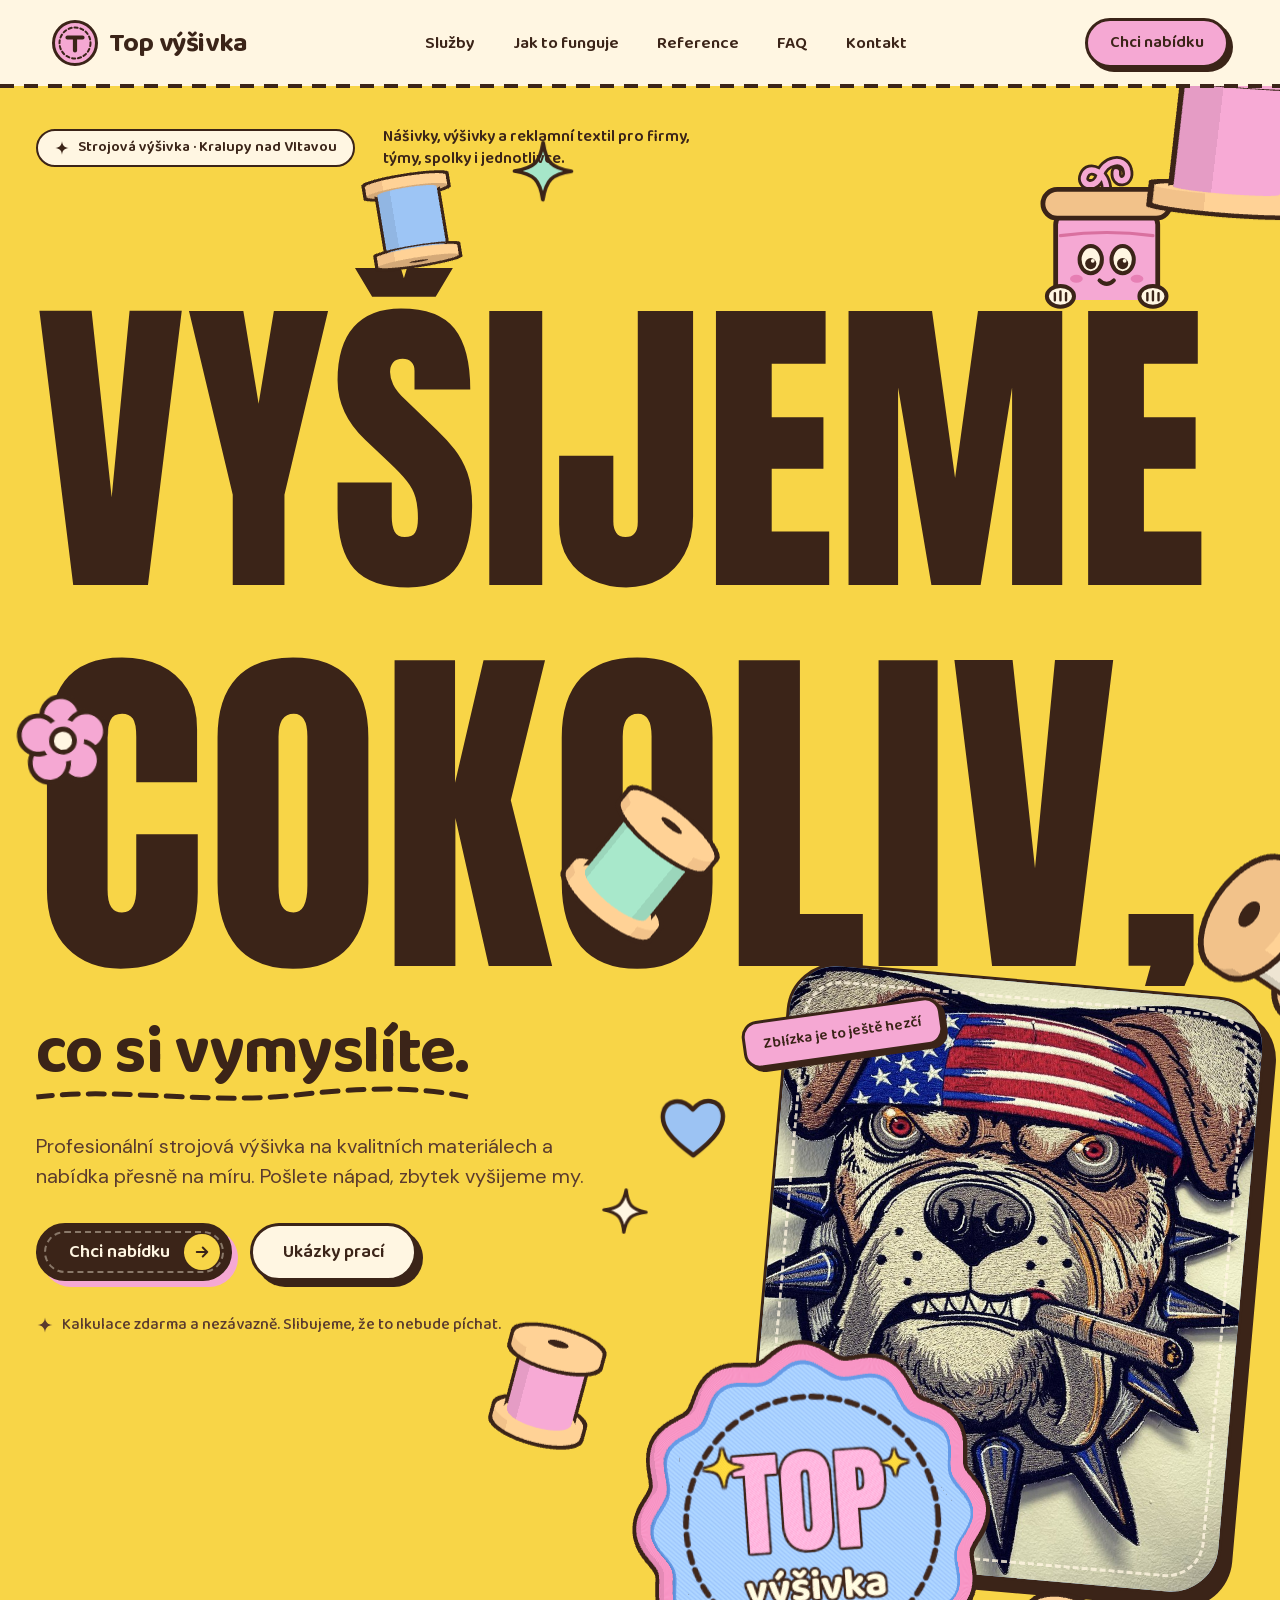
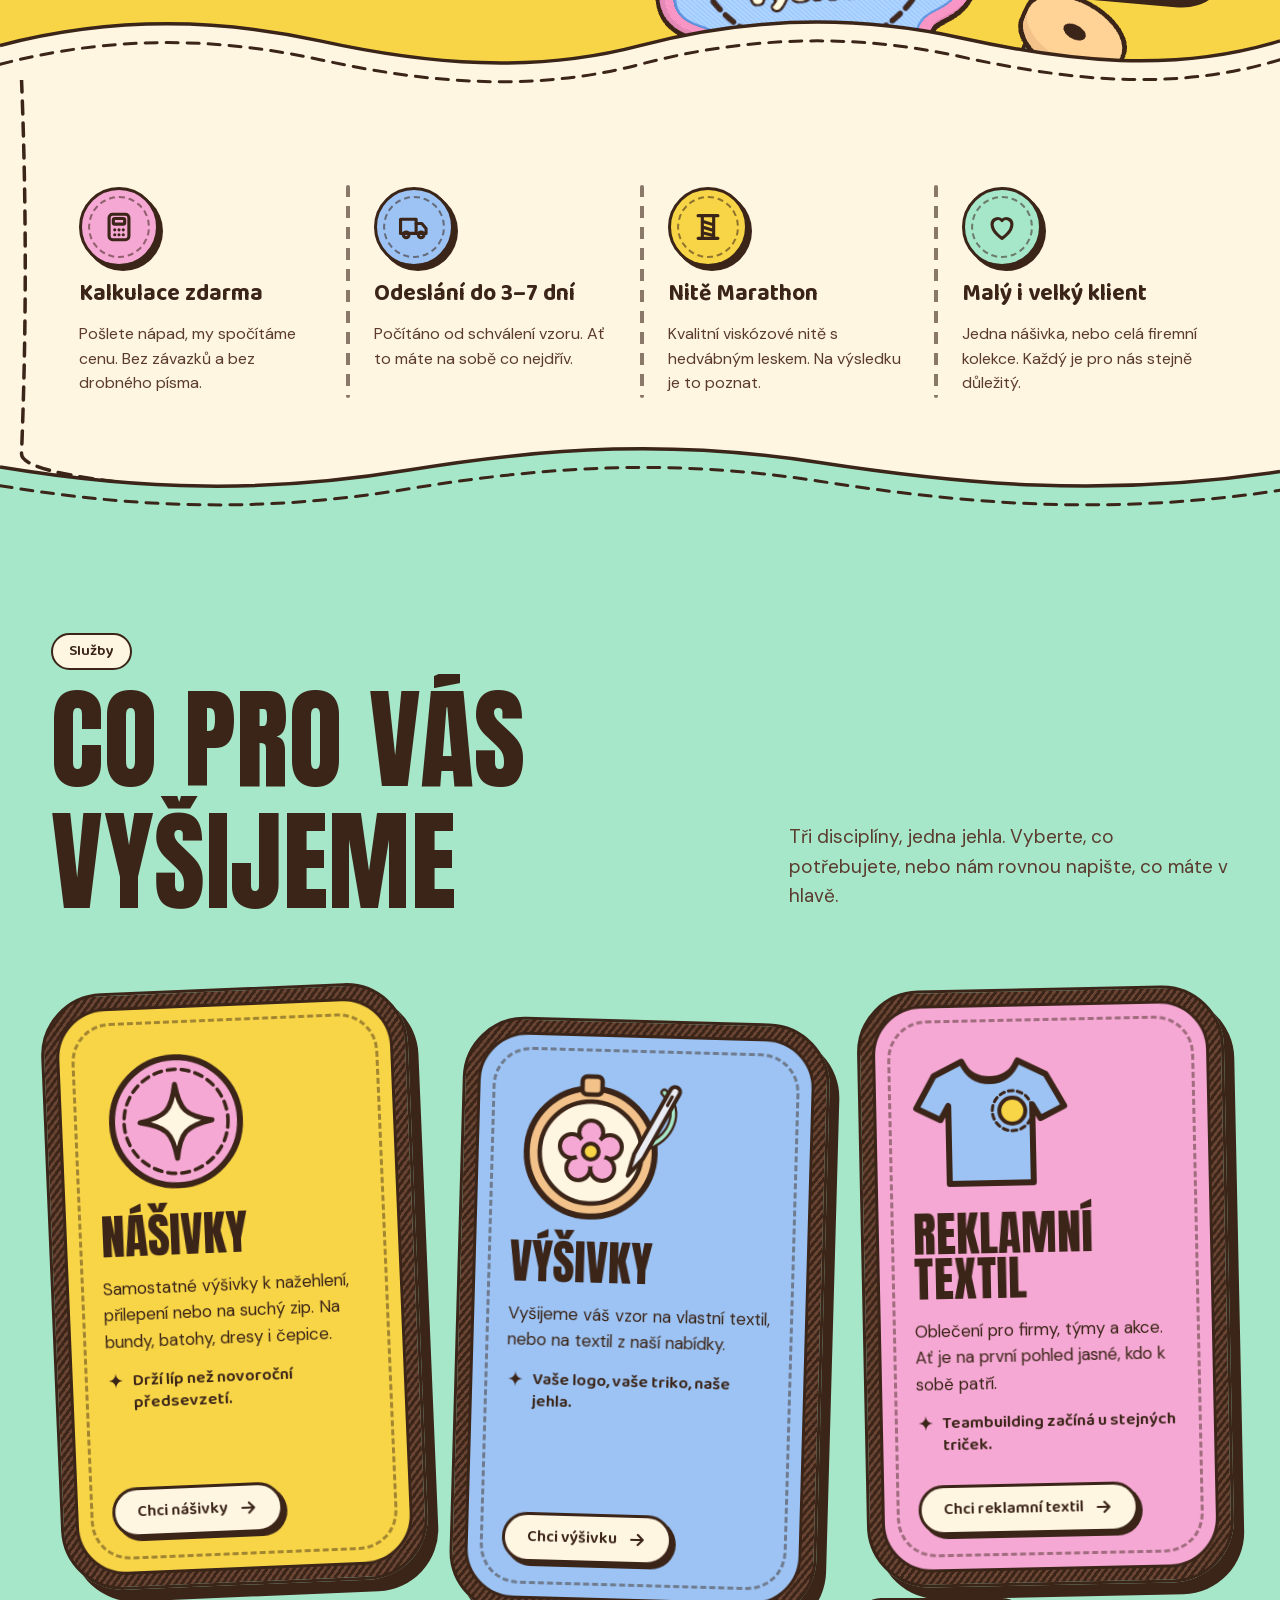
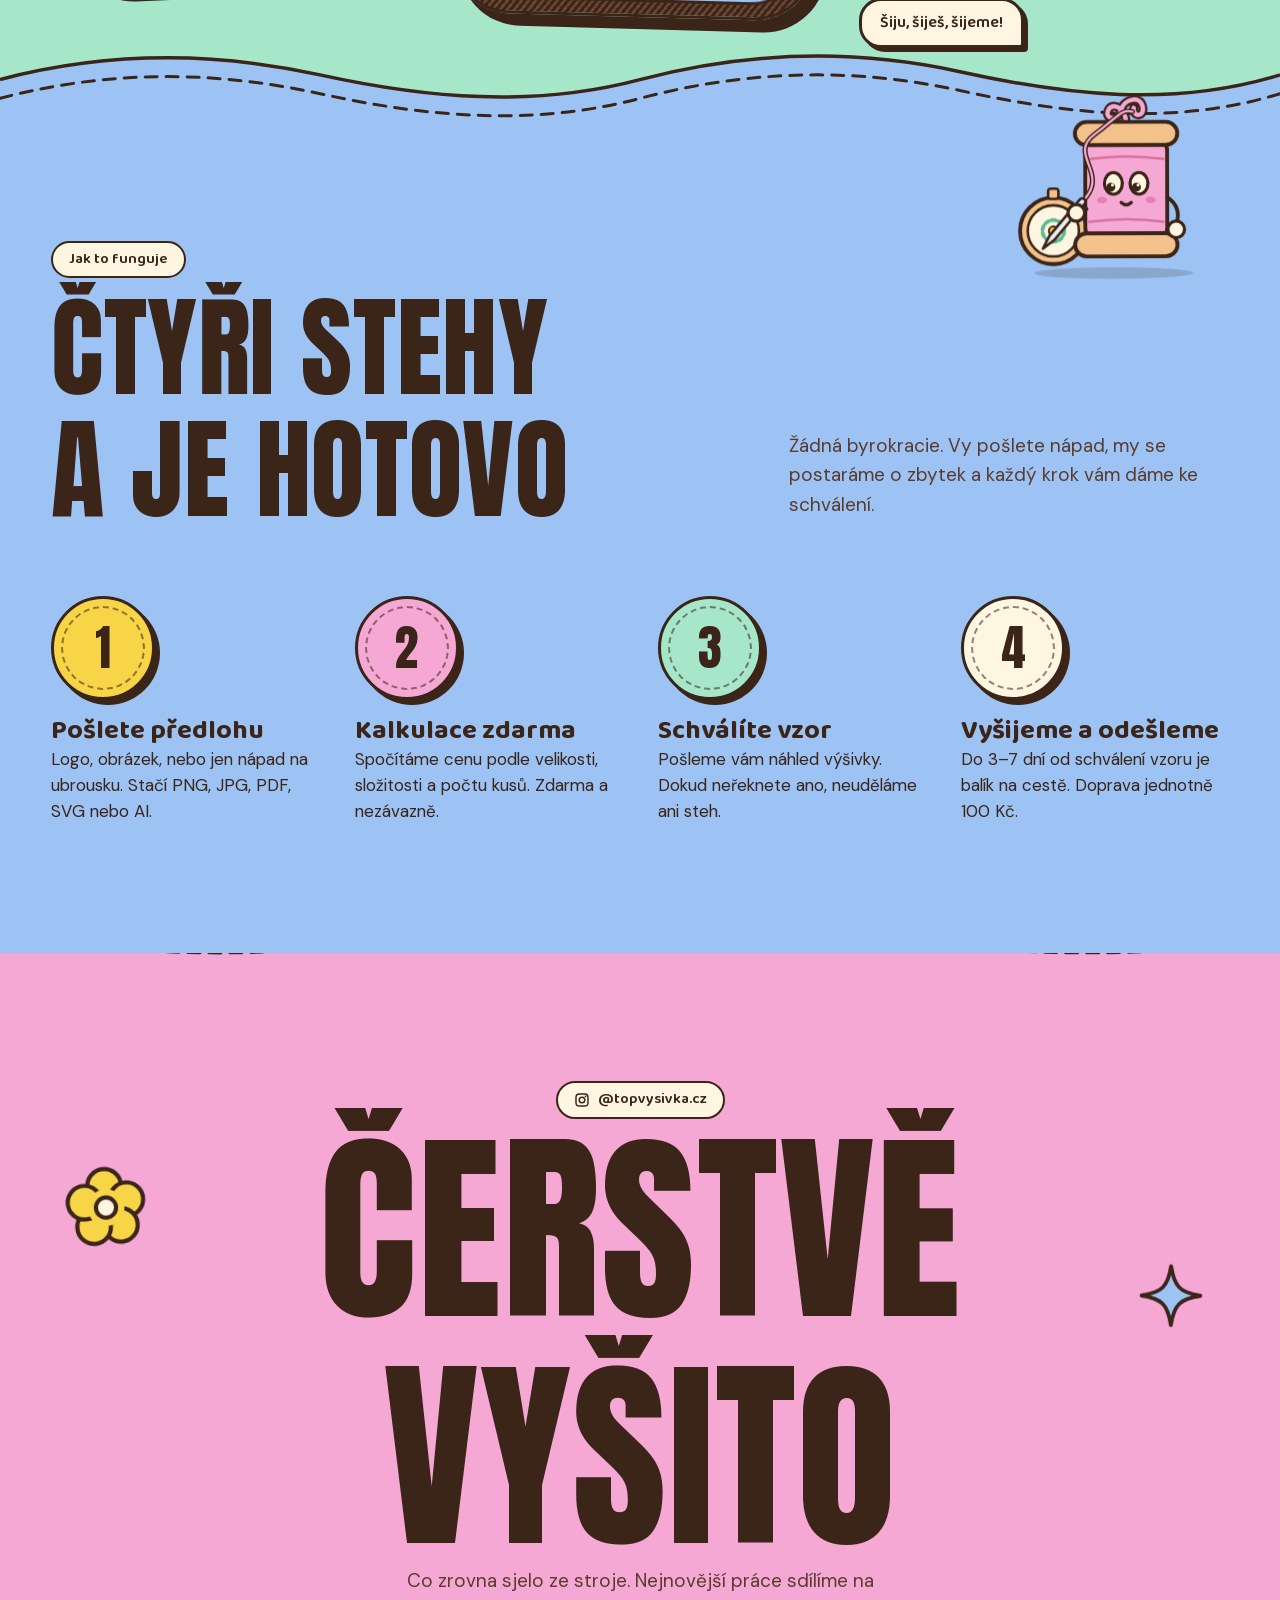
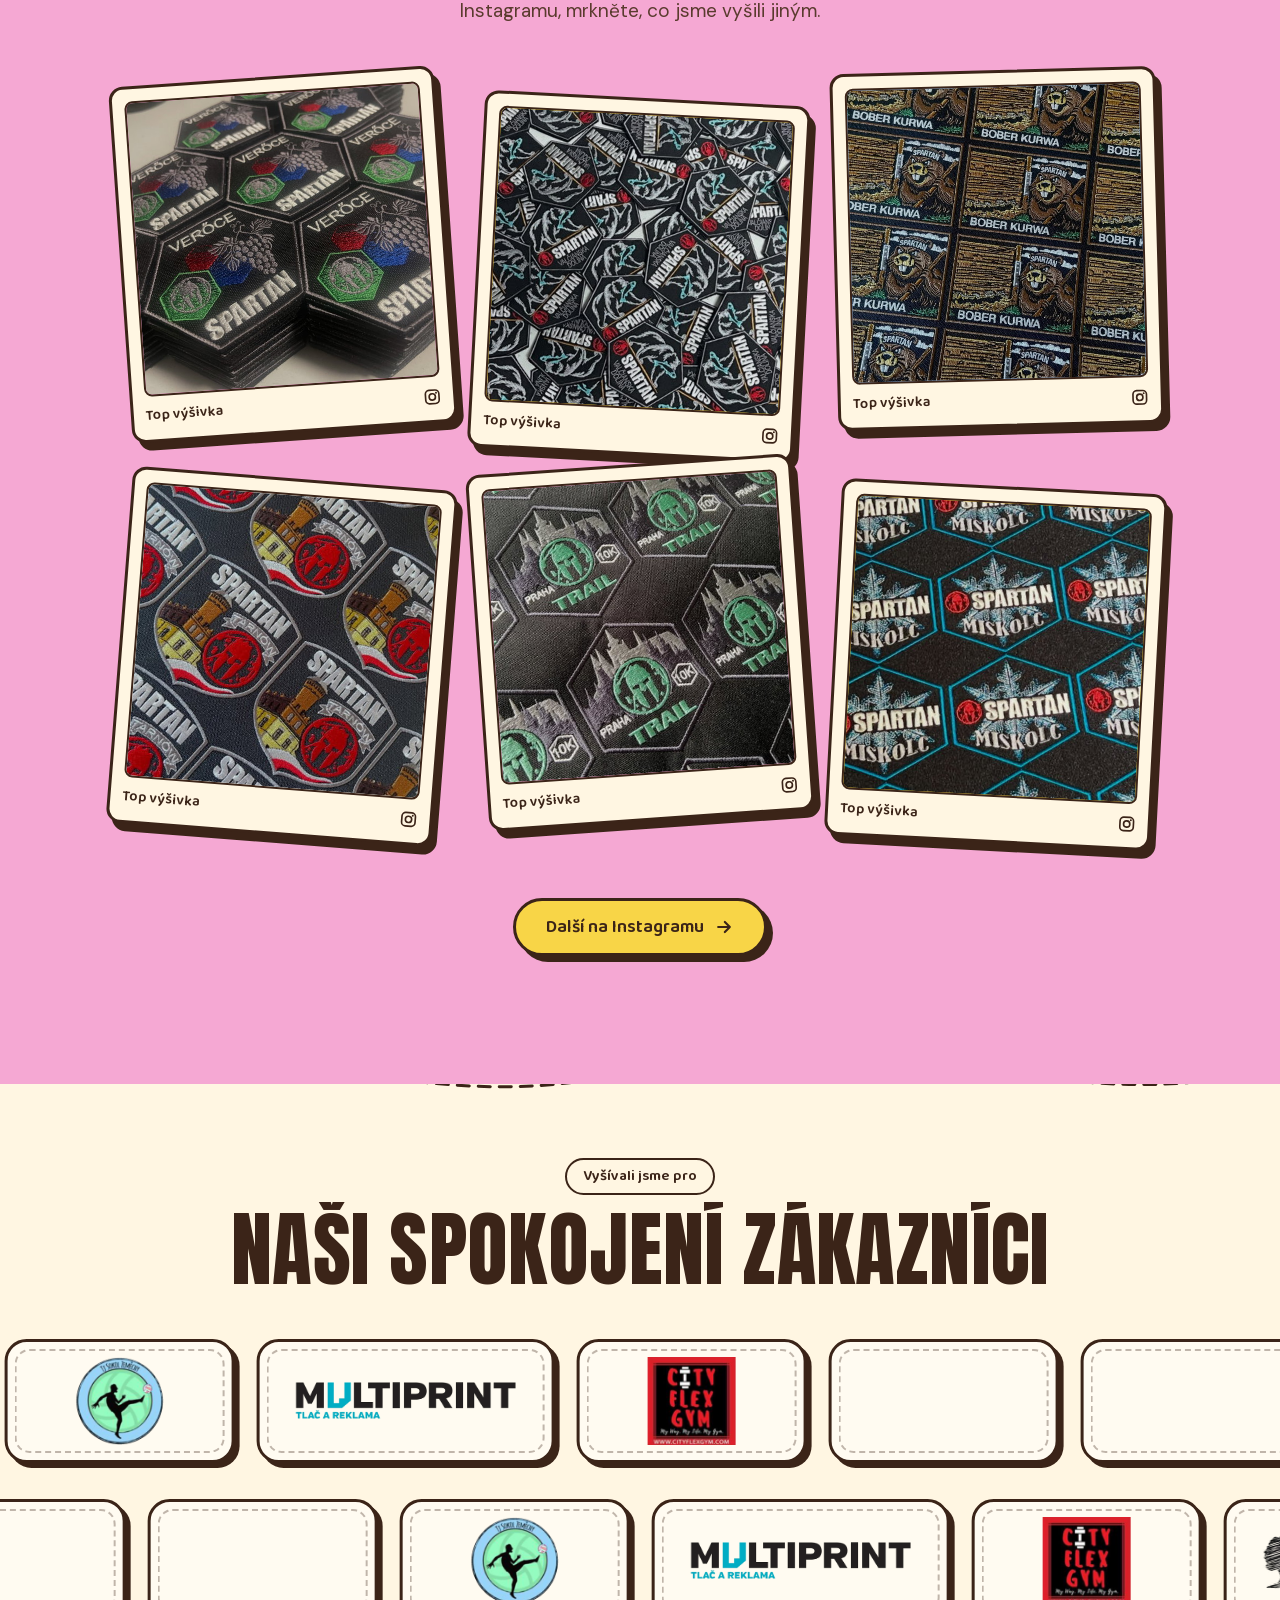
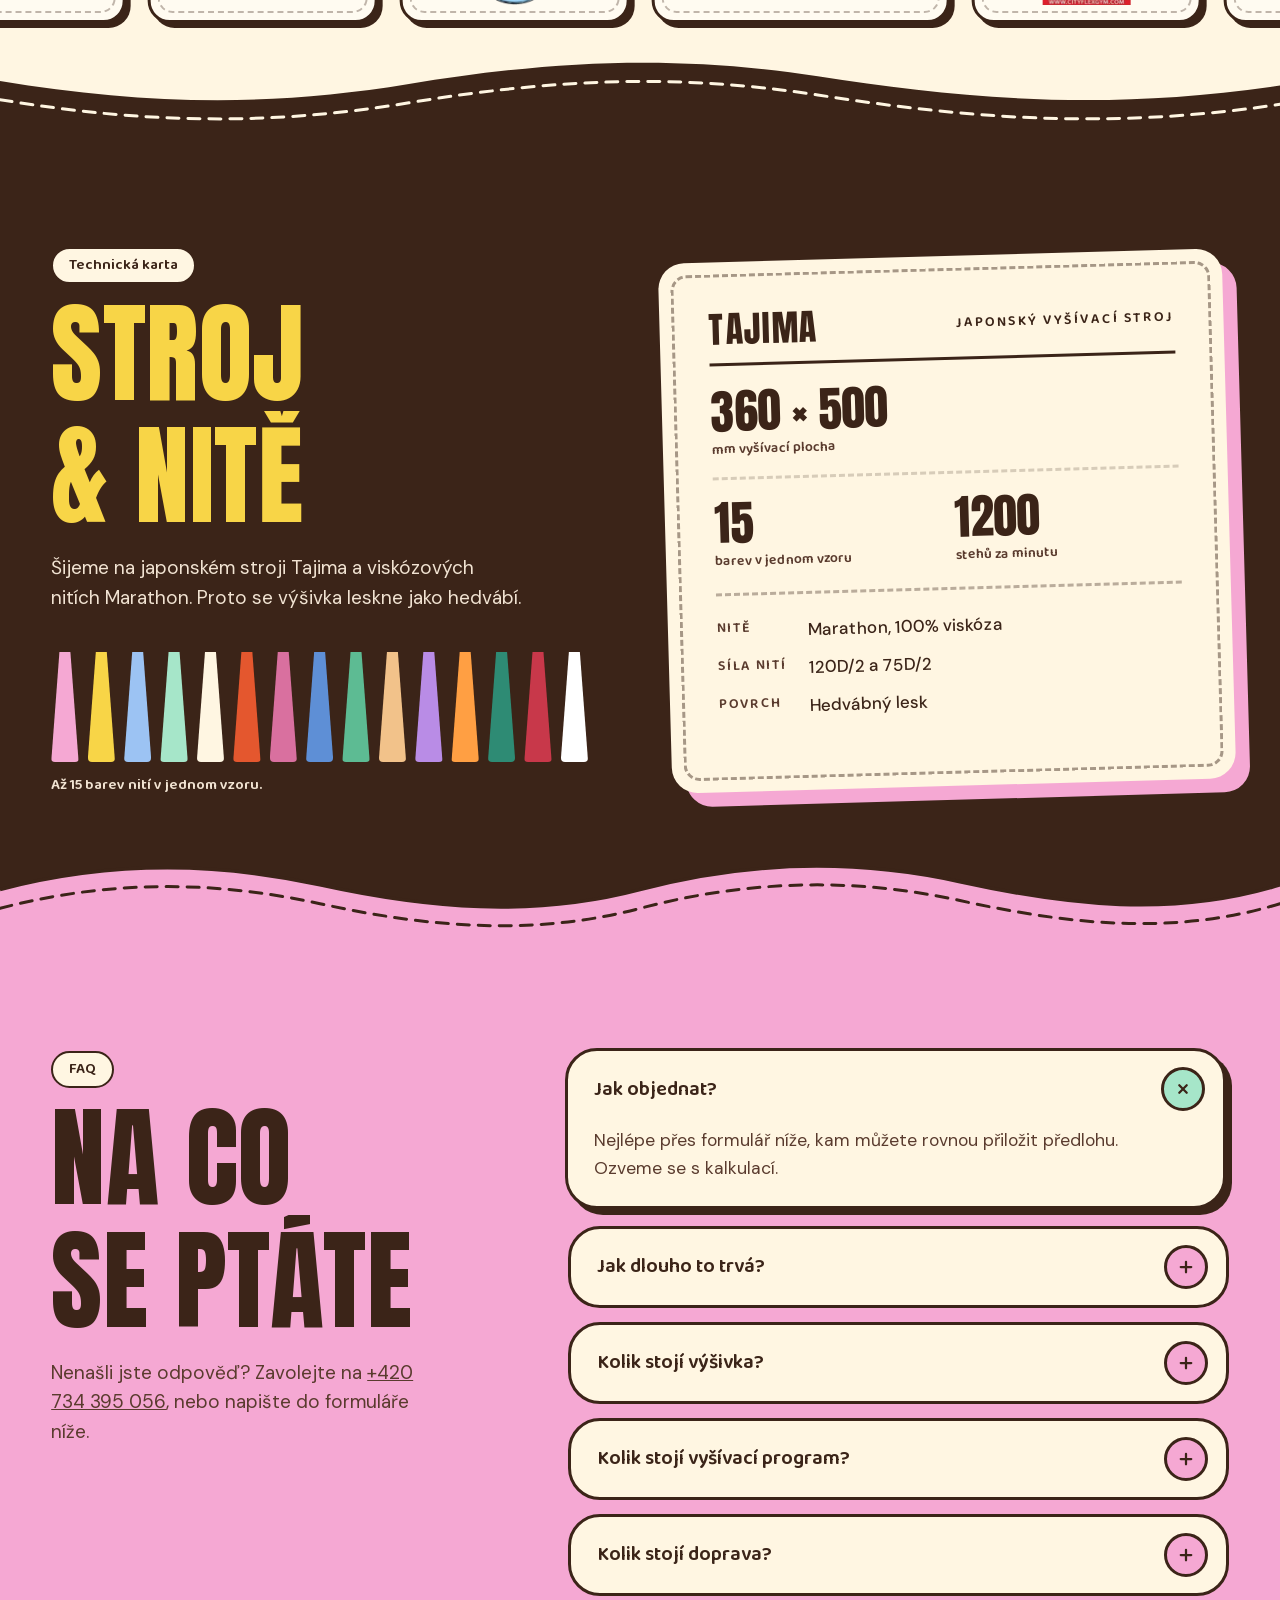
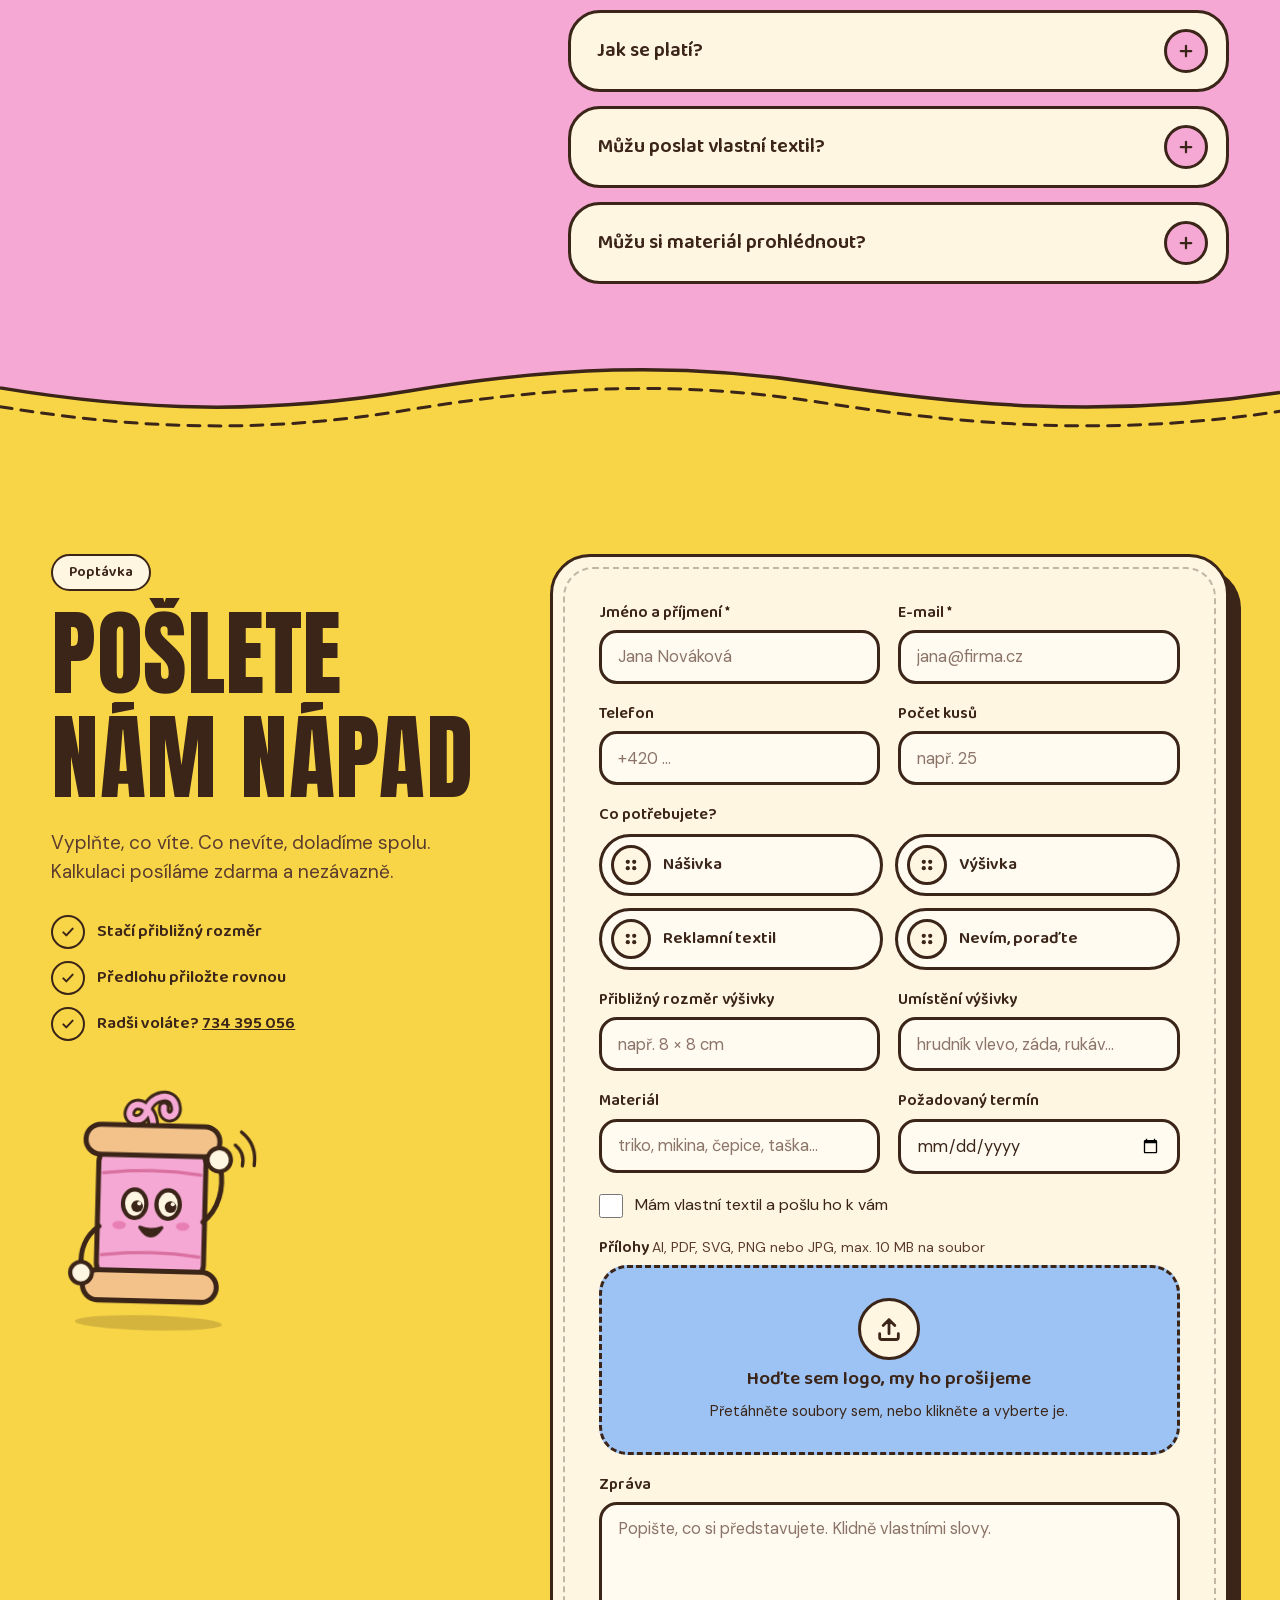
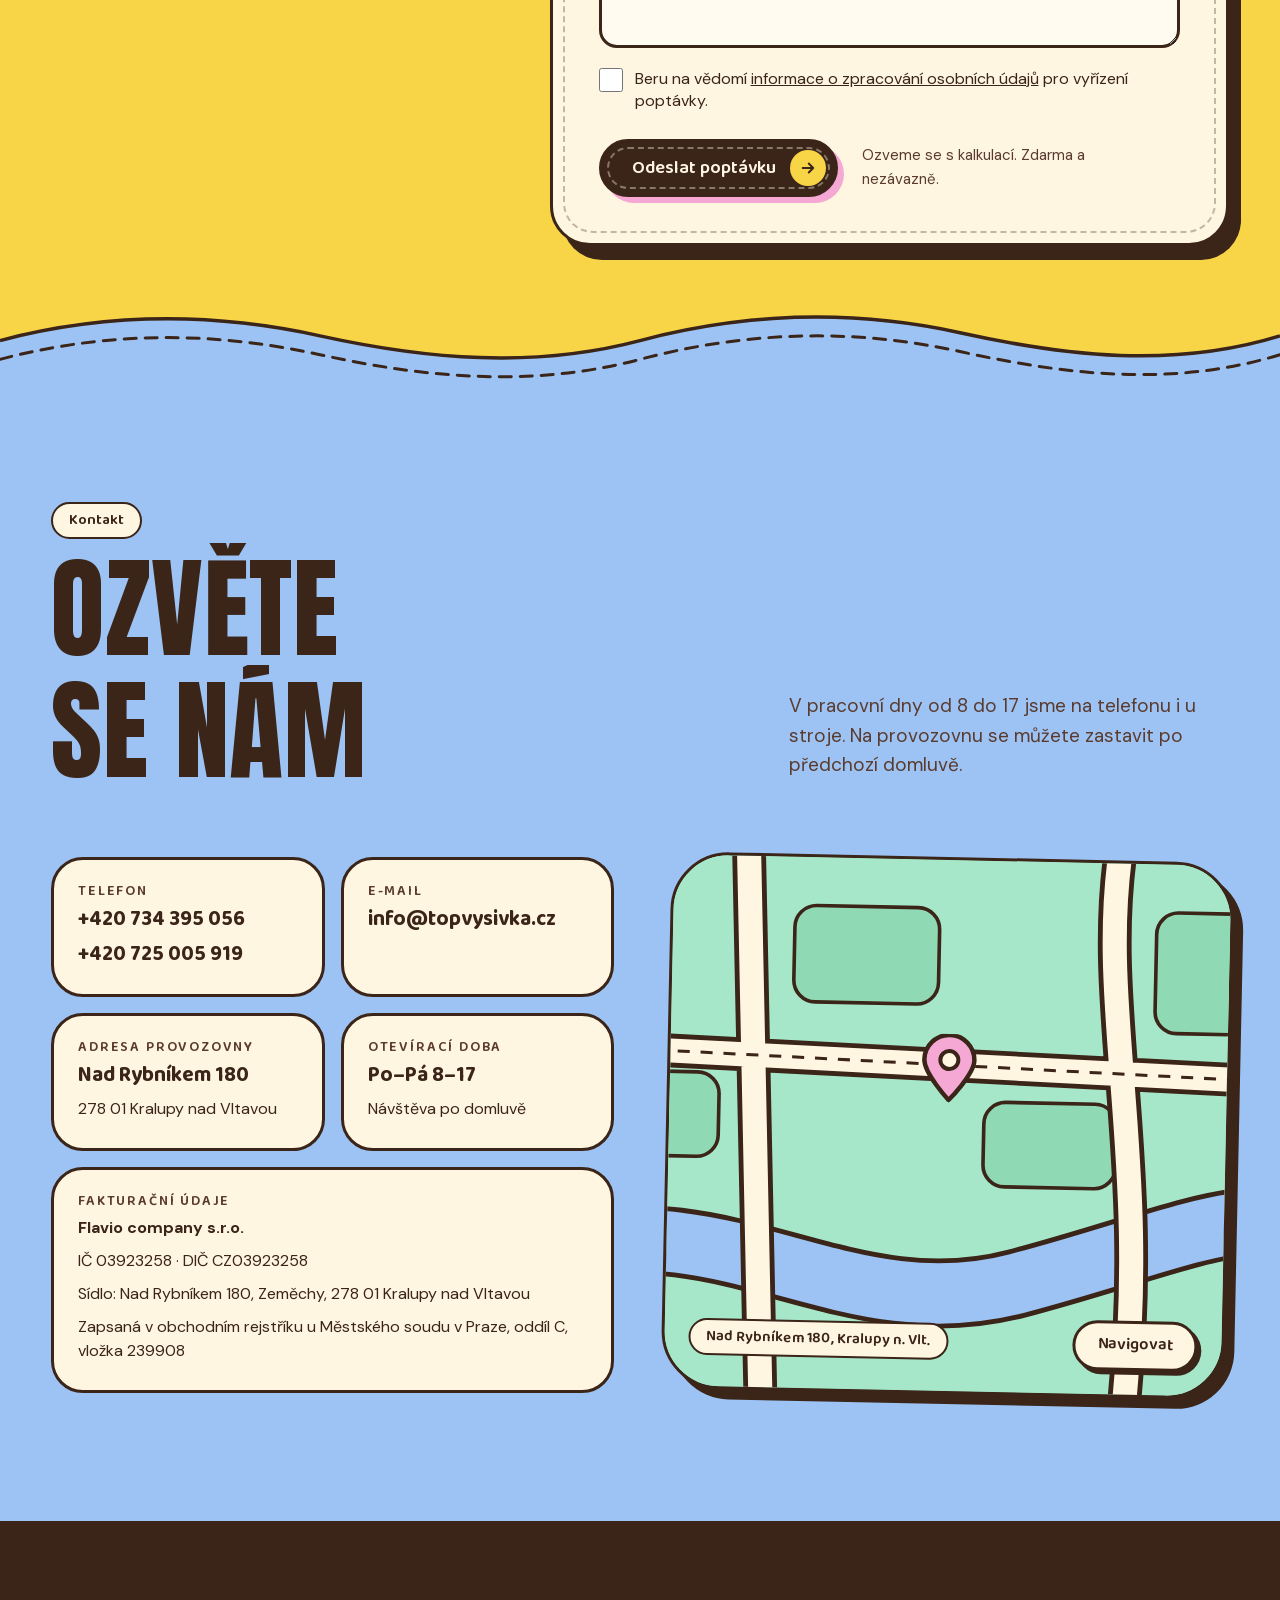
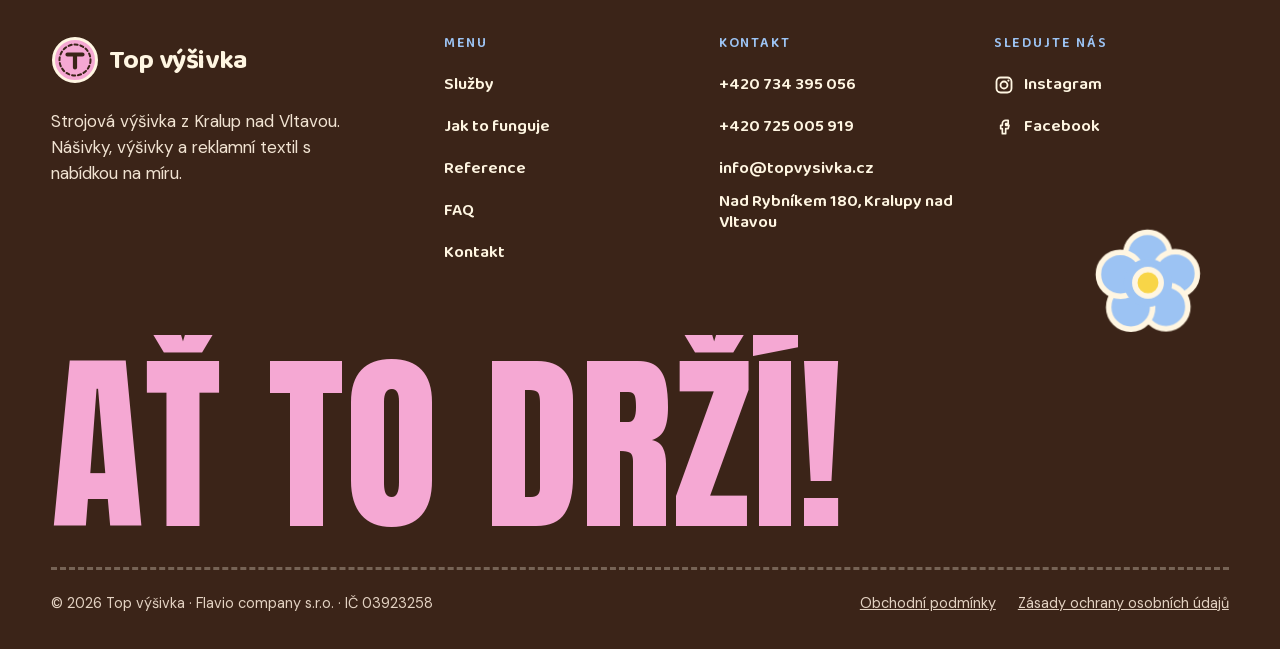
==== index.html @ 73f4d5c5 "Instagram galerie napojená na @topvysivka.cz (nový Behold feed) Co-Authored-By: Claude Opus 5.5 <nor" ====
<!doctype html>
<html lang="cs">
<head>
<meta charset="utf-8">
<meta name="viewport" content="width=device-width, initial-scale=1">
<title>Top výšivka – strojová výšivka, nášivky a reklamní textil | Kralupy nad Vltavou</title>
<meta name="description" data-t="content=seo.popis" content="Strojová výšivka z Kralup nad Vltavou. Nášivky, výšivky na textil a reklamní textil pro firmy, týmy i jednotlivce. Kalkulace zdarma, odeslání do 3–7 dní od schválení vzoru.">
<meta property="og:title" data-t="content=seo.sdileni_nadpis" content="Top výšivka – vyšijeme cokoliv, co si vymyslíte.">
<meta property="og:description" data-t="content=seo.sdileni_popis" content="Nášivky, výšivky a reklamní textil. Kalkulace zdarma">
<meta property="og:type" content="website">
<meta property="og:url" content="https://topvysivka.cz/">
<meta property="og:site_name" content="Top výšivka">
<meta property="og:locale" content="cs_CZ">
<meta property="og:image" content="https://topvysivka.cz/assets/img/og-image.jpg">
<meta property="og:image:width" content="1200">
<meta property="og:image:height" content="630">
<meta property="og:image:alt" content="Detail vyšívané nášivky s buldokem od Top výšivka">
<meta name="twitter:card" content="summary_large_image">
<link rel="canonical" href="https://topvysivka.cz/">
<link rel="icon" href="assets/img/favicon.svg" type="image/svg+xml">
<link rel="apple-touch-icon" href="assets/img/apple-touch-icon.png">
<meta name="theme-color" content="#F8D547">
<link rel="preload" href="assets/fonts/anton-latin-400.woff2" as="font" type="font/woff2" crossorigin>
<link rel="preload" href="assets/fonts/anton-latin-ext-400.woff2" as="font" type="font/woff2" crossorigin>
<link rel="stylesheet" href="assets/fonts/fonts.css">
<link rel="stylesheet" href="assets/css/style.css">
<style>body{margin:0;background:#FFF6E2}</style>
<script type="application/ld+json" id="tv-ld">{"@context":"https://schema.org","@type":"LocalBusiness","name":"Top výšivka","legalName":"Flavio company s.r.o.","description":"Strojová výšivka z Kralup nad Vltavou. Nášivky, výšivky na textil a reklamní textil pro firmy, týmy i jednotlivce. Kalkulace zdarma, odeslání do 3–7 dní od schválení vzoru.","url":"https://topvysivka.cz/","image":"https://topvysivka.cz/assets/img/og-image.jpg","logo":"https://topvysivka.cz/assets/img/apple-touch-icon.png","telephone":"+420734395056","email":"info@topvysivka.cz","address":{"@type":"PostalAddress","streetAddress":"Nad Rybníkem 180","postalCode":"27801","addressLocality":"Kralupy nad Vltavou","addressCountry":"CZ"},"sameAs":["https://www.instagram.com/topvysivka.cz/","https://www.facebook.com/topvysivkacz/"],"openingHoursSpecification":[{"@type":"OpeningHoursSpecification","dayOfWeek":["Monday","Tuesday","Wednesday","Thursday","Friday"],"opens":"08:00","closes":"17:00"}]}</script>
</head>
<body>
<div class="tv">

<header class="tv-header">
  <div class="tv-wrap tv-header__in">
    <a class="tv-logo" href="#top" aria-label="Top výšivka – úvod">
      <svg viewBox="0 0 48 48" aria-hidden="true"><circle cx="24" cy="24" r="21.5" fill="#F5A8D3" stroke="#3B2418" stroke-width="3"></circle><circle cx="24" cy="24" r="15.5" fill="none" stroke="#3B2418" stroke-width="2" stroke-dasharray="3.2 2.8" stroke-linecap="round"></circle><path d="M16.5 18.5h15M24 18.5v13" fill="none" stroke="#3B2418" stroke-width="4.2" stroke-linecap="round"></path></svg>
      <span><!--t:menu.logo-->Top výšivka<!--/t--></span>
    </a>
    <nav class="tv-nav" aria-label="Hlavní menu">
      <a href="#sluzby"><!--t:menu.sluzby-->Služby<!--/t--></a>
      <a href="#jak"><!--t:menu.jak-->Jak to funguje<!--/t--></a>
      <a href="#reference"><!--t:menu.reference-->Reference<!--/t--></a>
      <a href="#faq"><!--t:menu.faq-->FAQ<!--/t--></a>
      <a href="#kontakt"><!--t:menu.kontakt-->Kontakt<!--/t--></a>
    </nav>
    <div class="tv-header__right">
      <span class="tv-mag" data-magnetic="1"><a class="tv-btn tv-btn--pink tv-btn--sm" href="#poptavka"><!--t:menu.tlacitko-->Chci nabídku<!--/t--></a></span>
      <button class="tv-burger" type="button" aria-label="Menu" aria-controls="tv-mnav" aria-expanded="false">
        <svg viewBox="0 0 24 24" aria-hidden="true"><g fill="none" stroke="currentColor" stroke-width="2.6" stroke-linecap="round"><path class="tv-burger__l1" d="M4 7h16"></path><path class="tv-burger__l2" d="M4 12h16"></path><path class="tv-burger__l3" d="M4 17h16"></path></g></svg>
      </button>
    </div>
  </div>
  
<nav class="tv-mnav" id="tv-mnav" aria-label="Mobilní menu" hidden>
      <a href="#sluzby"><!--t:menu.sluzby-->Služby<!--/t--></a>
      <a href="#jak"><!--t:menu.jak-->Jak to funguje<!--/t--></a>
      <a href="#reference"><!--t:menu.reference-->Reference<!--/t--></a>
      <a href="#faq"><!--t:menu.faq-->FAQ<!--/t--></a>
      <a href="#kontakt"><!--t:menu.kontakt-->Kontakt<!--/t--></a>
      <a class="tv-btn tv-btn--yellow" href="#poptavka"><!--t:menu.tlacitko-->Chci nabídku<!--/t--></a>
    </nav>
</header>

<section class="tv-hero" id="top" aria-labelledby="tv-hero-title">
  <canvas class="tv-hero__3d" data-three="1" aria-hidden="true"></canvas>

  <span class="tv-sticker tv-sticker--desk" data-speed="0.5" style="left: 1.2%; top: 40%; width: 96px; height: 96px"><svg class="tv-float" viewBox="0 0 100 100" aria-hidden="true"><g stroke="#3B2418" stroke-width="5"><circle cx="50" cy="24" r="20" fill="#F5A8D3"></circle><circle cx="75" cy="42" r="20" fill="#F5A8D3"></circle><circle cx="66" cy="72" r="20" fill="#F5A8D3"></circle><circle cx="34" cy="72" r="20" fill="#F5A8D3"></circle><circle cx="25" cy="42" r="20" fill="#F5A8D3"></circle></g><circle cx="50" cy="50" r="22" fill="#F5A8D3"></circle><circle cx="50" cy="50" r="12" fill="#FFF6E2" stroke="#3B2418" stroke-width="5"></circle></svg></span>
  <span class="tv-sticker" data-speed="0.8" style="left: 40%; top: 7%; width: 62px; height: 62px"><svg class="tv-float" viewBox="0 0 100 100" aria-hidden="true"><path d="M50 4C55 36 64 45 96 50C64 55 55 64 50 96C45 64 36 55 4 50C36 45 45 36 50 4Z" fill="#A6E6C9" stroke="#3B2418" stroke-width="6" stroke-linejoin="round"></path></svg></span>
  <span class="tv-sticker" data-speed="0.3" style="right: 43%; bottom: 31%; width: 74px; height: 74px"><svg class="tv-float" viewBox="0 0 100 100" aria-hidden="true"><path d="M50 88C20 66 6 48 10 30C14 14 34 8 50 26C66 8 86 14 90 30C94 48 80 66 50 88Z" fill="#9CC3F3" stroke="#3B2418" stroke-width="6" stroke-linejoin="round"></path></svg></span>
  <span class="tv-sticker" data-speed="0.6" style="left: 47%; bottom: 25%; width: 46px; height: 46px"><svg class="tv-float" viewBox="0 0 100 100" aria-hidden="true"><path d="M50 4C55 36 64 45 96 50C64 55 55 64 50 96C45 64 36 55 4 50C36 45 45 36 50 4Z" fill="#FFF6E2" stroke="#3B2418" stroke-width="7" stroke-linejoin="round"></path></svg></span>

  <div class="tv-wrap tv-wrap--wide">
    <div class="tv-hero__top">
      <span class="tv-pill"><svg viewBox="0 0 24 24" aria-hidden="true"><path d="M12 2C12.8 8.5 15.5 11.2 22 12C15.5 12.8 12.8 15.5 12 22C11.2 15.5 8.5 12.8 2 12C8.5 11.2 11.2 8.5 12 2Z" fill="currentColor"></path></svg><!--t:uvod.stitek-->Strojová výšivka · Kralupy nad Vltavou<!--/t--></span>
      <p><!--t:uvod.podtitul-->Nášivky, výšivky a reklamní textil pro firmy, týmy, spolky i jednotlivce.<!--/t--></p>
    </div>

    <h1 class="tv-hero__title tv-d" id="tv-hero-title" data-fit="1">
      <span class="tv-peek" aria-hidden="true">
        <span class="tv-peek__body" style="display: block">
          <svg viewBox="0 0 240 200" style="overflow: hidden" aria-hidden="true">
            <path d="M120 64C120 40 98 30 92 44C86 58 108 62 112 44C116 26 142 20 146 38C150 54 130 56 132 40" fill="none" stroke="#3B2418" stroke-width="14" stroke-linecap="round"></path>
            <path d="M120 64C120 40 98 30 92 44C86 58 108 62 112 44C116 26 142 20 146 38C150 54 130 56 132 40" fill="none" stroke="#F5A8D3" stroke-width="7" stroke-linecap="round"></path>
            <rect x="56" y="92" width="128" height="130" rx="14" fill="#F5A8D3" stroke="#3B2418" stroke-width="6"></rect>
            <path d="M62 120Q120 112 178 120" fill="none" stroke="#D9709F" stroke-width="4" stroke-linecap="round"></path>
            <rect x="40" y="62" width="160" height="36" rx="18" fill="#F2C28A" stroke="#3B2418" stroke-width="6"></rect>
            <g class="tv-eyes">
              <ellipse cx="100" cy="150" rx="14" ry="17" fill="#FFF6E2" stroke="#3B2418" stroke-width="5"></ellipse>
              <ellipse cx="140" cy="150" rx="14" ry="17" fill="#FFF6E2" stroke="#3B2418" stroke-width="5"></ellipse>
              <g class="tv-pupils"><circle cx="100" cy="155" r="7" fill="#3B2418"></circle><circle cx="140" cy="155" r="7" fill="#3B2418"></circle><circle cx="102.5" cy="151.5" r="2.4" fill="#FFF6E2"></circle><circle cx="142.5" cy="151.5" r="2.4" fill="#FFF6E2"></circle></g>
            </g>
            <ellipse cx="82" cy="174" rx="8" ry="5" fill="#E77FB4"></ellipse>
            <ellipse cx="158" cy="174" rx="8" ry="5" fill="#E77FB4"></ellipse>
            <path d="M111 176Q120 185 129 176" fill="none" stroke="#3B2418" stroke-width="5" stroke-linecap="round"></path>
          </svg>
        </span>
        <span class="tv-peek__hands">
          <svg viewBox="0 0 240 200" aria-hidden="true"><g fill="#FFF6E2" stroke="#3B2418" stroke-width="5"><ellipse cx="62" cy="196" rx="17" ry="13"></ellipse><ellipse cx="178" cy="196" rx="17" ry="13"></ellipse></g><path d="M55 192v9M62 190v11M69 192v9M171 192v9M178 190v11M185 192v9" stroke="#3B2418" stroke-width="3" stroke-linecap="round"></path></svg>
        </span>
      </span>
      <span class="tv-line"><span class="tv-line__in"><!--t:uvod.nadpis1-->Vyšijeme<!--/t--></span></span>
      <span class="tv-line"><span class="tv-line__in"><!--t:uvod.nadpis2-->cokoliv,<!--/t--></span></span>
      <span class="tv-sr"> <!--t:uvod.nadpis3-->co si vymyslíte.<!--/t--></span>
    </h1>

    <div class="tv-hero__row">
      <div class="tv-hero__copy">
        <p class="tv-hero__sub" aria-hidden="true"><!--t:uvod.nadpis3-->co si vymyslíte.<!--/t-->
          <svg class="tv-under" viewBox="0 0 400 26" preserveAspectRatio="none" aria-hidden="true">
            <defs><mask id="tv-m-under" maskUnits="userSpaceOnUse" x="-10" y="-30" width="420" height="90"><path d="M4 14C80 4 160 22 240 12S360 6 396 14" fill="none" stroke="#FFFFFF" stroke-width="40" pathLength="1" stroke-dasharray="1 1" stroke-dashoffset="0" data-draw="intro"></path></mask></defs>
            <path d="M4 14C80 4 160 22 240 12S360 6 396 14" fill="none" stroke="#3B2418" stroke-width="5" stroke-dasharray="16 10" stroke-linecap="round" vector-effect="non-scaling-stroke" mask="url(#tv-m-under)"></path>
          </svg>
        </p>
        <p class="tv-hero__lead"><!--t:uvod.text-->Profesionální strojová výšivka na kvalitních materiálech a nabídka přesně na míru. Pošlete nápad, zbytek vyšijeme my.<!--/t--></p>
        <div class="tv-hero__ctas">
          <span class="tv-mag" data-magnetic="1"><a class="tv-btn tv-btn--ink" href="#poptavka"><!--t:uvod.tlacitko1-->Chci nabídku<!--/t--><svg viewBox="0 0 24 24" aria-hidden="true"><path d="M5 12h14M13 6l6 6-6 6" fill="none" stroke="currentColor" stroke-width="2.6" stroke-linecap="round" stroke-linejoin="round"></path></svg></a></span>
          <span class="tv-mag" data-magnetic="1"><a class="tv-btn tv-btn--cream" href="#reference"><!--t:uvod.tlacitko2-->Ukázky prací<!--/t--></a></span>
        </div>
        <p class="tv-hero__micro"><svg viewBox="0 0 24 24" aria-hidden="true"><path d="M12 2C12.8 8.5 15.5 11.2 22 12C15.5 12.8 12.8 15.5 12 22C11.2 15.5 8.5 12.8 2 12C8.5 11.2 11.2 8.5 12 2Z" fill="currentColor"></path></svg><!--t:uvod.poznamka-->Kalkulace zdarma a nezávazně. Slibujeme, že to nebude píchat.<!--/t--></p>
      </div>
      <div class="tv-hero__media">
        <div class="tv-photo tv-photo--real">
          <img class="tv-photo__img" src="assets/img/detail-vysivky.jpg" alt="Detail velké vyšívané nášivky s buldokem, bohatě stínované nitěmi v mnoha barvách">
          <div class="tv-photo__ring"></div>
        </div>
        <div class="tv-photo__tag"><!--t:uvod.foto_stitek-->Zblízka je to ještě hezčí<!--/t--></div>
      </div>
    </div>
  </div>

</section>

<div class="tv-main" data-draw-scope="1">
  <svg class="tv-thread" viewBox="0 0 1440 9000" preserveAspectRatio="none" aria-hidden="true">
    <defs><clipPath id="tv-c-thread"><rect class="tv-thread__clip" x="-40" y="-40" width="1520" height="9080"></rect></clipPath></defs>
    <path class="tv-thread__vis" d="M24 0L24 9000" fill="none" stroke="#3B2418" stroke-width="3.5" stroke-dasharray="13 9" stroke-linecap="round" clip-path="url(#tv-c-thread)"></path>
    <g class="tv-thread__needle" style="opacity: 0"><path d="M0 -3.4L36 -3.4L52 0L36 3.4L0 3.4A3.4 3.4 0 0 1 0 -3.4Z" fill="#E9ECF3" stroke="#3B2418" stroke-width="2.5" stroke-linejoin="round"></path><rect x="3" y="-1.1" width="9" height="2.2" rx="1.1" fill="#3B2418"></rect></g>
  </svg>

  <section class="tv-sec tv-sec--cream tv-guar-sec" aria-label="Na co se můžete spolehnout">
    <svg class="tv-wave tv-wave--cream" viewBox="0 0 1440 90" preserveAspectRatio="none" aria-hidden="true"><path d="M0 90L0 46C120 10 240 10 360 40S600 82 720 46S960 6 1080 36S1320 82 1440 40L1440 90Z" fill="currentColor"></path><path d="M0 46C120 10 240 10 360 40S600 82 720 46S960 6 1080 36S1320 82 1440 40" fill="none" stroke="#3B2418" stroke-width="3.5" vector-effect="non-scaling-stroke"></path><path d="M0 70C120 34 240 34 360 64S600 106 720 70S960 30 1080 60S1320 106 1440 64" fill="none" stroke="#3B2418" stroke-width="3" stroke-dasharray="12 9" stroke-linecap="round" vector-effect="non-scaling-stroke"></path></svg>
    <div class="tv-wrap">
      <ul class="tv-guar">
        <li class="tv-guar__item">
          <span class="tv-badge tv-badge--pink"><svg viewBox="0 0 24 24" aria-hidden="true"><g fill="none" stroke="currentColor" stroke-width="2.2" stroke-linecap="round" stroke-linejoin="round"><rect x="5" y="3" width="14" height="18" rx="2.5"></rect><rect x="8" y="6" width="8" height="4" rx="1"></rect></g><g fill="currentColor"><circle cx="9" cy="14" r="1.1"></circle><circle cx="12" cy="14" r="1.1"></circle><circle cx="15" cy="14" r="1.1"></circle><circle cx="9" cy="17.5" r="1.1"></circle><circle cx="12" cy="17.5" r="1.1"></circle><circle cx="15" cy="17.5" r="1.1"></circle></g></svg></span>
          <h3><!--t:zaruky.zaruka1.nadpis-->Kalkulace zdarma<!--/t--></h3>
          <p><!--t:zaruky.zaruka1.text-->Pošlete nápad, my spočítáme cenu. Bez závazků a bez drobného písma.<!--/t--></p>
        </li>
        <li class="tv-guar__item">
          <span class="tv-badge tv-badge--sky"><svg viewBox="0 0 24 24" aria-hidden="true"><g fill="none" stroke="currentColor" stroke-width="2.2" stroke-linecap="round" stroke-linejoin="round"><path d="M2.5 6.5h11v10h-11z"></path><path d="M13.5 9.5h4l3 3.5v3.5h-7"></path><circle cx="6.5" cy="17.5" r="2"></circle><circle cx="17" cy="17.5" r="2"></circle></g></svg></span>
          <h3><!--t:zaruky.zaruka2.nadpis-->Odeslání do 3–7 dní<!--/t--></h3>
          <p><!--t:zaruky.zaruka2.text-->Počítáno od schválení vzoru. Ať to máte na sobě co nejdřív.<!--/t--></p>
        </li>
        <li class="tv-guar__item">
          <span class="tv-badge tv-badge--yellow"><svg viewBox="0 0 24 24" aria-hidden="true"><g fill="none" stroke="currentColor" stroke-width="2.2" stroke-linecap="round" stroke-linejoin="round"><path d="M5 4h14M5 20h14M8 4v16M16 4v16M8 8l8 2.5M8 12l8 2.5M8 16l8 2"></path></g></svg></span>
          <h3><!--t:zaruky.zaruka3.nadpis-->Nitě Marathon<!--/t--></h3>
          <p><!--t:zaruky.zaruka3.text-->Kvalitní viskózové nitě s hedvábným leskem. Na výsledku je to poznat.<!--/t--></p>
        </li>
        <li class="tv-guar__item">
          <span class="tv-badge tv-badge--mint"><svg viewBox="0 0 24 24" aria-hidden="true"><path d="M12 20s-7-4.4-7-10a4 4 0 0 1 7-2.6A4 4 0 0 1 19 10c0 5.6-7 10-7 10z" fill="none" stroke="currentColor" stroke-width="2.2" stroke-linejoin="round"></path></svg></span>
          <h3><!--t:zaruky.zaruka4.nadpis-->Malý i velký klient<!--/t--></h3>
          <p><!--t:zaruky.zaruka4.text-->Jedna nášivka, nebo celá firemní kolekce. Každý je pro nás stejně důležitý.<!--/t--></p>
        </li>
      </ul>
    </div>
  </section>

  <section class="tv-sec tv-sec--mint" id="sluzby" aria-labelledby="tv-svc-title">
    <svg class="tv-wave tv-wave--mint" viewBox="0 0 1440 90" preserveAspectRatio="none" aria-hidden="true"><path d="M0 90L0 40C160 70 300 74 460 44S760 6 920 34S1240 80 1440 46L1440 90Z" fill="currentColor"></path><path d="M0 40C160 70 300 74 460 44S760 6 920 34S1240 80 1440 46" fill="none" stroke="#3B2418" stroke-width="3.5" vector-effect="non-scaling-stroke"></path><path d="M0 64C160 94 300 98 460 68S760 30 920 58S1240 104 1440 70" fill="none" stroke="#3B2418" stroke-width="3" stroke-dasharray="12 9" stroke-linecap="round" vector-effect="non-scaling-stroke"></path></svg>
    <div class="tv-wrap">
      <div class="tv-head">
        <div>
          <span class="tv-pill tv-kicker"><!--t:sluzby.stitek-->Služby<!--/t--></span>
          <h2 class="tv-d tv-h2" id="tv-svc-title" data-lines="1"><span class="tv-line"><span class="tv-line__in"><!--t:sluzby.nadpis1-->Co pro vás<!--/t--></span></span><span class="tv-line"><span class="tv-line__in"><!--t:sluzby.nadpis2-->vyšijeme<!--/t--></span></span></h2>
        </div>
        <div class="tv-head__aside">
          <p class="tv-head__lead"><!--t:sluzby.uvod-->Tři disciplíny, jedna jehla. Vyberte, co potřebujete, nebo nám rovnou napište, co máte v hlavě.<!--/t--></p>
        </div>
      </div>

      <div class="tv-patches">
        <article class="tv-patch" data-tilt="1">
          <div class="tv-patch__in">
            <div class="tv-patch__art" aria-hidden="true">
              <svg viewBox="0 0 160 150" aria-hidden="true"><circle cx="80" cy="75" r="64" fill="#F5A8D3" stroke="#3B2418" stroke-width="6"></circle><circle cx="80" cy="75" r="52" fill="none" stroke="#3B2418" stroke-width="3.5" stroke-dasharray="8 6" stroke-linecap="round"></circle><path d="M80 38C84 64 90 70 116 75C90 80 84 86 80 112C76 86 70 80 44 75C70 70 76 64 80 38Z" fill="#FFF6E2" stroke="#3B2418" stroke-width="5" stroke-linejoin="round"></path></svg>
            </div>
            <h3><!--t:sluzby.nasivky.nadpis-->Nášivky<!--/t--></h3>
            <p><!--t:sluzby.nasivky.popis-->Samostatné výšivky k nažehlení, přilepení nebo na suchý zip. Na bundy, batohy, dresy i čepice.<!--/t--></p>
            <p class="tv-patch__joke"><svg viewBox="0 0 24 24" aria-hidden="true"><path d="M12 2C12.8 8.5 15.5 11.2 22 12C15.5 12.8 12.8 15.5 12 22C11.2 15.5 8.5 12.8 2 12C8.5 11.2 11.2 8.5 12 2Z" fill="currentColor"></path></svg><!--t:sluzby.nasivky.hlaska-->Drží líp než novoroční předsevzetí.<!--/t--></p>
            <div class="tv-patch__cta"><a class="tv-btn tv-btn--cream tv-btn--sm" href="#poptavka" data-pick="Nášivka" data-t="data-pick=poptavka.typ1"><!--t:sluzby.nasivky.tlacitko-->Chci nášivky<!--/t--><svg viewBox="0 0 24 24" aria-hidden="true"><path d="M5 12h14M13 6l6 6-6 6" fill="none" stroke="currentColor" stroke-width="2.6" stroke-linecap="round" stroke-linejoin="round"></path></svg></a></div>
          </div>
        </article>
        <article class="tv-patch tv-patch--sky" data-tilt="1">
          <div class="tv-patch__in">
            <div class="tv-patch__art" aria-hidden="true">
              <svg viewBox="0 0 170 150" aria-hidden="true"><circle cx="78" cy="78" r="64" fill="#F2C28A" stroke="#3B2418" stroke-width="6"></circle><circle cx="78" cy="78" r="51" fill="#FFF6E2" stroke="#3B2418" stroke-width="4.5"></circle><rect x="68" y="2" width="20" height="18" rx="5" fill="#F2C28A" stroke="#3B2418" stroke-width="4.5"></rect><g stroke="#3B2418" stroke-width="4"><circle cx="78" cy="58" r="12" fill="#F5A8D3"></circle><circle cx="97" cy="72" r="12" fill="#F5A8D3"></circle><circle cx="90" cy="94" r="12" fill="#F5A8D3"></circle><circle cx="66" cy="94" r="12" fill="#F5A8D3"></circle><circle cx="59" cy="72" r="12" fill="#F5A8D3"></circle></g><circle cx="78" cy="77" r="15" fill="#F5A8D3"></circle><circle cx="78" cy="77" r="8" fill="#F8D547" stroke="#3B2418" stroke-width="4"></circle><path d="M150 16C168 34 160 62 130 72" fill="none" stroke="#3B2418" stroke-width="8" stroke-linecap="round"></path><path d="M150 16C168 34 160 62 130 72" fill="none" stroke="#A6E6C9" stroke-width="3.5" stroke-linecap="round"></path><g transform="translate(140 54) rotate(28)"><path d="M0 52L-5 30L-5 -44A5 5 0 0 1 5 -44L5 30Z" fill="#E9ECF3" stroke="#3B2418" stroke-width="4" stroke-linejoin="round"></path><rect x="-1.6" y="-40" width="3.2" height="13" rx="1.6" fill="#3B2418"></rect></g></svg>
            </div>
            <h3><!--t:sluzby.vysivky.nadpis-->Výšivky<!--/t--></h3>
            <p><!--t:sluzby.vysivky.popis-->Vyšijeme váš vzor na vlastní textil, nebo na textil z naší nabídky.<!--/t--></p>
            <p class="tv-patch__joke"><svg viewBox="0 0 24 24" aria-hidden="true"><path d="M12 2C12.8 8.5 15.5 11.2 22 12C15.5 12.8 12.8 15.5 12 22C11.2 15.5 8.5 12.8 2 12C8.5 11.2 11.2 8.5 12 2Z" fill="currentColor"></path></svg><!--t:sluzby.vysivky.hlaska-->Vaše logo, vaše triko, naše jehla.<!--/t--></p>
            <div class="tv-patch__cta"><a class="tv-btn tv-btn--cream tv-btn--sm" href="#poptavka" data-pick="Výšivka" data-t="data-pick=poptavka.typ2"><!--t:sluzby.vysivky.tlacitko-->Chci výšivku<!--/t--><svg viewBox="0 0 24 24" aria-hidden="true"><path d="M5 12h14M13 6l6 6-6 6" fill="none" stroke="currentColor" stroke-width="2.6" stroke-linecap="round" stroke-linejoin="round"></path></svg></a></div>
          </div>
        </article>
        <article class="tv-patch tv-patch--pink" data-tilt="1">
          <div class="tv-patch__in">
            <div class="tv-patch__art" aria-hidden="true">
              <svg viewBox="0 0 160 150" aria-hidden="true"><path d="M52 16L24 30L6 62L30 74L38 60L38 138L122 138L122 60L130 74L154 62L136 30L108 16C102 30 92 36 80 36C68 36 58 30 52 16Z" fill="#9CC3F3" stroke="#3B2418" stroke-width="6" stroke-linejoin="round"></path><path d="M54 18C62 38 98 38 106 18" fill="none" stroke="#3B2418" stroke-width="4"></path><circle cx="102" cy="66" r="20" fill="none" stroke="#3B2418" stroke-width="3" stroke-dasharray="5 4" stroke-linecap="round"></circle><circle cx="102" cy="66" r="13" fill="#F8D547" stroke="#3B2418" stroke-width="4"></circle></svg>
            </div>
            <h3><!--t:sluzby.textil.nadpis-->Reklamní textil<!--/t--></h3>
            <p><!--t:sluzby.textil.popis-->Oblečení pro firmy, týmy a akce. Ať je na první pohled jasné, kdo k sobě patří.<!--/t--></p>
            <p class="tv-patch__joke"><svg viewBox="0 0 24 24" aria-hidden="true"><path d="M12 2C12.8 8.5 15.5 11.2 22 12C15.5 12.8 12.8 15.5 12 22C11.2 15.5 8.5 12.8 2 12C8.5 11.2 11.2 8.5 12 2Z" fill="currentColor"></path></svg><!--t:sluzby.textil.hlaska-->Teambuilding začíná u stejných triček.<!--/t--></p>
            <div class="tv-patch__cta"><a class="tv-btn tv-btn--cream tv-btn--sm" href="#poptavka" data-pick="Reklamní textil" data-t="data-pick=poptavka.typ3"><!--t:sluzby.textil.tlacitko-->Chci reklamní textil<!--/t--><svg viewBox="0 0 24 24" aria-hidden="true"><path d="M5 12h14M13 6l6 6-6 6" fill="none" stroke="currentColor" stroke-width="2.6" stroke-linecap="round" stroke-linejoin="round"></path></svg></a></div>
          </div>
        </article>
      </div>
    </div>
  </section>

  <section class="tv-sec tv-sec--sky" id="jak" aria-labelledby="tv-how-title">
    <svg class="tv-wave tv-wave--sky" viewBox="0 0 1440 90" preserveAspectRatio="none" aria-hidden="true"><path d="M0 90L0 46C120 10 240 10 360 40S600 82 720 46S960 6 1080 36S1320 82 1440 40L1440 90Z" fill="currentColor"></path><path d="M0 46C120 10 240 10 360 40S600 82 720 46S960 6 1080 36S1320 82 1440 40" fill="none" stroke="#3B2418" stroke-width="3.5" vector-effect="non-scaling-stroke"></path><path d="M0 70C120 34 240 34 360 64S600 106 720 70S960 30 1080 60S1320 106 1440 64" fill="none" stroke="#3B2418" stroke-width="3" stroke-dasharray="12 9" stroke-linecap="round" vector-effect="non-scaling-stroke"></path></svg>
    <p class="tv-bubble" aria-hidden="true"><!--t:jak.bublina-->Šiju, šiješ, šijeme!<!--/t--></p>
    <div class="tv-mascot" data-bob="1" aria-hidden="true">
      <svg viewBox="0 0 300 310" aria-hidden="true">
        <ellipse cx="160" cy="298" rx="124" ry="9" fill="#3B2418" opacity="0.18"></ellipse>
        <g transform="translate(66 232)">
          <circle r="52" fill="#F2C28A" stroke="#3B2418" stroke-width="6"></circle>
          <circle r="40" fill="#FFF6E2" stroke="#3B2418" stroke-width="4"></circle>
          <circle r="17" fill="none" stroke="#5DBB93" stroke-width="6" stroke-dasharray="6 5" stroke-linecap="round"></circle>
          <circle r="7" fill="#F8D547" stroke="#3B2418" stroke-width="3"></circle>
          <rect x="-8" y="-66" width="16" height="16" rx="4" fill="#F2C28A" stroke="#3B2418" stroke-width="4"></rect>
        </g>
        <g transform="translate(60 0)">
          <path d="M120 64C120 40 98 30 92 44C86 58 108 62 112 44C116 26 142 20 146 38C150 54 130 56 132 40" fill="none" stroke="#3B2418" stroke-width="14" stroke-linecap="round"></path>
          <path d="M120 64C120 40 98 30 92 44C86 58 108 62 112 44C116 26 142 20 146 38C150 54 130 56 132 40" fill="none" stroke="#F5A8D3" stroke-width="7" stroke-linecap="round"></path>
          <rect x="56" y="92" width="128" height="150" rx="14" fill="#F5A8D3" stroke="#3B2418" stroke-width="6"></rect>
          <path d="M62 120Q120 112 178 120M62 218Q120 210 178 218" fill="none" stroke="#D9709F" stroke-width="4" stroke-linecap="round"></path>
          <rect x="40" y="62" width="160" height="36" rx="18" fill="#F2C28A" stroke="#3B2418" stroke-width="6"></rect>
          <rect x="40" y="236" width="160" height="36" rx="18" fill="#F2C28A" stroke="#3B2418" stroke-width="6"></rect>
          <g class="tv-eyes">
            <ellipse cx="100" cy="158" rx="14" ry="17" fill="#FFF6E2" stroke="#3B2418" stroke-width="5"></ellipse>
            <ellipse cx="140" cy="158" rx="14" ry="17" fill="#FFF6E2" stroke="#3B2418" stroke-width="5"></ellipse>
            <g class="tv-pupils"><circle cx="96" cy="164" r="7" fill="#3B2418"></circle><circle cx="136" cy="164" r="7" fill="#3B2418"></circle><circle cx="98.5" cy="160.5" r="2.4" fill="#FFF6E2"></circle><circle cx="138.5" cy="160.5" r="2.4" fill="#FFF6E2"></circle></g>
          </g>
          <ellipse cx="82" cy="184" rx="8" ry="5" fill="#E77FB4"></ellipse>
          <ellipse cx="158" cy="184" rx="8" ry="5" fill="#E77FB4"></ellipse>
          <path d="M112 188Q120 195 128 188" fill="none" stroke="#3B2418" stroke-width="5" stroke-linecap="round"></path>
          <path d="M184 180C200 190 204 206 198 222" fill="none" stroke="#3B2418" stroke-width="6" stroke-linecap="round"></path>
          <circle cx="198" cy="230" r="13" fill="#FFF6E2" stroke="#3B2418" stroke-width="5"></circle>
        </g>
        <g class="tv-needle"><g transform="translate(90 212) rotate(40)"><path d="M0 52L-5 30L-5 -44A5 5 0 0 1 5 -44L5 30Z" fill="#E9ECF3" stroke="#3B2418" stroke-width="4" stroke-linejoin="round"></path><rect x="-1.6" y="-40" width="3.2" height="13" rx="1.6" fill="#3B2418"></rect></g></g>
        <path d="M117 180C150 140 90 112 130 82S172 42 190 46" fill="none" stroke="#3B2418" stroke-width="8" stroke-linecap="round"></path>
        <path d="M117 180C150 140 90 112 130 82S172 42 190 46" fill="none" stroke="#F5A8D3" stroke-width="3.5" stroke-linecap="round"></path>
        <path d="M118 198C112 200 108 202 104 204" fill="none" stroke="#3B2418" stroke-width="6" stroke-linecap="round"></path>
        <circle cx="102" cy="204" r="13" fill="#FFF6E2" stroke="#3B2418" stroke-width="5"></circle>
      </svg>
    </div>
    <div class="tv-wrap">
      <div class="tv-head">
        <div>
          <span class="tv-pill tv-kicker"><!--t:jak.stitek-->Jak to funguje<!--/t--></span>
          <h2 class="tv-d tv-h2" id="tv-how-title" data-lines="1"><span class="tv-line"><span class="tv-line__in"><!--t:jak.nadpis1-->Čtyři stehy<!--/t--></span></span><span class="tv-line"><span class="tv-line__in"><!--t:jak.nadpis2-->a je hotovo<!--/t--></span></span></h2>
        </div>
        <p class="tv-head__lead"><!--t:jak.uvod-->Žádná byrokracie. Vy pošlete nápad, my se postaráme o zbytek a každý krok vám dáme ke schválení.<!--/t--></p>
      </div>
      <div class="tv-steps" data-draw-scope="1">
        <svg class="tv-steps__thread" viewBox="0 0 1000 104" preserveAspectRatio="none" aria-hidden="true">
          <defs><mask id="tv-m-steps" maskUnits="userSpaceOnUse" x="-10" y="-80" width="1020" height="264"><path d="M43 52C130 -14 210 118 300 52S470 -14 558 52S730 118 815 52S950 0 1000 20" fill="none" stroke="#FFFFFF" stroke-width="90" pathLength="1" stroke-dasharray="1 1" stroke-dashoffset="0" data-draw="steps" data-start="top 80%" data-end="bottom 50%"></path></mask></defs>
          <path d="M43 52C130 -14 210 118 300 52S470 -14 558 52S730 118 815 52S950 0 1000 20" fill="none" stroke="#3B2418" stroke-width="4" stroke-dasharray="14 10" stroke-linecap="round" vector-effect="non-scaling-stroke" mask="url(#tv-m-steps)"></path>
        </svg>
        <div class="tv-step">
          <span class="tv-step__num" aria-hidden="true">1</span>
          <div><h3><!--t:jak.krok1.nadpis-->Pošlete předlohu<!--/t--></h3><p><!--t:jak.krok1.text-->Logo, obrázek, nebo jen nápad na ubrousku. Stačí PNG, JPG, PDF, SVG nebo AI.<!--/t--></p></div>
        </div>
        <div class="tv-step">
          <span class="tv-step__num" aria-hidden="true">2</span>
          <div><h3><!--t:jak.krok2.nadpis-->Kalkulace zdarma<!--/t--></h3><p><!--t:jak.krok2.text-->Spočítáme cenu podle velikosti, složitosti a počtu kusů. Zdarma a nezávazně.<!--/t--></p></div>
        </div>
        <div class="tv-step">
          <span class="tv-step__num" aria-hidden="true">3</span>
          <div><h3><!--t:jak.krok3.nadpis-->Schválíte vzor<!--/t--></h3><p><!--t:jak.krok3.text-->Pošleme vám náhled výšivky. Dokud neřeknete ano, neuděláme ani steh.<!--/t--></p></div>
        </div>
        <div class="tv-step">
          <span class="tv-step__num" aria-hidden="true">4</span>
          <div><h3><!--t:jak.krok4.nadpis-->Vyšijeme a odešleme<!--/t--></h3><p><!--t:jak.krok4.text-->Do 3–7 dní od schválení vzoru je balík na cestě. Doprava jednotně 100 Kč.<!--/t--></p></div>
        </div>
      </div>
    </div>
  </section>

  <section class="tv-sec tv-sec--pink tv-ig" id="reference" aria-labelledby="tv-ig-title">
    <svg class="tv-wave tv-wave--pink" viewBox="0 0 1440 90" preserveAspectRatio="none" aria-hidden="true"><path d="M0 90L0 40C160 70 300 74 460 44S760 6 920 34S1240 80 1440 46L1440 90Z" fill="currentColor"></path><path d="M0 40C160 70 300 74 460 44S760 6 920 34S1240 80 1440 46" fill="none" stroke="#3B2418" stroke-width="3.5" vector-effect="non-scaling-stroke"></path><path d="M0 64C160 94 300 98 460 68S760 30 920 58S1240 104 1440 70" fill="none" stroke="#3B2418" stroke-width="3" stroke-dasharray="12 9" stroke-linecap="round" vector-effect="non-scaling-stroke"></path></svg>
    <span class="tv-sticker" data-speed="0.6" style="left: 5%; top: 12%; width: 84px; height: 84px"><svg class="tv-float" viewBox="0 0 100 100" aria-hidden="true"><g stroke="#3B2418" stroke-width="5"><circle cx="50" cy="24" r="20" fill="#F8D547"></circle><circle cx="75" cy="42" r="20" fill="#F8D547"></circle><circle cx="66" cy="72" r="20" fill="#F8D547"></circle><circle cx="34" cy="72" r="20" fill="#F8D547"></circle><circle cx="25" cy="42" r="20" fill="#F8D547"></circle></g><circle cx="50" cy="50" r="22" fill="#F8D547"></circle><circle cx="50" cy="50" r="12" fill="#FFF6E2" stroke="#3B2418" stroke-width="5"></circle></svg></span>
    <span class="tv-sticker" data-speed="0.9" style="right: 6%; top: 18%; width: 64px; height: 64px"><svg class="tv-float" viewBox="0 0 100 100" aria-hidden="true"><path d="M50 4C55 36 64 45 96 50C64 55 55 64 50 96C45 64 36 55 4 50C36 45 45 36 50 4Z" fill="#9CC3F3" stroke="#3B2418" stroke-width="6" stroke-linejoin="round"></path></svg></span>
    <div class="tv-wrap">
      <div class="tv-ig__top">
        <span class="tv-pill"><svg viewBox="0 0 24 24" aria-hidden="true"><rect x="3" y="3" width="18" height="18" rx="5" fill="none" stroke="currentColor" stroke-width="2.2"></rect><circle cx="12" cy="12" r="4.2" fill="none" stroke="currentColor" stroke-width="2.2"></circle><circle cx="17.3" cy="6.7" r="1.3" fill="currentColor"></circle></svg><!--t:instagram.stitek-->@topvysivka.cz<!--/t--></span>
        <h2 class="tv-d tv-ig__big" id="tv-ig-title" data-lines="1"><span class="tv-line"><span class="tv-line__in"><!--t:instagram.nadpis1-->Čerstvě<!--/t--></span></span><span class="tv-line"><span class="tv-line__in"><!--t:instagram.nadpis2-->vyšito<!--/t--></span></span></h2>
        <p class="tv-ig__lead"><!--t:instagram.uvod-->Co zrovna sjelo ze stroje. Nejnovější práce sdílíme na Instagramu, mrkněte, co jsme vyšili jiným.<!--/t--></p>
      </div>
      <div class="tv-ig__grid" data-instagram-feed="topvysivka.cz">
        <!-- INSTAGRAM:START -->
          <a class="tv-polaroid" href="https://www.instagram.com/p/DYY_ZuZNdEH/" target="_blank" rel="noopener"><span class="tv-polaroid__img tv-polaroid__img--0"><img src="assets/img/instagram/18003437357743224.jpg" alt="Výšivka od Top výšivka" loading="lazy" width="700" height="525"></span><span class="tv-polaroid__cap"><span>Top výšivka</span><svg viewBox="0 0 24 24" aria-hidden="true"><rect x="3" y="3" width="18" height="18" rx="5" fill="none" stroke="currentColor" stroke-width="2.2"></rect><circle cx="12" cy="12" r="4.2" fill="none" stroke="currentColor" stroke-width="2.2"></circle><circle cx="17.3" cy="6.7" r="1.3" fill="currentColor"></circle></svg></span></a>
          <a class="tv-polaroid" href="https://www.instagram.com/p/DYNZyl_tCse/" target="_blank" rel="noopener"><span class="tv-polaroid__img tv-polaroid__img--1"><img src="assets/img/instagram/18161621143431716.jpg" alt="Výšivka od Top výšivka" loading="lazy" width="700" height="394"></span><span class="tv-polaroid__cap"><span>Top výšivka</span><svg viewBox="0 0 24 24" aria-hidden="true"><rect x="3" y="3" width="18" height="18" rx="5" fill="none" stroke="currentColor" stroke-width="2.2"></rect><circle cx="12" cy="12" r="4.2" fill="none" stroke="currentColor" stroke-width="2.2"></circle><circle cx="17.3" cy="6.7" r="1.3" fill="currentColor"></circle></svg></span></a>
          <a class="tv-polaroid" href="https://www.instagram.com/p/DW0n_ziDX6I/" target="_blank" rel="noopener"><span class="tv-polaroid__img tv-polaroid__img--2"><img src="assets/img/instagram/18110102167643848.jpg" alt="Výšivka od Top výšivka" loading="lazy" width="700" height="525"></span><span class="tv-polaroid__cap"><span>Top výšivka</span><svg viewBox="0 0 24 24" aria-hidden="true"><rect x="3" y="3" width="18" height="18" rx="5" fill="none" stroke="currentColor" stroke-width="2.2"></rect><circle cx="12" cy="12" r="4.2" fill="none" stroke="currentColor" stroke-width="2.2"></circle><circle cx="17.3" cy="6.7" r="1.3" fill="currentColor"></circle></svg></span></a>
          <a class="tv-polaroid" href="https://www.instagram.com/p/DV-xvxkDWZi/" target="_blank" rel="noopener"><span class="tv-polaroid__img tv-polaroid__img--3"><img src="assets/img/instagram/17879416707394477.jpg" alt="Výšivka od Top výšivka" loading="lazy" width="700" height="393"></span><span class="tv-polaroid__cap"><span>Top výšivka</span><svg viewBox="0 0 24 24" aria-hidden="true"><rect x="3" y="3" width="18" height="18" rx="5" fill="none" stroke="currentColor" stroke-width="2.2"></rect><circle cx="12" cy="12" r="4.2" fill="none" stroke="currentColor" stroke-width="2.2"></circle><circle cx="17.3" cy="6.7" r="1.3" fill="currentColor"></circle></svg></span></a>
          <a class="tv-polaroid" href="https://www.instagram.com/p/DUxz2kJDePr/" target="_blank" rel="noopener"><span class="tv-polaroid__img tv-polaroid__img--0"><img src="assets/img/instagram/17947030527102126.jpg" alt="Výšivka od Top výšivka" loading="lazy" width="700" height="393"></span><span class="tv-polaroid__cap"><span>Top výšivka</span><svg viewBox="0 0 24 24" aria-hidden="true"><rect x="3" y="3" width="18" height="18" rx="5" fill="none" stroke="currentColor" stroke-width="2.2"></rect><circle cx="12" cy="12" r="4.2" fill="none" stroke="currentColor" stroke-width="2.2"></circle><circle cx="17.3" cy="6.7" r="1.3" fill="currentColor"></circle></svg></span></a>
          <a class="tv-polaroid" href="https://www.instagram.com/p/DUi4y-njbFp/" target="_blank" rel="noopener"><span class="tv-polaroid__img tv-polaroid__img--1"><img src="assets/img/instagram/18100908934700684.jpg" alt="Výšivka od Top výšivka" loading="lazy" width="700" height="393"></span><span class="tv-polaroid__cap"><span>Top výšivka</span><svg viewBox="0 0 24 24" aria-hidden="true"><rect x="3" y="3" width="18" height="18" rx="5" fill="none" stroke="currentColor" stroke-width="2.2"></rect><circle cx="12" cy="12" r="4.2" fill="none" stroke="currentColor" stroke-width="2.2"></circle><circle cx="17.3" cy="6.7" r="1.3" fill="currentColor"></circle></svg></span></a>
        <!-- INSTAGRAM:END -->
      </div>
      <div class="tv-ig__more">
        <span class="tv-mag" data-magnetic="1"><a class="tv-btn tv-btn--yellow" href="https://www.instagram.com/topvysivka.cz/" target="_blank" rel="noopener"><!--t:instagram.tlacitko-->Další na Instagramu<!--/t--><svg viewBox="0 0 24 24" aria-hidden="true"><path d="M5 12h14M13 6l6 6-6 6" fill="none" stroke="currentColor" stroke-width="2.6" stroke-linecap="round" stroke-linejoin="round"></path></svg></a></span>
      </div>
    </div>
  </section>

  <section class="tv-logos tv-sec--cream" aria-labelledby="tv-logos-title">
    <svg class="tv-wave tv-wave--cream" viewBox="0 0 1440 90" preserveAspectRatio="none" aria-hidden="true"><path d="M0 90L0 46C120 10 240 10 360 40S600 82 720 46S960 6 1080 36S1320 82 1440 40L1440 90Z" fill="currentColor"></path><path d="M0 46C120 10 240 10 360 40S600 82 720 46S960 6 1080 36S1320 82 1440 40" fill="none" stroke="#3B2418" stroke-width="3.5" vector-effect="non-scaling-stroke"></path><path d="M0 70C120 34 240 34 360 64S600 106 720 70S960 30 1080 60S1320 106 1440 64" fill="none" stroke="#3B2418" stroke-width="3" stroke-dasharray="12 9" stroke-linecap="round" vector-effect="non-scaling-stroke"></path></svg>
    <div class="tv-logos__head">
      <span class="tv-pill"><!--t:reference.stitek-->Vyšívali jsme pro<!--/t--></span>
      <h2 class="tv-d tv-logos__title" id="tv-logos-title" data-lines="1"><span class="tv-line"><span class="tv-line__in"><!--t:reference.nadpis-->Naši spokojení zákazníci<!--/t--></span></span></h2>
    </div>
    <p class="tv-sr"><!--t:reference.seznam-->Mezi naše zákazníky patří Barrandov, Lukoil, Hotel Berg, TJ Sokol Zeměchy, Multiprint, City Flex Gym, SOS dekorace a Auto Černý.<!--/t--></p>
    <div class="tv-marquee" data-marquee="fwd" data-duration="62" aria-hidden="true">
      <div class="tv-marquee__track">
        <span class="tv-lcard tv-lcard--tall"><img loading="lazy" decoding="async" src="assets/img/loga/barrandov.png" alt=""></span>
        <span class="tv-lcard"><img loading="lazy" decoding="async" src="assets/img/loga/lukoil.png" alt=""></span>
        <span class="tv-lcard"><img loading="lazy" decoding="async" src="assets/img/loga/hotel-berg.png" alt=""></span>
        <span class="tv-lcard tv-lcard--tall"><img loading="lazy" decoding="async" src="assets/img/loga/tj-sokol-zemechy.png" alt=""></span>
        <span class="tv-lcard"><img loading="lazy" decoding="async" src="assets/img/loga/multiprint.png" alt=""></span>
        <span class="tv-lcard tv-lcard--tall"><img loading="lazy" decoding="async" src="assets/img/loga/city-flex-gym.png" alt=""></span>
        <span class="tv-lcard"><img loading="lazy" decoding="async" src="assets/img/loga/sos-dekorace.png" alt=""></span>
        <span class="tv-lcard"><img loading="lazy" decoding="async" src="assets/img/loga/auto-cerny.png" alt=""></span>
        <span class="tv-lcard tv-lcard--tall"><img loading="lazy" decoding="async" src="assets/img/loga/barrandov.png" alt=""></span>
        <span class="tv-lcard"><img loading="lazy" decoding="async" src="assets/img/loga/lukoil.png" alt=""></span>
        <span class="tv-lcard"><img loading="lazy" decoding="async" src="assets/img/loga/hotel-berg.png" alt=""></span>
        <span class="tv-lcard tv-lcard--tall"><img loading="lazy" decoding="async" src="assets/img/loga/tj-sokol-zemechy.png" alt=""></span>
        <span class="tv-lcard"><img loading="lazy" decoding="async" src="assets/img/loga/multiprint.png" alt=""></span>
        <span class="tv-lcard tv-lcard--tall"><img loading="lazy" decoding="async" src="assets/img/loga/city-flex-gym.png" alt=""></span>
        <span class="tv-lcard"><img loading="lazy" decoding="async" src="assets/img/loga/sos-dekorace.png" alt=""></span>
        <span class="tv-lcard"><img loading="lazy" decoding="async" src="assets/img/loga/auto-cerny.png" alt=""></span>
      </div>
    </div>
    <div class="tv-marquee tv-marquee--rev" data-marquee="rev" data-duration="70" aria-hidden="true">
      <div class="tv-marquee__track">
        <span class="tv-lcard"><img loading="lazy" decoding="async" src="assets/img/loga/multiprint.png" alt=""></span>
        <span class="tv-lcard tv-lcard--tall"><img loading="lazy" decoding="async" src="assets/img/loga/city-flex-gym.png" alt=""></span>
        <span class="tv-lcard"><img loading="lazy" decoding="async" src="assets/img/loga/sos-dekorace.png" alt=""></span>
        <span class="tv-lcard"><img loading="lazy" decoding="async" src="assets/img/loga/auto-cerny.png" alt=""></span>
        <span class="tv-lcard tv-lcard--tall"><img loading="lazy" decoding="async" src="assets/img/loga/barrandov.png" alt=""></span>
        <span class="tv-lcard"><img loading="lazy" decoding="async" src="assets/img/loga/lukoil.png" alt=""></span>
        <span class="tv-lcard"><img loading="lazy" decoding="async" src="assets/img/loga/hotel-berg.png" alt=""></span>
        <span class="tv-lcard tv-lcard--tall"><img loading="lazy" decoding="async" src="assets/img/loga/tj-sokol-zemechy.png" alt=""></span>
        <span class="tv-lcard"><img loading="lazy" decoding="async" src="assets/img/loga/multiprint.png" alt=""></span>
        <span class="tv-lcard tv-lcard--tall"><img loading="lazy" decoding="async" src="assets/img/loga/city-flex-gym.png" alt=""></span>
        <span class="tv-lcard"><img loading="lazy" decoding="async" src="assets/img/loga/sos-dekorace.png" alt=""></span>
        <span class="tv-lcard"><img loading="lazy" decoding="async" src="assets/img/loga/auto-cerny.png" alt=""></span>
        <span class="tv-lcard tv-lcard--tall"><img loading="lazy" decoding="async" src="assets/img/loga/barrandov.png" alt=""></span>
        <span class="tv-lcard"><img loading="lazy" decoding="async" src="assets/img/loga/lukoil.png" alt=""></span>
        <span class="tv-lcard"><img loading="lazy" decoding="async" src="assets/img/loga/hotel-berg.png" alt=""></span>
        <span class="tv-lcard tv-lcard--tall"><img loading="lazy" decoding="async" src="assets/img/loga/tj-sokol-zemechy.png" alt=""></span>
      </div>
    </div>
  </section>

  <section class="tv-sec tv-sec--ink" aria-labelledby="tv-tech-title">
    <svg class="tv-wave tv-wave--ink" viewBox="0 0 1440 90" preserveAspectRatio="none" aria-hidden="true"><path d="M0 90L0 40C160 70 300 74 460 44S760 6 920 34S1240 80 1440 46L1440 90Z" fill="currentColor"></path><path d="M0 64C160 94 300 98 460 68S760 30 920 58S1240 104 1440 70" fill="none" stroke="#FFF6E2" stroke-width="3" stroke-dasharray="12 9" stroke-linecap="round" vector-effect="non-scaling-stroke"></path></svg>
    <div class="tv-wrap tv-tech">
      <div>
        <span class="tv-pill tv-kicker"><!--t:technika.stitek-->Technická karta<!--/t--></span>
        <h2 class="tv-d tv-h2" id="tv-tech-title" data-lines="1"><span class="tv-line"><span class="tv-line__in"><!--t:technika.nadpis1-->Stroj<!--/t--></span></span><span class="tv-line"><span class="tv-line__in"><!--t:technika.nadpis2-->&amp; nitě<!--/t--></span></span></h2>
        <p class="tv-tech__lead"><!--t:technika.uvod-->Šijeme na japonském stroji Tajima a viskózových nitích Marathon. Proto se výšivka leskne jako hedvábí.<!--/t--></p>
        <div class="tv-cones" aria-hidden="true"><span class="tv-cone" style="background-color: #F5A8D3"></span><span class="tv-cone" style="background-color: #F8D547"></span><span class="tv-cone" style="background-color: #9CC3F3"></span><span class="tv-cone" style="background-color: #A6E6C9"></span><span class="tv-cone" style="background-color: #FFF6E2"></span><span class="tv-cone" style="background-color: #E4572E"></span><span class="tv-cone" style="background-color: #D9709F"></span><span class="tv-cone" style="background-color: #5E8FD6"></span><span class="tv-cone" style="background-color: #5DBB93"></span><span class="tv-cone" style="background-color: #F2C28A"></span><span class="tv-cone" style="background-color: #B98CE6"></span><span class="tv-cone" style="background-color: #FF9F43"></span><span class="tv-cone" style="background-color: #2E8B74"></span><span class="tv-cone" style="background-color: #C8384A"></span><span class="tv-cone" style="background-color: #FFFFFF"></span></div>
        <p class="tv-cones__cap"><!--t:technika.civky-->Až 15 barev nití v jednom vzoru.<!--/t--></p>
      </div>
      <div class="tv-care" data-reveal="1">
        <div class="tv-care__in">
          <div class="tv-care__head"><span class="tv-care__brand"><!--t:technika.stroj-->Tajima<!--/t--></span><span><!--t:technika.stroj_popis-->Japonský vyšívací stroj<!--/t--></span></div>
          <div class="tv-stats">
            <div class="tv-stat"><span class="tv-stat__n"><span data-count="360" data-t="data-count=technika.plocha_sirka"><!--t:technika.plocha_sirka-->360<!--/t--></span> × <span data-count="500" data-t="data-count=technika.plocha_vyska"><!--t:technika.plocha_vyska-->500<!--/t--></span></span><span class="tv-stat__l"><!--t:technika.plocha_popis-->mm vyšívací plocha<!--/t--></span></div>
            <div class="tv-stat"><span class="tv-stat__n" data-count="15" data-t="data-count=technika.barvy"><!--t:technika.barvy-->15<!--/t--></span><span class="tv-stat__l"><!--t:technika.barvy_popis-->barev v jednom vzoru<!--/t--></span></div>
            <div class="tv-stat"><span class="tv-stat__n" data-count="1200" data-t="data-count=technika.rychlost"><!--t:technika.rychlost-->1200<!--/t--></span><span class="tv-stat__l"><!--t:technika.rychlost_popis-->stehů za minutu<!--/t--></span></div>
          </div>
          <dl class="tv-spec">
            <dt><!--t:technika.parametr1.nazev-->Nitě<!--/t--></dt><dd><!--t:technika.parametr1.hodnota-->Marathon, 100% viskóza<!--/t--></dd>
            <dt><!--t:technika.parametr2.nazev-->Síla nití<!--/t--></dt><dd><!--t:technika.parametr2.hodnota-->120D/2 a 75D/2<!--/t--></dd>
            <dt><!--t:technika.parametr3.nazev-->Povrch<!--/t--></dt><dd><!--t:technika.parametr3.hodnota-->Hedvábný lesk<!--/t--></dd>
          </dl>
        </div>
      </div>
    </div>
  </section>

  <section class="tv-sec tv-sec--pink" id="faq" aria-labelledby="tv-faq-title">
    <svg class="tv-wave tv-wave--pink" viewBox="0 0 1440 90" preserveAspectRatio="none" aria-hidden="true"><path d="M0 90L0 46C120 10 240 10 360 40S600 82 720 46S960 6 1080 36S1320 82 1440 40L1440 90Z" fill="currentColor"></path><path d="M0 46C120 10 240 10 360 40S600 82 720 46S960 6 1080 36S1320 82 1440 40" fill="none" stroke="#3B2418" stroke-width="3.5" vector-effect="non-scaling-stroke"></path><path d="M0 70C120 34 240 34 360 64S600 106 720 70S960 30 1080 60S1320 106 1440 64" fill="none" stroke="#3B2418" stroke-width="3" stroke-dasharray="12 9" stroke-linecap="round" vector-effect="non-scaling-stroke"></path></svg>
    <div class="tv-wrap tv-faq">
      <div class="tv-faq__side">
        <span class="tv-pill tv-kicker"><!--t:faq_sekce.stitek-->FAQ<!--/t--></span>
        <h2 class="tv-d tv-h2" id="tv-faq-title" data-lines="1"><span class="tv-line"><span class="tv-line__in"><!--t:faq_sekce.nadpis1-->Na co<!--/t--></span></span><span class="tv-line"><span class="tv-line__in"><!--t:faq_sekce.nadpis2-->se ptáte<!--/t--></span></span></h2>
        <p class="tv-faq__lead"><!--t:faq_sekce.uvod_pred-->Nenašli jste odpověď? Zavolejte na<!--/t--> <a href="tel:+420734395056" data-t="href=tel:kontakt.telefon1"><!--t:kontakt.telefon1-->+420 734 395 056<!--/t--></a><!--t:faq_sekce.uvod_za-->, nebo napište do formuláře níže.<!--/t--></p>
      </div>
      <div>
        <!--faq:start-->
          <div class="tv-qa tv-qa--open"><h3><button class="tv-qa__btn" type="button" id="tv-faq-b0" aria-controls="tv-faq-p0" aria-expanded="true"><span>Jak objednat?</span><span class="tv-qa__icon" aria-hidden="true"><svg viewBox="0 0 24 24" aria-hidden="true"><path d="M12 5v14M5 12h14" fill="none" stroke="currentColor" stroke-width="3" stroke-linecap="round"></path></svg></span></button></h3><div class="tv-qa__a" id="tv-faq-p0" role="region" aria-labelledby="tv-faq-b0">Nejlépe přes formulář níže, kam můžete rovnou přiložit předlohu. Ozveme se s kalkulací.</div></div>
          <div class="tv-qa"><h3><button class="tv-qa__btn" type="button" id="tv-faq-b1" aria-controls="tv-faq-p1" aria-expanded="false"><span>Jak dlouho to trvá?</span><span class="tv-qa__icon" aria-hidden="true"><svg viewBox="0 0 24 24" aria-hidden="true"><path d="M12 5v14M5 12h14" fill="none" stroke="currentColor" stroke-width="3" stroke-linecap="round"></path></svg></span></button></h3><div class="tv-qa__a" id="tv-faq-p1" role="region" aria-labelledby="tv-faq-b1" hidden>Zakázku odešleme do 3–7 dní od potvrzení finálního vzoru. Záleží na počtu kusů.</div></div>
          <div class="tv-qa"><h3><button class="tv-qa__btn" type="button" id="tv-faq-b2" aria-controls="tv-faq-p2" aria-expanded="false"><span>Kolik stojí výšivka?</span><span class="tv-qa__icon" aria-hidden="true"><svg viewBox="0 0 24 24" aria-hidden="true"><path d="M12 5v14M5 12h14" fill="none" stroke="currentColor" stroke-width="3" stroke-linecap="round"></path></svg></span></button></h3><div class="tv-qa__a" id="tv-faq-p2" role="region" aria-labelledby="tv-faq-b2" hidden>Cenu počítáme individuálně podle složitosti, velikosti a počtu kusů. Kalkulace je zdarma.</div></div>
          <div class="tv-qa"><h3><button class="tv-qa__btn" type="button" id="tv-faq-b3" aria-controls="tv-faq-p3" aria-expanded="false"><span>Kolik stojí vyšívací program?</span><span class="tv-qa__icon" aria-hidden="true"><svg viewBox="0 0 24 24" aria-hidden="true"><path d="M12 5v14M5 12h14" fill="none" stroke="currentColor" stroke-width="3" stroke-linecap="round"></path></svg></span></button></h3><div class="tv-qa__a" id="tv-faq-p3" role="region" aria-labelledby="tv-faq-b3" hidden>0–1 500 Kč podle složitosti vzoru. Od 50 kusů a u opakovaných objednávek ho neúčtujeme.</div></div>
          <div class="tv-qa"><h3><button class="tv-qa__btn" type="button" id="tv-faq-b4" aria-controls="tv-faq-p4" aria-expanded="false"><span>Kolik stojí doprava?</span><span class="tv-qa__icon" aria-hidden="true"><svg viewBox="0 0 24 24" aria-hidden="true"><path d="M12 5v14M5 12h14" fill="none" stroke="currentColor" stroke-width="3" stroke-linecap="round"></path></svg></span></button></h3><div class="tv-qa__a" id="tv-faq-p4" role="region" aria-labelledby="tv-faq-b4" hidden>Jednotně 100 Kč.</div></div>
          <div class="tv-qa"><h3><button class="tv-qa__btn" type="button" id="tv-faq-b5" aria-controls="tv-faq-p5" aria-expanded="false"><span>Jak se platí?</span><span class="tv-qa__icon" aria-hidden="true"><svg viewBox="0 0 24 24" aria-hidden="true"><path d="M12 5v14M5 12h14" fill="none" stroke="currentColor" stroke-width="3" stroke-linecap="round"></path></svg></span></button></h3><div class="tv-qa__a" id="tv-faq-p5" role="region" aria-labelledby="tv-faq-b5" hidden>Převodem předem nebo na dobírku. Stálí zákazníci mohou platit na fakturu.</div></div>
          <div class="tv-qa"><h3><button class="tv-qa__btn" type="button" id="tv-faq-b6" aria-controls="tv-faq-p6" aria-expanded="false"><span>Můžu poslat vlastní textil?</span><span class="tv-qa__icon" aria-hidden="true"><svg viewBox="0 0 24 24" aria-hidden="true"><path d="M12 5v14M5 12h14" fill="none" stroke="currentColor" stroke-width="3" stroke-linecap="round"></path></svg></span></button></h3><div class="tv-qa__a" id="tv-faq-p6" role="region" aria-labelledby="tv-faq-b6" hidden>Ano. Pošlete ho na naši adresu (Nad Rybníkem 180, 278 01 Kralupy nad Vltavou) a ve formuláři zaškrtněte „Mám vlastní textil“.</div></div>
          <div class="tv-qa"><h3><button class="tv-qa__btn" type="button" id="tv-faq-b7" aria-controls="tv-faq-p7" aria-expanded="false"><span>Můžu si materiál prohlédnout?</span><span class="tv-qa__icon" aria-hidden="true"><svg viewBox="0 0 24 24" aria-hidden="true"><path d="M12 5v14M5 12h14" fill="none" stroke="currentColor" stroke-width="3" stroke-linecap="round"></path></svg></span></button></h3><div class="tv-qa__a" id="tv-faq-p7" role="region" aria-labelledby="tv-faq-b7" hidden>Ano, na provozovně po předchozí domluvě. Stačí zavolat.</div></div>
        <!--faq:end-->
      </div>
    </div>
  </section>

  <section class="tv-sec tv-sec--yellow" id="poptavka" aria-labelledby="tv-form-title">
    <svg class="tv-wave tv-wave--yellow" viewBox="0 0 1440 90" preserveAspectRatio="none" aria-hidden="true"><path d="M0 90L0 40C160 70 300 74 460 44S760 6 920 34S1240 80 1440 46L1440 90Z" fill="currentColor"></path><path d="M0 40C160 70 300 74 460 44S760 6 920 34S1240 80 1440 46" fill="none" stroke="#3B2418" stroke-width="3.5" vector-effect="non-scaling-stroke"></path><path d="M0 64C160 94 300 98 460 68S760 30 920 58S1240 104 1440 70" fill="none" stroke="#3B2418" stroke-width="3" stroke-dasharray="12 9" stroke-linecap="round" vector-effect="non-scaling-stroke"></path></svg>
    <div class="tv-wrap tv-formgrid">
      <div class="tv-form__side">
        <span class="tv-pill tv-kicker"><!--t:poptavka.stitek-->Poptávka<!--/t--></span>
        <h2 class="tv-d tv-h2" id="tv-form-title" data-lines="1"><span class="tv-line"><span class="tv-line__in"><!--t:poptavka.nadpis1-->Pošlete<!--/t--></span></span><span class="tv-line"><span class="tv-line__in"><!--t:poptavka.nadpis2-->nám nápad<!--/t--></span></span></h2>
        <p class="tv-form__lead"><!--t:poptavka.uvod-->Vyplňte, co víte. Co nevíte, doladíme spolu. Kalkulaci posíláme zdarma a nezávazně.<!--/t--></p>
        <ul class="tv-form__list">
          <li><span class="tv-tick"><svg viewBox="0 0 24 24" aria-hidden="true"><path d="M5 12.5l4.5 4.5L19 7" fill="none" stroke="currentColor" stroke-width="3" stroke-linecap="round" stroke-linejoin="round"></path></svg></span><!--t:poptavka.bod1-->Stačí přibližný rozměr<!--/t--></li>
          <li><span class="tv-tick"><svg viewBox="0 0 24 24" aria-hidden="true"><path d="M5 12.5l4.5 4.5L19 7" fill="none" stroke="currentColor" stroke-width="3" stroke-linecap="round" stroke-linejoin="round"></path></svg></span><!--t:poptavka.bod2-->Předlohu přiložte rovnou<!--/t--></li>
          <li><span class="tv-tick"><svg viewBox="0 0 24 24" aria-hidden="true"><path d="M5 12.5l4.5 4.5L19 7" fill="none" stroke="currentColor" stroke-width="3" stroke-linecap="round" stroke-linejoin="round"></path></svg></span><span><!--t:poptavka.bod3-->Radši voláte?<!--/t--> <a href="tel:+420734395056" data-t="href=tel:kontakt.telefon1"><!--t:kontakt.telefon1_kratky-->734 395 056<!--/t--></a></span></li>
        </ul>
        <div class="tv-form__mascot" data-bob="1" aria-hidden="true">
          <svg viewBox="0 0 260 310" aria-hidden="true">
            <ellipse cx="120" cy="298" rx="88" ry="9" fill="#3B2418" opacity="0.18"></ellipse>
            <path d="M120 64C120 40 98 30 92 44C86 58 108 62 112 44C116 26 142 20 146 38C150 54 130 56 132 40" fill="none" stroke="#3B2418" stroke-width="14" stroke-linecap="round"></path>
            <path d="M120 64C120 40 98 30 92 44C86 58 108 62 112 44C116 26 142 20 146 38C150 54 130 56 132 40" fill="none" stroke="#F5A8D3" stroke-width="7" stroke-linecap="round"></path>
            <rect x="56" y="92" width="128" height="150" rx="14" fill="#F5A8D3" stroke="#3B2418" stroke-width="6"></rect>
            <path d="M62 120Q120 112 178 120M62 218Q120 210 178 218" fill="none" stroke="#D9709F" stroke-width="4" stroke-linecap="round"></path>
            <rect x="40" y="62" width="160" height="36" rx="18" fill="#F2C28A" stroke="#3B2418" stroke-width="6"></rect>
            <rect x="40" y="236" width="160" height="36" rx="18" fill="#F2C28A" stroke="#3B2418" stroke-width="6"></rect>
            <g class="tv-eyes">
              <ellipse cx="100" cy="156" rx="14" ry="17" fill="#FFF6E2" stroke="#3B2418" stroke-width="5"></ellipse>
              <ellipse cx="140" cy="156" rx="14" ry="17" fill="#FFF6E2" stroke="#3B2418" stroke-width="5"></ellipse>
              <g class="tv-pupils"><circle cx="103" cy="159" r="7" fill="#3B2418"></circle><circle cx="143" cy="159" r="7" fill="#3B2418"></circle><circle cx="105.5" cy="155.5" r="2.4" fill="#FFF6E2"></circle><circle cx="145.5" cy="155.5" r="2.4" fill="#FFF6E2"></circle></g>
            </g>
            <ellipse cx="82" cy="182" rx="8" ry="5" fill="#E77FB4"></ellipse>
            <ellipse cx="158" cy="182" rx="8" ry="5" fill="#E77FB4"></ellipse>
            <path d="M107 184Q120 204 133 184Q120 189 107 184Z" fill="#3B2418" stroke="#3B2418" stroke-width="4" stroke-linejoin="round"></path>
            <path d="M58 184C42 196 36 214 38 232" fill="none" stroke="#3B2418" stroke-width="6" stroke-linecap="round"></path>
            <circle cx="38" cy="240" r="13" fill="#FFF6E2" stroke="#3B2418" stroke-width="5"></circle>
            <g class="tv-wave-arm">
              <path d="M182 176C204 164 214 140 214 116" fill="none" stroke="#3B2418" stroke-width="6" stroke-linecap="round"></path>
              <circle cx="214" cy="106" r="14" fill="#FFF6E2" stroke="#3B2418" stroke-width="5"></circle>
              <path d="M236 92Q246 104 240 118M246 78Q262 96 254 120" fill="none" stroke="#3B2418" stroke-width="4" stroke-linecap="round"></path>
            </g>
          </svg>
        </div>
      </div>

      <div class="tv-card" data-reveal="1">
        <form class="tv-form" action="#" method="post" enctype="multipart/form-data">
            <div class="tv-fields">
              <div class="tv-field"><label class="tv-lbl" for="tv-f-name"><!--t:poptavka.jmeno.popisek-->Jméno a příjmení *<!--/t--></label><input class="tv-input" id="tv-f-name" name="jmeno" type="text" autocomplete="name" required data-t="placeholder=poptavka.jmeno.napoveda" placeholder="Jana Nováková"></div>
              <div class="tv-field"><label class="tv-lbl" for="tv-f-mail"><!--t:poptavka.email.popisek-->E-mail *<!--/t--></label><input class="tv-input" id="tv-f-mail" name="email" type="email" autocomplete="email" required data-t="placeholder=poptavka.email.napoveda" placeholder="jana@firma.cz"></div>
              <div class="tv-field"><label class="tv-lbl" for="tv-f-tel"><!--t:poptavka.telefon.popisek-->Telefon<!--/t--></label><input class="tv-input" id="tv-f-tel" name="telefon" type="tel" autocomplete="tel" data-t="placeholder=poptavka.telefon.napoveda" placeholder="+420 …"></div>
              <div class="tv-field"><label class="tv-lbl" for="tv-f-qty"><!--t:poptavka.pocet.popisek-->Počet kusů<!--/t--></label><input class="tv-input" id="tv-f-qty" name="pocet" type="number" min="1" inputmode="numeric" data-t="placeholder=poptavka.pocet.napoveda" placeholder="např. 25"></div>
              <fieldset class="tv-fieldset tv-field--full">
                <legend class="tv-lbl"><!--t:poptavka.typ_nadpis-->Co potřebujete?<!--/t--></legend>
                <div class="tv-chips">
                  <label class="tv-chip tv-chip--0"><input type="radio" name="typ" data-t="value=poptavka.typ1" value="Nášivka"><span class="tv-chip__box"><span class="tv-chip__dot" aria-hidden="true"><svg viewBox="0 0 24 24" aria-hidden="true"><circle cx="8.5" cy="8.5" r="2.3" fill="currentColor"></circle><circle cx="15.5" cy="8.5" r="2.3" fill="currentColor"></circle><circle cx="8.5" cy="15.5" r="2.3" fill="currentColor"></circle><circle cx="15.5" cy="15.5" r="2.3" fill="currentColor"></circle></svg></span><span class="tv-chip__txt"><!--t:poptavka.typ1-->Nášivka<!--/t--></span></span></label><label class="tv-chip tv-chip--1"><input type="radio" name="typ" data-t="value=poptavka.typ2" value="Výšivka"><span class="tv-chip__box"><span class="tv-chip__dot" aria-hidden="true"><svg viewBox="0 0 24 24" aria-hidden="true"><circle cx="8.5" cy="8.5" r="2.3" fill="currentColor"></circle><circle cx="15.5" cy="8.5" r="2.3" fill="currentColor"></circle><circle cx="8.5" cy="15.5" r="2.3" fill="currentColor"></circle><circle cx="15.5" cy="15.5" r="2.3" fill="currentColor"></circle></svg></span><span class="tv-chip__txt"><!--t:poptavka.typ2-->Výšivka<!--/t--></span></span></label><label class="tv-chip tv-chip--2"><input type="radio" name="typ" data-t="value=poptavka.typ3" value="Reklamní textil"><span class="tv-chip__box"><span class="tv-chip__dot" aria-hidden="true"><svg viewBox="0 0 24 24" aria-hidden="true"><circle cx="8.5" cy="8.5" r="2.3" fill="currentColor"></circle><circle cx="15.5" cy="8.5" r="2.3" fill="currentColor"></circle><circle cx="8.5" cy="15.5" r="2.3" fill="currentColor"></circle><circle cx="15.5" cy="15.5" r="2.3" fill="currentColor"></circle></svg></span><span class="tv-chip__txt"><!--t:poptavka.typ3-->Reklamní textil<!--/t--></span></span></label><label class="tv-chip tv-chip--3"><input type="radio" name="typ" data-t="value=poptavka.typ4" value="Nevím, poraďte"><span class="tv-chip__box"><span class="tv-chip__dot" aria-hidden="true"><svg viewBox="0 0 24 24" aria-hidden="true"><circle cx="8.5" cy="8.5" r="2.3" fill="currentColor"></circle><circle cx="15.5" cy="8.5" r="2.3" fill="currentColor"></circle><circle cx="8.5" cy="15.5" r="2.3" fill="currentColor"></circle><circle cx="15.5" cy="15.5" r="2.3" fill="currentColor"></circle></svg></span><span class="tv-chip__txt"><!--t:poptavka.typ4-->Nevím, poraďte<!--/t--></span></span></label>
                </div>
              </fieldset>
              <div class="tv-field"><label class="tv-lbl" for="tv-f-size"><!--t:poptavka.rozmer.popisek-->Přibližný rozměr výšivky<!--/t--></label><input class="tv-input" id="tv-f-size" name="rozmer" type="text" data-t="placeholder=poptavka.rozmer.napoveda" placeholder="např. 8 × 8 cm"></div>
              <div class="tv-field"><label class="tv-lbl" for="tv-f-place"><!--t:poptavka.umisteni.popisek-->Umístění výšivky<!--/t--></label><input class="tv-input" id="tv-f-place" name="umisteni" type="text" data-t="placeholder=poptavka.umisteni.napoveda" placeholder="hrudník vlevo, záda, rukáv…"></div>
              <div class="tv-field"><label class="tv-lbl" for="tv-f-mat"><!--t:poptavka.material.popisek-->Materiál<!--/t--></label><input class="tv-input" id="tv-f-mat" name="material" type="text" data-t="placeholder=poptavka.material.napoveda" placeholder="triko, mikina, čepice, taška…"></div>
              <div class="tv-field"><label class="tv-lbl" for="tv-f-date"><!--t:poptavka.termin.popisek-->Požadovaný termín<!--/t--></label><input class="tv-input" id="tv-f-date" name="termin" type="date"></div>
              <div class="tv-field tv-field--full"><label class="tv-check"><input type="checkbox" name="vlastni_textil" value="ano"><span><!--t:poptavka.vlastni_textil-->Mám vlastní textil a pošlu ho k vám<!--/t--></span></label></div>
              <div class="tv-field tv-field--full">
                <span class="tv-lbl" id="tv-f-files-l"><!--t:poptavka.prilohy-->Přílohy<!--/t--> <small><!--t:poptavka.prilohy_info-->AI, PDF, SVG, PNG nebo JPG, max. 10 MB na soubor<!--/t--></small></span>
                <label class="tv-drop" for="tv-f-files">
                  <input class="tv-sr" id="tv-f-files" name="prilohy" type="file" multiple accept=".ai,.pdf,.svg,.png,.jpg,.jpeg" aria-describedby="tv-f-files-l">
                  <span class="tv-drop__ico" aria-hidden="true"><svg viewBox="0 0 24 24" aria-hidden="true"><path d="M12 16V4M7 9l5-5 5 5M4 16v3a2 2 0 0 0 2 2h12a2 2 0 0 0 2-2v-3" fill="none" stroke="currentColor" stroke-width="2.4" stroke-linecap="round" stroke-linejoin="round"></path></svg></span>
                  <strong><!--t:poptavka.nahrani_nadpis-->Hoďte sem logo, my ho prošijeme<!--/t--></strong>
                  <span><!--t:poptavka.nahrani_text-->Přetáhněte soubory sem, nebo klikněte a vyberte je.<!--/t--></span>
                </label>
                <ul class="tv-files" hidden></ul>
              </div>
              <div class="tv-field tv-field--full"><label class="tv-lbl" for="tv-f-msg"><!--t:poptavka.zprava.popisek-->Zpráva<!--/t--></label><textarea class="tv-input" id="tv-f-msg" name="zprava" rows="5" data-t="placeholder=poptavka.zprava.napoveda" placeholder="Popište, co si představujete. Klidně vlastními slovy."></textarea></div>
              <div class="tv-hp" aria-hidden="true"><label for="tv-f-web">Toto pole nevyplňujte</label><input id="tv-f-web" name="web" type="text" tabindex="-1" autocomplete="off"></div>
              <div class="tv-field tv-field--full"><label class="tv-check"><input type="checkbox" name="souhlas" required><span><!--t:poptavka.souhlas_pred-->Beru na vědomí<!--/t--> <a href="zasady.html" target="_blank" rel="noopener"><!--t:poptavka.souhlas_odkaz-->informace o zpracování osobních údajů<!--/t--></a> <!--t:poptavka.souhlas_za-->pro vyřízení poptávky.<!--/t--></span></label></div>
              <p class="tv-field--full tv-file tv-file--bad tv-form__error" role="alert" hidden></p>
              <div class="tv-field--full tv-submit">
                <button class="tv-btn tv-btn--ink" type="submit"><!--t:poptavka.tlacitko-->Odeslat poptávku<!--/t--><svg viewBox="0 0 24 24" aria-hidden="true"><path d="M5 12h14M13 6l6 6-6 6" fill="none" stroke="currentColor" stroke-width="2.6" stroke-linecap="round" stroke-linejoin="round"></path></svg></button>
                <p><!--t:poptavka.pod_tlacitkem-->Ozveme se s kalkulací. Zdarma a nezávazně.<!--/t--></p>
              </div>
            </div>
          </form>
        <div class="tv-sent" role="status" hidden>
            <div class="tv-sent__mascot" aria-hidden="true">
              <svg viewBox="0 0 260 320" aria-hidden="true">
                <ellipse cx="130" cy="308" rx="88" ry="9" fill="#3B2418" opacity="0.18"></ellipse>
                <g class="tv-confetti">
                  <rect x="6" y="40" width="18" height="7" rx="3.5" fill="#F8D547" stroke="#3B2418" stroke-width="2.5" transform="rotate(-30 15 43)"></rect>
                  <rect x="228" y="34" width="18" height="7" rx="3.5" fill="#A6E6C9" stroke="#3B2418" stroke-width="2.5" transform="rotate(25 237 37)"></rect>
                  <circle cx="44" cy="14" r="6" fill="#9CC3F3" stroke="#3B2418" stroke-width="2.5"></circle>
                  <circle cx="232" cy="160" r="6" fill="#F5A8D3" stroke="#3B2418" stroke-width="2.5"></circle>
                  <path d="M20 136C21 146 24 149 34 150C24 151 21 154 20 164C19 154 16 151 6 150C16 149 19 146 20 136Z" fill="#F8D547" stroke="#3B2418" stroke-width="2.5" stroke-linejoin="round"></path>
                  <path d="M206 4C207 14 210 17 220 18C210 19 207 22 206 32C205 22 202 19 192 18C202 17 205 14 206 4Z" fill="#A6E6C9" stroke="#3B2418" stroke-width="2.5" stroke-linejoin="round"></path>
                </g>
                <g transform="translate(10 10)">
                  <path d="M120 64C120 40 98 30 92 44C86 58 108 62 112 44C116 26 142 20 146 38C150 54 130 56 132 40" fill="none" stroke="#3B2418" stroke-width="14" stroke-linecap="round"></path>
                  <path d="M120 64C120 40 98 30 92 44C86 58 108 62 112 44C116 26 142 20 146 38C150 54 130 56 132 40" fill="none" stroke="#F5A8D3" stroke-width="7" stroke-linecap="round"></path>
                  <path d="M58 176C36 160 28 132 32 104M182 176C204 160 212 132 208 104" fill="none" stroke="#3B2418" stroke-width="6" stroke-linecap="round"></path>
                  <rect x="56" y="92" width="128" height="150" rx="14" fill="#F5A8D3" stroke="#3B2418" stroke-width="6"></rect>
                  <path d="M62 120Q120 112 178 120M62 218Q120 210 178 218" fill="none" stroke="#D9709F" stroke-width="4" stroke-linecap="round"></path>
                  <rect x="40" y="62" width="160" height="36" rx="18" fill="#F2C28A" stroke="#3B2418" stroke-width="6"></rect>
                  <rect x="40" y="236" width="160" height="36" rx="18" fill="#F2C28A" stroke="#3B2418" stroke-width="6"></rect>
                  <path d="M88 160Q100 146 112 160M128 160Q140 146 152 160" fill="none" stroke="#3B2418" stroke-width="5" stroke-linecap="round"></path>
                  <ellipse cx="82" cy="178" rx="8" ry="5" fill="#E77FB4"></ellipse>
                  <ellipse cx="158" cy="178" rx="8" ry="5" fill="#E77FB4"></ellipse>
                  <path d="M104 176Q120 204 136 176Q120 181 104 176Z" fill="#3B2418" stroke="#3B2418" stroke-width="4" stroke-linejoin="round"></path>
                  <circle cx="32" cy="96" r="13" fill="#FFF6E2" stroke="#3B2418" stroke-width="5"></circle>
                  <circle cx="208" cy="96" r="13" fill="#FFF6E2" stroke="#3B2418" stroke-width="5"></circle>
                </g>
              </svg>
            </div>
            <div>
              <h3><!--t:poptavka.hotovo_nadpis-->Hotovo, jdeme vyšívat!<!--/t--></h3>
              <p><!--t:poptavka.hotovo_text-->Poptávka je u nás. Mrkneme na ni a ozveme se vám s kalkulací.<!--/t--></p>
              <button class="tv-btn tv-btn--pink tv-btn--sm" type="button" data-reset="1"><!--t:poptavka.hotovo_tlacitko-->Poslat další poptávku<!--/t--></button>
            </div>
          </div>
      </div>
    </div>
  </section>

  <section class="tv-sec tv-sec--sky" id="kontakt" aria-labelledby="tv-contact-title">
    <svg class="tv-wave tv-wave--sky" viewBox="0 0 1440 90" preserveAspectRatio="none" aria-hidden="true"><path d="M0 90L0 46C120 10 240 10 360 40S600 82 720 46S960 6 1080 36S1320 82 1440 40L1440 90Z" fill="currentColor"></path><path d="M0 46C120 10 240 10 360 40S600 82 720 46S960 6 1080 36S1320 82 1440 40" fill="none" stroke="#3B2418" stroke-width="3.5" vector-effect="non-scaling-stroke"></path><path d="M0 70C120 34 240 34 360 64S600 106 720 70S960 30 1080 60S1320 106 1440 64" fill="none" stroke="#3B2418" stroke-width="3" stroke-dasharray="12 9" stroke-linecap="round" vector-effect="non-scaling-stroke"></path></svg>
    <div class="tv-wrap">
      <div class="tv-head">
        <div>
          <span class="tv-pill tv-kicker"><!--t:kontakt.stitek-->Kontakt<!--/t--></span>
          <h2 class="tv-d tv-h2" id="tv-contact-title" data-lines="1"><span class="tv-line"><span class="tv-line__in"><!--t:kontakt.nadpis1-->Ozvěte<!--/t--></span></span><span class="tv-line"><span class="tv-line__in"><!--t:kontakt.nadpis2-->se nám<!--/t--></span></span></h2>
        </div>
        <p class="tv-head__lead"><!--t:kontakt.uvod-->V pracovní dny od 8 do 17 jsme na telefonu i u stroje. Na provozovnu se můžete zastavit po předchozí domluvě.<!--/t--></p>
      </div>
      <div class="tv-contact">
        <div class="tv-cgrid">
          <div class="tv-ccard"><h3><!--t:kontakt.telefon_nadpis-->Telefon<!--/t--></h3><a class="tv-ccard__big" href="tel:+420734395056" data-t="href=tel:kontakt.telefon1"><!--t:kontakt.telefon1-->+420 734 395 056<!--/t--></a><a class="tv-ccard__big" href="tel:+420725005919" data-t="href=tel:kontakt.telefon2"><!--t:kontakt.telefon2-->+420 725 005 919<!--/t--></a></div>
          <div class="tv-ccard"><h3><!--t:kontakt.email_nadpis-->E-mail<!--/t--></h3><a class="tv-ccard__big" href="mailto:info@topvysivka.cz" data-t="href=mailto:kontakt.email"><!--t:kontakt.email-->info@topvysivka.cz<!--/t--></a></div>
          <div class="tv-ccard"><h3><!--t:kontakt.adresa_nadpis-->Adresa provozovny<!--/t--></h3><a class="tv-ccard__big" data-t="href=@mapa" href="https://www.google.com/maps/search/?api=1&amp;query=Nad+Rybn%C3%ADkem+180%2C+278+01+Kralupy+nad+Vltavou" target="_blank" rel="noopener"><!--t:kontakt.adresa_ulice-->Nad Rybníkem 180<!--/t--></a><p><!--t:kontakt.adresa_mesto-->278 01 Kralupy nad Vltavou<!--/t--></p></div>
          <div class="tv-ccard"><h3><!--t:kontakt.doba_nadpis-->Otevírací doba<!--/t--></h3><span class="tv-ccard__big"><!--t:kontakt.doba-->Po–Pá 8–17<!--/t--></span><p><!--t:kontakt.doba_poznamka-->Návštěva po domluvě<!--/t--></p></div>
          <div class="tv-ccard tv-ccard--wide"><h3><!--t:kontakt.fakturace_nadpis-->Fakturační údaje<!--/t--></h3><p><strong><!--t:kontakt.firma-->Flavio company s.r.o.<!--/t--></strong></p><p><!--t:kontakt.ico_dic-->IČ 03923258 · DIČ CZ03923258<!--/t--></p><p><!--t:kontakt.sidlo-->Sídlo: Nad Rybníkem 180, Zeměchy, 278 01 Kralupy nad Vltavou<!--/t--></p><p><!--t:kontakt.rejstrik-->Zapsaná v obchodním rejstříku u Městského soudu v Praze, oddíl C, vložka 239908<!--/t--></p></div>
        </div>
        <div class="tv-map" data-reveal="1">
          <svg class="tv-map__roads" viewBox="0 0 600 440" preserveAspectRatio="xMidYMid slice" aria-hidden="true">
            <rect width="600" height="440" fill="#A6E6C9"></rect>
            <g fill="#8FD9B5" stroke="#3B2418" stroke-width="3"><rect x="170" y="40" width="120" height="80" rx="18"></rect><rect x="330" y="200" width="110" height="70" rx="18"></rect><rect x="470" y="40" width="100" height="100" rx="18"></rect><rect x="20" y="180" width="90" height="70" rx="18"></rect></g>
            <path d="M-20 330C120 290 220 390 360 350S560 270 640 310" fill="none" stroke="#3B2418" stroke-width="58"></path>
            <path d="M-20 330C120 290 220 390 360 350S560 270 640 310" fill="none" stroke="#9CC3F3" stroke-width="50"></path>
            <path d="M130 -20L150 460M-20 160L620 180M440 -20C420 120 470 240 450 460" fill="none" stroke="#3B2418" stroke-width="28" stroke-linecap="round"></path>
            <path d="M130 -20L150 460M-20 160L620 180M440 -20C420 120 470 240 450 460" fill="none" stroke="#FFF6E2" stroke-width="20" stroke-linecap="round"></path>
            <path d="M-20 160L620 180" fill="none" stroke="#3B2418" stroke-width="2.5" stroke-dasharray="10 9"></path>
          </svg>
          <div class="tv-map__pin" aria-hidden="true"><svg viewBox="0 0 70 70" aria-hidden="true"><path d="M35 66C35 66 10 40 10 26A25 25 0 0 1 60 26C60 40 35 66 35 66Z" fill="#F5A8D3" stroke="#3B2418" stroke-width="4.5" stroke-linejoin="round"></path><circle cx="35" cy="26" r="9" fill="#FFF6E2" stroke="#3B2418" stroke-width="4"></circle></svg></div>
          <div class="tv-map__label"><span class="tv-pill"><!--t:kontakt.mapa_stitek-->Nad Rybníkem 180, Kralupy n. Vlt.<!--/t--></span><a class="tv-btn tv-btn--cream tv-btn--sm" data-t="href=@trasa" href="https://www.google.com/maps/dir/?api=1&amp;destination=Nad+Rybn%C3%ADkem+180%2C+278+01+Kralupy+nad+Vltavou" target="_blank" rel="noopener"><!--t:kontakt.navigovat-->Navigovat<!--/t--></a></div>
        </div>
      </div>
    </div>
  </section>
</div>

<footer class="tv-footer">
  <svg class="tv-wave tv-wave--ink" viewBox="0 0 1440 90" preserveAspectRatio="none" aria-hidden="true"><path d="M0 90L0 40C160 70 300 74 460 44S760 6 920 34S1240 80 1440 46L1440 90Z" fill="currentColor"></path></svg>
  <span class="tv-sticker" data-speed="0.4" style="right: 6%; top: 42%; width: 110px; height: 110px"><svg class="tv-float" viewBox="0 0 100 100" aria-hidden="true"><g stroke="#FFF6E2" stroke-width="5"><circle cx="50" cy="24" r="20" fill="#9CC3F3"></circle><circle cx="75" cy="42" r="20" fill="#9CC3F3"></circle><circle cx="66" cy="72" r="20" fill="#9CC3F3"></circle><circle cx="34" cy="72" r="20" fill="#9CC3F3"></circle><circle cx="25" cy="42" r="20" fill="#9CC3F3"></circle></g><circle cx="50" cy="50" r="22" fill="#9CC3F3"></circle><circle cx="50" cy="50" r="12" fill="#F8D547" stroke="#FFF6E2" stroke-width="5"></circle></svg></span>
  <div class="tv-wrap">
    <div class="tv-fgrid">
      <div>
        <a class="tv-logo" href="#top" aria-label="Top výšivka – zpět nahoru"><svg viewBox="0 0 48 48" aria-hidden="true"><circle cx="24" cy="24" r="21.5" fill="#F5A8D3" stroke="#FFF6E2" stroke-width="3"></circle><circle cx="24" cy="24" r="15.5" fill="none" stroke="#3B2418" stroke-width="2" stroke-dasharray="3.2 2.8" stroke-linecap="round"></circle><path d="M16.5 18.5h15M24 18.5v13" fill="none" stroke="#3B2418" stroke-width="4.2" stroke-linecap="round"></path></svg><span><!--t:menu.logo-->Top výšivka<!--/t--></span></a>
        <p class="tv-footer__tag"><!--t:paticka.popis-->Strojová výšivka z Kralup nad Vltavou. Nášivky, výšivky a reklamní textil s nabídkou na míru.<!--/t--></p>
      </div>
      <div>
        <h4><!--t:paticka.menu_nadpis-->Menu<!--/t--></h4>
        <nav class="tv-flinks" aria-label="Menu v patičce"><a href="#sluzby"><!--t:menu.sluzby-->Služby<!--/t--></a><a href="#jak"><!--t:menu.jak-->Jak to funguje<!--/t--></a><a href="#reference"><!--t:menu.reference-->Reference<!--/t--></a><a href="#faq"><!--t:menu.faq-->FAQ<!--/t--></a><a href="#kontakt"><!--t:menu.kontakt-->Kontakt<!--/t--></a></nav>
      </div>
      <div>
        <h4><!--t:paticka.kontakt_nadpis-->Kontakt<!--/t--></h4>
        <div class="tv-flinks"><a href="tel:+420734395056" data-t="href=tel:kontakt.telefon1"><!--t:kontakt.telefon1-->+420 734 395 056<!--/t--></a><a href="tel:+420725005919" data-t="href=tel:kontakt.telefon2"><!--t:kontakt.telefon2-->+420 725 005 919<!--/t--></a><a href="mailto:info@topvysivka.cz" data-t="href=mailto:kontakt.email"><!--t:kontakt.email-->info@topvysivka.cz<!--/t--></a><a data-t="href=@mapa" href="https://www.google.com/maps/search/?api=1&amp;query=Nad+Rybn%C3%ADkem+180%2C+278+01+Kralupy+nad+Vltavou" target="_blank" rel="noopener"><!--t:paticka.adresa-->Nad Rybníkem 180, Kralupy nad Vltavou<!--/t--></a></div>
      </div>
      <div>
        <h4><!--t:paticka.sledujte-->Sledujte nás<!--/t--></h4>
        <div class="tv-flinks">
          <a href="https://www.instagram.com/topvysivka.cz/" target="_blank" rel="noopener"><svg viewBox="0 0 24 24" aria-hidden="true"><rect x="3" y="3" width="18" height="18" rx="5" fill="none" stroke="currentColor" stroke-width="2.2"></rect><circle cx="12" cy="12" r="4.2" fill="none" stroke="currentColor" stroke-width="2.2"></circle><circle cx="17.3" cy="6.7" r="1.3" fill="currentColor"></circle></svg>Instagram</a>
          <a href="https://www.facebook.com/topvysivkacz/" target="_blank" rel="noopener"><svg viewBox="0 0 24 24" aria-hidden="true"><path d="M14 8h3V4h-3a4 4 0 0 0-4 4v2H8v4h2v6h4v-6h3l1-4h-4V8.5a.5.5 0 0 1 .5-.5z" fill="none" stroke="currentColor" stroke-width="2" stroke-linejoin="round"></path></svg>Facebook</a>
        </div>
      </div>
    </div>
    <p class="tv-bye tv-d" data-lines="1" aria-hidden="true"><span class="tv-line"><span class="tv-line__in"><!--t:paticka.rozlouceni-->Ať to drží!<!--/t--></span></span></p>
    <div class="tv-legal"><span><!--t:paticka.copyright-->© 2026 Top výšivka · Flavio company s.r.o. · IČ 03923258<!--/t--></span><span class="tv-legal__links"><a href="obchodni-podminky.html"><!--t:paticka.podminky-->Obchodní podmínky<!--/t--></a><a href="zasady.html"><!--t:paticka.zasady-->Zásady ochrany osobních údajů<!--/t--></a><a href="#cookies" data-cookie-settings hidden><!--t:paticka.cookies-->Nastavení cookies<!--/t--></a></span></div>
  </div>
</footer>

<div class="tv-cc" id="tv-cc" role="dialog" aria-modal="false" aria-labelledby="tv-cc-title" aria-describedby="tv-cc-text" hidden>
  <h2 class="tv-cc__title" id="tv-cc-title"><!--t:cookies.nadpis-->Můžeme použít cookies?<!--/t--></h2>
  <p class="tv-cc__text" id="tv-cc-text"><!--t:cookies.text-->Nezbytné cookies potřebujeme, aby web fungoval. Ostatní zapneme jen s vaším souhlasem a pomůžou nám zjistit, co na webu funguje.<!--/t--> <a href="zasady.html#cookies"><!--t:cookies.odkaz-->Více informací<!--/t--></a></p>
  <div class="tv-cc__details" hidden>
    <label class="tv-cc__row"><input type="checkbox" checked disabled><span><strong><!--t:cookies.nezbytne_nazev-->Nezbytné<!--/t--></strong><small><!--t:cookies.nezbytne_popis-->Zajišťují základní funkce webu a zapamatování této volby. Jsou vždy zapnuté.<!--/t--></small></span></label>
    <label class="tv-cc__row" data-cc-cat="analytics"><input type="checkbox" data-cat="analytics"><span><strong><!--t:cookies.analyticke_nazev-->Analytické<!--/t--></strong><small><!--t:cookies.analyticke_popis-->Statistiky návštěvnosti, díky kterým víme, co lidi na webu zajímá (Google Analytics).<!--/t--></small></span></label>
    <label class="tv-cc__row" data-cc-cat="marketing"><input type="checkbox" data-cat="marketing"><span><strong><!--t:cookies.marketingove_nazev-->Marketingové<!--/t--></strong><small><!--t:cookies.marketingove_popis-->Měření a cílení reklam na sociálních sítích (Meta Pixel).<!--/t--></small></span></label>
    <button class="tv-btn tv-btn--cream tv-btn--sm" type="button" data-cc="save"><!--t:cookies.ulozit-->Uložit výběr<!--/t--></button>
  </div>
  <div class="tv-cc__btns">
    <button class="tv-btn tv-btn--ink tv-btn--sm" type="button" data-cc="reject"><!--t:cookies.odmitnout-->Odmítnout vše<!--/t--></button>
    <button class="tv-btn tv-btn--ink tv-btn--sm" type="button" data-cc="accept"><!--t:cookies.prijmout-->Přijmout vše<!--/t--></button>
  </div>
  <button class="tv-cc__more" type="button" data-cc="details"><!--t:cookies.nastaveni-->Nastavení<!--/t--></button>
</div>

</div>

<script src="assets/js/consent.js" defer></script>
<script src="assets/js/vendor/gsap.min.js" defer></script>
<script src="assets/js/vendor/ScrollTrigger.min.js" defer></script>
<script src="assets/js/main.js" defer></script>
</body>
</html>
---- assets/fonts/fonts.css ----
/* Písma hostovaná u nás (bez Google Fonts – žádný přenos IP adresy Googlu). Licence: SIL Open Font License 1.1 */
/* Anton 400 latin-ext */
@font-face {
  font-family: 'Anton';
  font-style: normal;
  font-weight: 400;
  font-display: swap;
  src: url(anton-latin-ext-400.woff2) format('woff2');
  unicode-range: U+0100-02BA, U+02BD-02C5, U+02C7-02CC, U+02CE-02D7, U+02DD-02FF, U+0304, U+0308, U+0329, U+1D00-1DBF, U+1E00-1E9F, U+1EF2-1EFF, U+2020, U+20A0-20AB, U+20AD-20C4, U+2113, U+2C60-2C7F, U+A720-A7FF;
}
/* Anton 400 latin */
@font-face {
  font-family: 'Anton';
  font-style: normal;
  font-weight: 400;
  font-display: swap;
  src: url(anton-latin-400.woff2) format('woff2');
  unicode-range: U+0000-00FF, U+0131, U+0152-0153, U+02BB-02BC, U+02C6, U+02DA, U+02DC, U+0304, U+0308, U+0329, U+2000-206F, U+20AC, U+2122, U+2191, U+2193, U+2212, U+2215, U+FEFF, U+FFFD;
}
/* Baloo 2 500 latin-ext */
@font-face {
  font-family: 'Baloo 2';
  font-style: normal;
  font-weight: 500;
  font-display: swap;
  src: url(baloo-2-latin-ext-500.woff2) format('woff2');
  unicode-range: U+0100-02BA, U+02BD-02C5, U+02C7-02CC, U+02CE-02D7, U+02DD-02FF, U+0304, U+0308, U+0329, U+1D00-1DBF, U+1E00-1E9F, U+1EF2-1EFF, U+2020, U+20A0-20AB, U+20AD-20C4, U+2113, U+2C60-2C7F, U+A720-A7FF;
}
/* Baloo 2 500 latin */
@font-face {
  font-family: 'Baloo 2';
  font-style: normal;
  font-weight: 500;
  font-display: swap;
  src: url(baloo-2-latin-500.woff2) format('woff2');
  unicode-range: U+0000-00FF, U+0131, U+0152-0153, U+02BB-02BC, U+02C6, U+02DA, U+02DC, U+0304, U+0308, U+0329, U+2000-206F, U+20AC, U+2122, U+2191, U+2193, U+2212, U+2215, U+FEFF, U+FFFD;
}
/* Baloo 2 600 latin-ext */
@font-face {
  font-family: 'Baloo 2';
  font-style: normal;
  font-weight: 600;
  font-display: swap;
  src: url(baloo-2-latin-ext-500.woff2) format('woff2');
  unicode-range: U+0100-02BA, U+02BD-02C5, U+02C7-02CC, U+02CE-02D7, U+02DD-02FF, U+0304, U+0308, U+0329, U+1D00-1DBF, U+1E00-1E9F, U+1EF2-1EFF, U+2020, U+20A0-20AB, U+20AD-20C4, U+2113, U+2C60-2C7F, U+A720-A7FF;
}
/* Baloo 2 600 latin */
@font-face {
  font-family: 'Baloo 2';
  font-style: normal;
  font-weight: 600;
  font-display: swap;
  src: url(baloo-2-latin-500.woff2) format('woff2');
  unicode-range: U+0000-00FF, U+0131, U+0152-0153, U+02BB-02BC, U+02C6, U+02DA, U+02DC, U+0304, U+0308, U+0329, U+2000-206F, U+20AC, U+2122, U+2191, U+2193, U+2212, U+2215, U+FEFF, U+FFFD;
}
/* Baloo 2 700 latin-ext */
@font-face {
  font-family: 'Baloo 2';
  font-style: normal;
  font-weight: 700;
  font-display: swap;
  src: url(baloo-2-latin-ext-500.woff2) format('woff2');
  unicode-range: U+0100-02BA, U+02BD-02C5, U+02C7-02CC, U+02CE-02D7, U+02DD-02FF, U+0304, U+0308, U+0329, U+1D00-1DBF, U+1E00-1E9F, U+1EF2-1EFF, U+2020, U+20A0-20AB, U+20AD-20C4, U+2113, U+2C60-2C7F, U+A720-A7FF;
}
/* Baloo 2 700 latin */
@font-face {
  font-family: 'Baloo 2';
  font-style: normal;
  font-weight: 700;
  font-display: swap;
  src: url(baloo-2-latin-500.woff2) format('woff2');
  unicode-range: U+0000-00FF, U+0131, U+0152-0153, U+02BB-02BC, U+02C6, U+02DA, U+02DC, U+0304, U+0308, U+0329, U+2000-206F, U+20AC, U+2122, U+2191, U+2193, U+2212, U+2215, U+FEFF, U+FFFD;
}
/* DM Sans 400 latin-ext */
@font-face {
  font-family: 'DM Sans';
  font-style: normal;
  font-weight: 400;
  font-display: swap;
  src: url(dm-sans-latin-ext-400.woff2) format('woff2');
  unicode-range: U+0100-02BA, U+02BD-02C5, U+02C7-02CC, U+02CE-02D7, U+02DD-02FF, U+0304, U+0308, U+0329, U+1D00-1DBF, U+1E00-1E9F, U+1EF2-1EFF, U+2020, U+20A0-20AB, U+20AD-20C4, U+2113, U+2C60-2C7F, U+A720-A7FF;
}
/* DM Sans 400 latin */
@font-face {
  font-family: 'DM Sans';
  font-style: normal;
  font-weight: 400;
  font-display: swap;
  src: url(dm-sans-latin-400.woff2) format('woff2');
  unicode-range: U+0000-00FF, U+0131, U+0152-0153, U+02BB-02BC, U+02C6, U+02DA, U+02DC, U+0304, U+0308, U+0329, U+2000-206F, U+20AC, U+2122, U+2191, U+2193, U+2212, U+2215, U+FEFF, U+FFFD;
}
/* DM Sans 500 latin-ext */
@font-face {
  font-family: 'DM Sans';
  font-style: normal;
  font-weight: 500;
  font-display: swap;
  src: url(dm-sans-latin-ext-400.woff2) format('woff2');
  unicode-range: U+0100-02BA, U+02BD-02C5, U+02C7-02CC, U+02CE-02D7, U+02DD-02FF, U+0304, U+0308, U+0329, U+1D00-1DBF, U+1E00-1E9F, U+1EF2-1EFF, U+2020, U+20A0-20AB, U+20AD-20C4, U+2113, U+2C60-2C7F, U+A720-A7FF;
}
/* DM Sans 500 latin */
@font-face {
  font-family: 'DM Sans';
  font-style: normal;
  font-weight: 500;
  font-display: swap;
  src: url(dm-sans-latin-400.woff2) format('woff2');
  unicode-range: U+0000-00FF, U+0131, U+0152-0153, U+02BB-02BC, U+02C6, U+02DA, U+02DC, U+0304, U+0308, U+0329, U+2000-206F, U+20AC, U+2122, U+2191, U+2193, U+2212, U+2215, U+FEFF, U+FFFD;
}
/* DM Sans 700 latin-ext */
@font-face {
  font-family: 'DM Sans';
  font-style: normal;
  font-weight: 700;
  font-display: swap;
  src: url(dm-sans-latin-ext-400.woff2) format('woff2');
  unicode-range: U+0100-02BA, U+02BD-02C5, U+02C7-02CC, U+02CE-02D7, U+02DD-02FF, U+0304, U+0308, U+0329, U+1D00-1DBF, U+1E00-1E9F, U+1EF2-1EFF, U+2020, U+20A0-20AB, U+20AD-20C4, U+2113, U+2C60-2C7F, U+A720-A7FF;
}
/* DM Sans 700 latin */
@font-face {
  font-family: 'DM Sans';
  font-style: normal;
  font-weight: 700;
  font-display: swap;
  src: url(dm-sans-latin-400.woff2) format('woff2');
  unicode-range: U+0000-00FF, U+0131, U+0152-0153, U+02BB-02BC, U+02C6, U+02DA, U+02DC, U+0304, U+0308, U+0329, U+2000-206F, U+20AC, U+2122, U+2191, U+2193, U+2212, U+2215, U+FEFF, U+FFFD;
}
---- assets/css/style.css ----
/* Top výšivka — styl landing page v2 (hravý) */
.tv{--ink:#3B2418;--ink2:#5A3B2E;--cream:#FFF6E2;--paper:#FFFBF1;--yellow:#F8D547;--pink:#F5A8D3;--pinkd:#D9709F;--sky:#9CC3F3;--skyd:#5E8FD6;--mint:#A6E6C9;--mintd:#5DBB93;--wood:#F2C28A;
  position:relative;background-color:var(--cream);color:var(--ink);font:400 17px/1.55 'DM Sans',system-ui,-apple-system,'Segoe UI',sans-serif;overflow-x:clip;-webkit-font-smoothing:antialiased;text-rendering:optimizeLegibility}
.tv *,.tv *::before,.tv *::after{box-sizing:border-box}
.tv :where(h1,h2,h3,h4,p,ul,ol,dl,dd,figure){margin:0}
.tv :where(ul){padding:0;list-style:none}
.tv :where(a){color:inherit}
.tv :where(svg){display:block}
.tv-wrap{width:100%;max-width:1320px;margin:0 auto;padding:0 clamp(16px,4vw,56px)}
.tv-wrap--wide{max-width:none;padding:0 clamp(16px,2.8vw,48px)}
.tv-sr{position:absolute!important;width:1px;height:1px;padding:0;margin:-1px;overflow:hidden;clip:rect(0,0,0,0);white-space:nowrap;border:0}
.tv :focus-visible{outline:3px solid var(--ink);outline-offset:3px}

/* type */
.tv-d{font-family:'Anton',Impact,'Oswald','Bebas Neue',sans-serif;font-weight:400;text-transform:uppercase;line-height:.9;letter-spacing:.005em}
.tv-r{font-family:'Baloo 2','Nunito',ui-rounded,system-ui,sans-serif}
.tv-h2{font-size:clamp(56px,8.6vw,140px)}
.tv-line{display:block;overflow:hidden;padding-top:.14em;margin-top:-.14em;padding-bottom:.05em;margin-bottom:-.05em}
.tv-line__in{display:block}
.tv-d .tv-line + .tv-line{margin-top:.07em}
.tv-d .tv-line{white-space:nowrap}
.tv-pill{display:inline-flex;align-items:center;gap:8px;padding:9px 16px;border:2.5px solid var(--ink);border-radius:999px;background:var(--cream);color:var(--ink);font:600 15px/1 'Baloo 2',ui-rounded,sans-serif;white-space:nowrap}
.tv-pill svg{width:16px;height:16px}
.tv-stitch{height:4px;background:repeating-linear-gradient(90deg,var(--ink) 0 14px,transparent 14px 24px);border-radius:2px}

/* buttons: tlustý obrys, posunutý stín, na hover se „přišijí" */
.tv-mag{display:inline-flex}
.tv-btn{position:relative;display:inline-flex;align-items:center;justify-content:center;gap:10px;min-height:58px;padding:0 30px;border-radius:999px;border:3px solid var(--ink);font:600 18px/1 'Baloo 2',ui-rounded,sans-serif;text-decoration:none;cursor:pointer;white-space:nowrap;color:var(--ink);box-shadow:6px 6px 0 var(--ink);transition:transform .22s cubic-bezier(.3,1.5,.5,1),box-shadow .22s cubic-bezier(.3,1.5,.5,1),background-color .2s}
.tv-btn::after{content:"";position:absolute;inset:5px;border-radius:999px;border:2px dashed var(--ink);opacity:0;transform:scale(1.06);transition:opacity .2s,transform .3s cubic-bezier(.3,1.6,.5,1);pointer-events:none}
.tv-btn:hover{transform:translate(4px,4px);box-shadow:2px 2px 0 var(--ink)}
.tv-btn:hover::after{opacity:.55;transform:scale(1)}
.tv-btn:active{transform:translate(6px,6px);box-shadow:0 0 0 var(--ink)}
.tv-btn svg{width:20px;height:20px;transition:transform .3s}
.tv-btn:hover svg{transform:translateX(3px)}
.tv-btn--ink{background:var(--ink);color:var(--cream)}
.tv-btn--ink::after{border-color:var(--cream)}
.tv-btn--pink{background:var(--pink)}
.tv-btn--yellow{background:var(--yellow)}
.tv-btn--mint{background:var(--mint)}
.tv-btn--sky{background:var(--sky)}
.tv-btn--cream{background:var(--cream)}
.tv-btn--sm{min-height:50px;padding:0 22px;font-size:16.5px;box-shadow:4px 4px 0 var(--ink)}
.tv-btn--sm:hover{transform:translate(3px,3px);box-shadow:1px 1px 0 var(--ink)}
/* tmavé hlavní tlačítko: růžový stín, viditelné prošití, šipka ve žlutém kolečku */
.tv-btn--ink{box-shadow:6px 6px 0 var(--pink)}
.tv-btn--ink::after{opacity:.4;transform:none}
.tv-btn--ink:hover{box-shadow:2px 2px 0 var(--pink)}
.tv-btn--ink:hover::after{opacity:.75}
.tv-btn--ink:active{box-shadow:0 0 0 var(--pink)}
.tv-btn--ink.tv-btn--sm{box-shadow:4px 4px 0 var(--pink)}
.tv-btn--ink.tv-btn--sm:hover{box-shadow:1px 1px 0 var(--pink)}
.tv-btn--ink:has(svg){gap:14px;padding-right:9px}
.tv-btn--ink svg{box-sizing:content-box;width:18px;height:18px;padding:9px;border-radius:50%;background:var(--yellow);color:var(--ink)}

/* header */
.tv-header{position:sticky;top:0;z-index:60;background-color:var(--cream)}
.tv-header::after{content:"";position:absolute;left:0;right:0;bottom:-2px;height:4px;background:repeating-linear-gradient(90deg,var(--ink) 0 14px,transparent 14px 24px)}
.tv-header__in{display:flex;align-items:center;justify-content:space-between;gap:20px;min-height:86px}
.tv-logo{display:inline-flex;align-items:center;gap:10px;text-decoration:none;font:700 27px/1 'Baloo 2',ui-rounded,sans-serif;letter-spacing:-.015em;white-space:nowrap}
.tv-logo svg{width:48px;height:48px;flex:none;transition:transform .7s cubic-bezier(.3,1.6,.5,1)}
.tv-logo:hover svg{transform:rotate(-200deg)}
.tv-nav{display:flex;align-items:center;gap:4px}
.tv-nav a{display:inline-flex;align-items:center;min-height:46px;padding:0 15px;border-radius:999px;border:2.5px solid transparent;font:600 17px/1 'Baloo 2',ui-rounded,sans-serif;text-decoration:none;transition:background-color .2s,border-color .2s,transform .25s cubic-bezier(.3,1.7,.5,1)}
.tv-nav a:hover{background:var(--yellow);border-color:var(--ink);transform:rotate(-3deg)}
.tv-header__right{display:flex;align-items:center;gap:12px}
.tv-burger{display:none;align-items:center;justify-content:center;width:54px;height:54px;border-radius:50%;border:3px solid var(--ink);background:var(--yellow);cursor:pointer;color:var(--ink);box-shadow:3px 3px 0 var(--ink)}
.tv-burger svg{width:24px;height:24px}
/* menu na telefonu: panel se rozvine shora, odkazy naskáčou postupně, burger se změní na křížek */
.tv-burger{transition:background-color .25s}
.tv-burger[aria-expanded="true"]{background:var(--pink)}
.tv-burger svg{transition:transform .45s cubic-bezier(.34,1.56,.64,1)}
.tv-burger[aria-expanded="true"] svg{transform:rotate(90deg)}
.tv-burger path{transform-box:fill-box;transform-origin:center;transition:transform .35s cubic-bezier(.65,0,.35,1),opacity .2s}
.tv-burger[aria-expanded="true"] .tv-burger__l1{transform:translateY(5px) rotate(45deg)}
.tv-burger[aria-expanded="true"] .tv-burger__l2{opacity:0;transform:scaleX(0)}
.tv-burger[aria-expanded="true"] .tv-burger__l3{transform:translateY(-5px) rotate(-45deg)}
.tv-mnav{clip-path:inset(0 0 100% 0);transition:clip-path .5s cubic-bezier(.7,0,.2,1)}
.tv-mnav.is-open{clip-path:inset(0 0 -40px 0)}
.tv-mnav > a{opacity:0;transform:translateY(-18px) rotate(-4deg);transform-origin:left center;transition:opacity .25s,transform .25s}
.tv-mnav.is-open > a{opacity:1;transform:none;transition:opacity .4s,transform .55s cubic-bezier(.34,1.56,.64,1);transition-delay:calc(var(--i,0) * 60ms + 140ms)}
.tv-mnav{position:absolute;top:calc(100% + 2px);left:0;right:0;background:var(--pink);border-bottom:3px solid var(--ink);padding:10px clamp(16px,4vw,56px) 24px;display:flex;flex-direction:column}
.tv-mnav a{display:flex;align-items:center;min-height:62px;font:400 38px/1 'Anton',Impact,sans-serif;text-transform:uppercase;text-decoration:none;border-bottom:3px dashed rgba(59,36,24,.4)}
.tv-mnav .tv-btn{margin-top:18px;font:600 18px/1 'Baloo 2',ui-rounded,sans-serif;text-transform:none;border-bottom:3px solid var(--ink);min-height:58px}

/* stickers */
.tv-sticker{position:absolute;z-index:3;pointer-events:none}
.tv-sticker svg{width:100%;height:100%;overflow:visible}
@media (max-width:600px){.tv-sticker--desk{display:none}} /* na telefonu by překrývala text úvodu */

/* hero */
.tv-hero{position:relative;background-color:var(--yellow);padding:26px 0 100px;overflow:hidden;isolation:isolate}
.tv-hero__top{position:relative;z-index:4;display:flex;flex-wrap:wrap;justify-content:flex-start;align-items:center;gap:12px 28px;padding-top:14px;max-width:62%}
.tv-hero__top p{font:600 16px/1.35 'Baloo 2',ui-rounded,sans-serif;max-width:330px;text-align:left}
.tv-hero__title{position:relative;z-index:2;font-size:clamp(70px,23.4vw,600px);line-height:.86;margin-top:max(.45em,74px)}
.tv-hero__title .tv-line{white-space:nowrap}
.tv-hero__title .tv-line__in{position:relative;z-index:1;display:inline-block}
.tv-peek{position:absolute;right:3.5%;top:-.4em;width:.6em}
.tv-peek__body{position:relative;z-index:0}
.tv-peek__hands{position:absolute;inset:0;z-index:2;pointer-events:none}
.tv-peek svg{width:100%;height:auto;overflow:visible}
.tv-hero__row{position:relative;display:grid;grid-template-columns:minmax(0,1fr) minmax(0,.82fr);gap:40px;align-items:start;margin-top:clamp(30px,4vw,60px)}
.tv-hero__copy{position:relative;z-index:4}
.tv-hero__sub{position:relative;display:inline-block;font:700 clamp(38px,5.2vw,80px)/1.02 'Baloo 2',ui-rounded,sans-serif;letter-spacing:-.02em}
.tv-under{position:absolute;left:-1%;width:102%;bottom:-22px;height:26px;overflow:visible}
.tv-hero__lead{max-width:560px;margin-top:44px;font-size:20px;line-height:1.5;color:var(--ink2)}
.tv-hero__ctas{display:flex;flex-wrap:wrap;gap:18px;margin-top:32px}
.tv-hero__micro{display:flex;align-items:center;gap:8px;margin-top:34px;font:500 16px/1.3 'Baloo 2',ui-rounded,sans-serif;color:var(--ink2)}
.tv-hero__micro svg{width:18px;height:18px;flex:none}
.tv-hero__media{position:relative;z-index:3;justify-self:end;width:min(100%,480px);margin-top:-40px}
.tv-photo{position:relative;aspect-ratio:4/5;border-radius:50px;border:3.5px solid var(--ink);background-color:var(--sky);overflow:hidden;transform:rotate(5deg);box-shadow:12px 12px 0 var(--ink)}
.tv-photo__ph{position:absolute;inset:0;display:flex;flex-direction:column;align-items:center;justify-content:center;gap:12px;text-align:center;padding:30px;font:600 17px/1.3 'Baloo 2',ui-rounded,sans-serif}
.tv-photo__ph svg{width:84px;height:84px}
.tv-photo__ring{position:absolute;inset:14px;border-radius:38px;border:3px dashed rgba(59,36,24,.45);pointer-events:none}
.tv-photo__img{position:absolute;inset:0;width:100%;height:100%;object-fit:cover;display:block;transform:scale(1.04);transition:transform 1.2s cubic-bezier(.2,.8,.2,1)}
.tv-photo:hover .tv-photo__img{transform:scale(1.1)}
.tv-photo--real .tv-photo__ring{border-color:rgba(255,246,226,.8)}
.tv-photo__tag{position:absolute;left:-22px;top:30px;z-index:3;transform:rotate(-8deg);padding:12px 18px;border-radius:16px;background:var(--pink);border:3px solid var(--ink);font:600 15px/1.2 'Baloo 2',ui-rounded,sans-serif;box-shadow:4px 4px 0 var(--ink);max-width:210px}
.tv-hero__3d{position:absolute;inset:0;width:100%;height:100%;z-index:4;pointer-events:none;display:block}

/* ribbons / marquee */
.tv-marquee{overflow:hidden}
.tv-marquee__track{display:flex;width:max-content;animation:tvMarq 42s linear infinite;will-change:transform}
.tv-marquee--rev .tv-marquee__track{animation-direction:reverse}
.tv--js .tv-marquee__track{animation:none}
@keyframes tvMarq{to{transform:translateX(-50%)}}
.tv-marquee__item{display:flex;align-items:center;gap:26px;padding-right:26px;font:400 clamp(28px,2.8vw,42px)/1 'Anton',Impact,sans-serif;text-transform:uppercase;letter-spacing:.02em;white-space:nowrap}
.tv-marquee__item svg{width:22px;height:22px;flex:none}

/* waves */
.tv-wave{position:absolute;left:0;right:0;top:1px;transform:translateY(-100%);width:100%;height:clamp(36px,5.5vw,86px);overflow:visible;pointer-events:none;z-index:2}
.tv-wave--cream{color:var(--cream)}.tv-wave--pink{color:var(--pink)}.tv-wave--sky{color:var(--sky)}.tv-wave--yellow{color:var(--yellow)}.tv-wave--ink{color:var(--ink)}.tv-wave--mint{color:var(--mint)}

/* sections */
.tv-main{position:relative}
.tv-sec{position:relative;padding:clamp(88px,10vw,156px) 0}
.tv-sec--cream{background-color:var(--cream)}
.tv-sec--pink{background-color:var(--pink)}
.tv-sec--sky{background-color:var(--sky)}
.tv-sec--yellow{background-color:var(--yellow)}
.tv-sec--mint{background-color:var(--mint)}
.tv-sec--ink{background-color:var(--ink);color:var(--cream)}
.tv-head{display:flex;flex-wrap:wrap;align-items:flex-end;justify-content:space-between;gap:24px 56px;margin-bottom:clamp(48px,6vw,88px)}
.tv-head__lead{max-width:440px;font-size:19px;color:var(--ink2)}
.tv-kicker{margin-bottom:20px}

/* guarantees */
.tv-guar-sec{padding:clamp(76px,8vw,116px) 0}
.tv-guar{display:grid;grid-template-columns:repeat(4,minmax(0,1fr))}
.tv-guar__item{position:relative;display:flex;flex-direction:column;gap:14px;padding:6px 28px}
.tv-guar__item + .tv-guar__item::before{content:"";position:absolute;left:0;top:4px;bottom:4px;width:4px;background:repeating-linear-gradient(180deg,var(--ink) 0 12px,transparent 12px 21px);border-radius:2px;opacity:.6}
.tv-badge{position:relative;width:80px;height:80px;flex:none;border-radius:50%;display:grid;place-items:center;border:3px solid var(--ink);color:var(--ink);box-shadow:4px 4px 0 var(--ink)}
.tv-badge::after{content:"";position:absolute;inset:6px;border-radius:50%;border:2px dashed rgba(59,36,24,.55)}
.tv-badge svg{width:34px;height:34px}
.tv-badge--pink{background:var(--pink)}.tv-badge--yellow{background:var(--yellow)}.tv-badge--sky{background:var(--sky)}.tv-badge--mint{background:var(--mint)}
.tv-guar h3{font:700 23px/1.15 'Baloo 2',ui-rounded,sans-serif}
.tv-guar p{font-size:16px;color:var(--ink2)}

/* service patches */
.tv-patches{display:grid;grid-template-columns:repeat(3,minmax(0,1fr));gap:clamp(24px,3vw,44px);perspective:1400px}
.tv-patch{--c:var(--yellow);--e:var(--ink);--ed:#6B4634;position:relative;border-radius:62px;padding:12px;background:repeating-linear-gradient(-52deg,var(--e) 0 3px,var(--ed) 3px 5.5px);border:3px solid var(--ink);box-shadow:10px 12px 0 var(--ink);transform-style:preserve-3d}
.tv-patch--sky{--c:var(--sky)}
.tv-patch--mint{--c:var(--mint)}
.tv-patch--pink{--c:var(--pink)}
.tv-cone{background-color:#F5A8D3}
.tv-patch:nth-child(1){transform:rotate(-2.4deg)}
.tv-patch:nth-child(2){transform:rotate(1.6deg) translateY(32px)}
.tv-patch:nth-child(3){transform:rotate(-1.2deg)}
.tv-patch__in{position:relative;height:100%;border-radius:50px;background-color:var(--c);border:3px solid var(--ink);padding:38px 34px 34px;display:flex;flex-direction:column;gap:16px}
.tv-patch__in::after{content:"";position:absolute;inset:12px;border-radius:39px;border:3px dashed rgba(59,36,24,.45);pointer-events:none}
.tv-patch__art{height:150px;display:flex;align-items:center}
.tv-patch__art svg{height:100%;width:auto;overflow:visible}
.tv-patch h3{font:400 clamp(42px,3.7vw,56px)/.95 'Anton',Impact,sans-serif;text-transform:uppercase}
.tv-patch p{font-size:17px}
.tv-patch__joke{display:flex;gap:8px;align-items:flex-start;font:600 16px/1.3 'Baloo 2',ui-rounded,sans-serif}
.tv-patch__joke svg{width:18px;height:18px;flex:none;margin-top:1px}
.tv-patch__cta{position:relative;z-index:2;margin-top:auto;padding-top:12px}
.tv-head__aside{display:flex;align-items:flex-end;gap:28px}
.tv-mascot svg{width:100%;height:auto;overflow:visible}

/* process */
.tv-steps{position:relative;display:grid;grid-template-columns:repeat(4,minmax(0,1fr));gap:36px}
.tv-steps__thread{position:absolute;left:0;top:0;width:100%;height:104px;overflow:visible;z-index:0;pointer-events:none}
.tv-step{position:relative;z-index:1;display:flex;flex-direction:column;align-items:flex-start;gap:16px}
.tv-step__num{position:relative;width:104px;height:104px;border-radius:50%;display:grid;place-items:center;border:3px solid var(--ink);background:var(--yellow);box-shadow:5px 5px 0 var(--ink);font:400 48px/1 'Anton',Impact,sans-serif}
.tv-step__num::after{content:"";position:absolute;inset:7px;border-radius:50%;border:2px dashed rgba(59,36,24,.55)}
.tv-step:nth-child(3) .tv-step__num{background:var(--pink)}
.tv-step:nth-child(4) .tv-step__num{background:var(--mint)}
.tv-step:nth-child(5) .tv-step__num{background:var(--cream)}
.tv-step h3{font:700 27px/1.1 'Baloo 2',ui-rounded,sans-serif}
.tv-step p{font-size:17px}
.tv-mascot{position:absolute;right:clamp(16px,6vw,110px);top:clamp(-176px,-12.5vw,-110px);width:clamp(150px,15vw,220px);z-index:6;pointer-events:none}
.tv-bubble{position:absolute;right:calc(clamp(16px,6vw,110px) + clamp(140px,14vw,210px));top:clamp(-130px,-9vw,-80px);z-index:6;padding:12px 18px;border-radius:22px 22px 4px 22px;background:var(--cream);border:3px solid var(--ink);font:600 16px/1.25 'Baloo 2',ui-rounded,sans-serif;box-shadow:4px 4px 0 var(--ink);max-width:220px}

/* instagram */
.tv-ig{overflow:hidden}
.tv-ig__big{font-size:clamp(78px,16vw,260px);text-align:center;position:relative;z-index:0}
.tv-ig__top{display:flex;flex-direction:column;align-items:center;gap:18px;text-align:center;position:relative;z-index:1}
.tv-ig > .tv-sticker{z-index:0} /* kytka a hvězda za nadpisem, ne přes písmena */
.tv-ig__lead{max-width:520px;font-size:19px;color:var(--ink2)}
.tv-ig__grid{position:relative;z-index:1;display:grid;grid-template-columns:repeat(3,minmax(0,1fr));gap:clamp(16px,2.4vw,34px);max-width:1040px;margin:clamp(36px,4vw,56px) auto 0}
.tv-polaroid{position:relative;display:block;background:var(--cream);padding:12px 12px 14px;border:3px solid var(--ink);border-radius:14px;box-shadow:6px 8px 0 var(--ink);text-decoration:none;transition:transform .4s cubic-bezier(.3,1.6,.5,1)}
.tv-polaroid:nth-child(4n+1){transform:rotate(-4deg)}
.tv-polaroid:nth-child(4n+2){transform:rotate(3deg) translateY(22px)}
.tv-polaroid:nth-child(4n+3){transform:rotate(-1.5deg) translateY(-6px)}
.tv-polaroid:nth-child(4n+4){transform:rotate(4.5deg) translateY(14px)}
.tv-polaroid:hover{transform:rotate(0) scale(1.05);z-index:3}
.tv-polaroid__img{position:relative;aspect-ratio:1;border-radius:8px;display:grid;place-items:center;overflow:hidden;border:2.5px solid var(--ink)}
.tv-polaroid__img svg{width:44%;height:auto}
.tv-polaroid__img img{position:absolute;inset:0;width:100%;height:100%;object-fit:cover;display:block;transition:transform .6s cubic-bezier(.2,.8,.2,1)}
.tv-polaroid:hover .tv-polaroid__img img{transform:scale(1.08)}
.tv-polaroid__img--0{background-color:var(--pink)}.tv-polaroid__img--1{background-color:var(--yellow)}.tv-polaroid__img--2{background-color:var(--sky)}.tv-polaroid__img--3{background-color:var(--paper)}
.tv-polaroid__cap{display:flex;align-items:center;justify-content:space-between;gap:8px;margin-top:11px;font:600 14.5px/1.2 'Baloo 2',ui-rounded,sans-serif}
.tv-polaroid__cap svg{width:18px;height:18px;flex:none}
.tv-ig__more{display:flex;justify-content:center;margin-top:clamp(60px,6vw,88px)}

/* logos */
.tv-logos{position:relative;padding:74px 0 84px;overflow:hidden}
.tv-logos__head{display:flex;justify-content:center;margin-bottom:34px}
.tv-logos .tv-marquee + .tv-marquee{margin-top:18px}
.tv-label{position:relative;display:inline-flex;align-items:center;gap:12px;margin-right:18px;padding:18px 30px;border-radius:12px;background:var(--c,var(--pink));border:3px solid var(--ink);font:400 28px/1 'Anton',Impact,sans-serif;text-transform:uppercase;letter-spacing:.05em;white-space:nowrap}
.tv-label::after{content:"";position:absolute;inset:5px;border-radius:8px;border:2px dashed rgba(59,36,24,.45);pointer-events:none}
.tv-label--0{--c:var(--pink)}.tv-label--1{--c:var(--sky)}.tv-label--2{--c:var(--yellow)}.tv-label--3{--c:var(--mint)}
.tv-logos__head{flex-direction:column;align-items:center;gap:18px;text-align:center;margin-bottom:46px}
.tv-logos__title{font-size:clamp(46px,6.4vw,104px)}
.tv-d[data-lines]{max-width:100%}
.tv-logos .tv-marquee{padding:6px 0 12px}
.tv-logos .tv-marquee__track{will-change:auto}
.tv-lcard{position:relative;flex:none;display:inline-flex;align-items:center;justify-content:center;height:124px;min-width:230px;margin-right:22px;padding:20px 36px;border-radius:22px;background:var(--paper);border:3px solid var(--ink);box-shadow:5px 5px 0 var(--ink);transition:transform .35s cubic-bezier(.3,1.6,.5,1)}
.tv-lcard::after{content:"";position:absolute;inset:7px;border-radius:15px;border:2px dashed rgba(59,36,24,.32);pointer-events:none}
.tv-lcard:hover{transform:rotate(-2deg) scale(1.04)}
.tv-lcard img{display:block;width:auto;height:auto;max-height:62px;max-width:220px}
.tv-lcard--tall img{max-height:88px}
.tv-lcard .tv-hide{display:none!important}
.tv-lcard__txt{font:400 32px/1 'Anton',Impact,sans-serif;text-transform:uppercase;letter-spacing:.04em;white-space:nowrap}
@media (max-width:600px){.tv-lcard{height:98px;min-width:170px;padding:14px 24px;margin-right:14px}.tv-lcard img{max-height:46px;max-width:160px}.tv-lcard--tall img{max-height:68px}.tv-lcard__txt{font-size:25px}}

/* tech card */
.tv-tech{display:grid;grid-template-columns:minmax(0,1fr) minmax(0,1.05fr);gap:clamp(40px,6vw,96px);align-items:center}
.tv-tech h2{color:var(--yellow)}
.tv-tech__lead{max-width:470px;margin-top:28px;font-size:19px;color:#F1E3D2}
.tv-tech__mascot{width:clamp(150px,14vw,200px);margin-top:36px}
.tv-tech__mascot svg{width:100%;height:auto;overflow:visible}
.tv-cones{display:flex;align-items:flex-end;gap:clamp(4px,.7vw,9px);margin-top:40px;height:110px}
.tv-cone{position:relative;flex:1 1 0;max-width:44px;height:100%;background:repeating-linear-gradient(0deg,rgba(0,0,0,.18) 0 2px,transparent 2px 5px),var(--c);clip-path:polygon(30% 0,70% 0,100% 100%,0 100%);border-radius:4px}
.tv-cones__cap{margin-top:14px;font:600 15px/1.3 'Baloo 2',ui-rounded,sans-serif;color:#F1E3D2}
.tv-care{position:relative;background:var(--cream);color:var(--ink);border-radius:26px;padding:12px;transform:rotate(-1.6deg);box-shadow:14px 14px 0 var(--pink)}
.tv-care__in{border:3px dashed rgba(59,36,24,.45);border-radius:16px;padding:clamp(20px,3vw,34px)}
.tv-care__head{display:flex;justify-content:space-between;align-items:center;gap:12px;padding-bottom:16px;border-bottom:3px solid var(--ink);font:600 14px/1 'Baloo 2',ui-rounded,sans-serif;text-transform:uppercase;letter-spacing:.14em}
.tv-care__brand{font:400 36px/1 'Anton',Impact,sans-serif;letter-spacing:.03em}
.tv-stats{display:grid;grid-template-columns:repeat(2,minmax(0,1fr));gap:20px 16px;padding:22px 0;border-bottom:3px dashed rgba(59,36,24,.35)}
.tv-stats .tv-stat:first-child{grid-column:1/-1;padding-bottom:18px;border-bottom:3px dashed rgba(59,36,24,.2)}
.tv-stat{display:flex;flex-direction:column;gap:6px}
.tv-stat__n{font:400 clamp(34px,3.7vw,56px)/1 'Anton',Impact,sans-serif;white-space:nowrap}
.tv-stat__l{font:600 14px/1.25 'Baloo 2',ui-rounded,sans-serif;color:var(--ink2)}
.tv-spec{display:grid;grid-template-columns:auto minmax(0,1fr);gap:12px 22px;padding:22px 0}
.tv-spec dt{font:600 14px/1.5 'Baloo 2',ui-rounded,sans-serif;text-transform:uppercase;letter-spacing:.1em;color:var(--ink2)}
.tv-spec dd{font-size:17px;font-weight:500}
.tv-care__icons{display:flex;gap:10px}
.tv-care__icons svg{width:30px;height:30px}

/* faq */
.tv-faq{display:grid;grid-template-columns:minmax(0,.8fr) minmax(0,1.2fr);gap:clamp(36px,6vw,96px);align-items:start}
.tv-faq__side{position:sticky;top:120px}
.tv-faq__lead{margin-top:28px;max-width:400px;font-size:19px;color:var(--ink2)}
.tv-qa{border:3px solid var(--ink);border-radius:32px;background:var(--cream);margin-bottom:14px;transition:box-shadow .25s,transform .25s}
.tv-qa--open{box-shadow:6px 6px 0 var(--ink);transform:translate(-3px,-3px)}
.tv-qa h3{margin:0}
.tv-qa__btn{width:100%;display:flex;justify-content:space-between;align-items:center;gap:16px;padding:16px 18px 16px 26px;min-height:70px;background:none;border:0;border-radius:32px;font:600 20px/1.25 'Baloo 2',ui-rounded,sans-serif;color:var(--ink);text-align:left;cursor:pointer}
.tv-qa__icon{flex:none;width:44px;height:44px;border-radius:50%;background:var(--pink);border:3px solid var(--ink);display:grid;place-items:center;transition:transform .45s cubic-bezier(.3,1.6,.5,1),background-color .25s}
.tv-qa__icon svg{width:18px;height:18px}
.tv-qa--open .tv-qa__icon{transform:rotate(135deg);background:var(--mint)}
.tv-qa__a{padding:0 26px 24px;font-size:17.5px;color:var(--ink2);max-width:640px}

/* form */
.tv-formgrid{display:grid;grid-template-columns:minmax(0,.78fr) minmax(0,1.22fr);gap:clamp(36px,5vw,80px);align-items:start}
.tv-form__side{position:relative}
.tv-form__lead{margin-top:28px;max-width:420px;font-size:19px;color:var(--ink2)}
.tv-form__list{display:flex;flex-direction:column;gap:12px;margin-top:28px}
.tv-form__list li{display:flex;gap:12px;align-items:center;font:600 17px/1.3 'Baloo 2',ui-rounded,sans-serif}
.tv-tick{flex:none;width:34px;height:34px;border-radius:50%;display:grid;place-items:center;background:var(--yellow);border:2.5px solid var(--ink)}
.tv-tick svg{width:16px;height:16px}
.tv-form__mascot{width:clamp(170px,17vw,240px);margin-top:40px}
.tv-form__mascot svg{width:100%;height:auto;overflow:visible}
.tv-card{position:relative;background:var(--cream);border:3.5px solid var(--ink);border-radius:40px;padding:clamp(22px,3.6vw,46px);box-shadow:12px 14px 0 var(--ink)}
.tv-card::before{content:"";position:absolute;inset:10px;border-radius:30px;border:2.5px dashed rgba(59,36,24,.3);pointer-events:none}
.tv-fields{position:relative;display:grid;grid-template-columns:repeat(2,minmax(0,1fr));gap:20px 18px}
.tv-field{display:flex;flex-direction:column;gap:8px;min-width:0}
.tv-field--full{grid-column:1/-1}
.tv-lbl{font:600 16px/1.2 'Baloo 2',ui-rounded,sans-serif}
.tv-lbl small{font:400 14px 'DM Sans',sans-serif;color:var(--ink2)}
.tv-fieldset{border:0;padding:0;margin:0;min-width:0}
.tv-fieldset legend{padding:0;margin-bottom:10px}
.tv-input{width:100%;min-height:54px;padding:12px 16px;border:3px solid var(--ink);border-radius:18px;background:var(--paper);font:400 16.5px/1.4 'DM Sans',system-ui,sans-serif;color:var(--ink);transition:box-shadow .2s,background-color .2s}
.tv-input::placeholder{color:#8C7468}
.tv-input:focus{outline:none;box-shadow:0 0 0 4px var(--yellow),0 0 0 7px var(--ink)}
textarea.tv-input{min-height:136px;resize:vertical}
/* iOS dává poli s datem vlastní min. šířku a styl → přetékalo z formuláře */
input.tv-input[type="date"]{display:block;min-width:0;max-width:100%;-webkit-appearance:none;appearance:none;text-align:left}
input.tv-input[type="date"]::-webkit-date-and-time-value{text-align:left}
.tv-chips{display:grid;grid-template-columns:repeat(2,minmax(0,1fr));gap:12px}
.tv-chip{--c:var(--pink);position:relative;display:block;cursor:pointer}
.tv-chip--1{--c:var(--sky)}.tv-chip--2{--c:var(--yellow)}.tv-chip--3{--c:var(--mint)}
.tv-chip input{position:absolute;left:0;top:0;width:1px;height:1px;opacity:0;margin:0;pointer-events:none}
.tv-chip__box{display:flex;align-items:center;gap:12px;min-height:62px;padding:8px 18px 8px 9px;border:3px solid var(--ink);border-radius:999px;background:var(--paper);box-shadow:0 0 0 var(--ink);transition:background-color .2s,box-shadow .25s cubic-bezier(.3,1.6,.5,1),transform .25s cubic-bezier(.3,1.6,.5,1)}
.tv-chip__dot{flex:none;width:40px;height:40px;border-radius:50%;border:3px solid var(--ink);background:var(--cream);color:var(--ink);display:grid;place-items:center;transition:background-color .2s,color .2s,transform .45s cubic-bezier(.3,1.6,.5,1)}
.tv-chip__dot svg{width:22px;height:22px}
.tv-chip__txt{font:600 17px/1.15 'Baloo 2',ui-rounded,sans-serif}
.tv-chip:hover .tv-chip__box{background:var(--cream);transform:translate(-2px,-2px);box-shadow:3px 3px 0 var(--ink)}
.tv-chip:hover .tv-chip__dot{transform:rotate(45deg)}
.tv-chip input:checked + .tv-chip__box{background:var(--c);transform:translate(-3px,-3px);box-shadow:5px 5px 0 var(--ink)}
.tv-chip input:checked + .tv-chip__box .tv-chip__dot{background:var(--ink);color:var(--c);transform:rotate(90deg)}
.tv-chip input:focus-visible + .tv-chip__box{outline:3px solid var(--ink);outline-offset:4px}
.tv-check{display:flex;gap:12px;align-items:flex-start;font-size:16px;line-height:1.4;cursor:pointer}
.tv-check input{flex:none;width:24px;height:24px;margin:0;accent-color:var(--ink);cursor:pointer}
.tv-drop{position:relative;display:flex;flex-direction:column;align-items:center;gap:8px;padding:30px 20px;border-radius:28px;border:3.5px dashed var(--ink);background-color:var(--sky);text-align:center;cursor:pointer;transition:background-color .2s,transform .3s cubic-bezier(.3,1.6,.5,1)}
.tv-drop:hover{transform:rotate(-.6deg)}
.tv-drop--over{background-color:var(--mint);transform:scale(1.02) rotate(.6deg)}
.tv-drop:focus-within{box-shadow:0 0 0 4px var(--yellow),0 0 0 7px var(--ink)}
.tv-drop__ico{width:62px;height:62px;border-radius:50%;display:grid;place-items:center;background:var(--cream);border:3px solid var(--ink)}
.tv-drop__ico svg{width:28px;height:28px}
.tv-drop strong{font:600 19px/1.25 'Baloo 2',ui-rounded,sans-serif}
.tv-drop span{font-size:14.5px;color:var(--ink)}
.tv-files{display:flex;flex-direction:column;gap:8px;margin-top:12px}
.tv-file{display:flex;align-items:center;gap:12px;padding:8px 8px 8px 14px;border:2.5px solid var(--ink);border-radius:14px;background:var(--paper);font-size:15px}
.tv-file--bad{background:#FFD9CC;border-style:dashed}
.tv-file__name{flex:1;min-width:0;overflow:hidden;text-overflow:ellipsis;white-space:nowrap;font-weight:500}
.tv-file__meta{color:var(--ink2);white-space:nowrap;font-size:14px}
.tv-file__x{flex:none;width:38px;height:38px;border-radius:50%;border:2.5px solid var(--ink);background:var(--cream);display:grid;place-items:center;cursor:pointer;color:var(--ink)}
.tv-file__x svg{width:14px;height:14px}
.tv-hp{position:absolute!important;left:-10000px;top:auto;width:1px;height:1px;overflow:hidden}
.tv-submit{display:flex;flex-wrap:wrap;align-items:center;gap:16px 24px;margin-top:6px}
.tv-submit p{font-size:15px;color:var(--ink2);max-width:300px}
.tv-sent{position:relative;display:grid;grid-template-columns:auto minmax(0,1fr);gap:28px;align-items:center;padding:10px 4px}
.tv-sent__mascot{width:clamp(150px,16vw,210px)}
.tv-sent__mascot svg{width:100%;height:auto;overflow:visible}
.tv-sent h3{font:400 clamp(46px,5vw,76px)/1.2 'Anton',Impact,sans-serif;text-transform:uppercase}
.tv-sent p{font-size:18px;max-width:440px;margin-top:14px}
.tv-sent .tv-btn{margin-top:22px}

/* contact */
.tv-contact{display:grid;grid-template-columns:minmax(0,1fr) minmax(0,1fr);gap:clamp(28px,4vw,64px);align-items:stretch}
.tv-cgrid{display:grid;grid-template-columns:repeat(2,minmax(0,1fr));gap:16px}
.tv-ccard{position:relative;background:var(--cream);border:3px solid var(--ink);border-radius:32px;padding:24px 24px 26px;display:flex;flex-direction:column;gap:8px;transition:transform .3s cubic-bezier(.3,1.6,.5,1),box-shadow .3s}
.tv-ccard:hover{transform:translate(-2px,-3px) rotate(-.8deg);box-shadow:6px 6px 0 var(--ink)}
.tv-ccard--wide{grid-column:1/-1}
.tv-ccard h3{font:600 14px/1 'Baloo 2',ui-rounded,sans-serif;text-transform:uppercase;letter-spacing:.13em;color:var(--ink2)}
.tv-ccard__big{font:700 21px/1.3 'Baloo 2',ui-rounded,sans-serif;text-decoration:none;overflow-wrap:anywhere}
.tv-ccard__big:hover{text-decoration:underline;text-decoration-style:dashed;text-decoration-thickness:3px;text-underline-offset:5px}
.tv-ccard p{font-size:16px}
.tv-todo{display:inline-block;padding:2px 8px;border-radius:6px;background:var(--yellow);border:2px dashed var(--ink);font:600 14px/1.4 'Baloo 2',ui-rounded,sans-serif}
.tv-map{position:relative;min-height:440px;border-radius:58px;border:3.5px solid var(--ink);background-color:var(--mint);overflow:hidden;box-shadow:10px 10px 0 var(--ink);transform:rotate(1.2deg)}
.tv-map__roads{position:absolute;inset:0;width:100%;height:100%}
.tv-map__pin{position:absolute;left:50%;top:46%;transform:translate(-50%,-100%)}
.tv-map__pin svg{width:70px;height:70px}
.tv-map__label{position:absolute;left:24px;bottom:24px;right:24px;display:flex;flex-wrap:wrap;justify-content:space-between;align-items:center;gap:12px}

/* footer */
.tv-footer{position:relative;background-color:var(--ink);color:var(--cream);padding:clamp(84px,9vw,124px) 0 34px;overflow:hidden}
.tv-fgrid{position:relative;z-index:1;display:grid;grid-template-columns:minmax(0,1.5fr) repeat(3,minmax(0,1fr));gap:40px}
.tv-footer .tv-logo{color:var(--cream)}
.tv-footer .tv-sticker{z-index:0} /* dekorace pod texty patičky, ne přes ně */
.tv-footer__tag{margin-top:16px;max-width:300px;color:#F1E3D2}
.tv-footer h4{font:600 14px/1 'Baloo 2',ui-rounded,sans-serif;text-transform:uppercase;letter-spacing:.13em;color:var(--sky);margin-bottom:16px}
.tv-flinks{display:flex;flex-direction:column;gap:4px}
.tv-flinks a{display:inline-flex;align-items:center;gap:10px;min-height:38px;font:600 17px/1.2 'Baloo 2',ui-rounded,sans-serif;text-decoration:none;width:fit-content}
.tv-flinks a:hover{color:var(--yellow)}
.tv-flinks svg{width:20px;height:20px}
.tv-bye{position:relative;z-index:1;margin-top:clamp(56px,7vw,96px);font-size:clamp(78px,15vw,250px);color:var(--pink);line-height:.86}
.tv-legal{position:relative;z-index:1;display:flex;flex-wrap:wrap;justify-content:space-between;gap:10px 24px;margin-top:40px;padding-top:22px;border-top:3px dashed rgba(255,246,226,.3);font-size:14.5px;color:#E3D2C2}

/* cookie lišta */
.tv-legal__links{display:flex;flex-wrap:wrap;gap:6px 22px}
.tv-cc{position:fixed;left:clamp(12px,2vw,28px);bottom:clamp(12px,2vw,28px);z-index:300;width:min(440px,calc(100vw - 24px));max-height:calc(100vh - 24px);overflow:auto;padding:24px 24px 18px;border:3px solid var(--ink);border-radius:26px;background:var(--paper);color:var(--ink);box-shadow:8px 8px 0 var(--ink);opacity:0;transform:translateY(16px);transition:opacity .3s,transform .4s cubic-bezier(.3,1.4,.5,1)}
.tv-cc.is-on{opacity:1;transform:none}
.tv-cc__title{font:700 24px/1.15 'Baloo 2',ui-rounded,sans-serif;letter-spacing:-.01em}
.tv-cc__text{margin-top:8px;font-size:15.5px;line-height:1.5;color:var(--ink2)}
.tv-cc__text a{color:var(--ink);font-weight:500}
.tv-cc__btns{display:grid;grid-template-columns:1fr 1fr;gap:12px;margin-top:18px}
.tv-cc__btns .tv-btn{min-height:50px;padding:0 14px;box-shadow:3px 3px 0 var(--pinkd)}
.tv-cc__more{display:block;margin:12px auto 0;padding:6px 10px;background:none;border:0;border-radius:8px;color:var(--ink);font:600 15px/1.2 'Baloo 2',ui-rounded,sans-serif;text-decoration:underline;text-underline-offset:3px;cursor:pointer}
.tv-cc__details{display:grid;gap:10px;margin-top:16px}
.tv-cc [hidden],.tv-legal__links [hidden]{display:none!important}
.tv-cc__details .tv-btn{justify-self:start;margin-top:4px}
.tv-cc__row{display:flex;gap:12px;align-items:flex-start;padding:12px 14px;border:2.5px solid var(--ink);border-radius:16px;background:var(--cream);cursor:pointer}
.tv-cc__row input{flex:none;width:22px;height:22px;margin:2px 0 0;accent-color:var(--ink);cursor:pointer}
.tv-cc__row input:disabled{cursor:default}
.tv-cc__row strong{display:block;font:600 16px/1.2 'Baloo 2',ui-rounded,sans-serif}
.tv-cc__row small{display:block;margin-top:3px;font-size:14px;line-height:1.4;color:var(--ink2)}
@media (max-width:480px){.tv-cc{padding:20px 18px 14px;border-radius:22px;box-shadow:5px 5px 0 var(--ink)}.tv-cc__title{font-size:21px}}

/* page thread */
.tv-thread{position:absolute;inset:0;width:100%;height:100%;pointer-events:none;z-index:1;overflow:visible}
.tv-main .tv-wrap,.tv-logos .tv-marquee,.tv-logos__head{position:relative;z-index:2}

/* responsive */
@media (max-width:1100px){
  .tv-guar{grid-template-columns:repeat(2,minmax(0,1fr));row-gap:40px}
  .tv-guar__item:nth-child(3)::before{display:none}
  .tv-steps{grid-template-columns:repeat(2,minmax(0,1fr));row-gap:48px}
  .tv-steps__thread{display:none}
  .tv-fgrid{grid-template-columns:repeat(2,minmax(0,1fr))}
}
@media (max-width:960px){
  .tv-nav,.tv-header__right .tv-mag{display:none}
  .tv-burger{display:inline-flex}
  .tv-hero{padding:22px 0 64px}
  .tv-hero__top p{display:none}
  .tv-hero__top{max-width:none}
  .tv-hero__row{grid-template-columns:1fr;gap:64px}
  .tv-hero__media{justify-self:center;width:min(82%,420px);margin-top:0}
  .tv-patches{grid-template-columns:1fr;max-width:540px;margin:0 auto;gap:44px}
  .tv-patch:nth-child(2){transform:rotate(1.6deg)}
  .tv-ig__grid{grid-template-columns:repeat(2,minmax(0,1fr))}
  .tv-polaroid:nth-child(n+9){display:none}
  .tv-tech,.tv-faq,.tv-formgrid,.tv-contact{grid-template-columns:1fr}
  .tv-faq__side{position:static}
  .tv-form__mascot{width:150px;margin-top:28px}
  .tv-bubble{display:none}
}
@media (max-width:600px){
  .tv{font-size:16.5px}
  .tv-header__in{min-height:74px}
  .tv-logo{font-size:23px}
  .tv-logo svg{width:42px;height:42px}
  .tv-hero__row{gap:100px}
  .tv-hero__lead{font-size:18px;margin-top:38px}
  .tv-hero__ctas .tv-mag,.tv-hero__ctas .tv-btn{width:100%}
  .tv-photo__tag{display:none}
  .tv-photo{border-radius:38px;box-shadow:8px 8px 0 var(--ink)}
  .tv-head__aside{width:100%;justify-content:space-between}
  /* záruky jako kartičky-nášivky: ikona vlevo, vedle nadpis, pod ním text */
  .tv-guar{grid-template-columns:1fr;row-gap:18px}
  .tv-guar__item{display:grid;grid-template-columns:auto 1fr;align-items:center;column-gap:16px;row-gap:10px;padding:18px 18px 20px;border:3px solid var(--ink);border-radius:24px;background:var(--paper);box-shadow:5px 5px 0 var(--ink)}
  .tv-guar__item::before{display:none}
  .tv-guar__item::after{content:"";position:absolute;inset:7px;border:2px dashed rgba(59,36,24,.28);border-radius:18px;pointer-events:none}
  .tv-guar__item p{grid-column:1/-1;font-size:15.5px}
  .tv-guar h3{font-size:21px}
  .tv-badge{width:64px;height:64px}
  .tv-badge svg{width:28px;height:28px}
  .tv-patch{border-radius:50px;box-shadow:6px 8px 0 var(--ink)}
  .tv-patch__in{border-radius:40px;padding:32px 26px 28px}
  .tv-patch__in::after{border-radius:30px}
  .tv-patch__art{height:118px}
  .tv-steps{grid-template-columns:1fr;row-gap:34px}
  .tv-step{flex-direction:row;align-items:flex-start;gap:20px}
  .tv-step__num{width:78px;height:78px;font-size:36px;flex:none}
  .tv-step h3{font-size:24px;margin-bottom:6px}
  .tv-mascot{width:124px;top:-116px;right:10px}
  .tv-ig__grid{gap:14px}
  .tv-polaroid{padding:8px 8px 10px;box-shadow:4px 5px 0 var(--ink)}
  .tv-polaroid__cap{font-size:13px}
  .tv-label{font-size:22px;padding:15px 22px}
  .tv-stats{grid-template-columns:1fr 1fr}
  .tv-stats .tv-stat:first-child{grid-column:1/-1}
  .tv-spec{grid-template-columns:1fr;gap:4px}
  .tv-spec dd{margin-bottom:12px}
  .tv-cones{height:86px}
  .tv-fields{grid-template-columns:1fr}
  .tv-chips{grid-template-columns:1fr}
  .tv-card{border-radius:32px;box-shadow:7px 9px 0 var(--ink)}
  .tv-card::before{border-radius:23px}
  .tv-submit .tv-btn{width:100%}
  .tv-sent{grid-template-columns:1fr}
  .tv-cgrid{grid-template-columns:1fr}
  .tv-map{min-height:320px;border-radius:42px}
  .tv-fgrid{grid-template-columns:1fr 1fr}
  .tv-fgrid > :first-child{grid-column:1/-1}
}
@media (prefers-reduced-motion:reduce){.tv-marquee__track{animation:none}.tv *{transition:none!important}}

/* samostatný web: atribut hidden musí vyhrát nad display u komponent */
.tv [hidden]{display:none!important}
html{scroll-behavior:smooth;scroll-padding-top:96px}
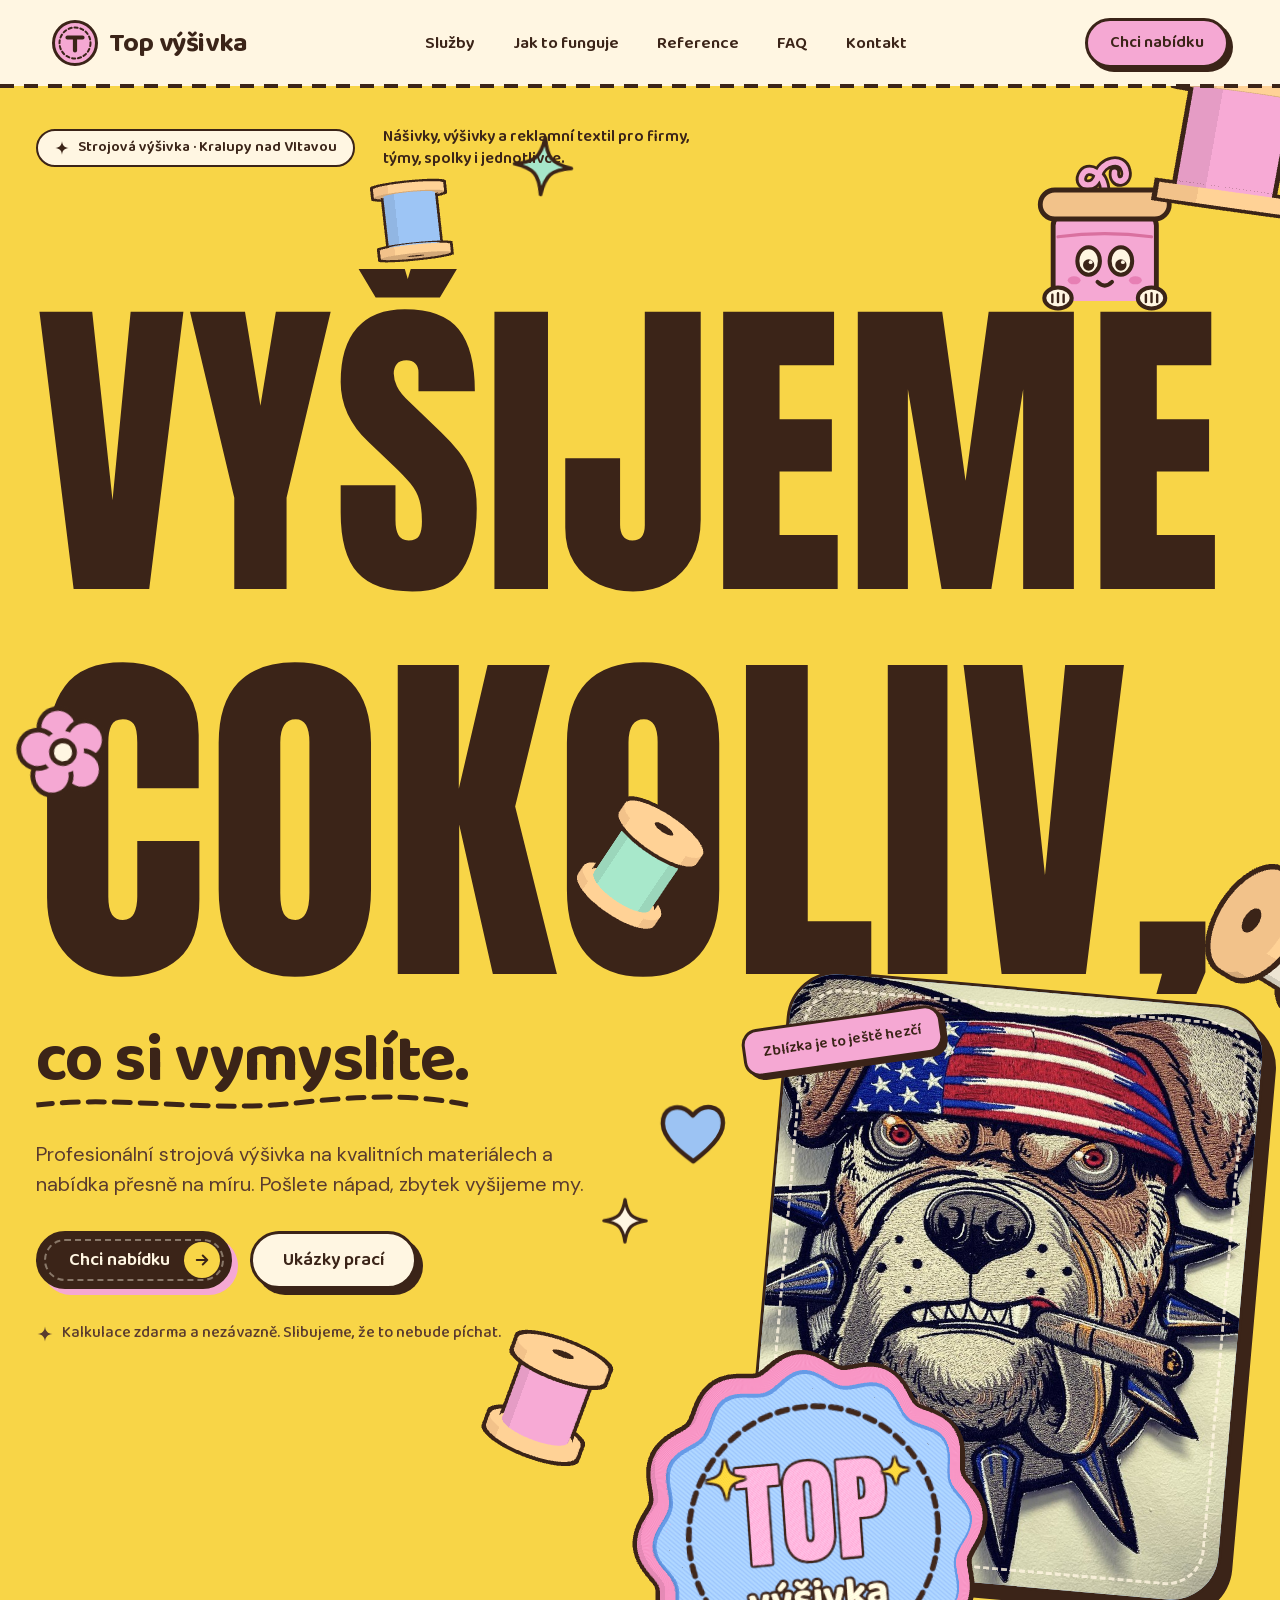
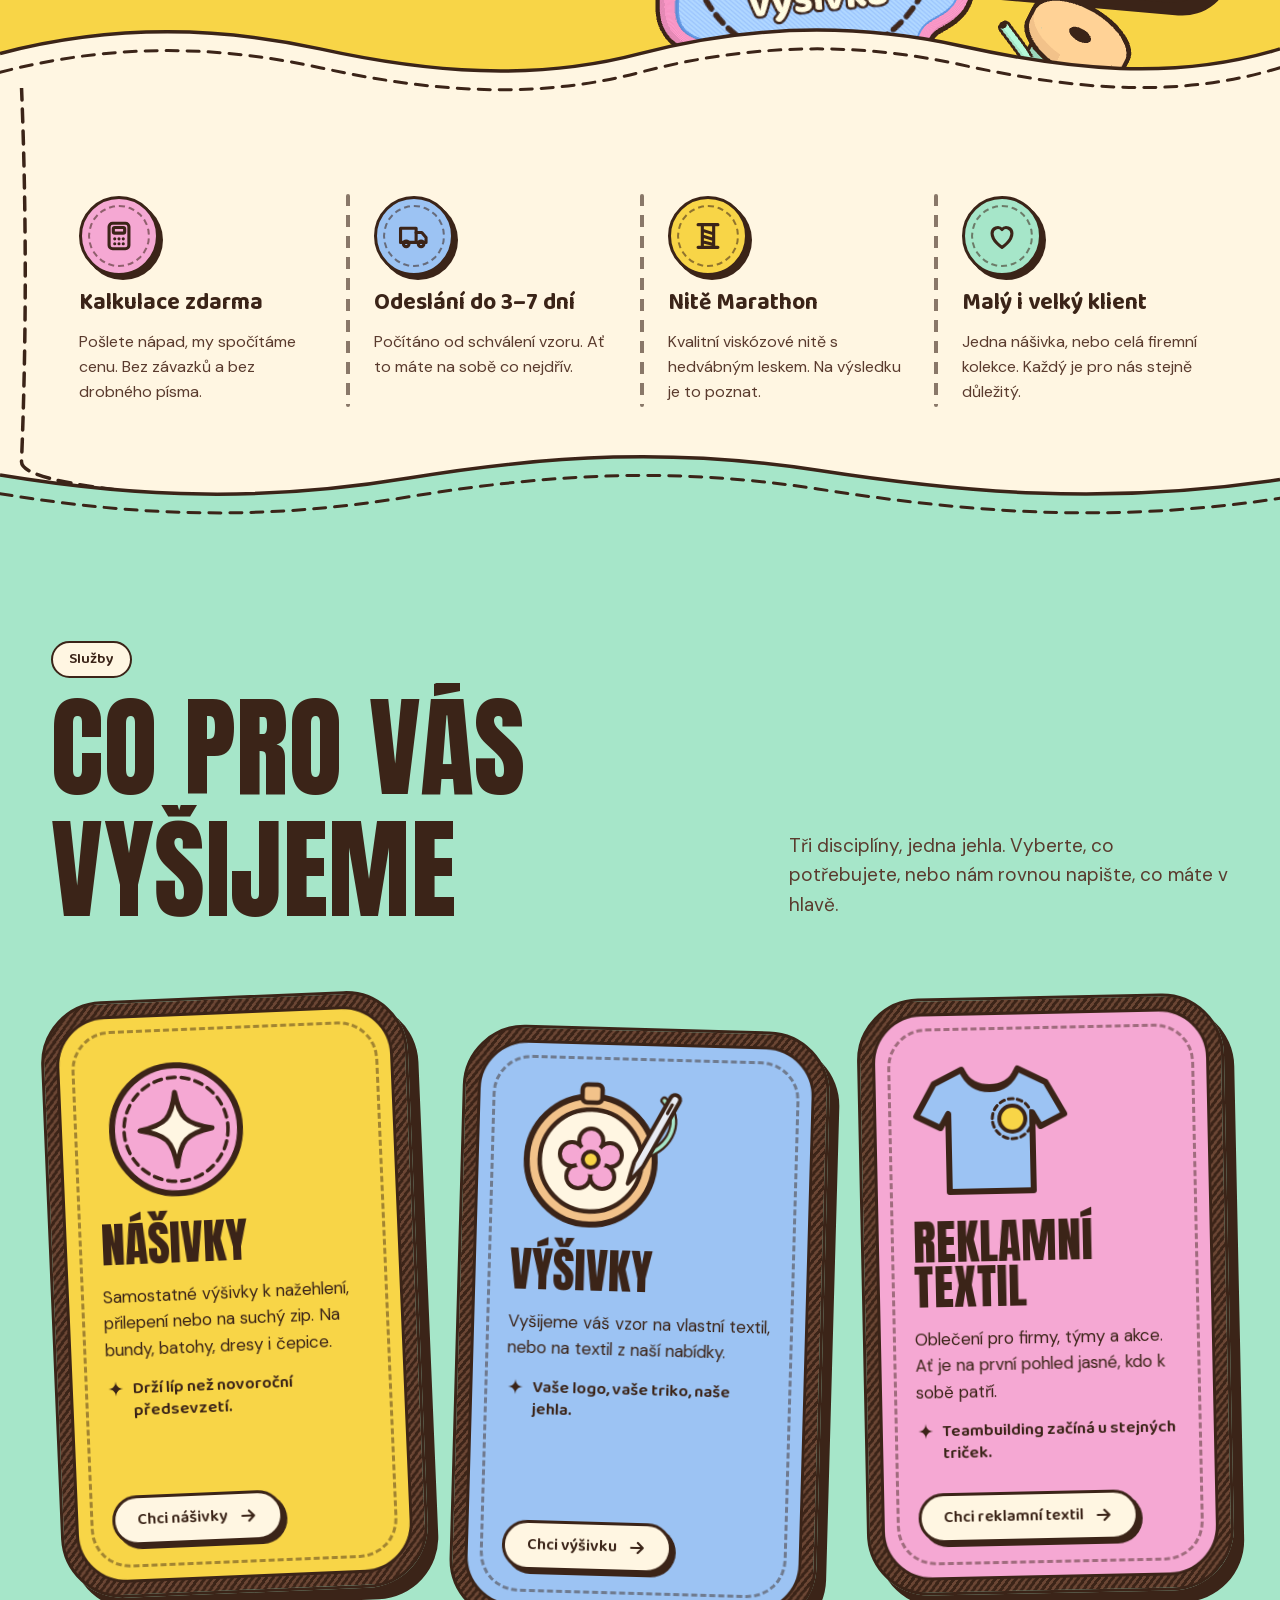
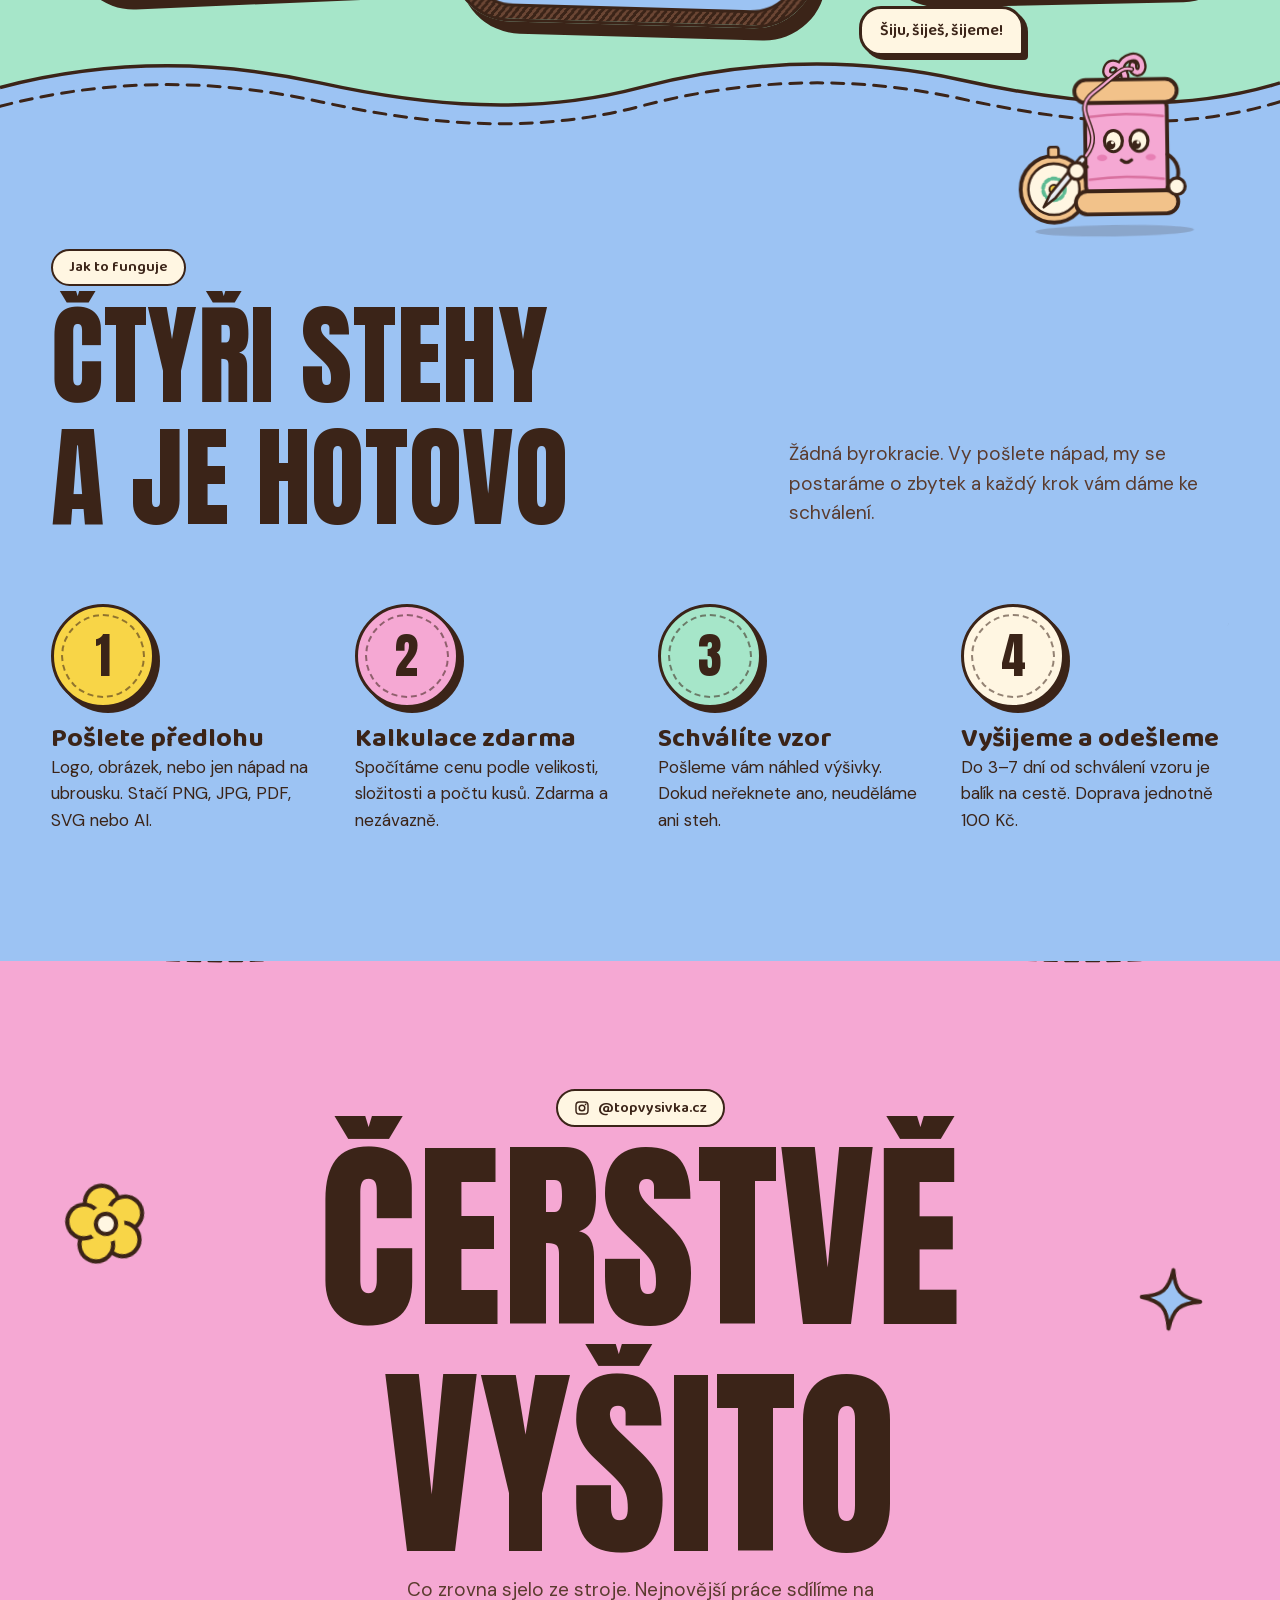
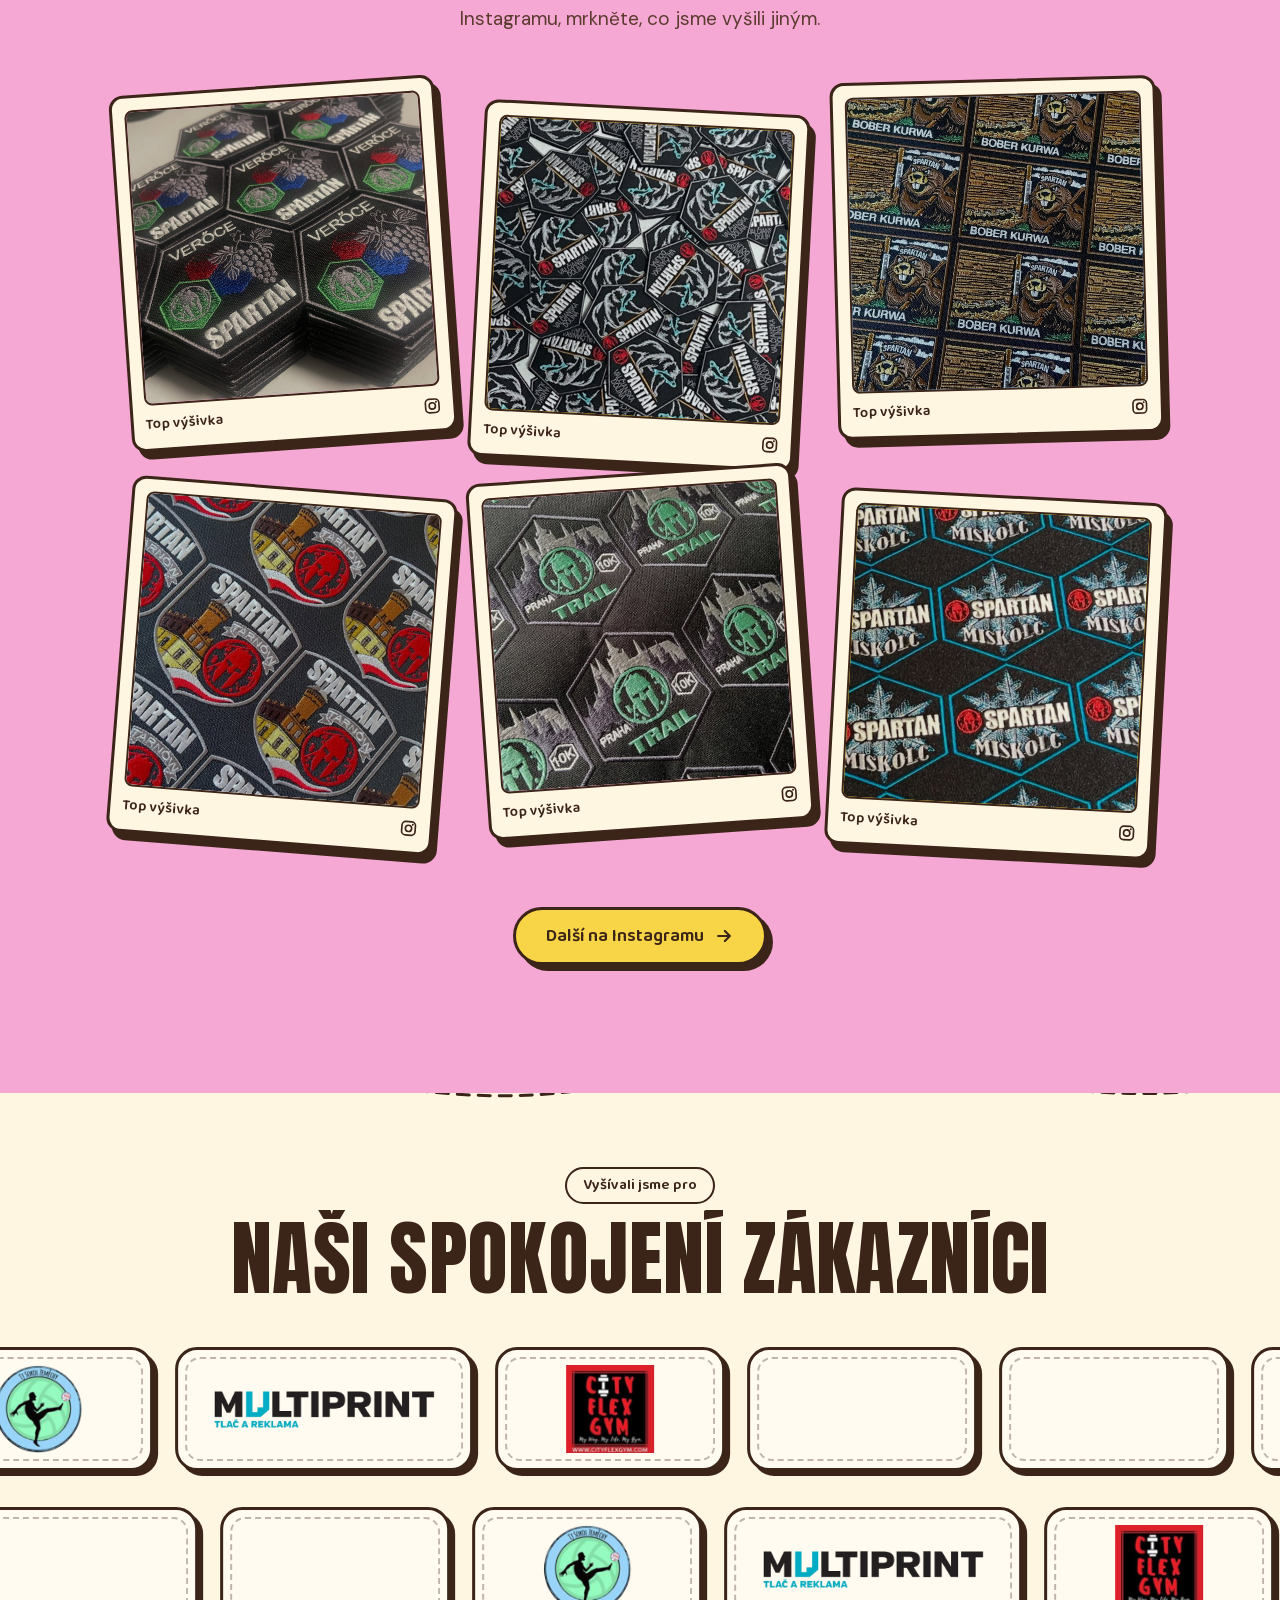
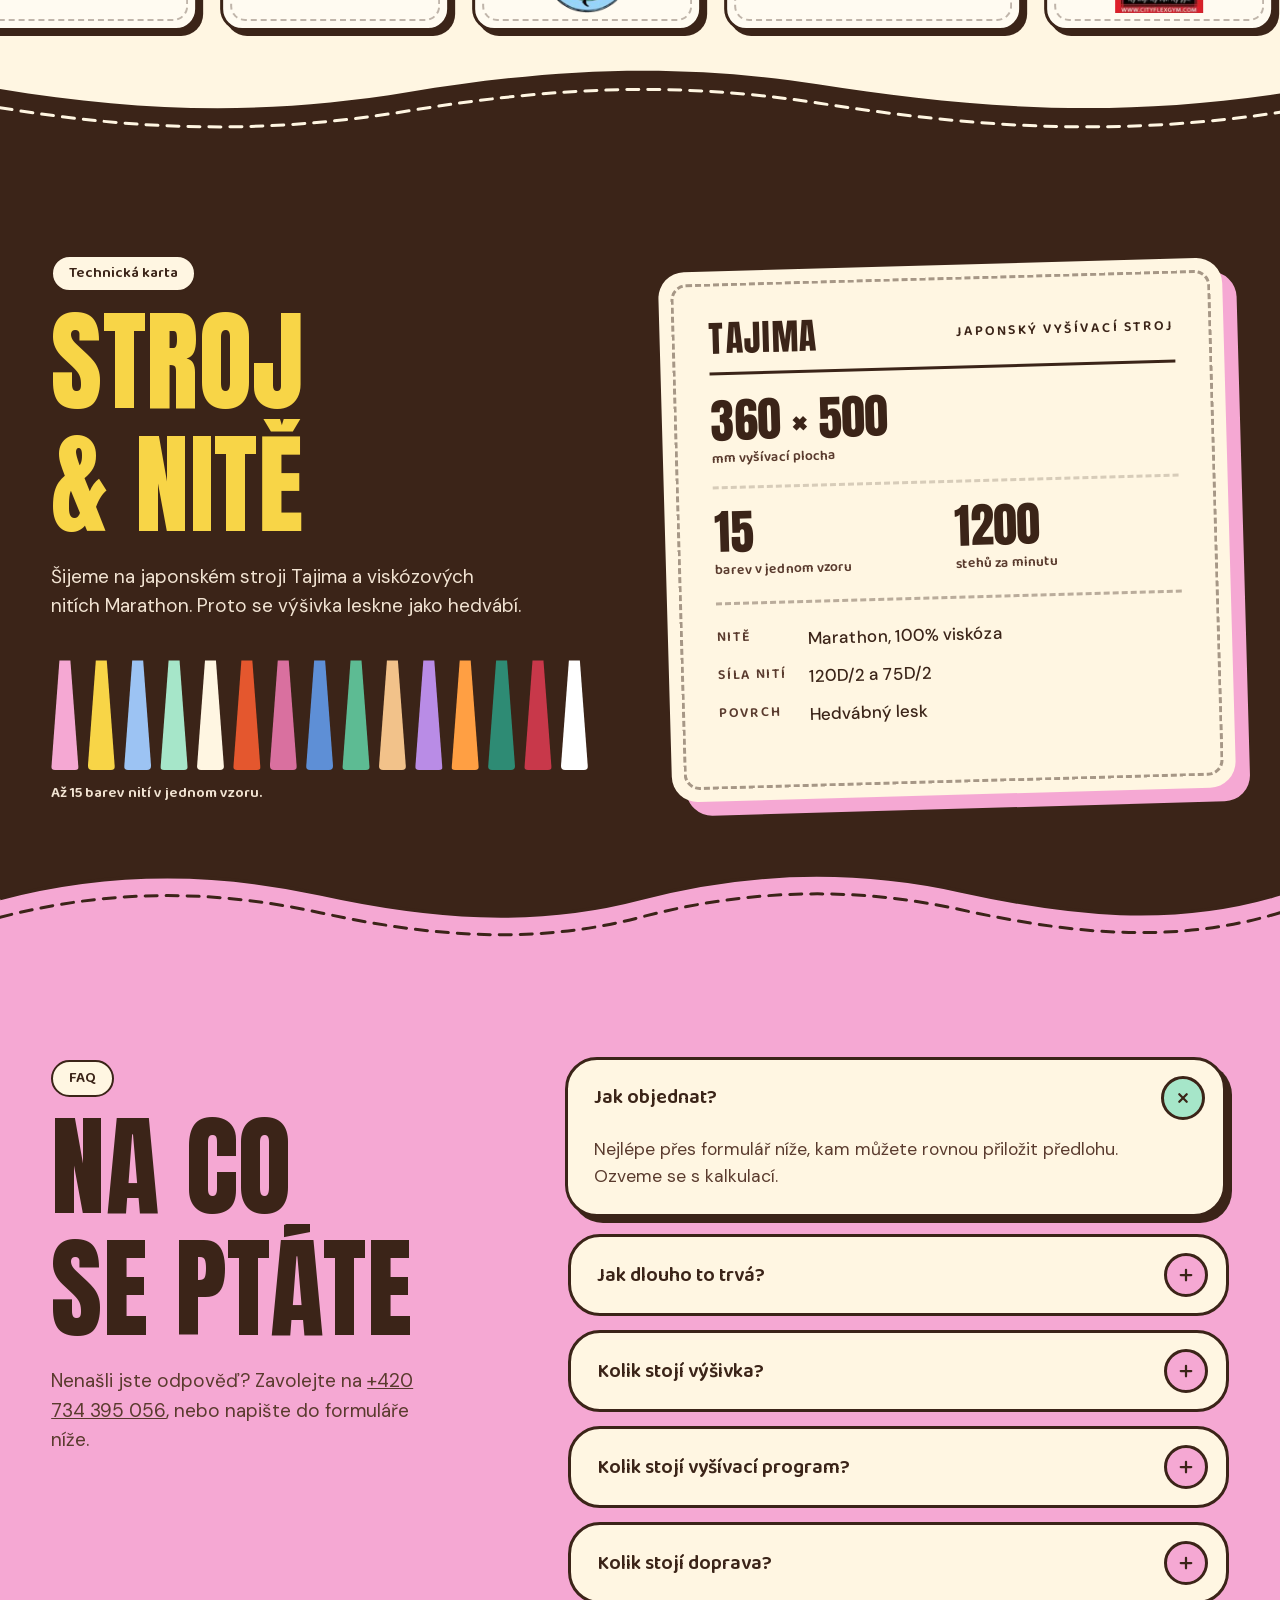
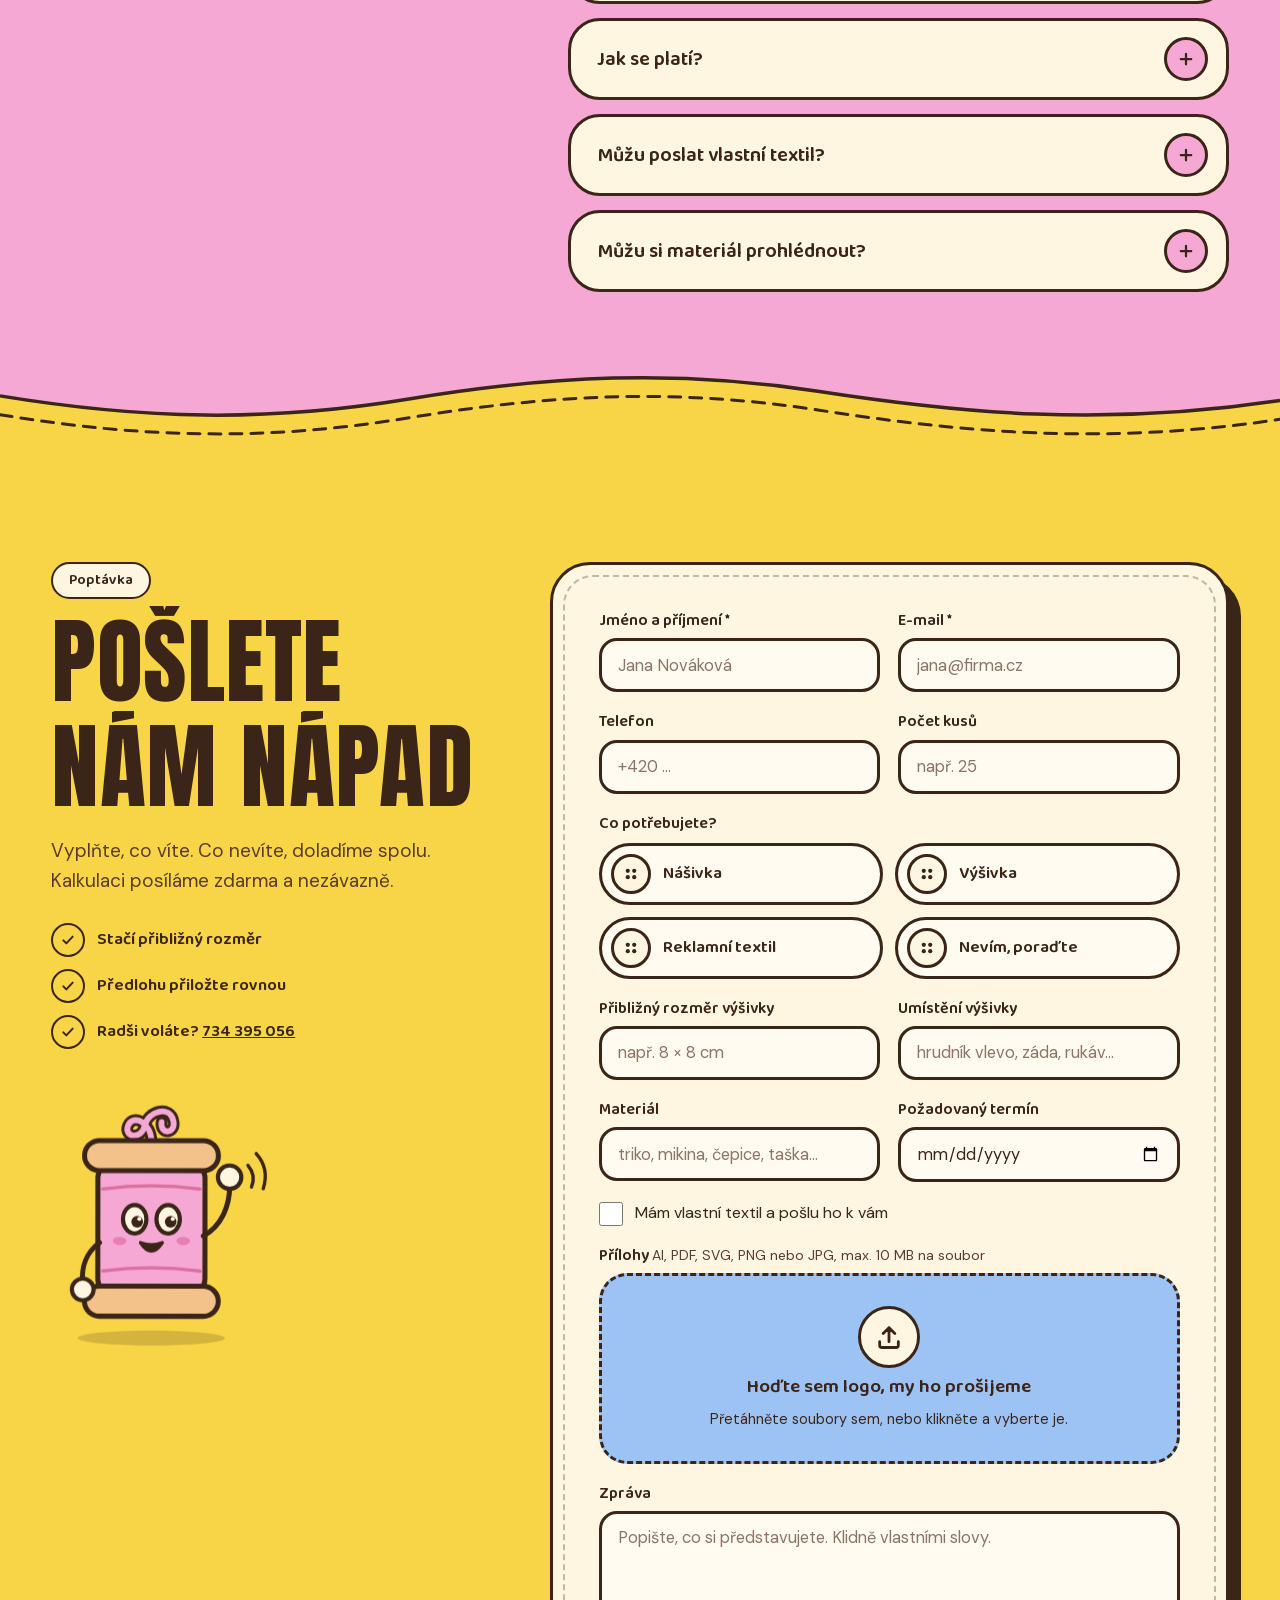
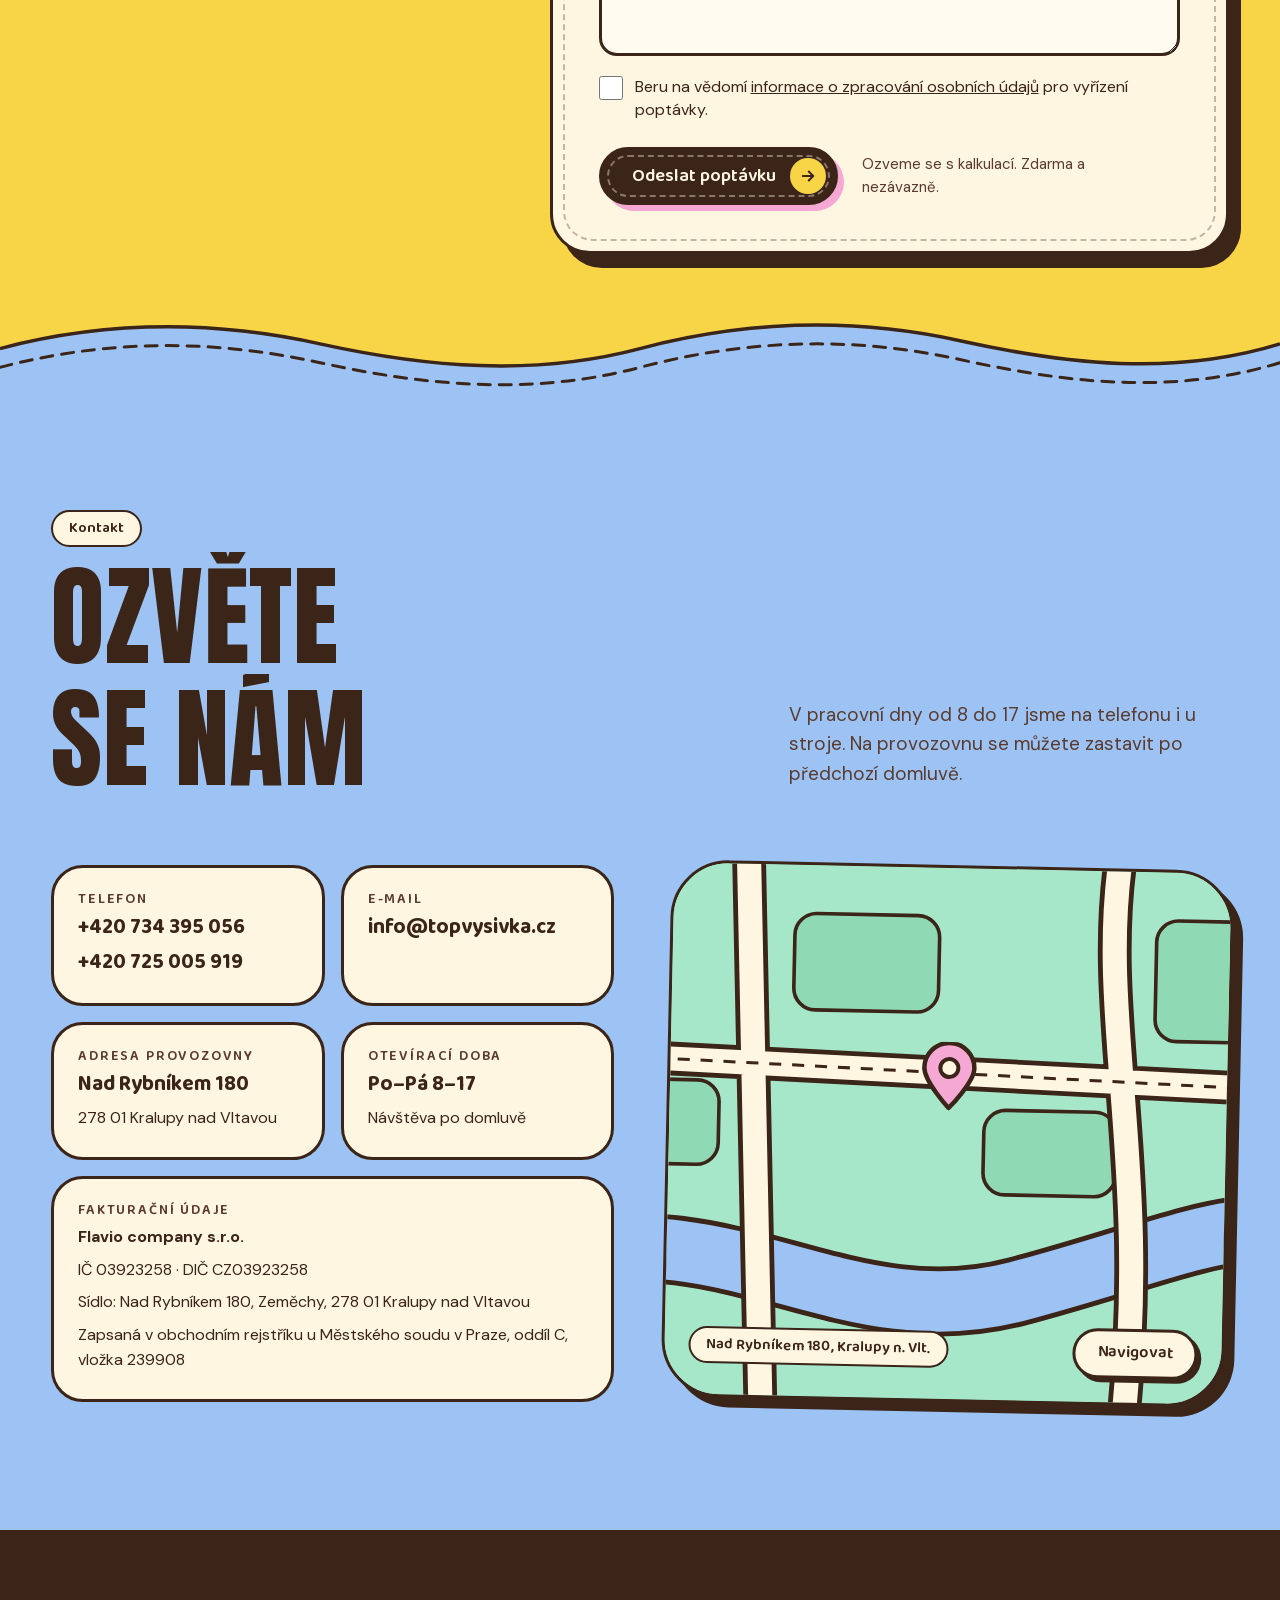
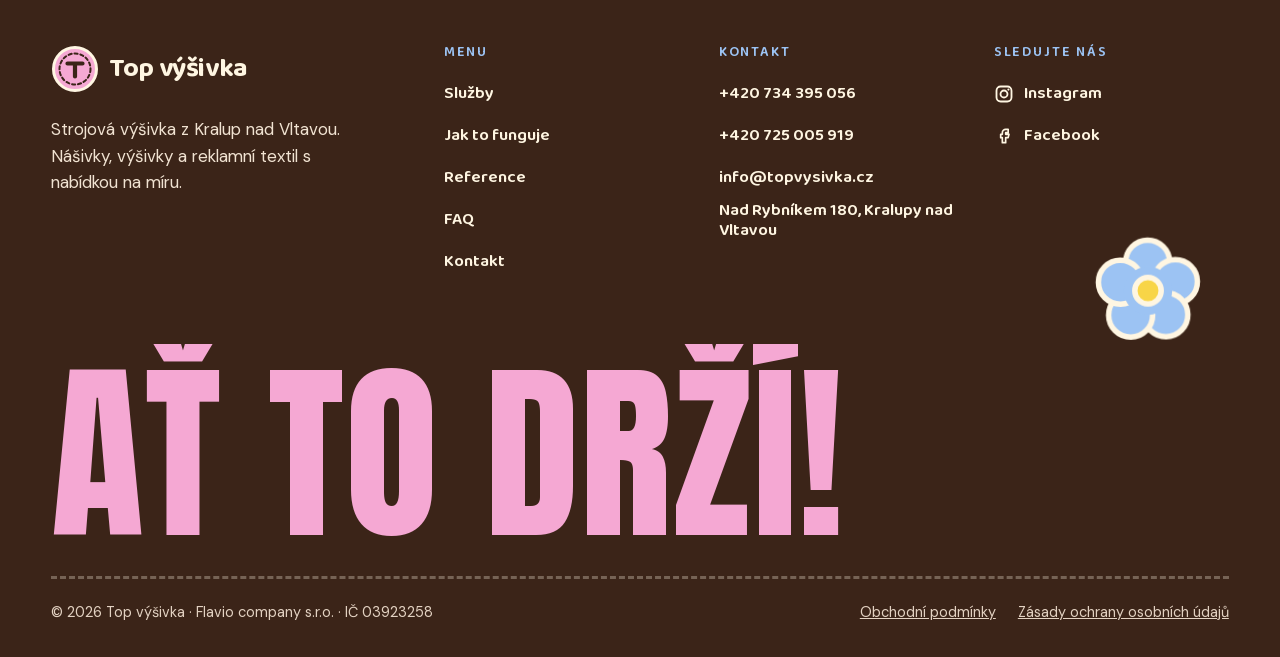
==== commit a0b48eb9: "Favicon pro Google: favicon.ico v kořeni a PNG 96 px vedle SVG Co-Authored-By: Claude Opus 5.5 <nore" ====
--- a/index.html
+++ b/index.html
@@ -17,6 +17,8 @@
 <meta property="og:image:alt" content="Detail vyšívané nášivky s buldokem od Top výšivka">
 <meta name="twitter:card" content="summary_large_image">
 <link rel="canonical" href="https://topvysivka.cz/">
+<link rel="icon" href="/favicon.ico" sizes="48x48">
+<link rel="icon" href="assets/img/favicon-96.png" type="image/png" sizes="96x96">
 <link rel="icon" href="assets/img/favicon.svg" type="image/svg+xml">
 <link rel="apple-touch-icon" href="assets/img/apple-touch-icon.png">
 <meta name="theme-color" content="#F8D547">
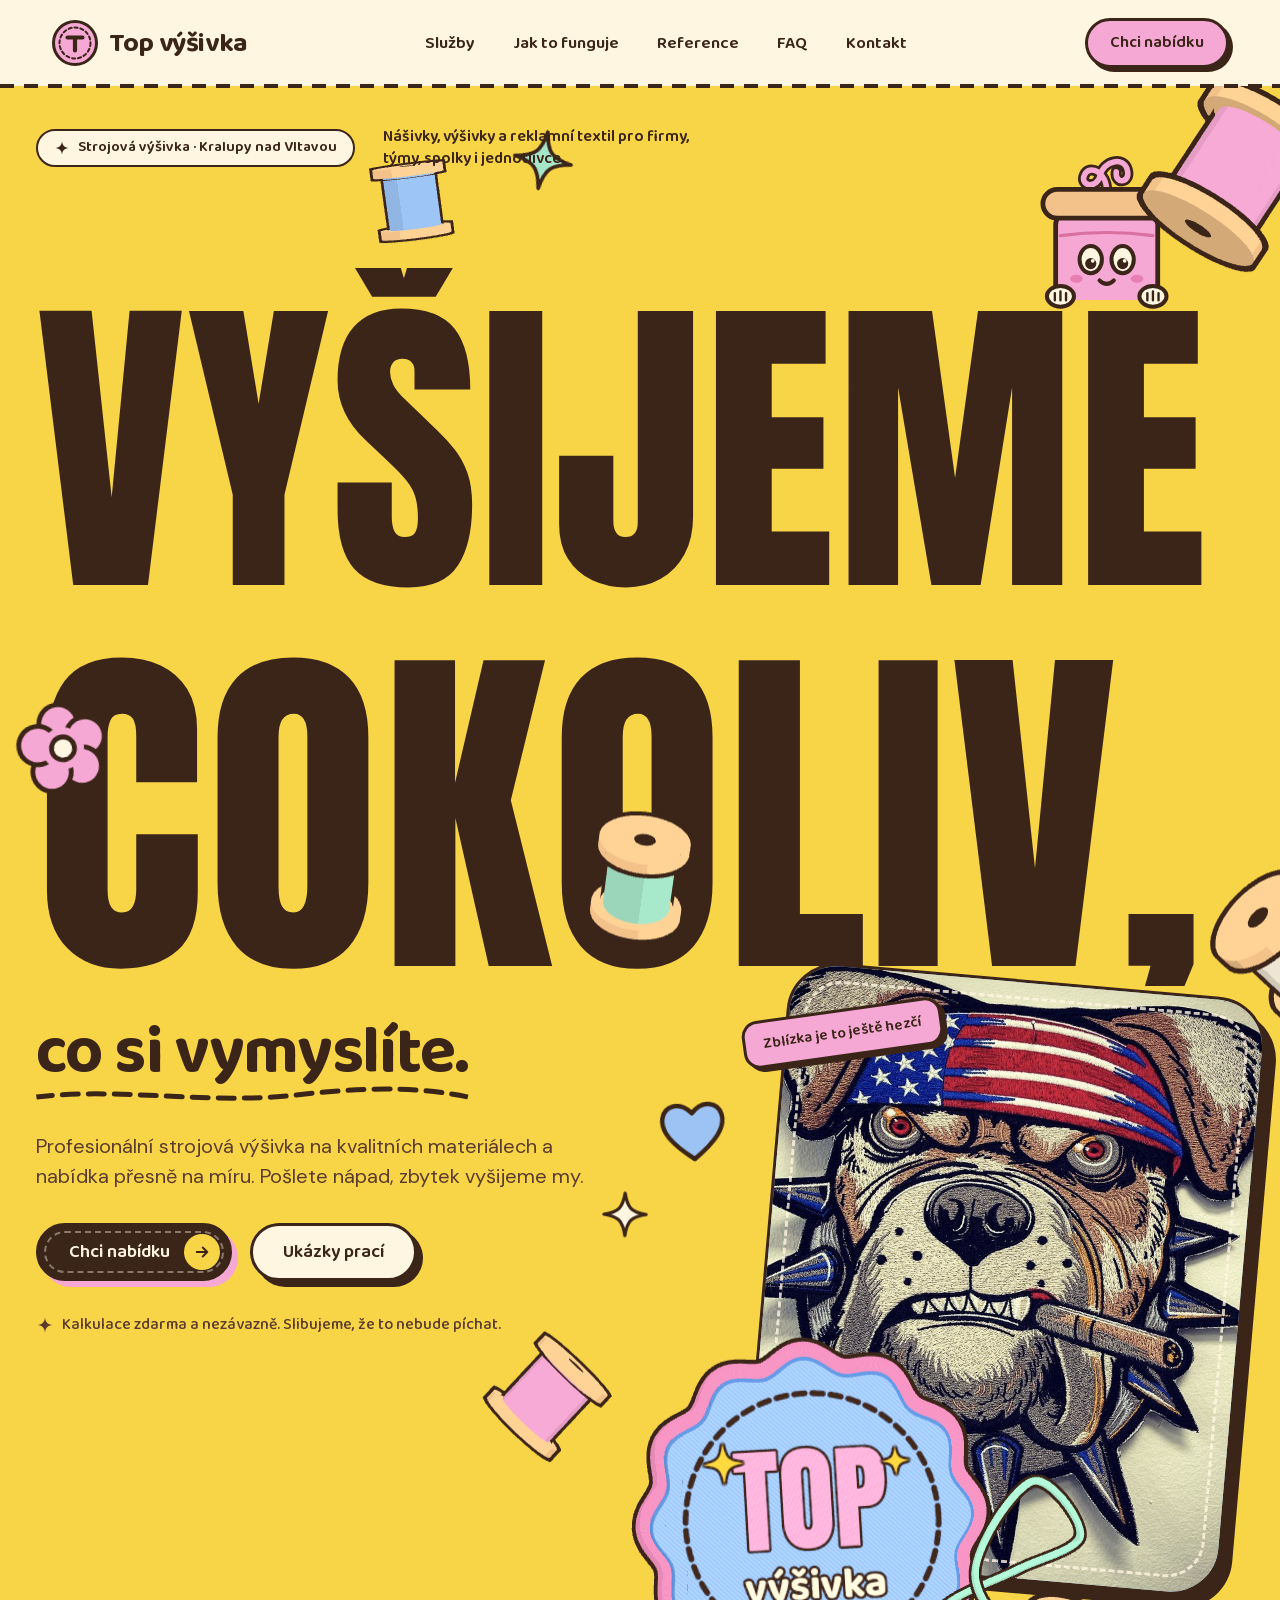
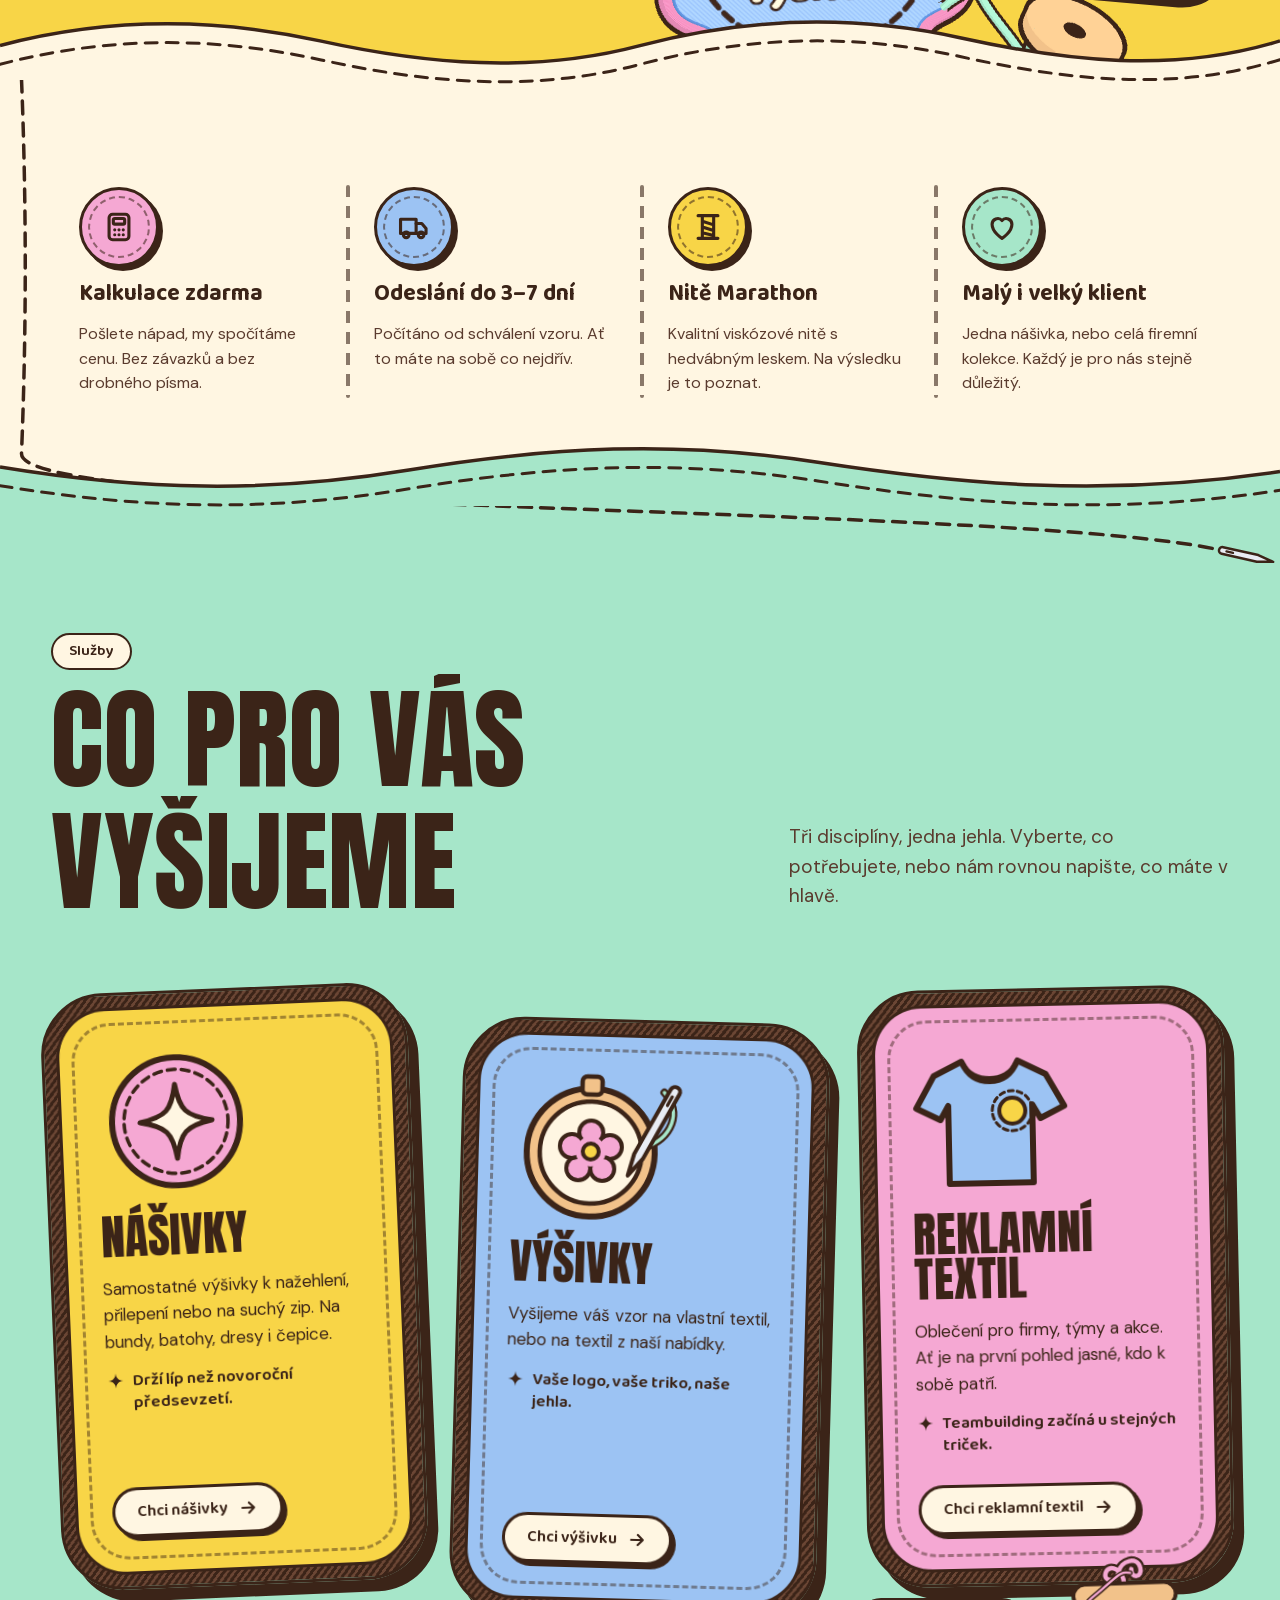
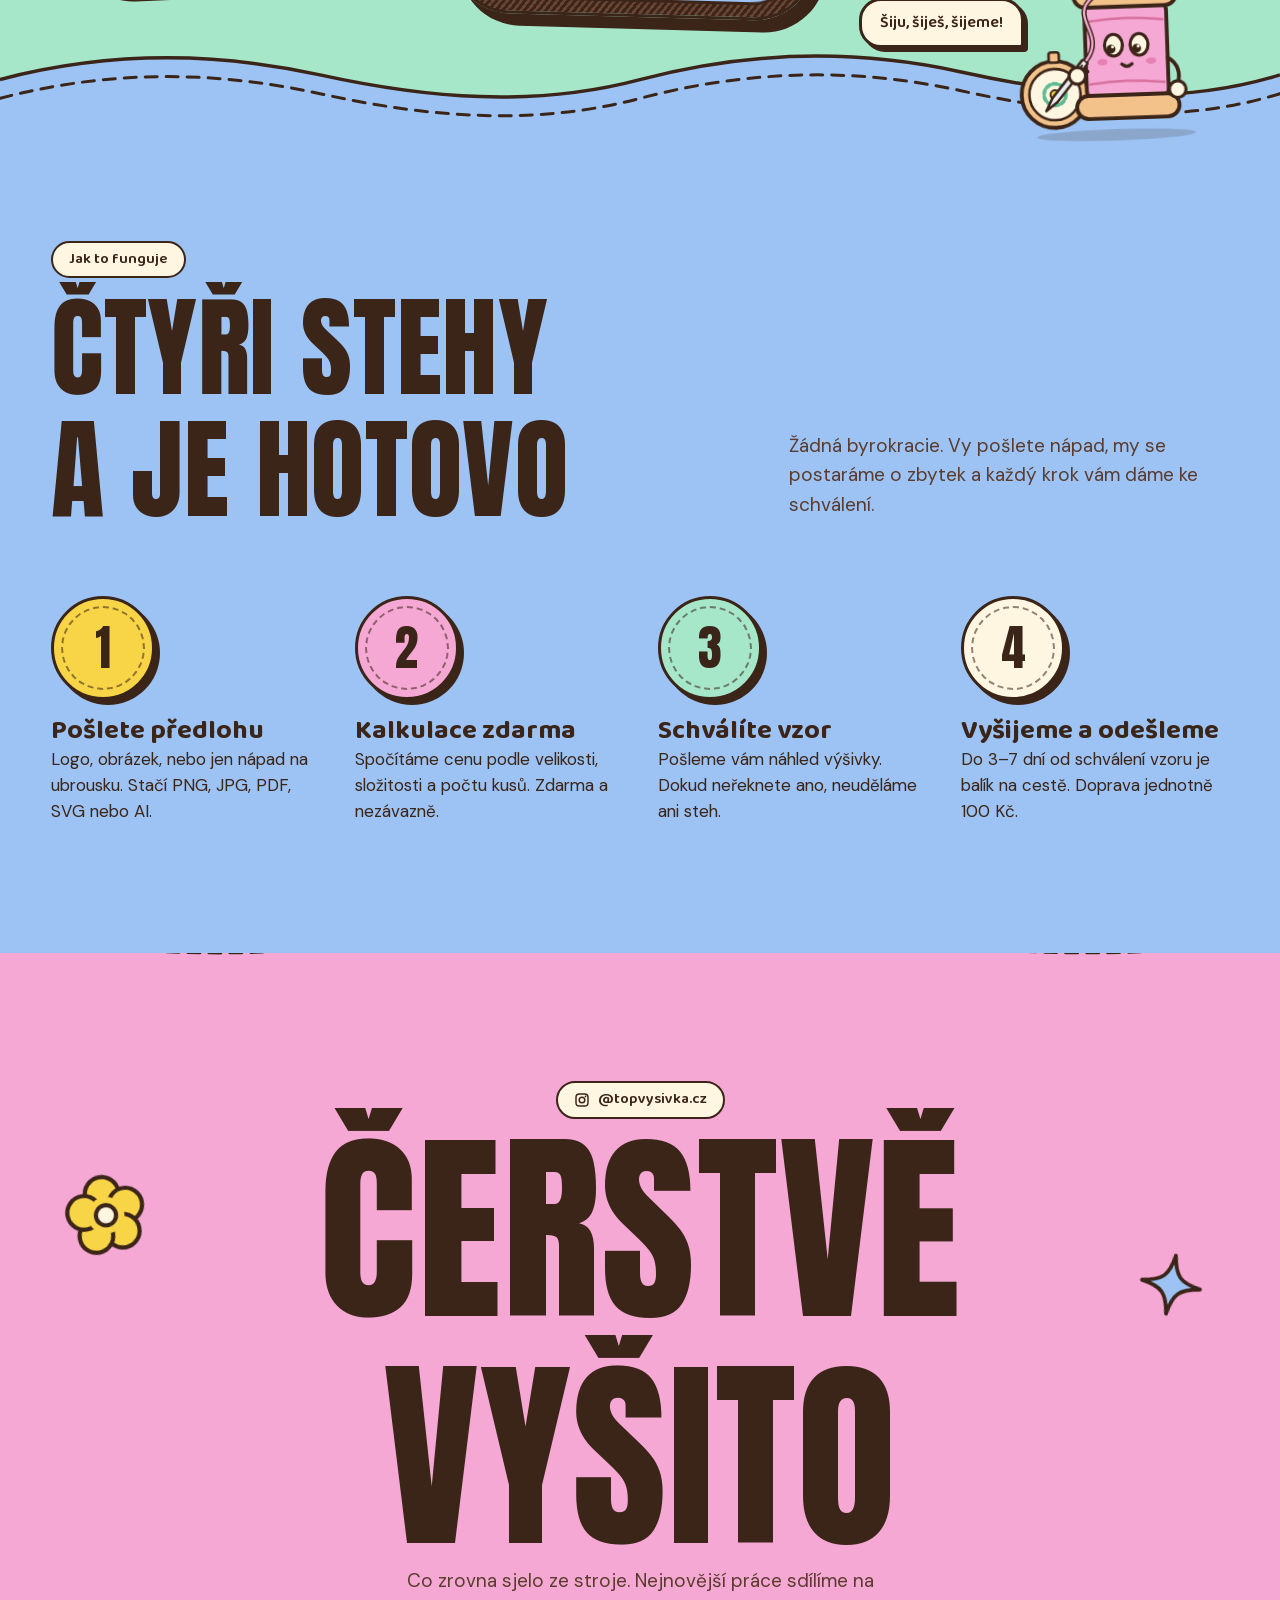
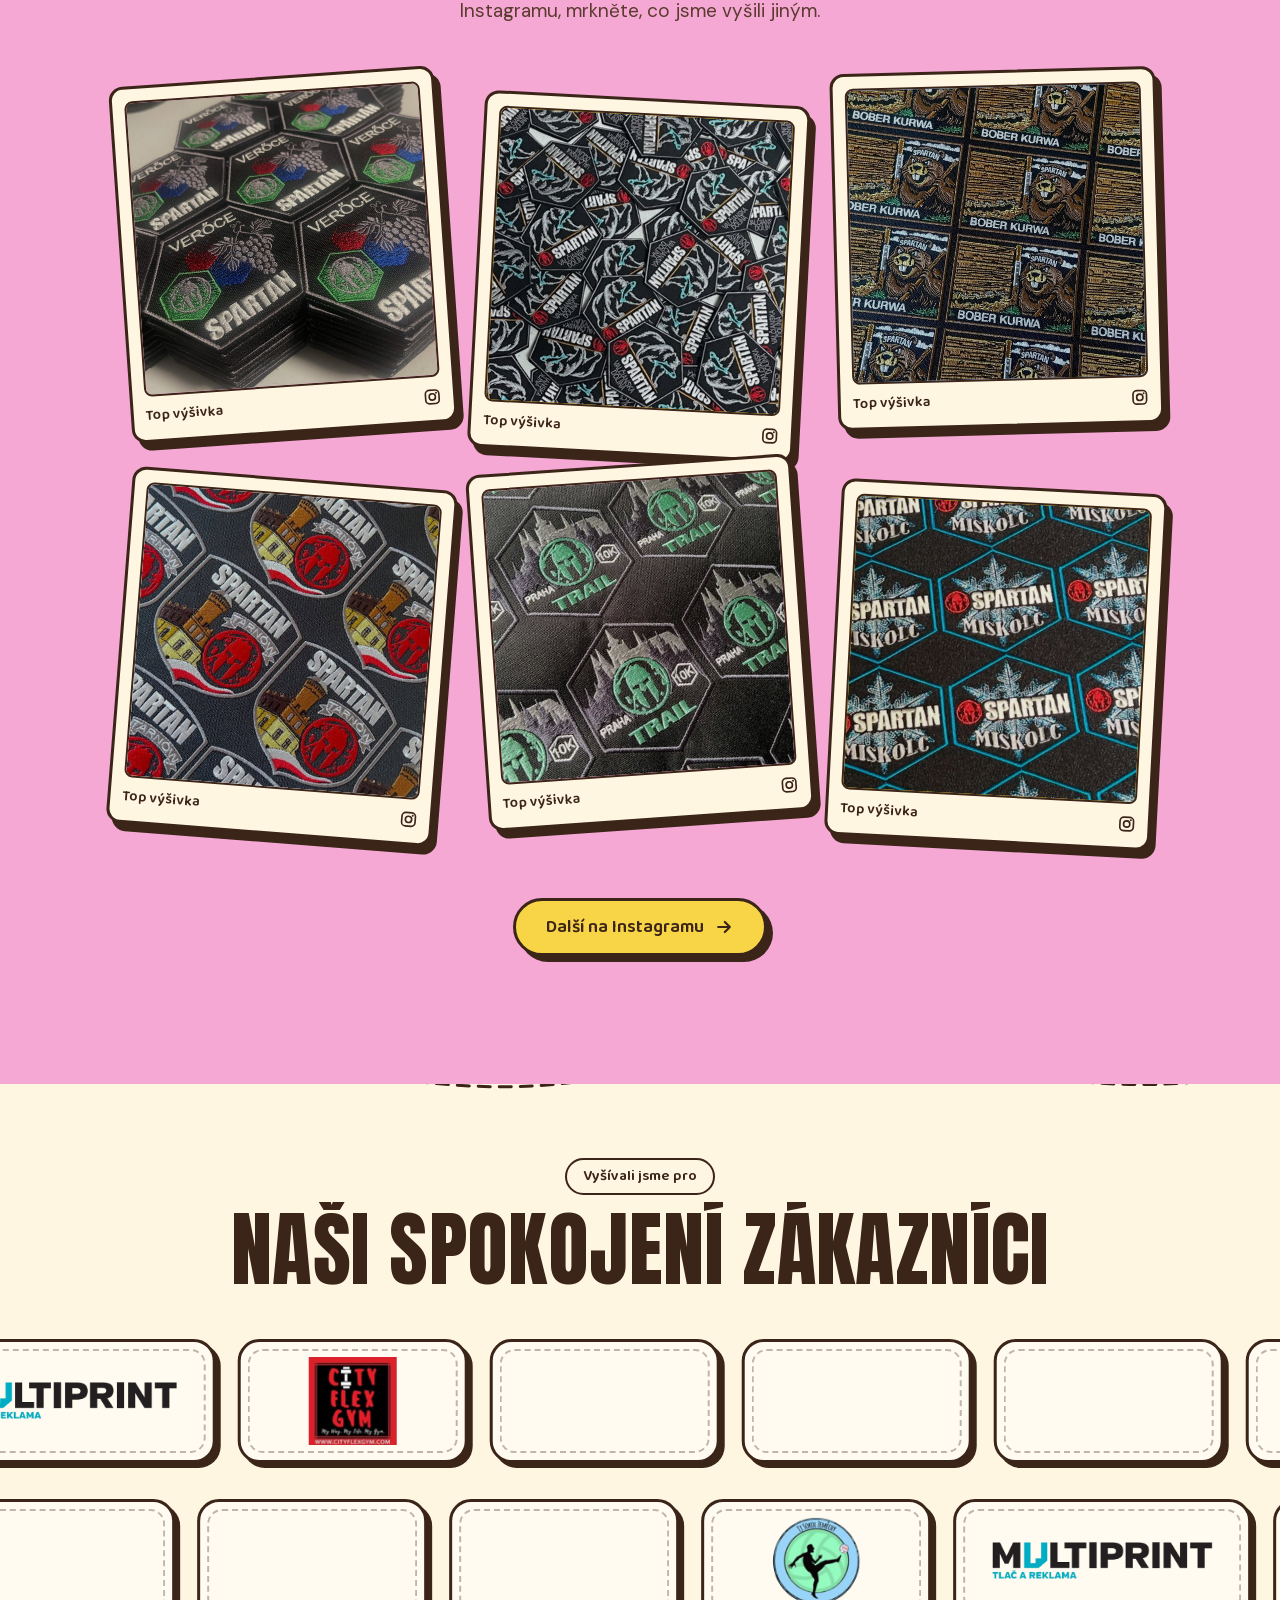
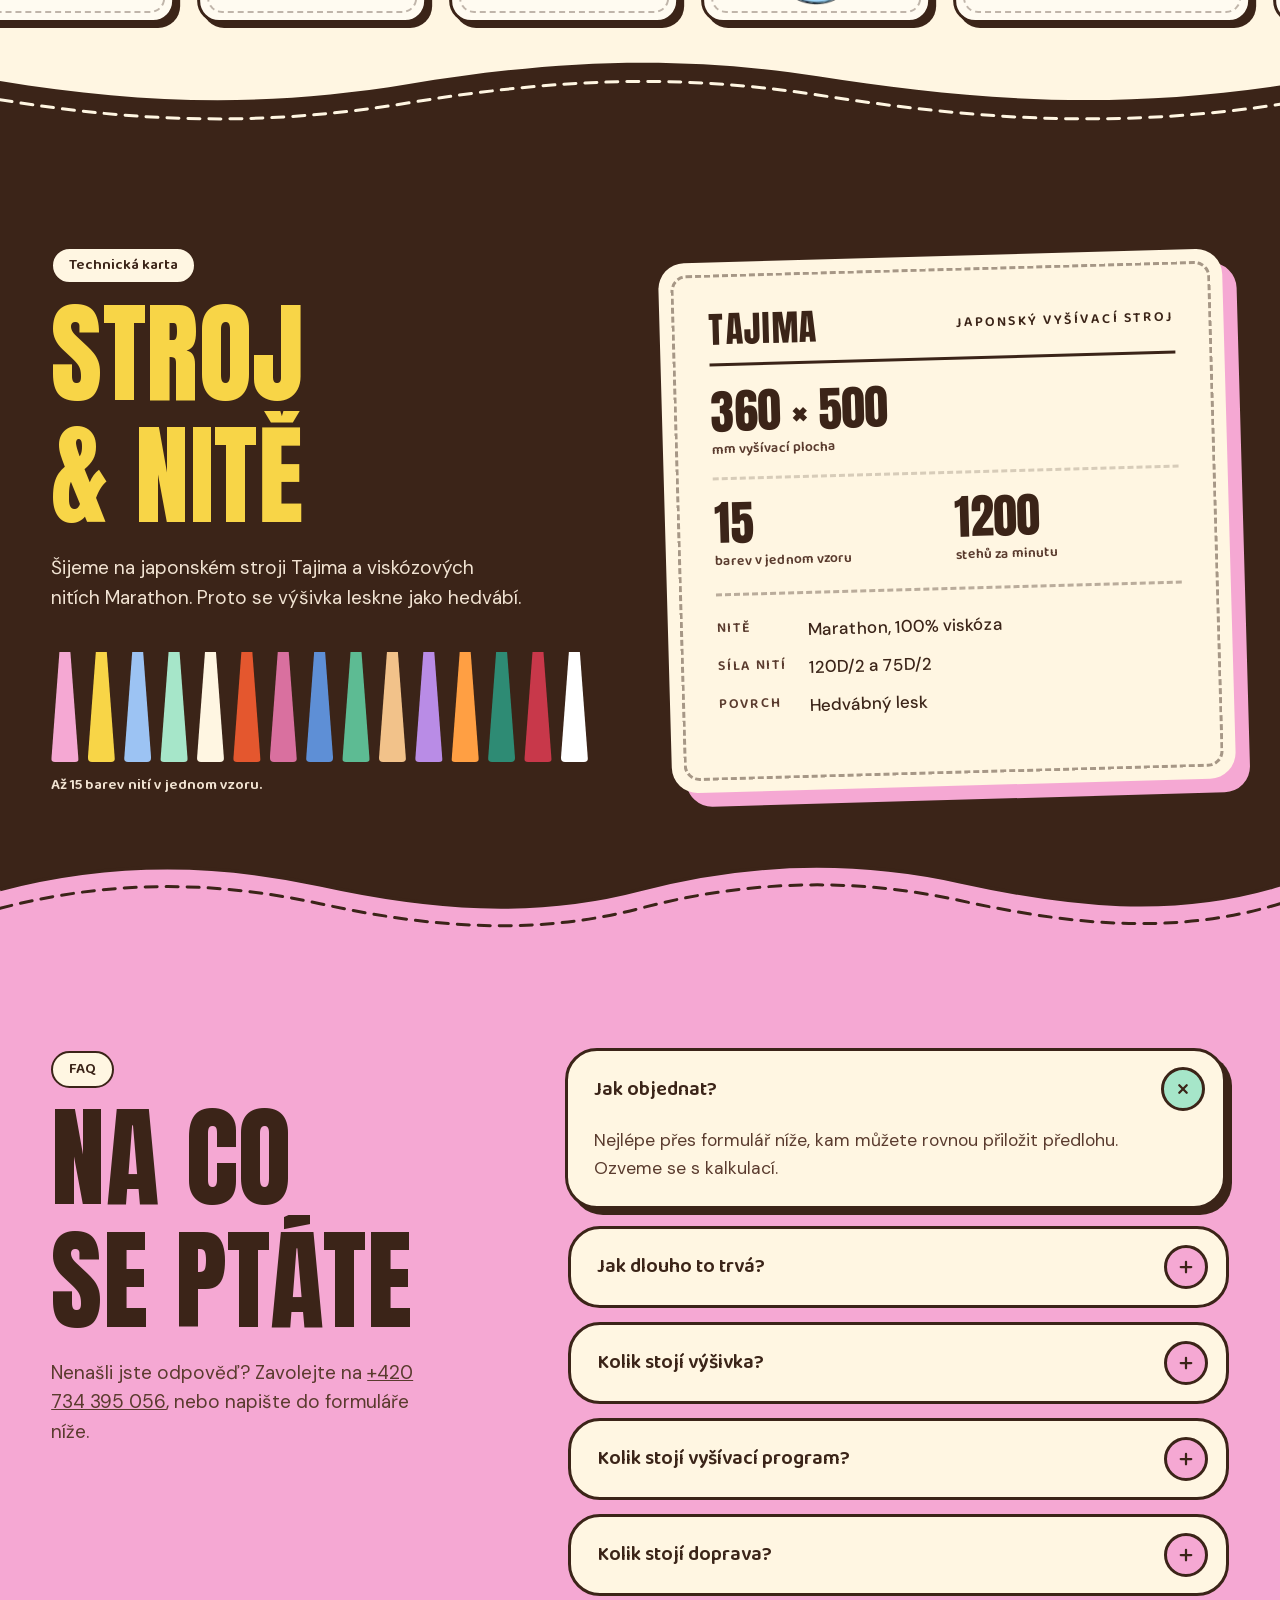
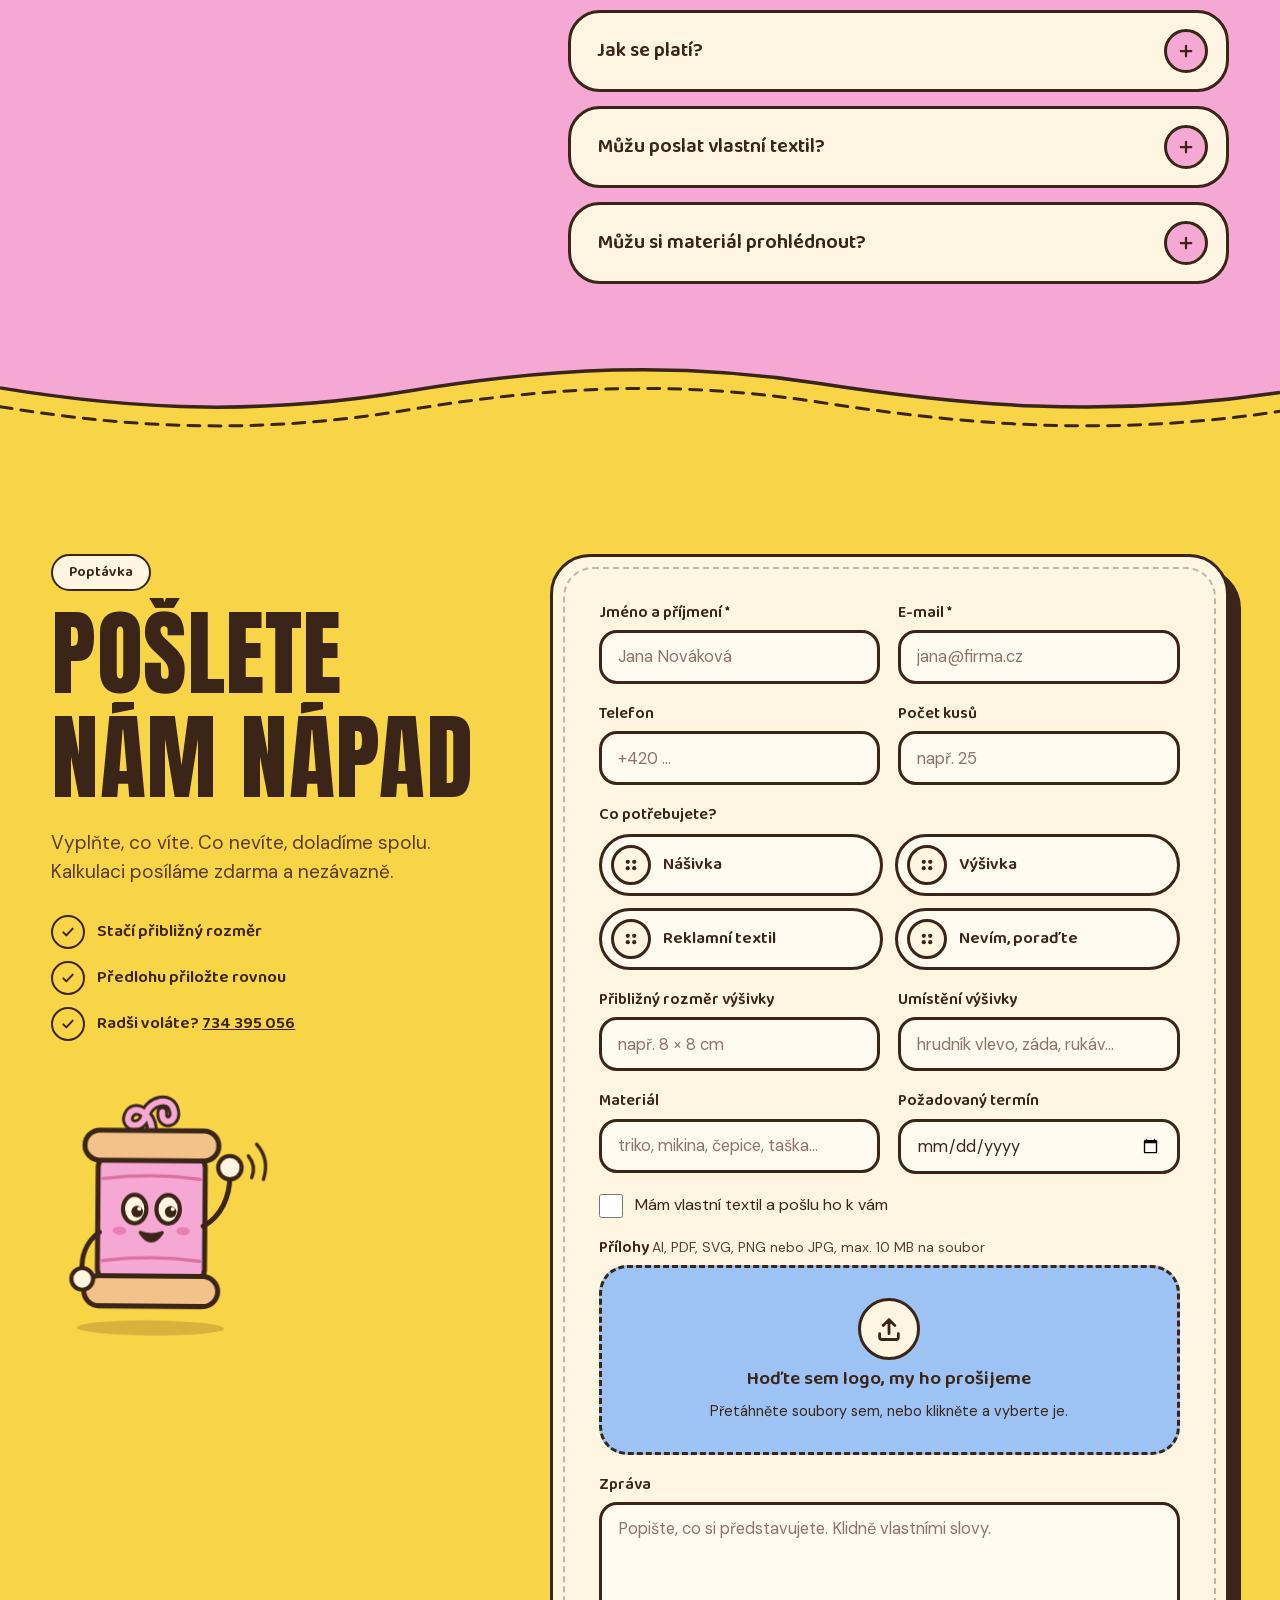
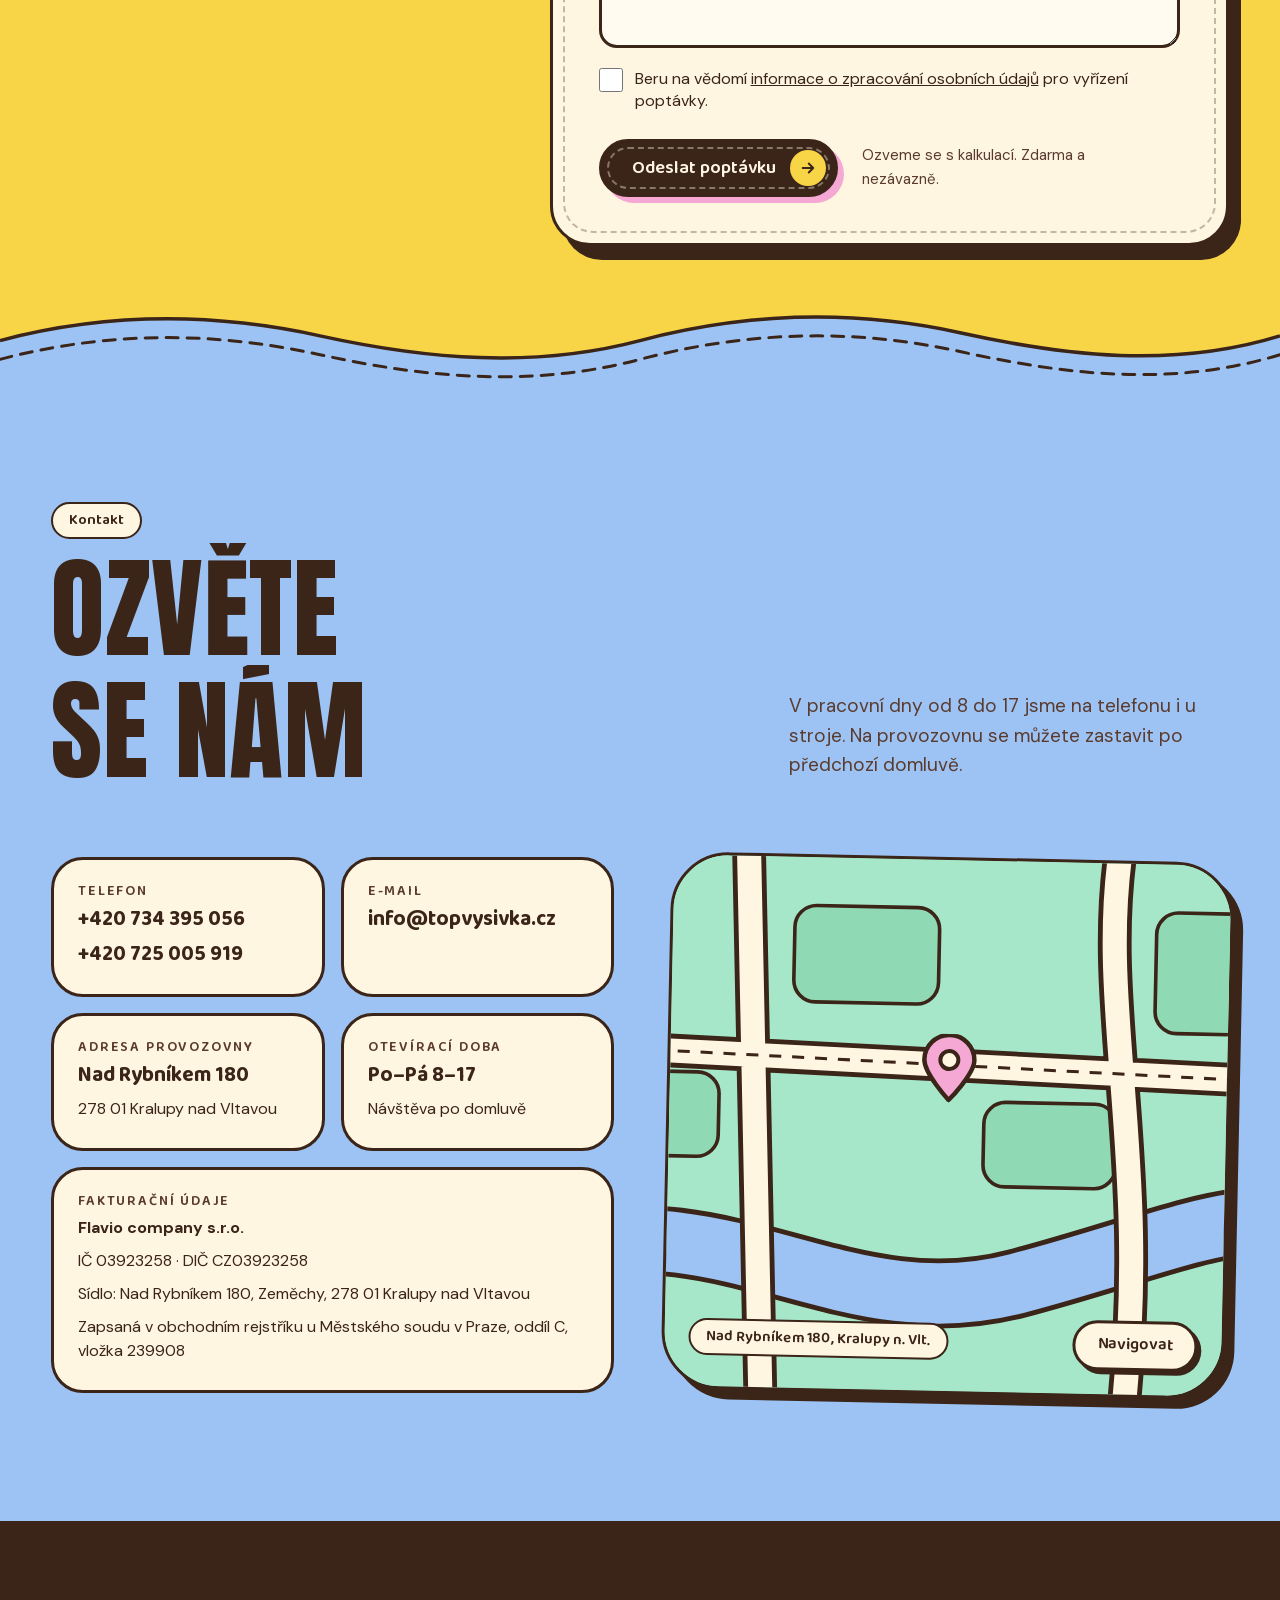
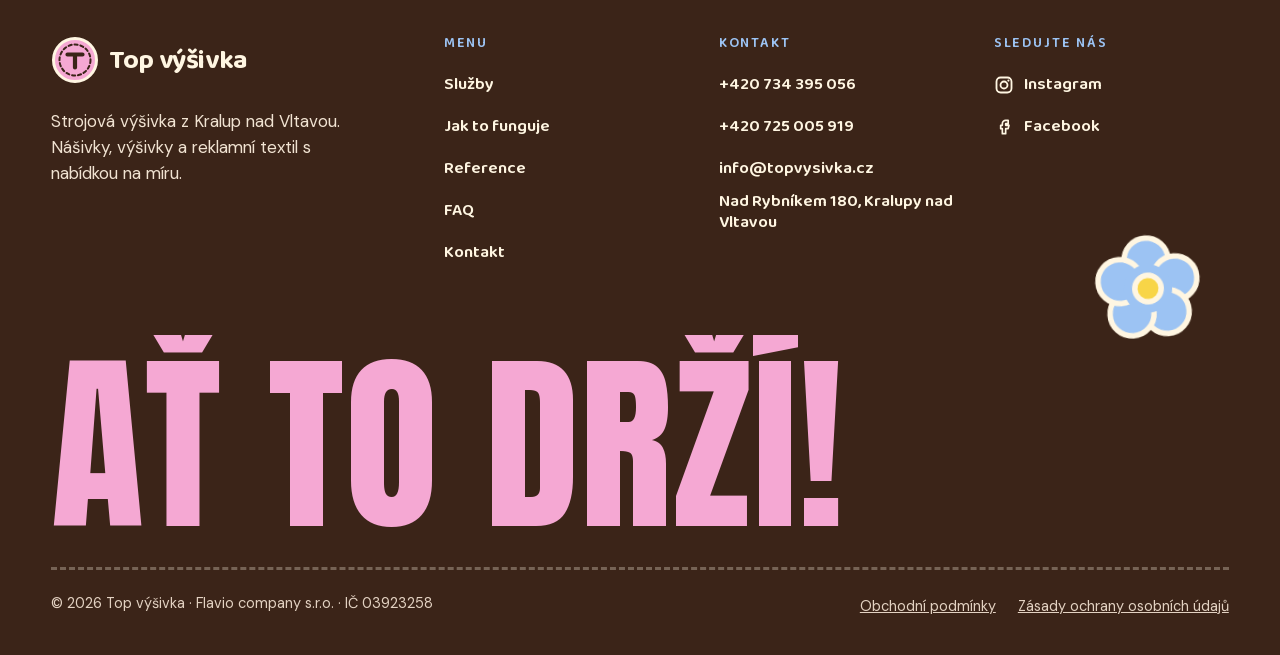
==== commit 04881243: "Drobnosti z kontroly: čisté adresy stránek, mezery v nadpisech, větší odkazy v patičce Co-Authored-B" ====
--- a/index.html
+++ b/index.html
@@ -173,7 +173,7 @@
       <div class="tv-head">
         <div>
           <span class="tv-pill tv-kicker"><!--t:sluzby.stitek-->Služby<!--/t--></span>
-          <h2 class="tv-d tv-h2" id="tv-svc-title" data-lines="1"><span class="tv-line"><span class="tv-line__in"><!--t:sluzby.nadpis1-->Co pro vás<!--/t--></span></span><span class="tv-line"><span class="tv-line__in"><!--t:sluzby.nadpis2-->vyšijeme<!--/t--></span></span></h2>
+          <h2 class="tv-d tv-h2" id="tv-svc-title" data-lines="1"><span class="tv-line"><span class="tv-line__in"><!--t:sluzby.nadpis1-->Co pro vás<!--/t--></span></span> <span class="tv-line"><span class="tv-line__in"><!--t:sluzby.nadpis2-->vyšijeme<!--/t--></span></span></h2>
         </div>
         <div class="tv-head__aside">
           <p class="tv-head__lead"><!--t:sluzby.uvod-->Tři disciplíny, jedna jehla. Vyberte, co potřebujete, nebo nám rovnou napište, co máte v hlavě.<!--/t--></p>
@@ -260,7 +260,7 @@
       <div class="tv-head">
         <div>
           <span class="tv-pill tv-kicker"><!--t:jak.stitek-->Jak to funguje<!--/t--></span>
-          <h2 class="tv-d tv-h2" id="tv-how-title" data-lines="1"><span class="tv-line"><span class="tv-line__in"><!--t:jak.nadpis1-->Čtyři stehy<!--/t--></span></span><span class="tv-line"><span class="tv-line__in"><!--t:jak.nadpis2-->a je hotovo<!--/t--></span></span></h2>
+          <h2 class="tv-d tv-h2" id="tv-how-title" data-lines="1"><span class="tv-line"><span class="tv-line__in"><!--t:jak.nadpis1-->Čtyři stehy<!--/t--></span></span> <span class="tv-line"><span class="tv-line__in"><!--t:jak.nadpis2-->a je hotovo<!--/t--></span></span></h2>
         </div>
         <p class="tv-head__lead"><!--t:jak.uvod-->Žádná byrokracie. Vy pošlete nápad, my se postaráme o zbytek a každý krok vám dáme ke schválení.<!--/t--></p>
       </div>
@@ -296,7 +296,7 @@
     <div class="tv-wrap">
       <div class="tv-ig__top">
         <span class="tv-pill"><svg viewBox="0 0 24 24" aria-hidden="true"><rect x="3" y="3" width="18" height="18" rx="5" fill="none" stroke="currentColor" stroke-width="2.2"></rect><circle cx="12" cy="12" r="4.2" fill="none" stroke="currentColor" stroke-width="2.2"></circle><circle cx="17.3" cy="6.7" r="1.3" fill="currentColor"></circle></svg><!--t:instagram.stitek-->@topvysivka.cz<!--/t--></span>
-        <h2 class="tv-d tv-ig__big" id="tv-ig-title" data-lines="1"><span class="tv-line"><span class="tv-line__in"><!--t:instagram.nadpis1-->Čerstvě<!--/t--></span></span><span class="tv-line"><span class="tv-line__in"><!--t:instagram.nadpis2-->vyšito<!--/t--></span></span></h2>
+        <h2 class="tv-d tv-ig__big" id="tv-ig-title" data-lines="1"><span class="tv-line"><span class="tv-line__in"><!--t:instagram.nadpis1-->Čerstvě<!--/t--></span></span> <span class="tv-line"><span class="tv-line__in"><!--t:instagram.nadpis2-->vyšito<!--/t--></span></span></h2>
         <p class="tv-ig__lead"><!--t:instagram.uvod-->Co zrovna sjelo ze stroje. Nejnovější práce sdílíme na Instagramu, mrkněte, co jsme vyšili jiným.<!--/t--></p>
       </div>
       <div class="tv-ig__grid" data-instagram-feed="topvysivka.cz">
@@ -369,7 +369,7 @@
     <div class="tv-wrap tv-tech">
       <div>
         <span class="tv-pill tv-kicker"><!--t:technika.stitek-->Technická karta<!--/t--></span>
-        <h2 class="tv-d tv-h2" id="tv-tech-title" data-lines="1"><span class="tv-line"><span class="tv-line__in"><!--t:technika.nadpis1-->Stroj<!--/t--></span></span><span class="tv-line"><span class="tv-line__in"><!--t:technika.nadpis2-->&amp; nitě<!--/t--></span></span></h2>
+        <h2 class="tv-d tv-h2" id="tv-tech-title" data-lines="1"><span class="tv-line"><span class="tv-line__in"><!--t:technika.nadpis1-->Stroj<!--/t--></span></span> <span class="tv-line"><span class="tv-line__in"><!--t:technika.nadpis2-->&amp; nitě<!--/t--></span></span></h2>
         <p class="tv-tech__lead"><!--t:technika.uvod-->Šijeme na japonském stroji Tajima a viskózových nitích Marathon. Proto se výšivka leskne jako hedvábí.<!--/t--></p>
         <div class="tv-cones" aria-hidden="true"><span class="tv-cone" style="background-color: #F5A8D3"></span><span class="tv-cone" style="background-color: #F8D547"></span><span class="tv-cone" style="background-color: #9CC3F3"></span><span class="tv-cone" style="background-color: #A6E6C9"></span><span class="tv-cone" style="background-color: #FFF6E2"></span><span class="tv-cone" style="background-color: #E4572E"></span><span class="tv-cone" style="background-color: #D9709F"></span><span class="tv-cone" style="background-color: #5E8FD6"></span><span class="tv-cone" style="background-color: #5DBB93"></span><span class="tv-cone" style="background-color: #F2C28A"></span><span class="tv-cone" style="background-color: #B98CE6"></span><span class="tv-cone" style="background-color: #FF9F43"></span><span class="tv-cone" style="background-color: #2E8B74"></span><span class="tv-cone" style="background-color: #C8384A"></span><span class="tv-cone" style="background-color: #FFFFFF"></span></div>
         <p class="tv-cones__cap"><!--t:technika.civky-->Až 15 barev nití v jednom vzoru.<!--/t--></p>
@@ -397,7 +397,7 @@
     <div class="tv-wrap tv-faq">
       <div class="tv-faq__side">
         <span class="tv-pill tv-kicker"><!--t:faq_sekce.stitek-->FAQ<!--/t--></span>
-        <h2 class="tv-d tv-h2" id="tv-faq-title" data-lines="1"><span class="tv-line"><span class="tv-line__in"><!--t:faq_sekce.nadpis1-->Na co<!--/t--></span></span><span class="tv-line"><span class="tv-line__in"><!--t:faq_sekce.nadpis2-->se ptáte<!--/t--></span></span></h2>
+        <h2 class="tv-d tv-h2" id="tv-faq-title" data-lines="1"><span class="tv-line"><span class="tv-line__in"><!--t:faq_sekce.nadpis1-->Na co<!--/t--></span></span> <span class="tv-line"><span class="tv-line__in"><!--t:faq_sekce.nadpis2-->se ptáte<!--/t--></span></span></h2>
         <p class="tv-faq__lead"><!--t:faq_sekce.uvod_pred-->Nenašli jste odpověď? Zavolejte na<!--/t--> <a href="tel:+420734395056" data-t="href=tel:kontakt.telefon1"><!--t:kontakt.telefon1-->+420 734 395 056<!--/t--></a><!--t:faq_sekce.uvod_za-->, nebo napište do formuláře níže.<!--/t--></p>
       </div>
       <div>
@@ -420,7 +420,7 @@
     <div class="tv-wrap tv-formgrid">
       <div class="tv-form__side">
         <span class="tv-pill tv-kicker"><!--t:poptavka.stitek-->Poptávka<!--/t--></span>
-        <h2 class="tv-d tv-h2" id="tv-form-title" data-lines="1"><span class="tv-line"><span class="tv-line__in"><!--t:poptavka.nadpis1-->Pošlete<!--/t--></span></span><span class="tv-line"><span class="tv-line__in"><!--t:poptavka.nadpis2-->nám nápad<!--/t--></span></span></h2>
+        <h2 class="tv-d tv-h2" id="tv-form-title" data-lines="1"><span class="tv-line"><span class="tv-line__in"><!--t:poptavka.nadpis1-->Pošlete<!--/t--></span></span> <span class="tv-line"><span class="tv-line__in"><!--t:poptavka.nadpis2-->nám nápad<!--/t--></span></span></h2>
         <p class="tv-form__lead"><!--t:poptavka.uvod-->Vyplňte, co víte. Co nevíte, doladíme spolu. Kalkulaci posíláme zdarma a nezávazně.<!--/t--></p>
         <ul class="tv-form__list">
           <li><span class="tv-tick"><svg viewBox="0 0 24 24" aria-hidden="true"><path d="M5 12.5l4.5 4.5L19 7" fill="none" stroke="currentColor" stroke-width="3" stroke-linecap="round" stroke-linejoin="round"></path></svg></span><!--t:poptavka.bod1-->Stačí přibližný rozměr<!--/t--></li>
@@ -485,7 +485,7 @@
               </div>
               <div class="tv-field tv-field--full"><label class="tv-lbl" for="tv-f-msg"><!--t:poptavka.zprava.popisek-->Zpráva<!--/t--></label><textarea class="tv-input" id="tv-f-msg" name="zprava" rows="5" data-t="placeholder=poptavka.zprava.napoveda" placeholder="Popište, co si představujete. Klidně vlastními slovy."></textarea></div>
               <div class="tv-hp" aria-hidden="true"><label for="tv-f-web">Toto pole nevyplňujte</label><input id="tv-f-web" name="web" type="text" tabindex="-1" autocomplete="off"></div>
-              <div class="tv-field tv-field--full"><label class="tv-check"><input type="checkbox" name="souhlas" required><span><!--t:poptavka.souhlas_pred-->Beru na vědomí<!--/t--> <a href="zasady.html" target="_blank" rel="noopener"><!--t:poptavka.souhlas_odkaz-->informace o zpracování osobních údajů<!--/t--></a> <!--t:poptavka.souhlas_za-->pro vyřízení poptávky.<!--/t--></span></label></div>
+              <div class="tv-field tv-field--full"><label class="tv-check"><input type="checkbox" name="souhlas" required><span><!--t:poptavka.souhlas_pred-->Beru na vědomí<!--/t--> <a href="zasady" target="_blank" rel="noopener"><!--t:poptavka.souhlas_odkaz-->informace o zpracování osobních údajů<!--/t--></a> <!--t:poptavka.souhlas_za-->pro vyřízení poptávky.<!--/t--></span></label></div>
               <p class="tv-field--full tv-file tv-file--bad tv-form__error" role="alert" hidden></p>
               <div class="tv-field--full tv-submit">
                 <button class="tv-btn tv-btn--ink" type="submit"><!--t:poptavka.tlacitko-->Odeslat poptávku<!--/t--><svg viewBox="0 0 24 24" aria-hidden="true"><path d="M5 12h14M13 6l6 6-6 6" fill="none" stroke="currentColor" stroke-width="2.6" stroke-linecap="round" stroke-linejoin="round"></path></svg></button>
@@ -538,7 +538,7 @@
       <div class="tv-head">
         <div>
           <span class="tv-pill tv-kicker"><!--t:kontakt.stitek-->Kontakt<!--/t--></span>
-          <h2 class="tv-d tv-h2" id="tv-contact-title" data-lines="1"><span class="tv-line"><span class="tv-line__in"><!--t:kontakt.nadpis1-->Ozvěte<!--/t--></span></span><span class="tv-line"><span class="tv-line__in"><!--t:kontakt.nadpis2-->se nám<!--/t--></span></span></h2>
+          <h2 class="tv-d tv-h2" id="tv-contact-title" data-lines="1"><span class="tv-line"><span class="tv-line__in"><!--t:kontakt.nadpis1-->Ozvěte<!--/t--></span></span> <span class="tv-line"><span class="tv-line__in"><!--t:kontakt.nadpis2-->se nám<!--/t--></span></span></h2>
         </div>
         <p class="tv-head__lead"><!--t:kontakt.uvod-->V pracovní dny od 8 do 17 jsme na telefonu i u stroje. Na provozovnu se můžete zastavit po předchozí domluvě.<!--/t--></p>
       </div>
@@ -594,13 +594,13 @@
       </div>
     </div>
     <p class="tv-bye tv-d" data-lines="1" aria-hidden="true"><span class="tv-line"><span class="tv-line__in"><!--t:paticka.rozlouceni-->Ať to drží!<!--/t--></span></span></p>
-    <div class="tv-legal"><span><!--t:paticka.copyright-->© 2026 Top výšivka · Flavio company s.r.o. · IČ 03923258<!--/t--></span><span class="tv-legal__links"><a href="obchodni-podminky.html"><!--t:paticka.podminky-->Obchodní podmínky<!--/t--></a><a href="zasady.html"><!--t:paticka.zasady-->Zásady ochrany osobních údajů<!--/t--></a><a href="#cookies" data-cookie-settings hidden><!--t:paticka.cookies-->Nastavení cookies<!--/t--></a></span></div>
+    <div class="tv-legal"><span><!--t:paticka.copyright-->© 2026 Top výšivka · Flavio company s.r.o. · IČ 03923258<!--/t--></span><span class="tv-legal__links"><a href="obchodni-podminky"><!--t:paticka.podminky-->Obchodní podmínky<!--/t--></a><a href="zasady"><!--t:paticka.zasady-->Zásady ochrany osobních údajů<!--/t--></a><a href="#cookies" data-cookie-settings hidden><!--t:paticka.cookies-->Nastavení cookies<!--/t--></a></span></div>
   </div>
 </footer>
 
 <div class="tv-cc" id="tv-cc" role="dialog" aria-modal="false" aria-labelledby="tv-cc-title" aria-describedby="tv-cc-text" hidden>
   <h2 class="tv-cc__title" id="tv-cc-title"><!--t:cookies.nadpis-->Můžeme použít cookies?<!--/t--></h2>
-  <p class="tv-cc__text" id="tv-cc-text"><!--t:cookies.text-->Nezbytné cookies potřebujeme, aby web fungoval. Ostatní zapneme jen s vaším souhlasem a pomůžou nám zjistit, co na webu funguje.<!--/t--> <a href="zasady.html#cookies"><!--t:cookies.odkaz-->Více informací<!--/t--></a></p>
+  <p class="tv-cc__text" id="tv-cc-text"><!--t:cookies.text-->Nezbytné cookies potřebujeme, aby web fungoval. Ostatní zapneme jen s vaším souhlasem a pomůžou nám zjistit, co na webu funguje.<!--/t--> <a href="zasady#cookies"><!--t:cookies.odkaz-->Více informací<!--/t--></a></p>
   <div class="tv-cc__details" hidden>
     <label class="tv-cc__row"><input type="checkbox" checked disabled><span><strong><!--t:cookies.nezbytne_nazev-->Nezbytné<!--/t--></strong><small><!--t:cookies.nezbytne_popis-->Zajišťují základní funkce webu a zapamatování této volby. Jsou vždy zapnuté.<!--/t--></small></span></label>
     <label class="tv-cc__row" data-cc-cat="analytics"><input type="checkbox" data-cat="analytics"><span><strong><!--t:cookies.analyticke_nazev-->Analytické<!--/t--></strong><small><!--t:cookies.analyticke_popis-->Statistiky návštěvnosti, díky kterým víme, co lidi na webu zajímá (Google Analytics).<!--/t--></small></span></label>
--- a/assets/css/style.css
+++ b/assets/css/style.css
@@ -369,7 +369,8 @@
 .tv-legal{position:relative;z-index:1;display:flex;flex-wrap:wrap;justify-content:space-between;gap:10px 24px;margin-top:40px;padding-top:22px;border-top:3px dashed rgba(255,246,226,.3);font-size:14.5px;color:#E3D2C2}
 
 /* cookie lišta */
-.tv-legal__links{display:flex;flex-wrap:wrap;gap:6px 22px}
+.tv-legal__links{display:flex;flex-wrap:wrap;gap:2px 22px}
+.tv-legal__links a{padding:3px 0} /* na telefonu dost velké na ťuknutí (min. 24 px) */
 .tv-cc{position:fixed;left:clamp(12px,2vw,28px);bottom:clamp(12px,2vw,28px);z-index:300;width:min(440px,calc(100vw - 24px));max-height:calc(100vh - 24px);overflow:auto;padding:24px 24px 18px;border:3px solid var(--ink);border-radius:26px;background:var(--paper);color:var(--ink);box-shadow:8px 8px 0 var(--ink);opacity:0;transform:translateY(16px);transition:opacity .3s,transform .4s cubic-bezier(.3,1.4,.5,1)}
 .tv-cc.is-on{opacity:1;transform:none}
 .tv-cc__title{font:700 24px/1.15 'Baloo 2',ui-rounded,sans-serif;letter-spacing:-.01em}
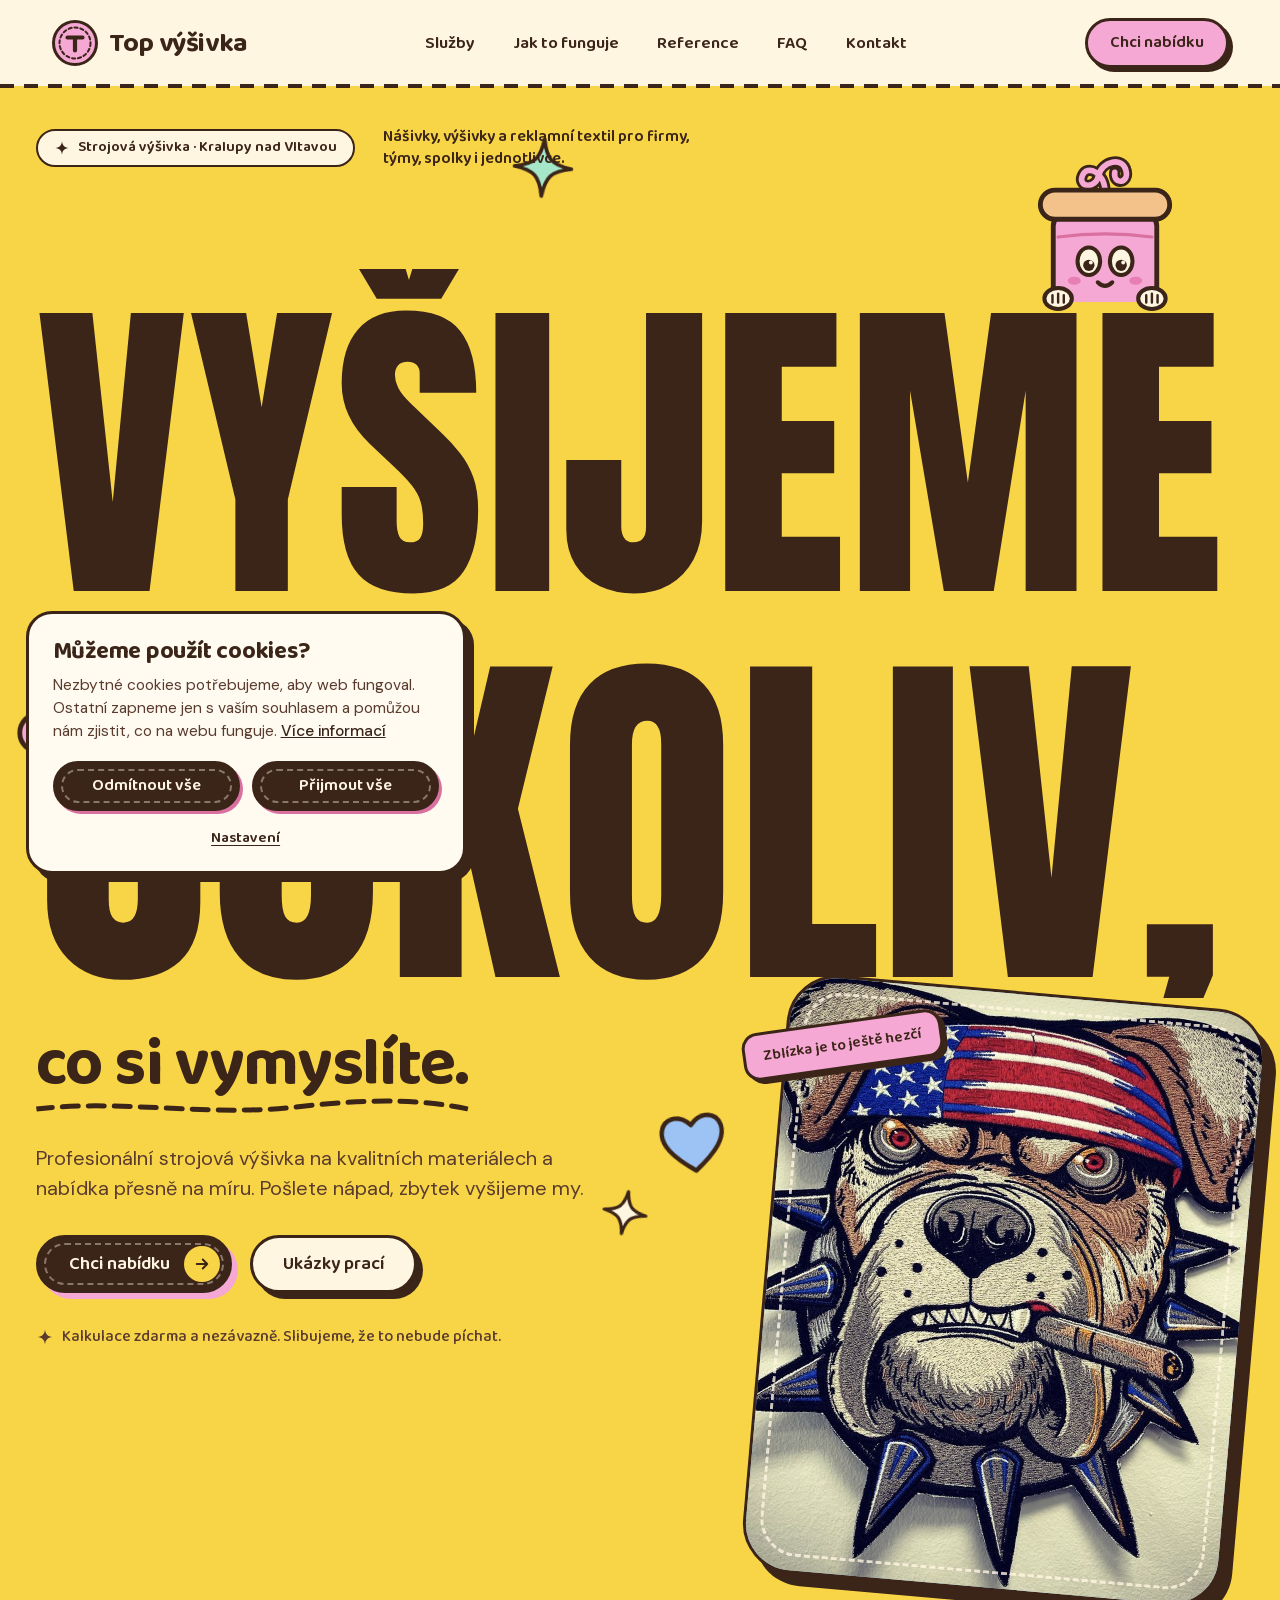
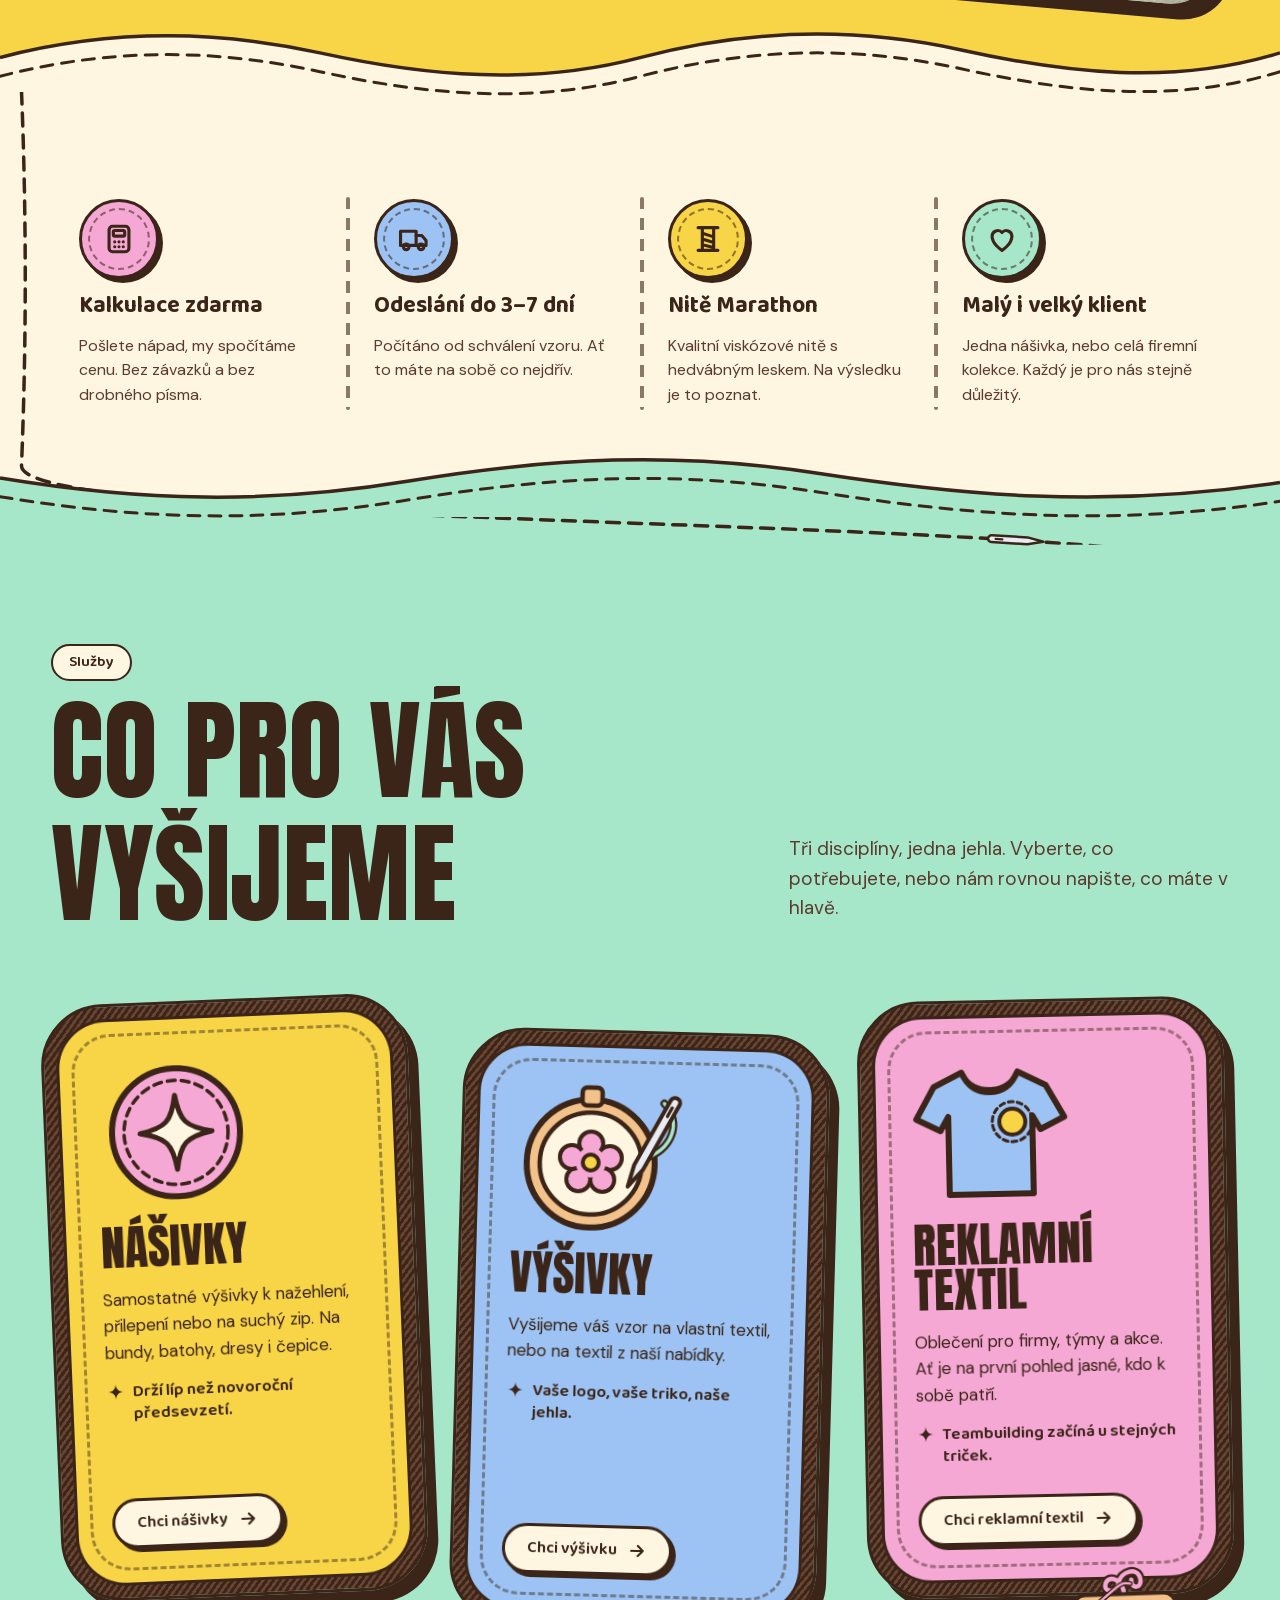
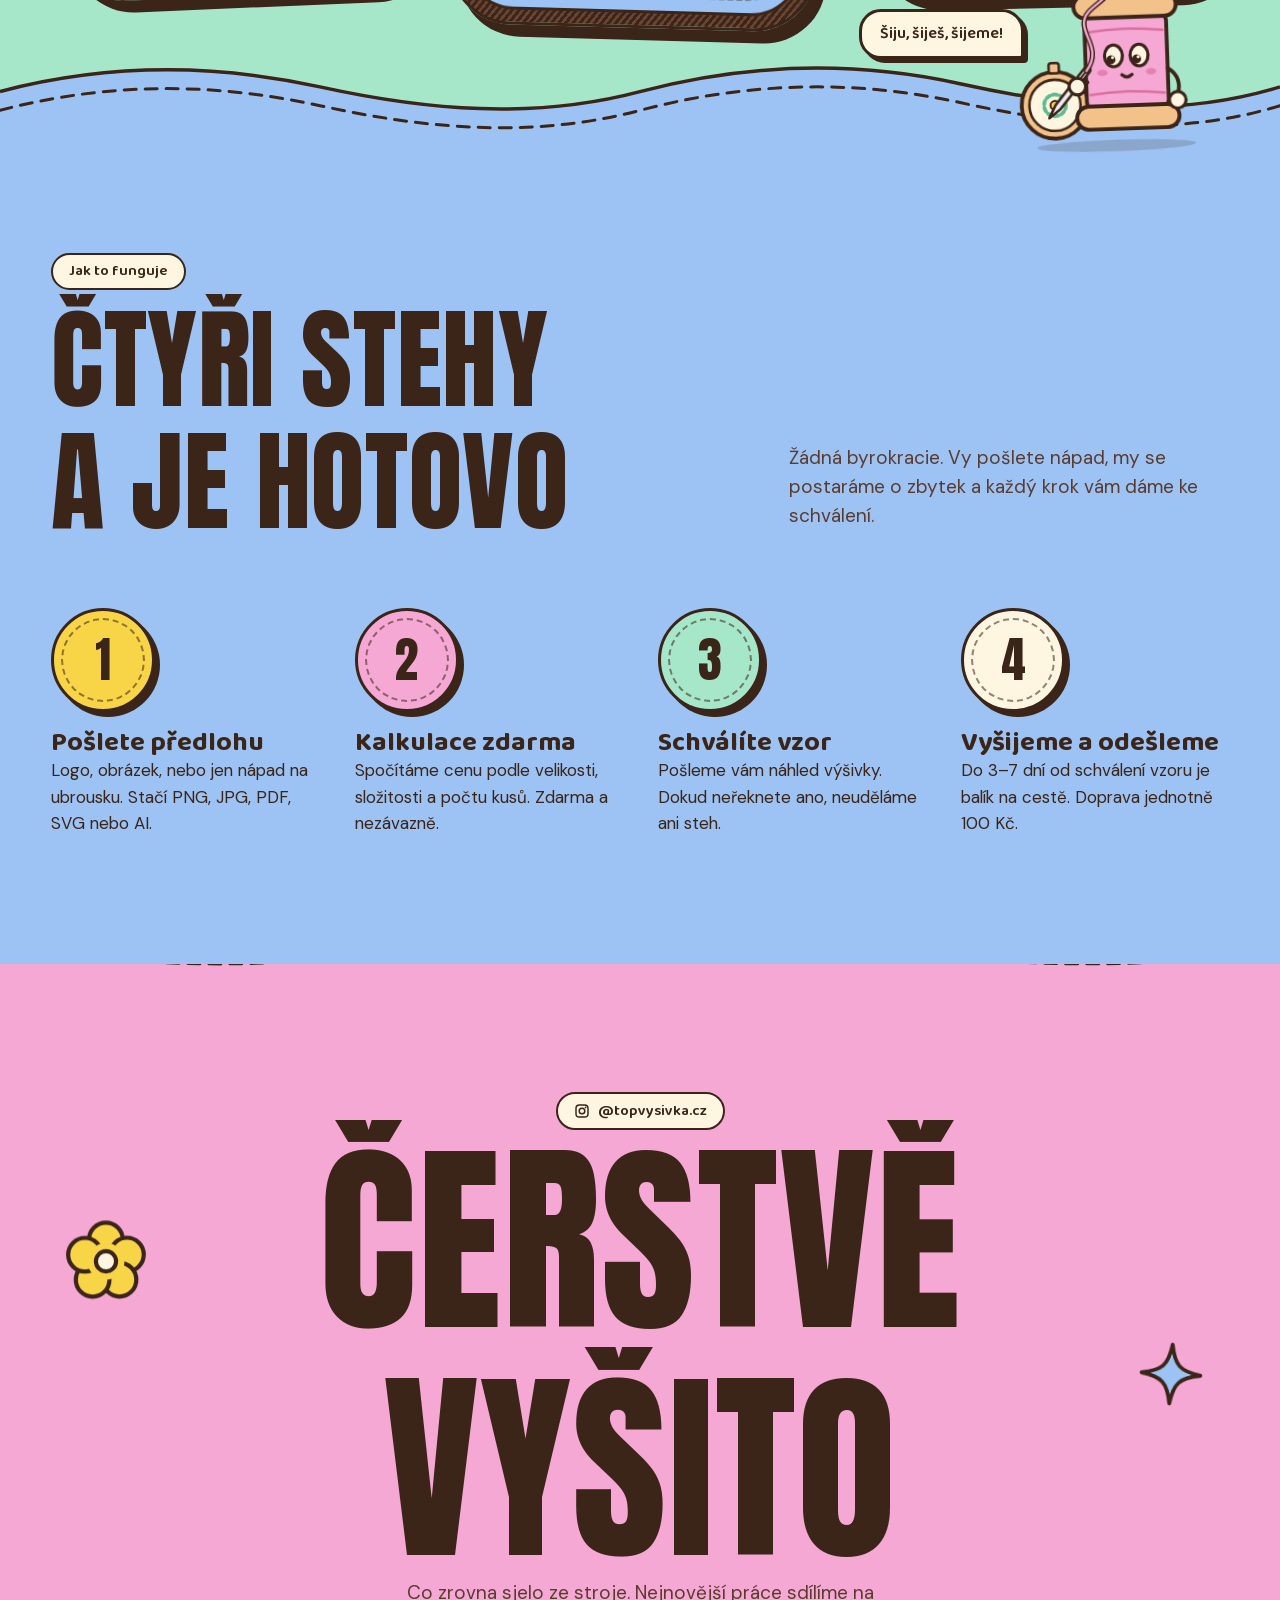
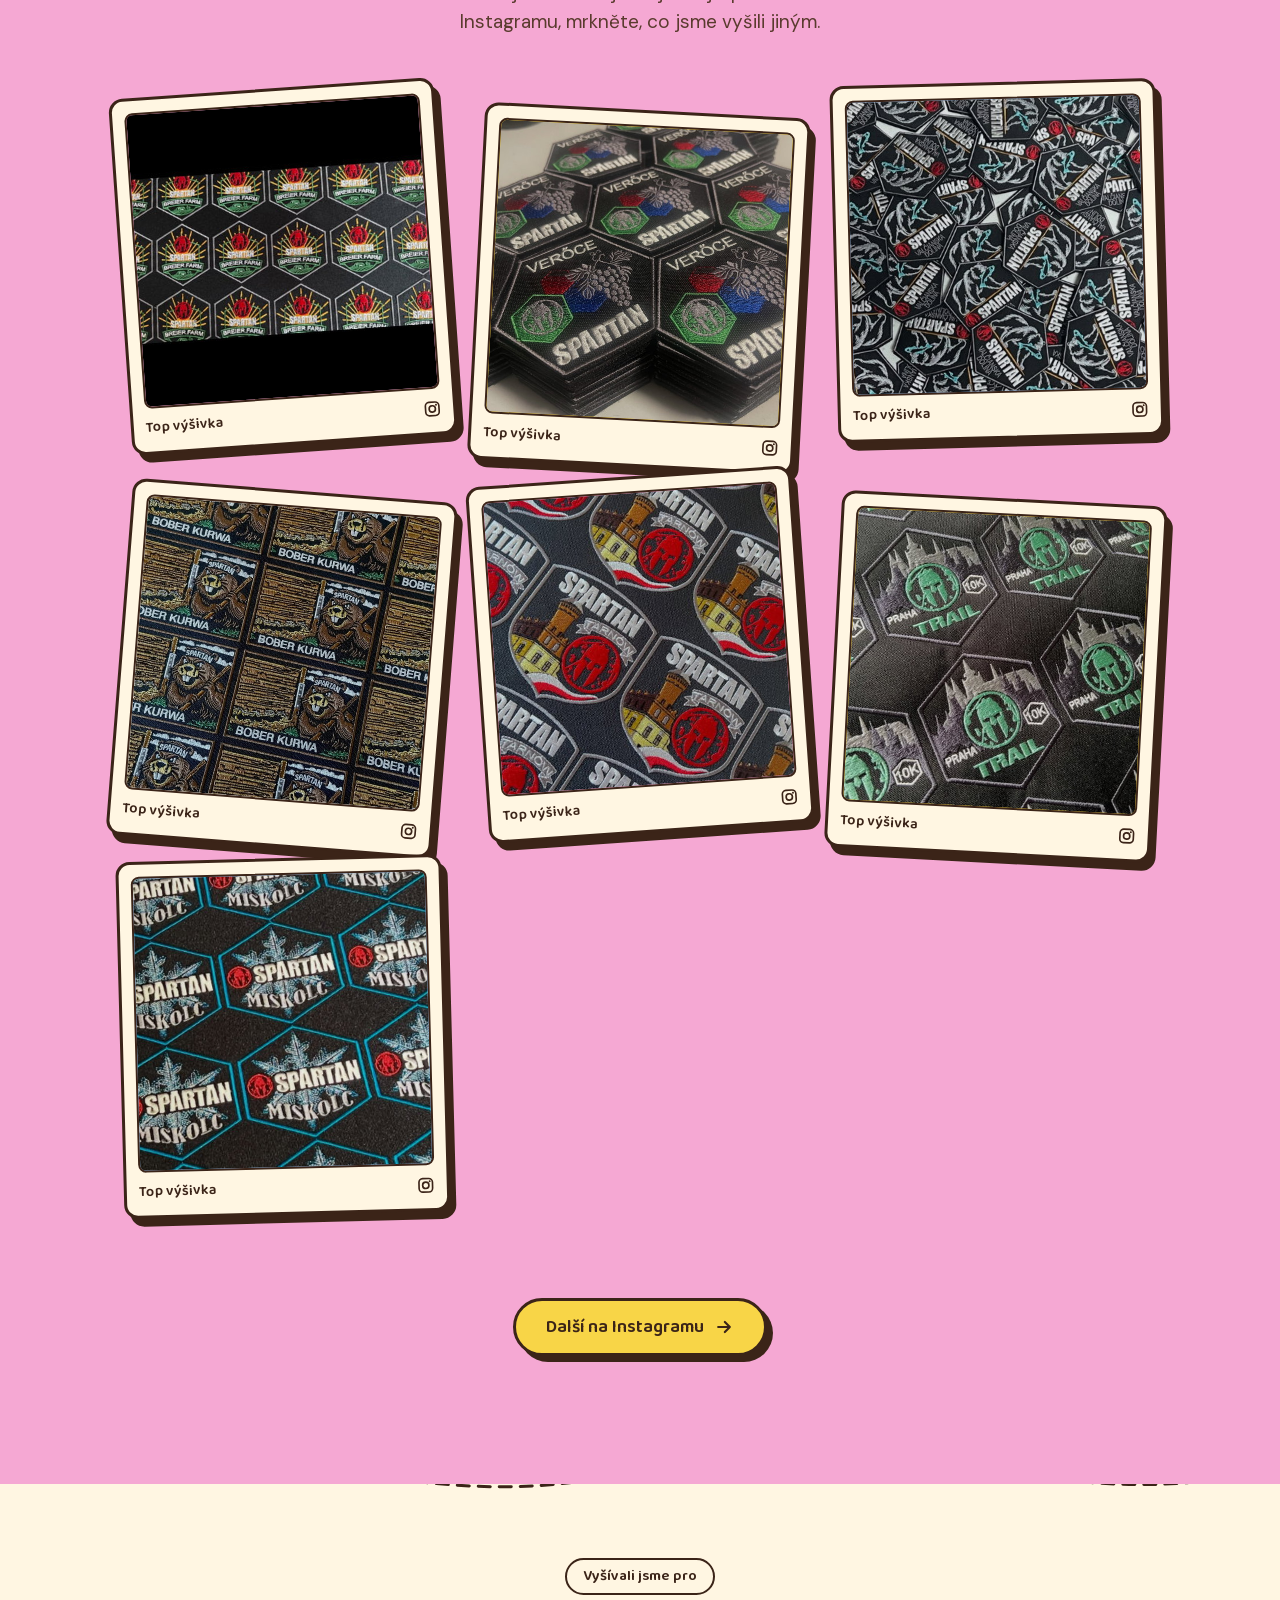
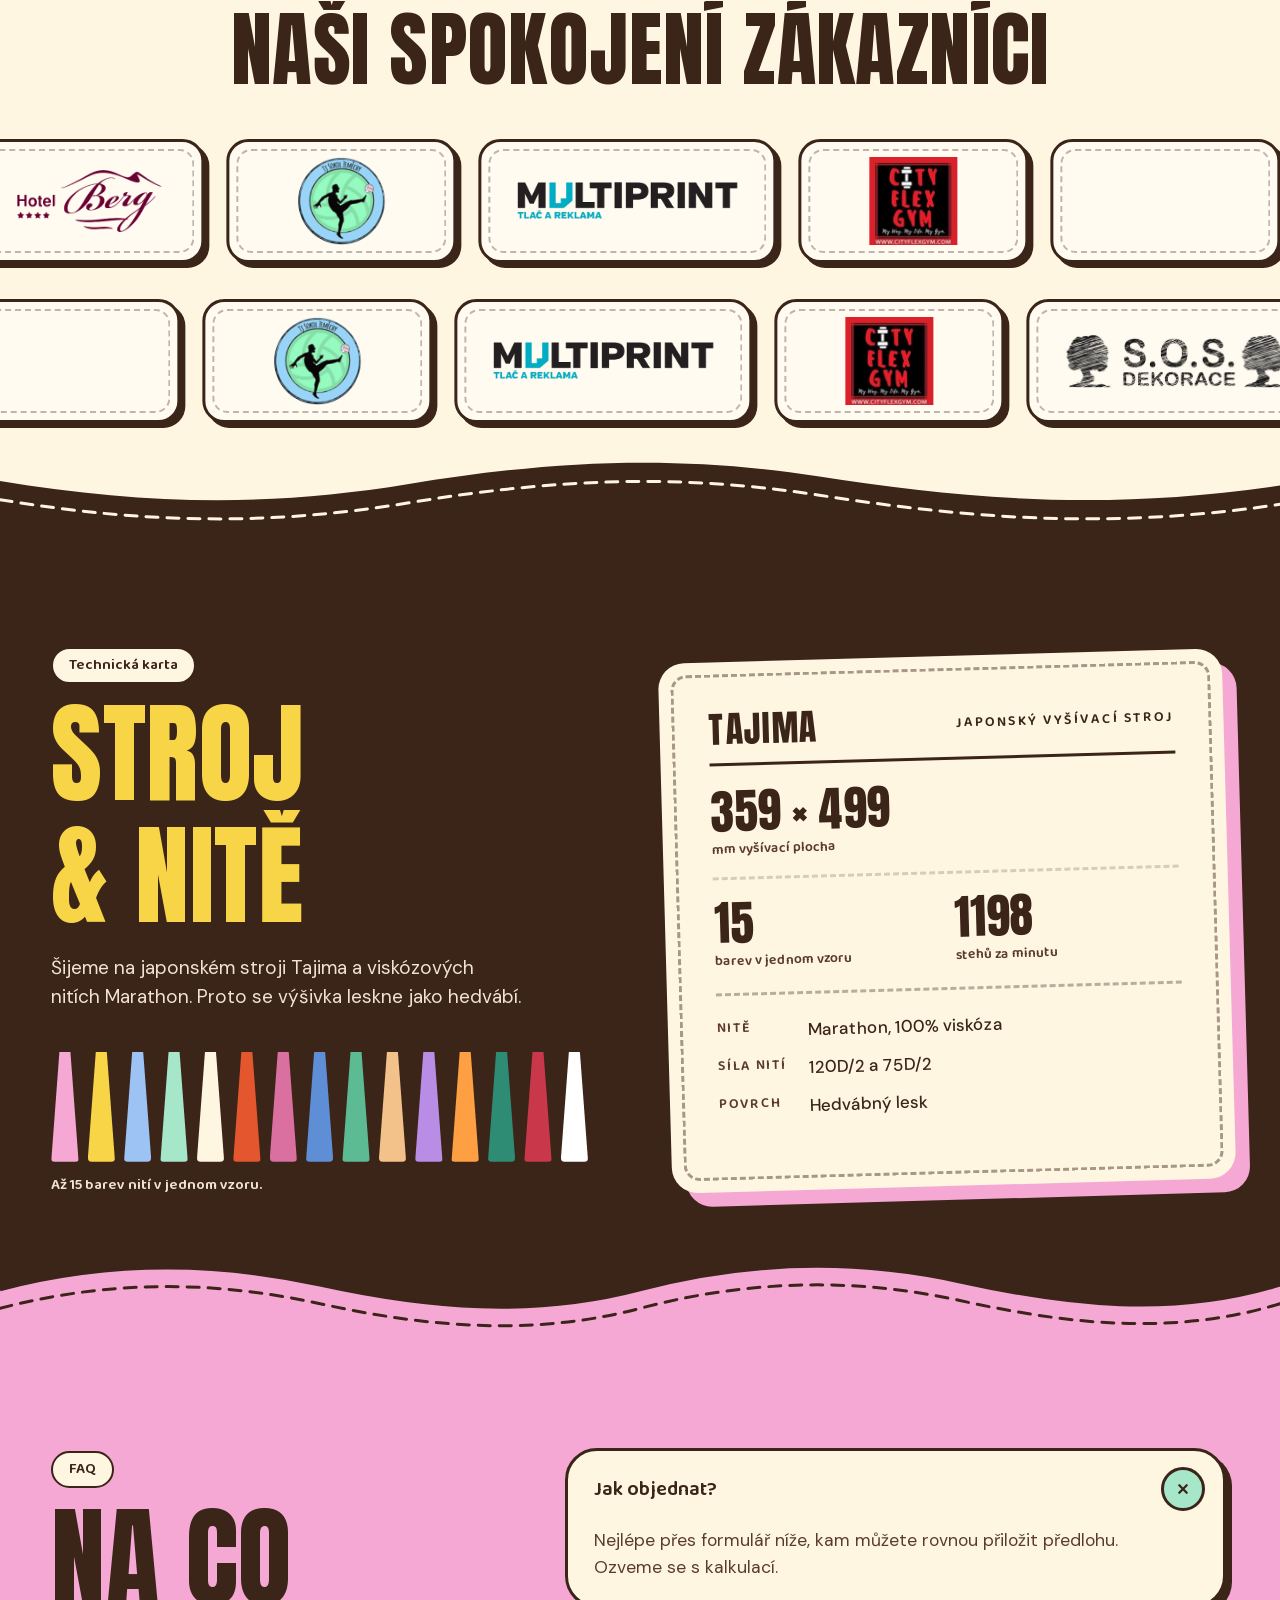
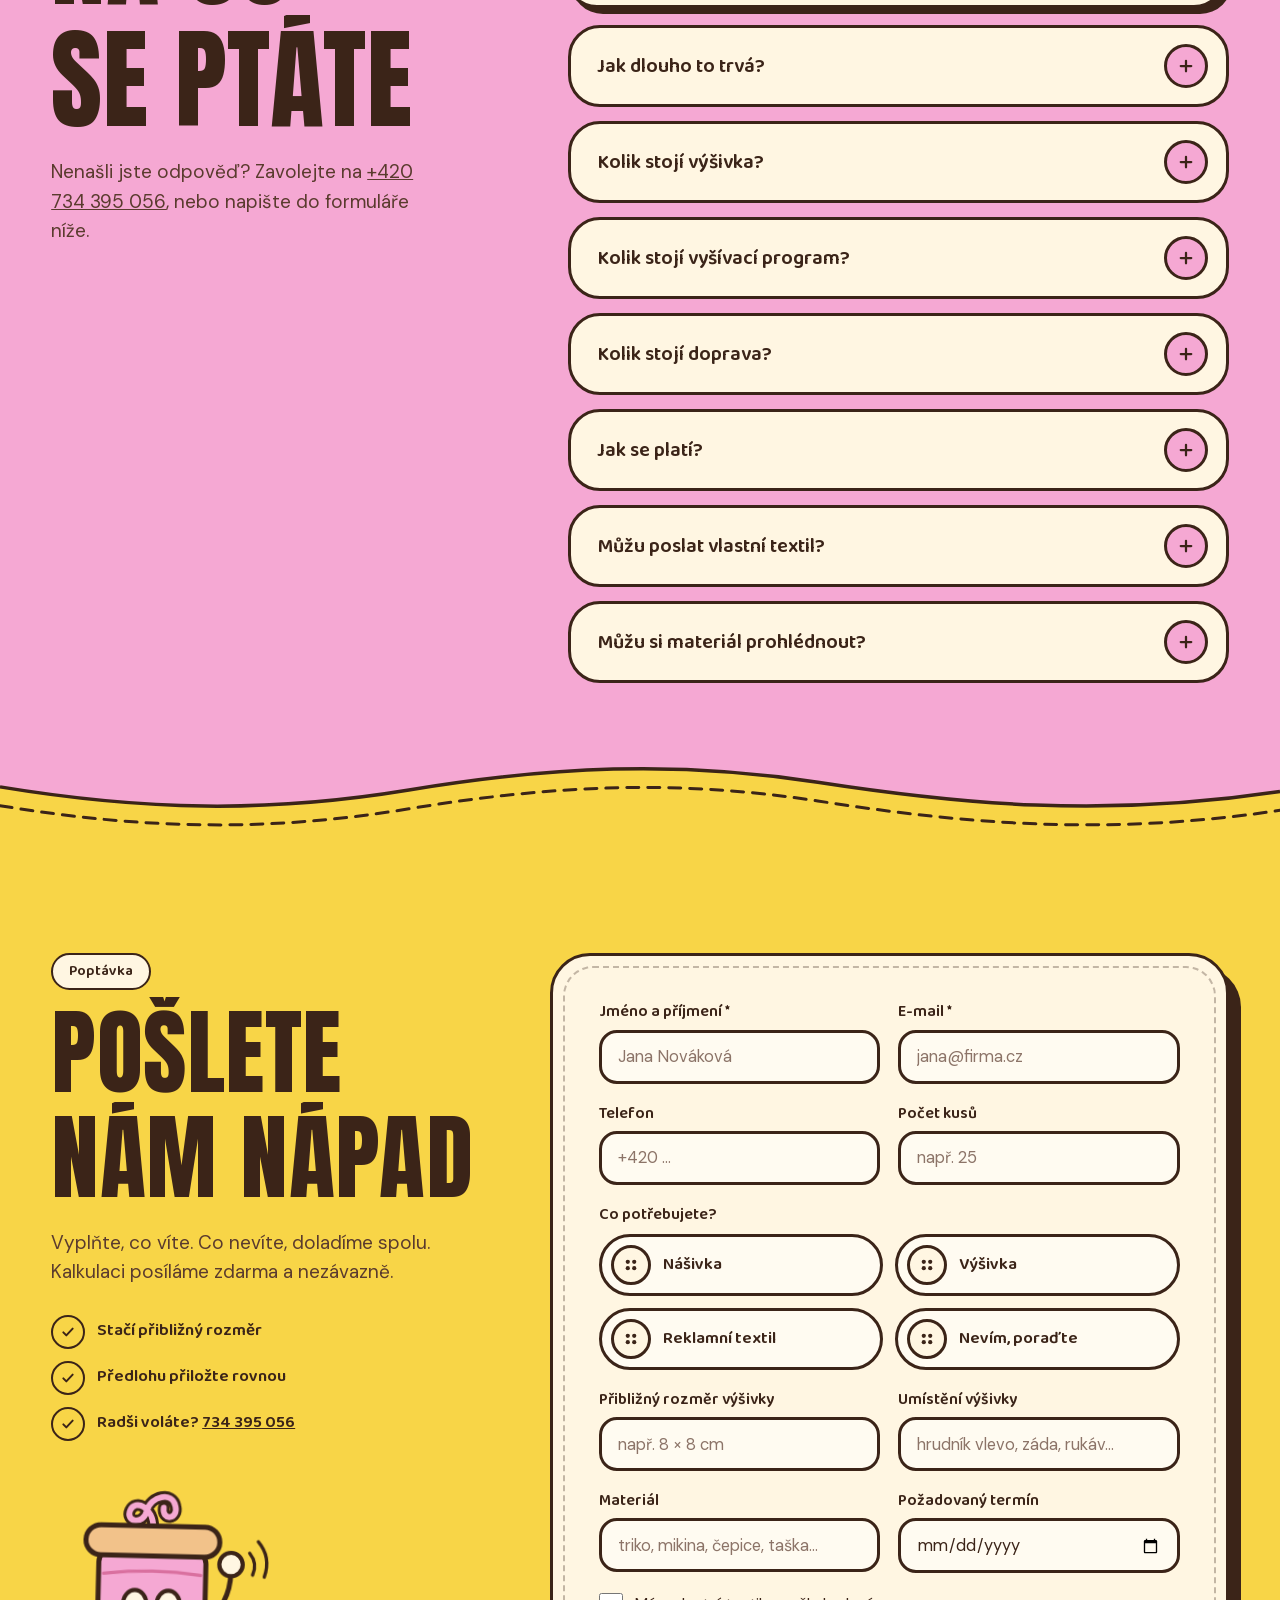
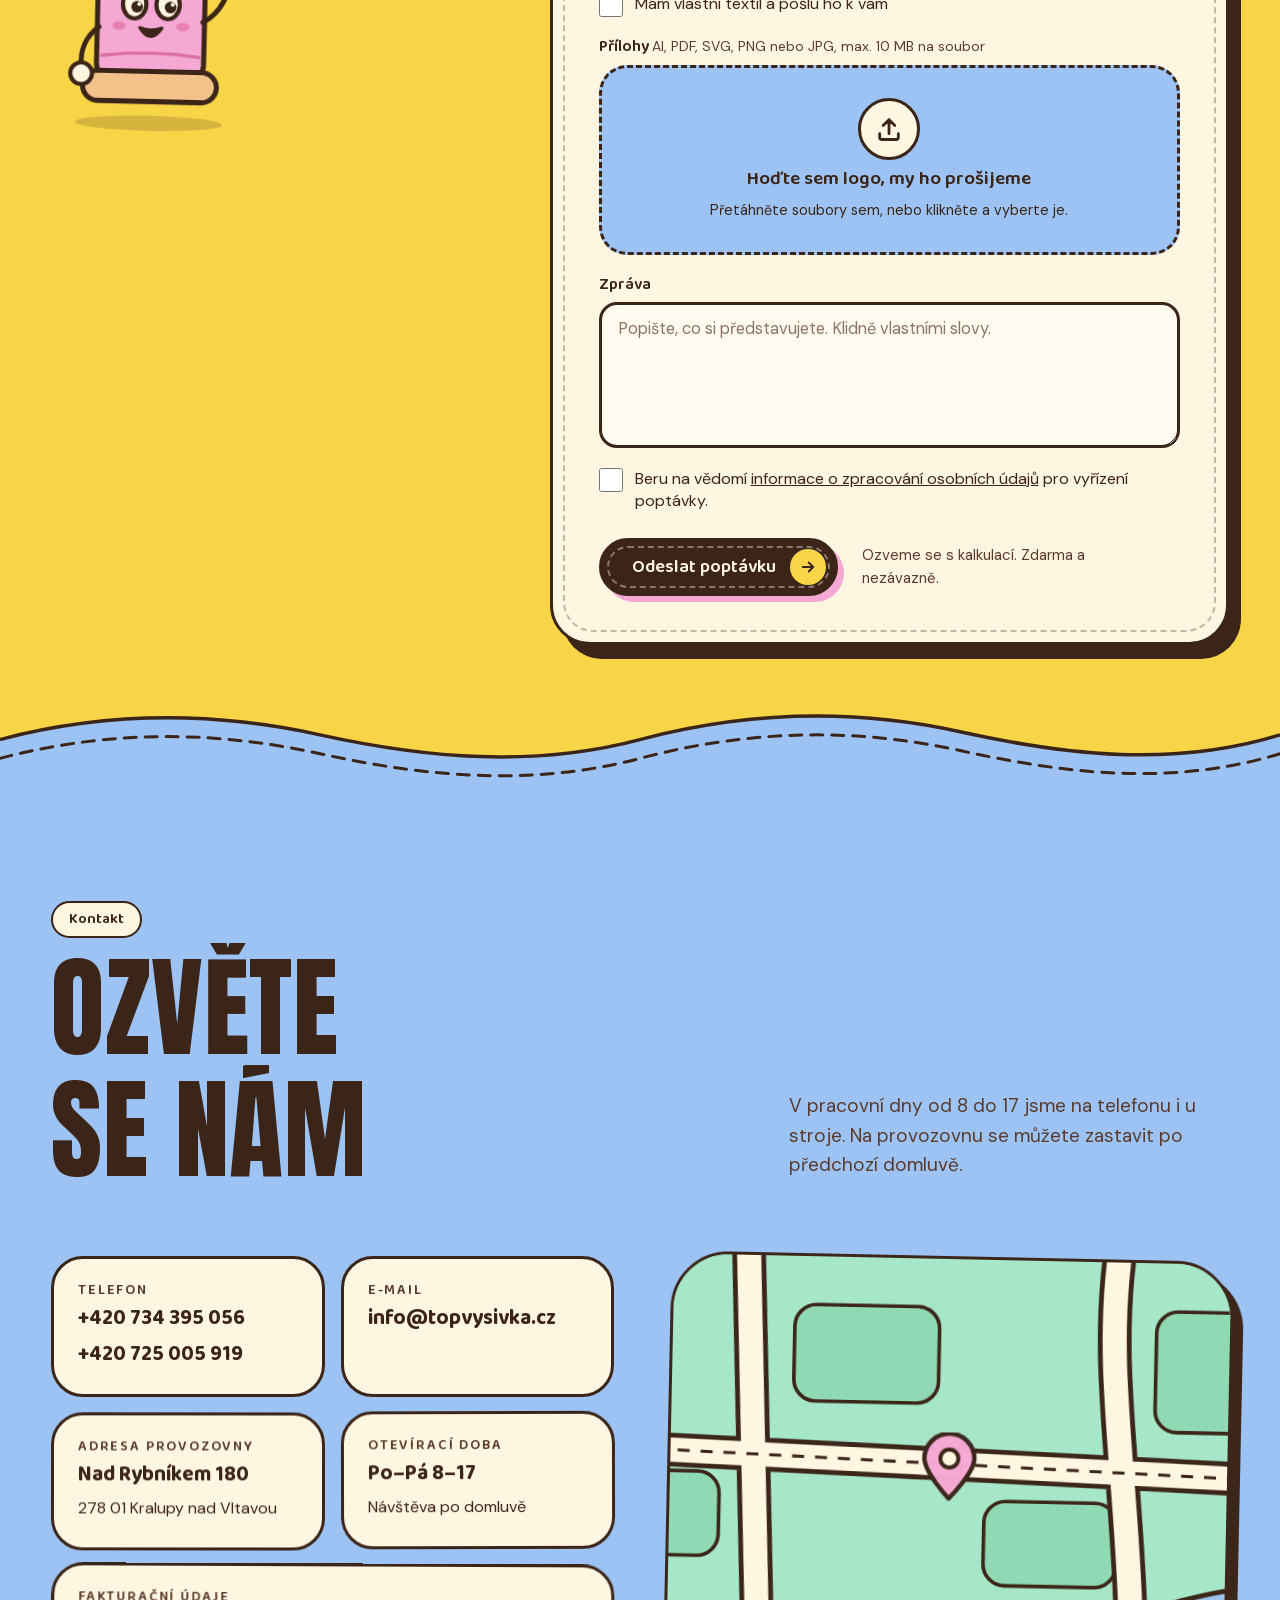
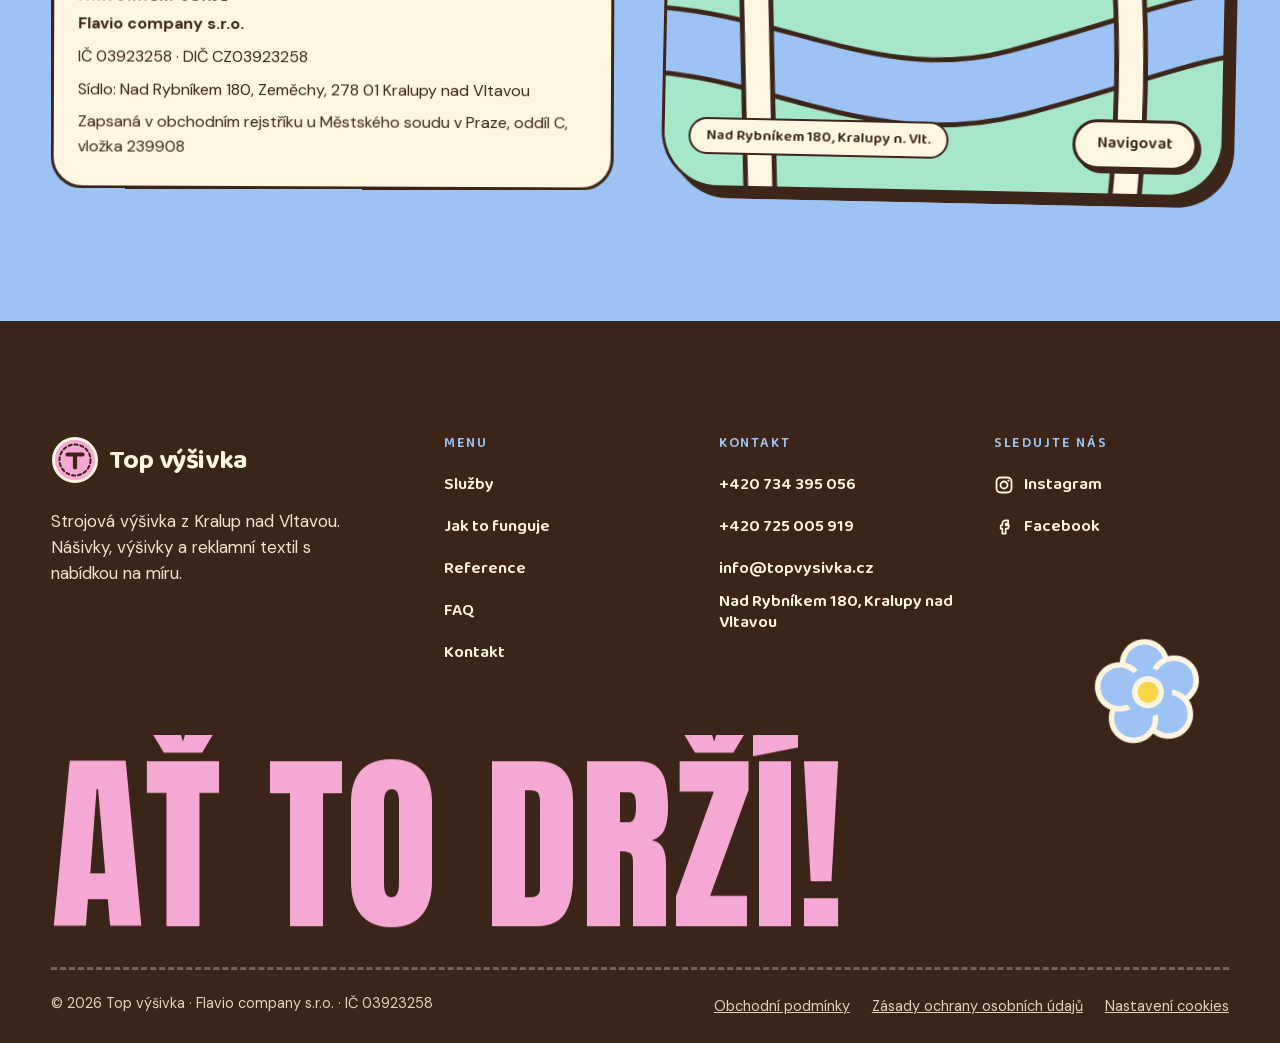
==== commit 5eed5834: "Instagram: aktualizace galerie" ====
--- a/index.html
+++ b/index.html
@@ -301,12 +301,13 @@
       </div>
       <div class="tv-ig__grid" data-instagram-feed="topvysivka.cz">
         <!-- INSTAGRAM:START -->
-          <a class="tv-polaroid" href="https://www.instagram.com/p/DYY_ZuZNdEH/" target="_blank" rel="noopener"><span class="tv-polaroid__img tv-polaroid__img--0"><img src="assets/img/instagram/18003437357743224.jpg" alt="Výšivka od Top výšivka" loading="lazy" width="700" height="525"></span><span class="tv-polaroid__cap"><span>Top výšivka</span><svg viewBox="0 0 24 24" aria-hidden="true"><rect x="3" y="3" width="18" height="18" rx="5" fill="none" stroke="currentColor" stroke-width="2.2"></rect><circle cx="12" cy="12" r="4.2" fill="none" stroke="currentColor" stroke-width="2.2"></circle><circle cx="17.3" cy="6.7" r="1.3" fill="currentColor"></circle></svg></span></a>
-          <a class="tv-polaroid" href="https://www.instagram.com/p/DYNZyl_tCse/" target="_blank" rel="noopener"><span class="tv-polaroid__img tv-polaroid__img--1"><img src="assets/img/instagram/18161621143431716.jpg" alt="Výšivka od Top výšivka" loading="lazy" width="700" height="394"></span><span class="tv-polaroid__cap"><span>Top výšivka</span><svg viewBox="0 0 24 24" aria-hidden="true"><rect x="3" y="3" width="18" height="18" rx="5" fill="none" stroke="currentColor" stroke-width="2.2"></rect><circle cx="12" cy="12" r="4.2" fill="none" stroke="currentColor" stroke-width="2.2"></circle><circle cx="17.3" cy="6.7" r="1.3" fill="currentColor"></circle></svg></span></a>
-          <a class="tv-polaroid" href="https://www.instagram.com/p/DW0n_ziDX6I/" target="_blank" rel="noopener"><span class="tv-polaroid__img tv-polaroid__img--2"><img src="assets/img/instagram/18110102167643848.jpg" alt="Výšivka od Top výšivka" loading="lazy" width="700" height="525"></span><span class="tv-polaroid__cap"><span>Top výšivka</span><svg viewBox="0 0 24 24" aria-hidden="true"><rect x="3" y="3" width="18" height="18" rx="5" fill="none" stroke="currentColor" stroke-width="2.2"></rect><circle cx="12" cy="12" r="4.2" fill="none" stroke="currentColor" stroke-width="2.2"></circle><circle cx="17.3" cy="6.7" r="1.3" fill="currentColor"></circle></svg></span></a>
-          <a class="tv-polaroid" href="https://www.instagram.com/p/DV-xvxkDWZi/" target="_blank" rel="noopener"><span class="tv-polaroid__img tv-polaroid__img--3"><img src="assets/img/instagram/17879416707394477.jpg" alt="Výšivka od Top výšivka" loading="lazy" width="700" height="393"></span><span class="tv-polaroid__cap"><span>Top výšivka</span><svg viewBox="0 0 24 24" aria-hidden="true"><rect x="3" y="3" width="18" height="18" rx="5" fill="none" stroke="currentColor" stroke-width="2.2"></rect><circle cx="12" cy="12" r="4.2" fill="none" stroke="currentColor" stroke-width="2.2"></circle><circle cx="17.3" cy="6.7" r="1.3" fill="currentColor"></circle></svg></span></a>
-          <a class="tv-polaroid" href="https://www.instagram.com/p/DUxz2kJDePr/" target="_blank" rel="noopener"><span class="tv-polaroid__img tv-polaroid__img--0"><img src="assets/img/instagram/17947030527102126.jpg" alt="Výšivka od Top výšivka" loading="lazy" width="700" height="393"></span><span class="tv-polaroid__cap"><span>Top výšivka</span><svg viewBox="0 0 24 24" aria-hidden="true"><rect x="3" y="3" width="18" height="18" rx="5" fill="none" stroke="currentColor" stroke-width="2.2"></rect><circle cx="12" cy="12" r="4.2" fill="none" stroke="currentColor" stroke-width="2.2"></circle><circle cx="17.3" cy="6.7" r="1.3" fill="currentColor"></circle></svg></span></a>
-          <a class="tv-polaroid" href="https://www.instagram.com/p/DUi4y-njbFp/" target="_blank" rel="noopener"><span class="tv-polaroid__img tv-polaroid__img--1"><img src="assets/img/instagram/18100908934700684.jpg" alt="Výšivka od Top výšivka" loading="lazy" width="700" height="393"></span><span class="tv-polaroid__cap"><span>Top výšivka</span><svg viewBox="0 0 24 24" aria-hidden="true"><rect x="3" y="3" width="18" height="18" rx="5" fill="none" stroke="currentColor" stroke-width="2.2"></rect><circle cx="12" cy="12" r="4.2" fill="none" stroke="currentColor" stroke-width="2.2"></circle><circle cx="17.3" cy="6.7" r="1.3" fill="currentColor"></circle></svg></span></a>
+          <a class="tv-polaroid" href="https://www.instagram.com/reel/DfeQ07ftzfA/" target="_blank" rel="noopener"><span class="tv-polaroid__img tv-polaroid__img--0"><img src="assets/img/instagram/18104867696157458.jpg" alt="Výšivka od Top výšivka" loading="lazy" width="394" height="700"></span><span class="tv-polaroid__cap"><span>Top výšivka</span><svg viewBox="0 0 24 24" aria-hidden="true"><rect x="3" y="3" width="18" height="18" rx="5" fill="none" stroke="currentColor" stroke-width="2.2"></rect><circle cx="12" cy="12" r="4.2" fill="none" stroke="currentColor" stroke-width="2.2"></circle><circle cx="17.3" cy="6.7" r="1.3" fill="currentColor"></circle></svg></span></a>
+          <a class="tv-polaroid" href="https://www.instagram.com/p/DYY_ZuZNdEH/" target="_blank" rel="noopener"><span class="tv-polaroid__img tv-polaroid__img--1"><img src="assets/img/instagram/18003437357743224.jpg" alt="Výšivka od Top výšivka" loading="lazy" width="700" height="525"></span><span class="tv-polaroid__cap"><span>Top výšivka</span><svg viewBox="0 0 24 24" aria-hidden="true"><rect x="3" y="3" width="18" height="18" rx="5" fill="none" stroke="currentColor" stroke-width="2.2"></rect><circle cx="12" cy="12" r="4.2" fill="none" stroke="currentColor" stroke-width="2.2"></circle><circle cx="17.3" cy="6.7" r="1.3" fill="currentColor"></circle></svg></span></a>
+          <a class="tv-polaroid" href="https://www.instagram.com/p/DYNZyl_tCse/" target="_blank" rel="noopener"><span class="tv-polaroid__img tv-polaroid__img--2"><img src="assets/img/instagram/18161621143431716.jpg" alt="Výšivka od Top výšivka" loading="lazy" width="700" height="394"></span><span class="tv-polaroid__cap"><span>Top výšivka</span><svg viewBox="0 0 24 24" aria-hidden="true"><rect x="3" y="3" width="18" height="18" rx="5" fill="none" stroke="currentColor" stroke-width="2.2"></rect><circle cx="12" cy="12" r="4.2" fill="none" stroke="currentColor" stroke-width="2.2"></circle><circle cx="17.3" cy="6.7" r="1.3" fill="currentColor"></circle></svg></span></a>
+          <a class="tv-polaroid" href="https://www.instagram.com/p/DW0n_ziDX6I/" target="_blank" rel="noopener"><span class="tv-polaroid__img tv-polaroid__img--3"><img src="assets/img/instagram/18110102167643848.jpg" alt="Výšivka od Top výšivka" loading="lazy" width="700" height="525"></span><span class="tv-polaroid__cap"><span>Top výšivka</span><svg viewBox="0 0 24 24" aria-hidden="true"><rect x="3" y="3" width="18" height="18" rx="5" fill="none" stroke="currentColor" stroke-width="2.2"></rect><circle cx="12" cy="12" r="4.2" fill="none" stroke="currentColor" stroke-width="2.2"></circle><circle cx="17.3" cy="6.7" r="1.3" fill="currentColor"></circle></svg></span></a>
+          <a class="tv-polaroid" href="https://www.instagram.com/p/DV-xvxkDWZi/" target="_blank" rel="noopener"><span class="tv-polaroid__img tv-polaroid__img--0"><img src="assets/img/instagram/17879416707394477.jpg" alt="Výšivka od Top výšivka" loading="lazy" width="700" height="393"></span><span class="tv-polaroid__cap"><span>Top výšivka</span><svg viewBox="0 0 24 24" aria-hidden="true"><rect x="3" y="3" width="18" height="18" rx="5" fill="none" stroke="currentColor" stroke-width="2.2"></rect><circle cx="12" cy="12" r="4.2" fill="none" stroke="currentColor" stroke-width="2.2"></circle><circle cx="17.3" cy="6.7" r="1.3" fill="currentColor"></circle></svg></span></a>
+          <a class="tv-polaroid" href="https://www.instagram.com/p/DUxz2kJDePr/" target="_blank" rel="noopener"><span class="tv-polaroid__img tv-polaroid__img--1"><img src="assets/img/instagram/17947030527102126.jpg" alt="Výšivka od Top výšivka" loading="lazy" width="700" height="393"></span><span class="tv-polaroid__cap"><span>Top výšivka</span><svg viewBox="0 0 24 24" aria-hidden="true"><rect x="3" y="3" width="18" height="18" rx="5" fill="none" stroke="currentColor" stroke-width="2.2"></rect><circle cx="12" cy="12" r="4.2" fill="none" stroke="currentColor" stroke-width="2.2"></circle><circle cx="17.3" cy="6.7" r="1.3" fill="currentColor"></circle></svg></span></a>
+          <a class="tv-polaroid" href="https://www.instagram.com/p/DUi4y-njbFp/" target="_blank" rel="noopener"><span class="tv-polaroid__img tv-polaroid__img--2"><img src="assets/img/instagram/18100908934700684.jpg" alt="Výšivka od Top výšivka" loading="lazy" width="700" height="393"></span><span class="tv-polaroid__cap"><span>Top výšivka</span><svg viewBox="0 0 24 24" aria-hidden="true"><rect x="3" y="3" width="18" height="18" rx="5" fill="none" stroke="currentColor" stroke-width="2.2"></rect><circle cx="12" cy="12" r="4.2" fill="none" stroke="currentColor" stroke-width="2.2"></circle><circle cx="17.3" cy="6.7" r="1.3" fill="currentColor"></circle></svg></span></a>
         <!-- INSTAGRAM:END -->
       </div>
       <div class="tv-ig__more">
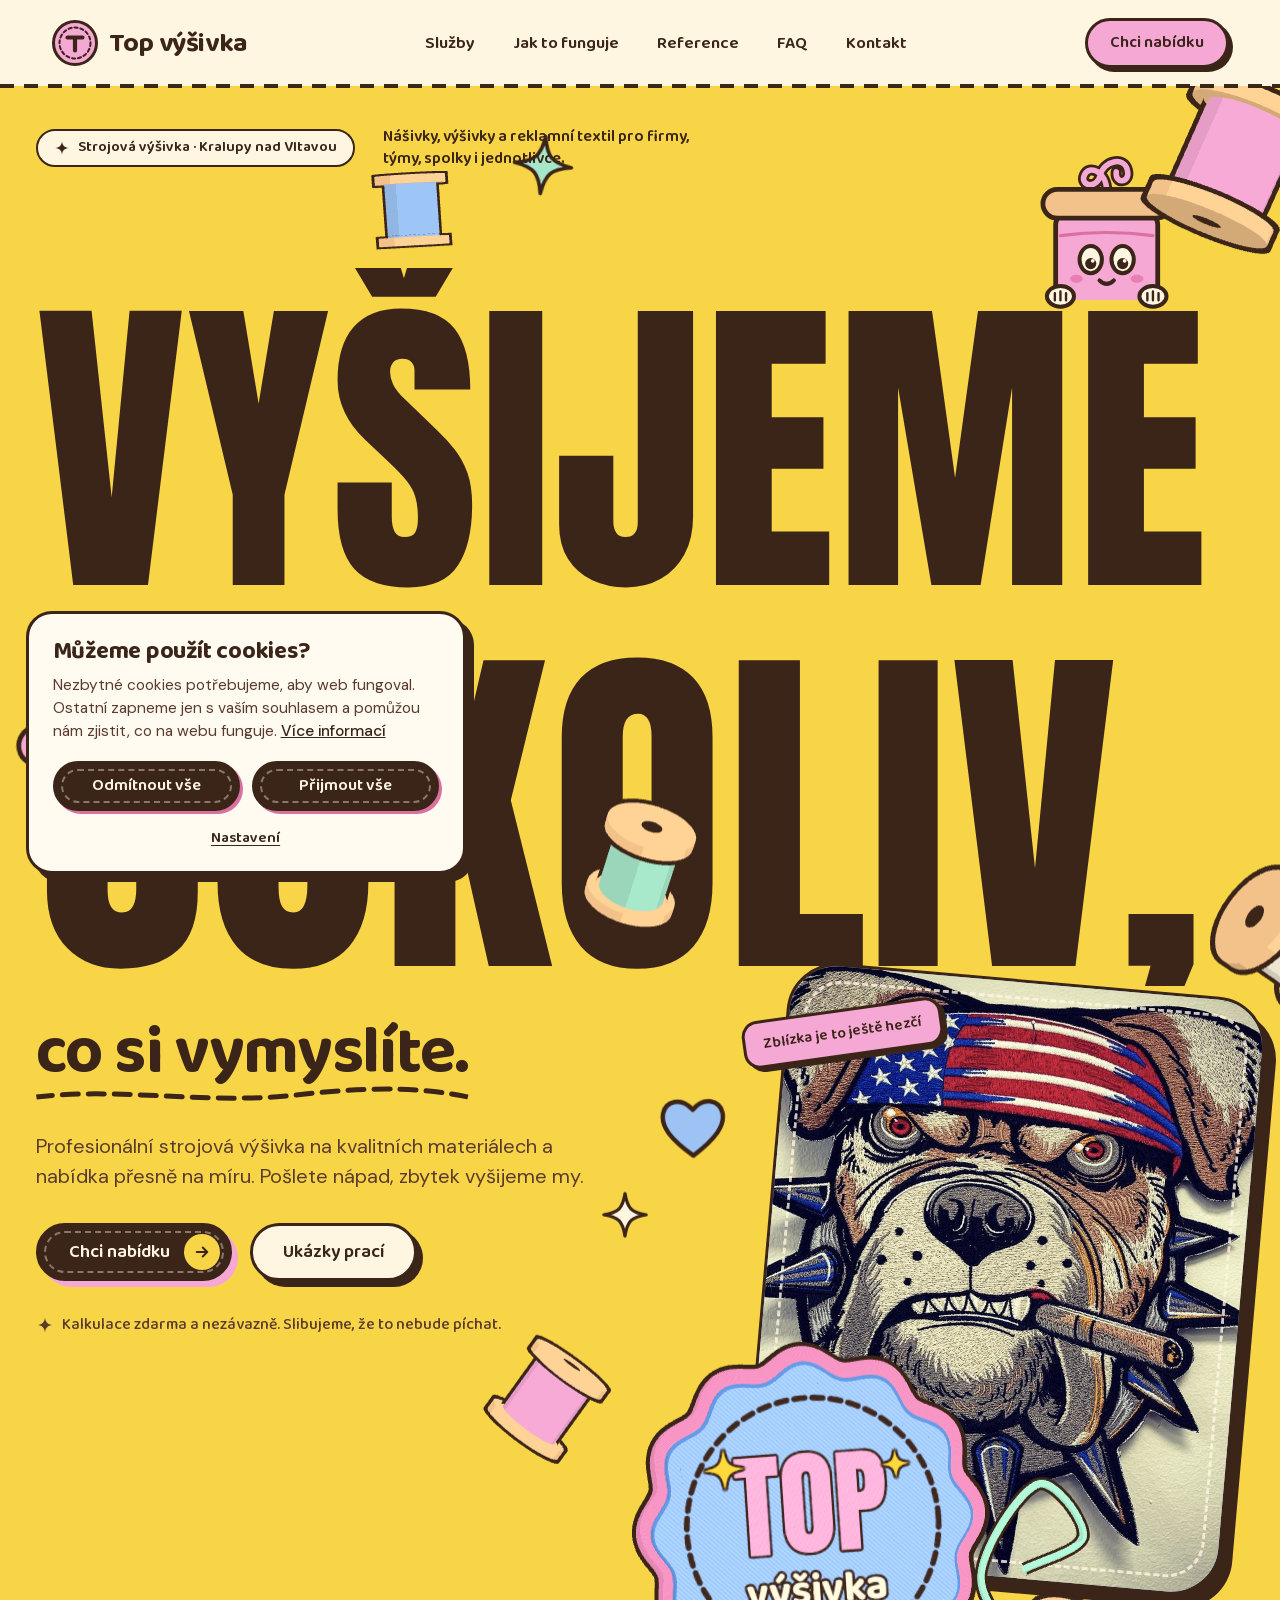
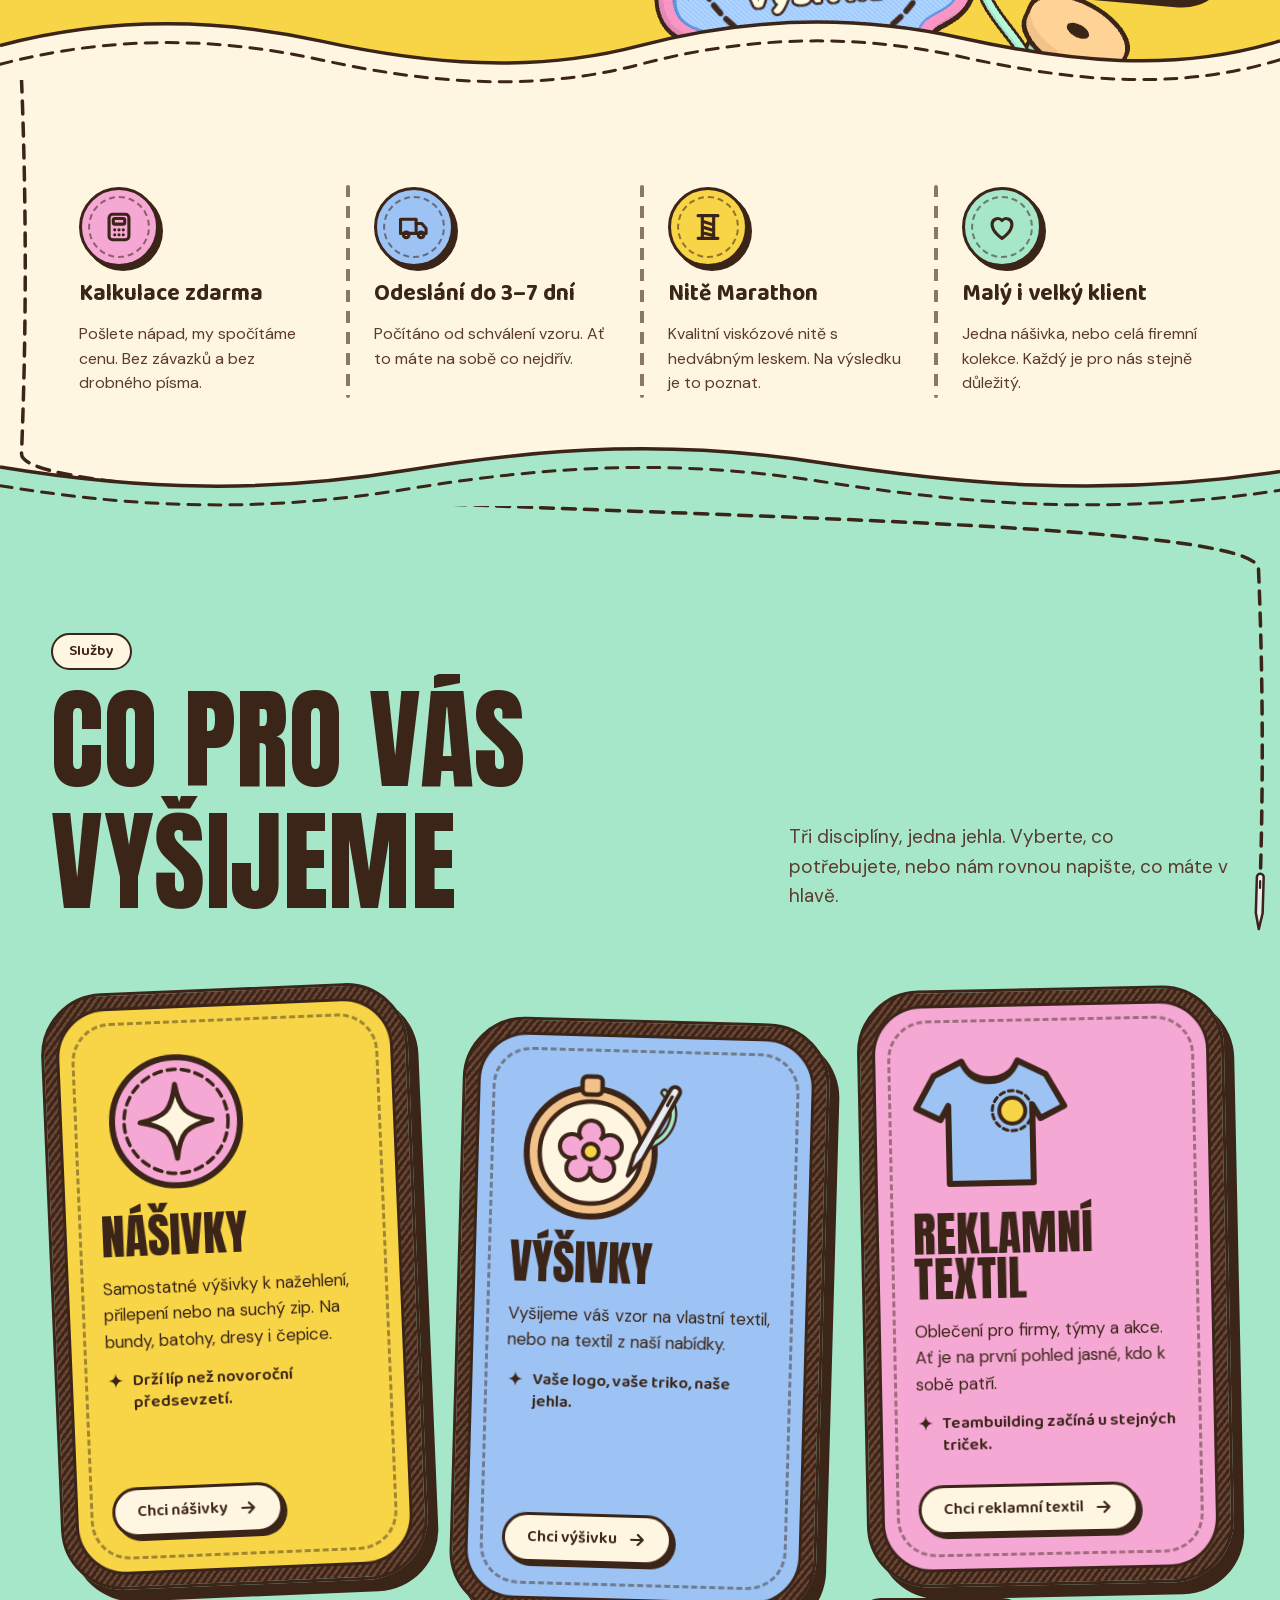
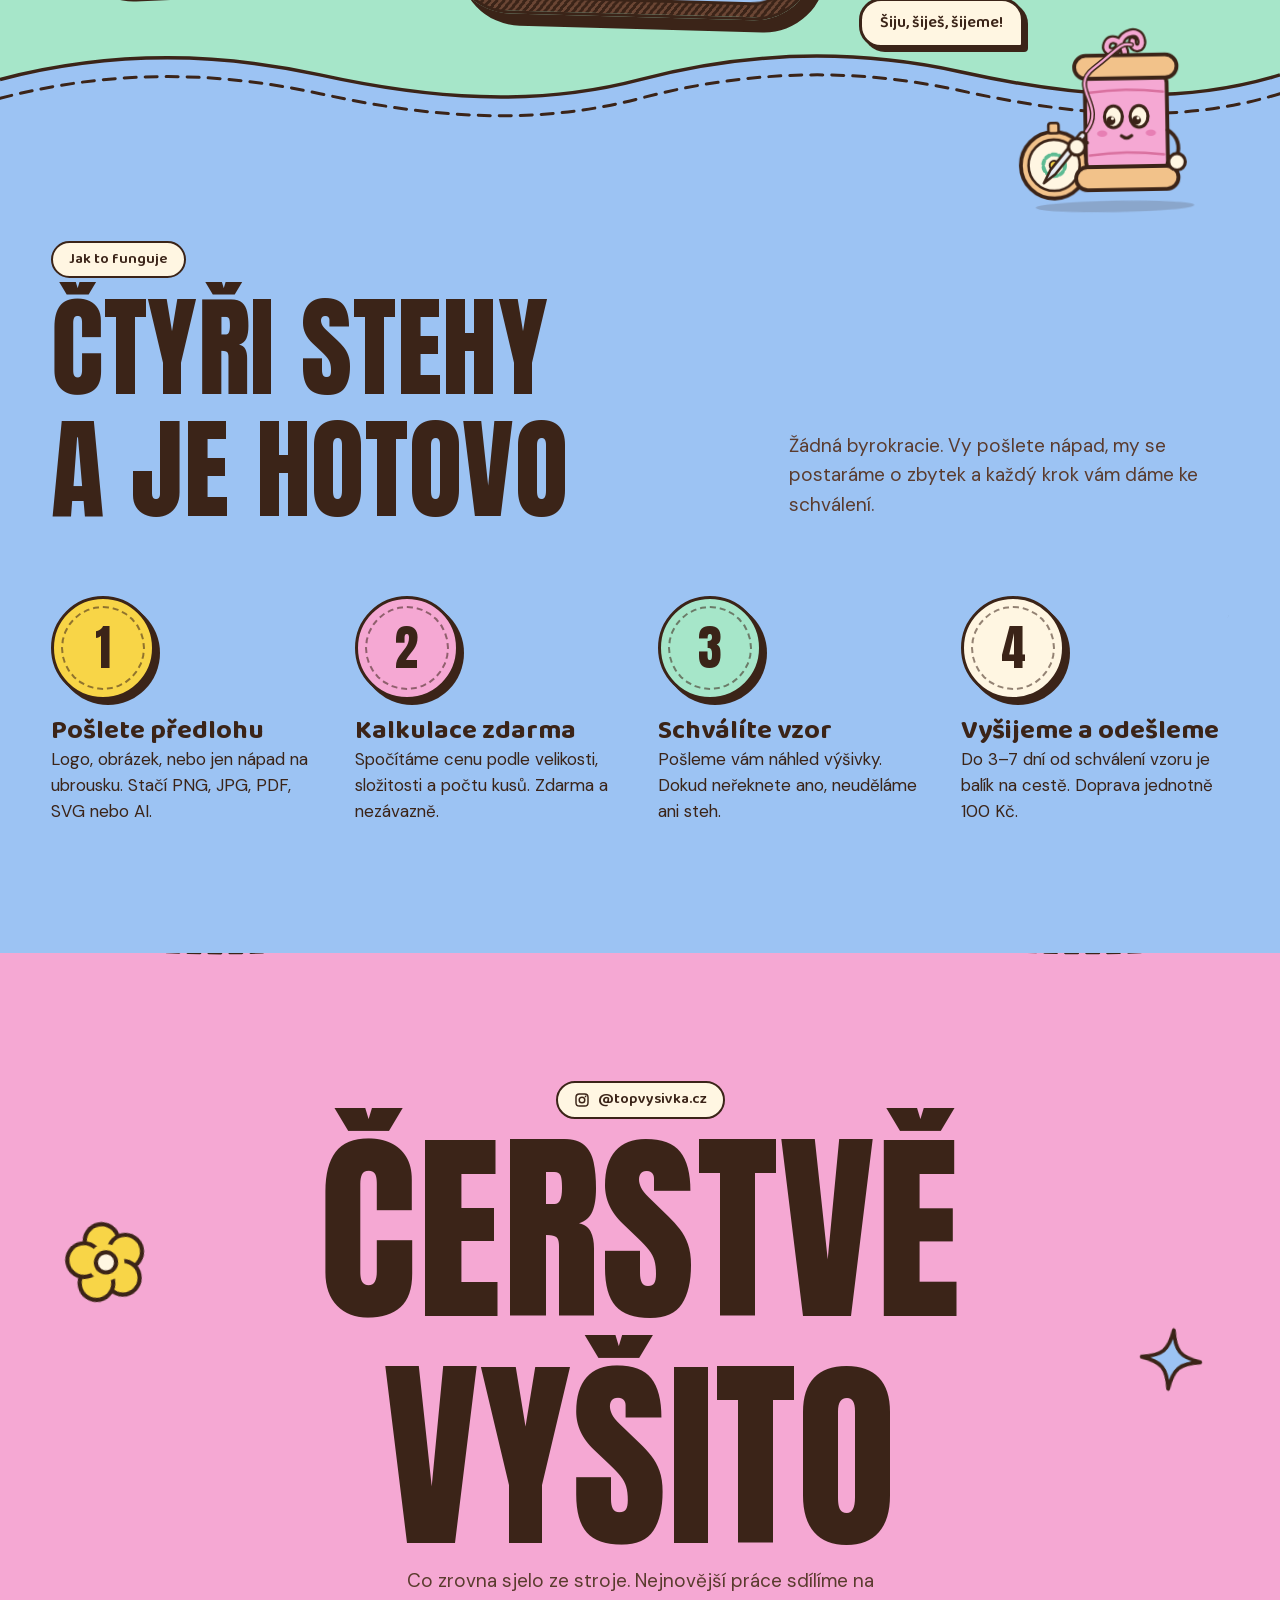
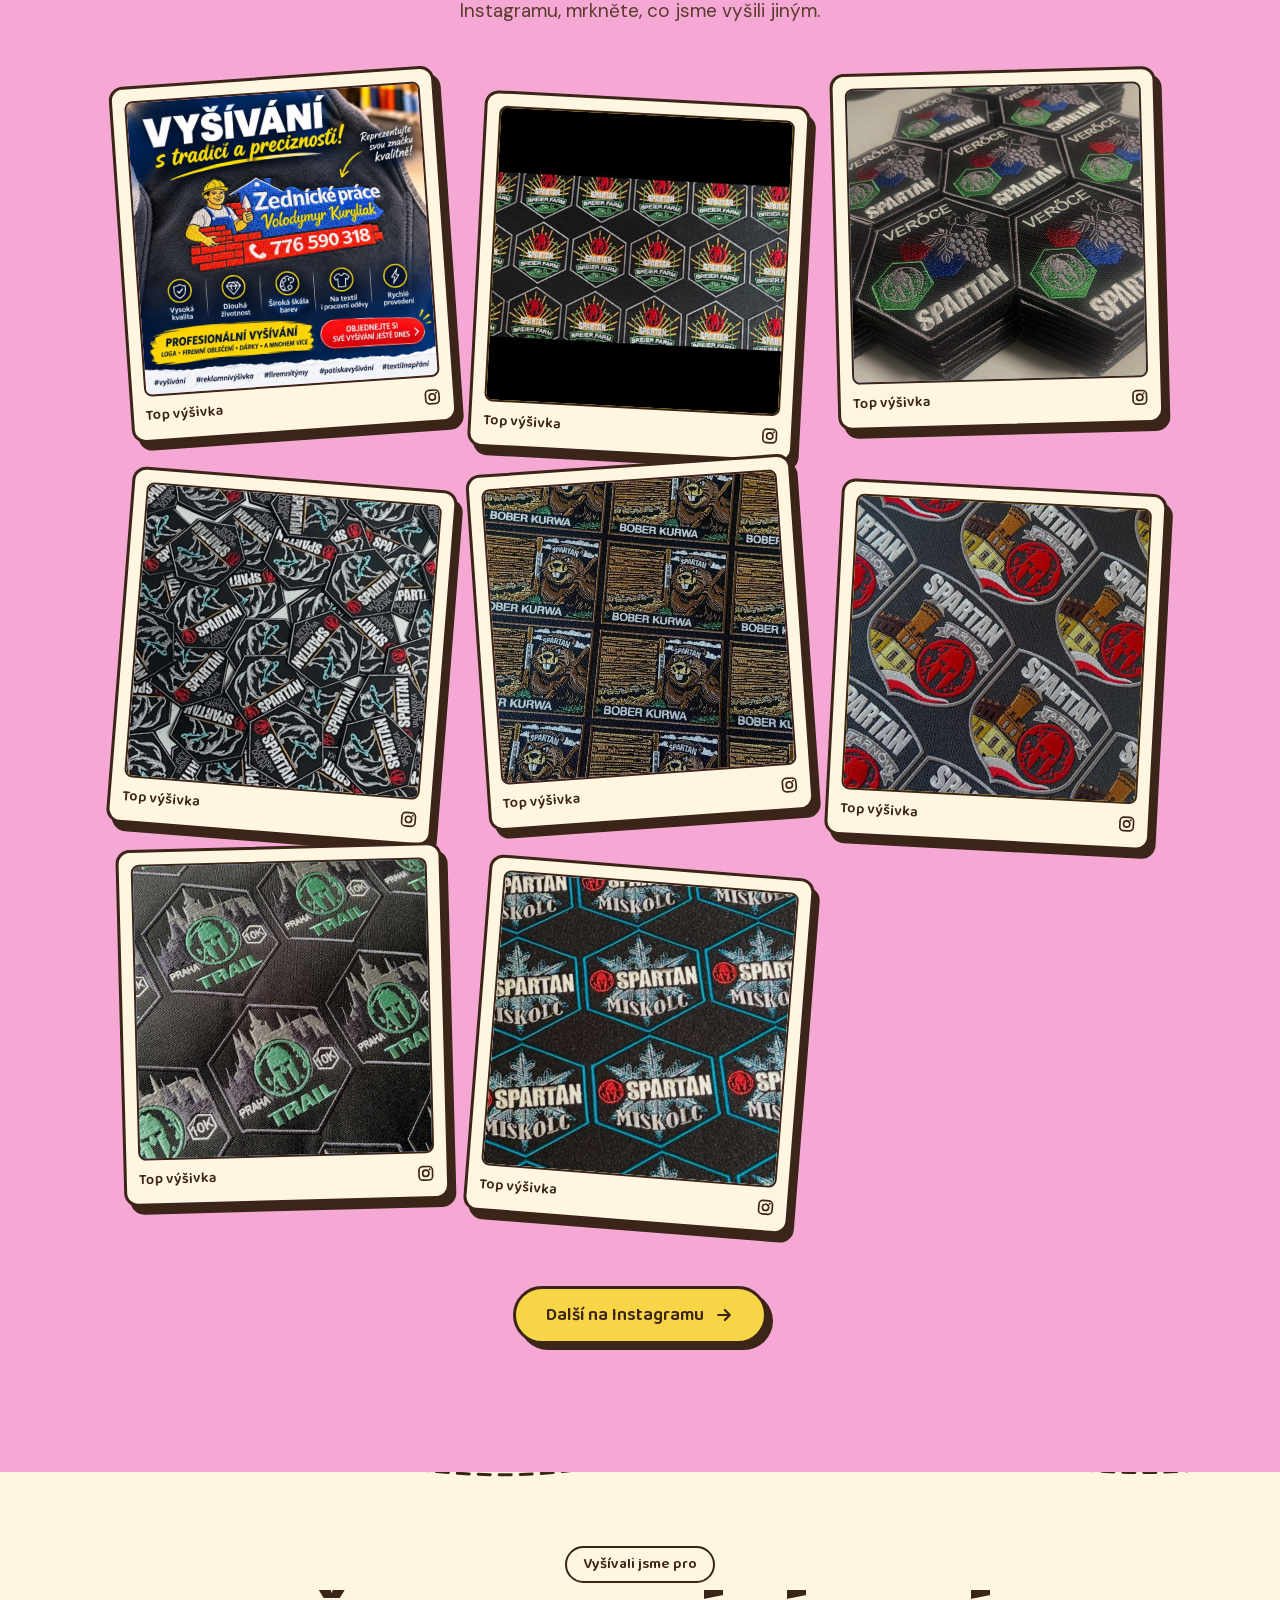
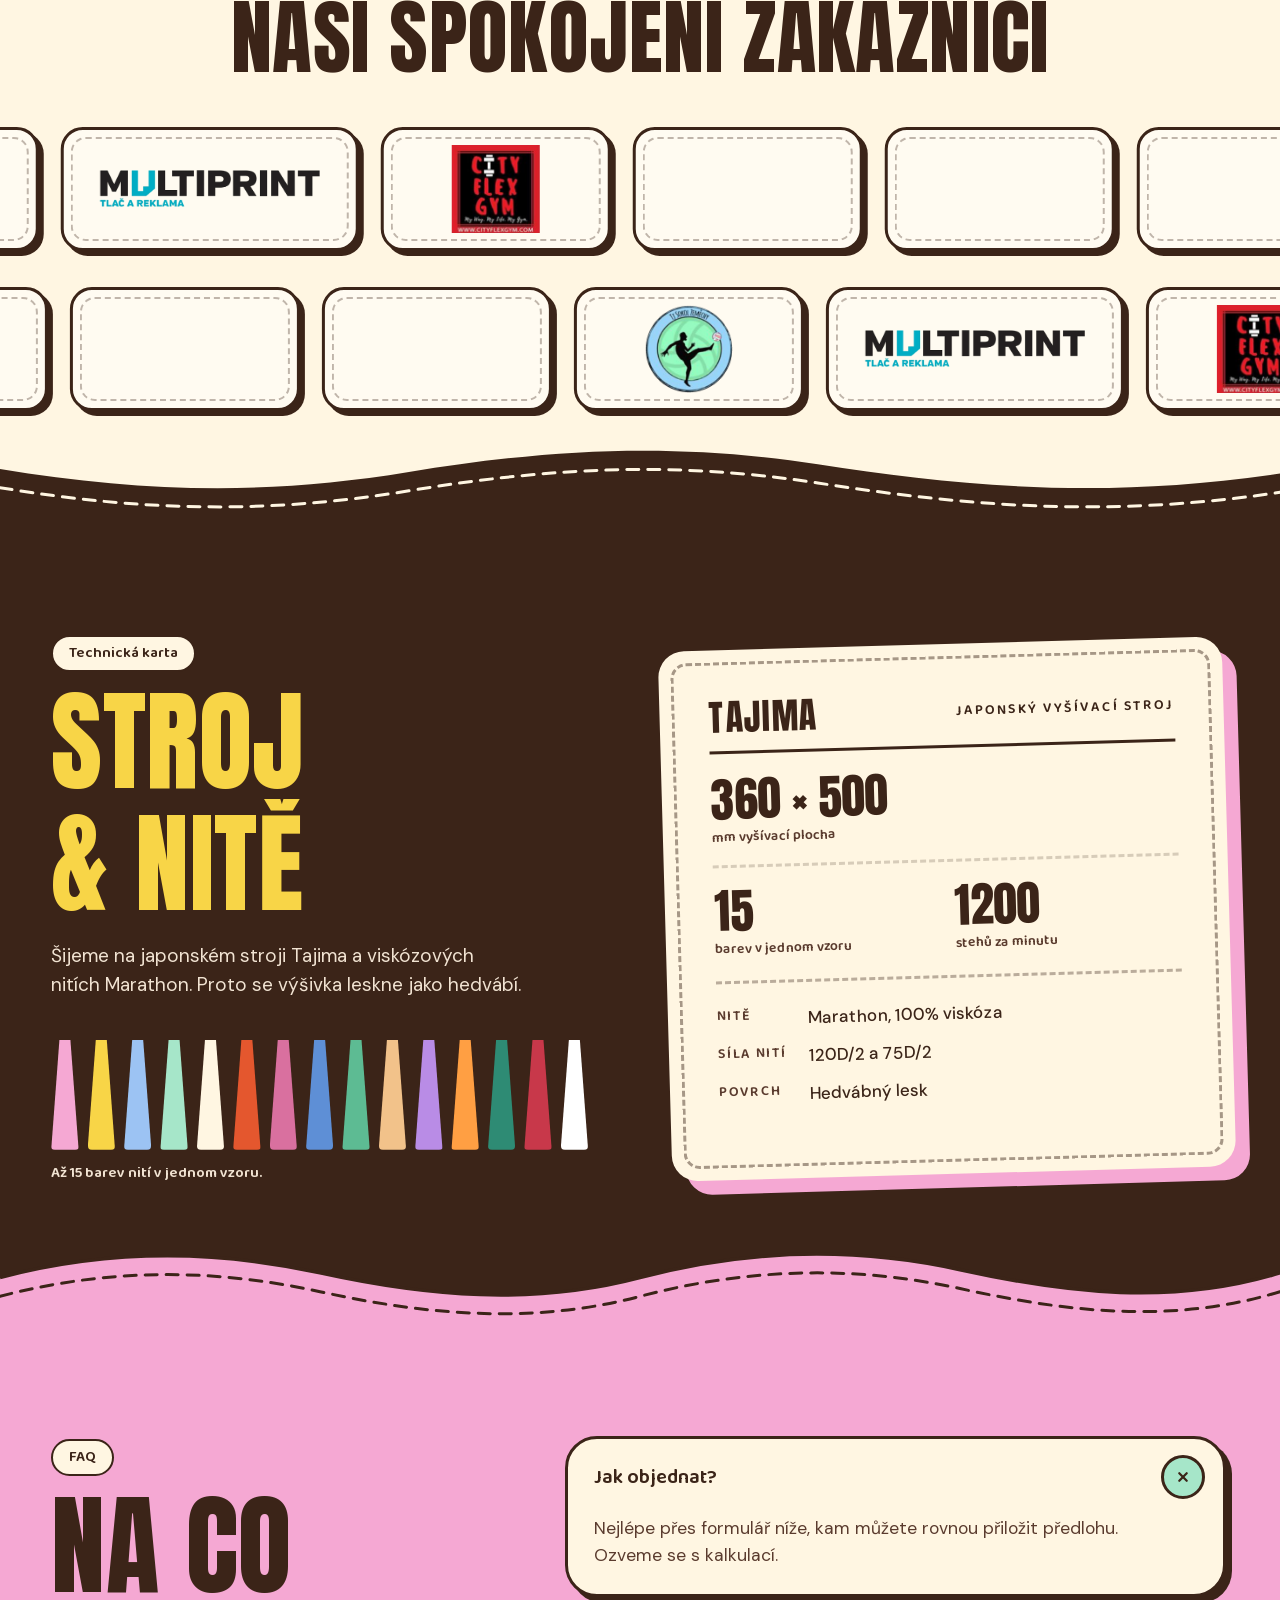
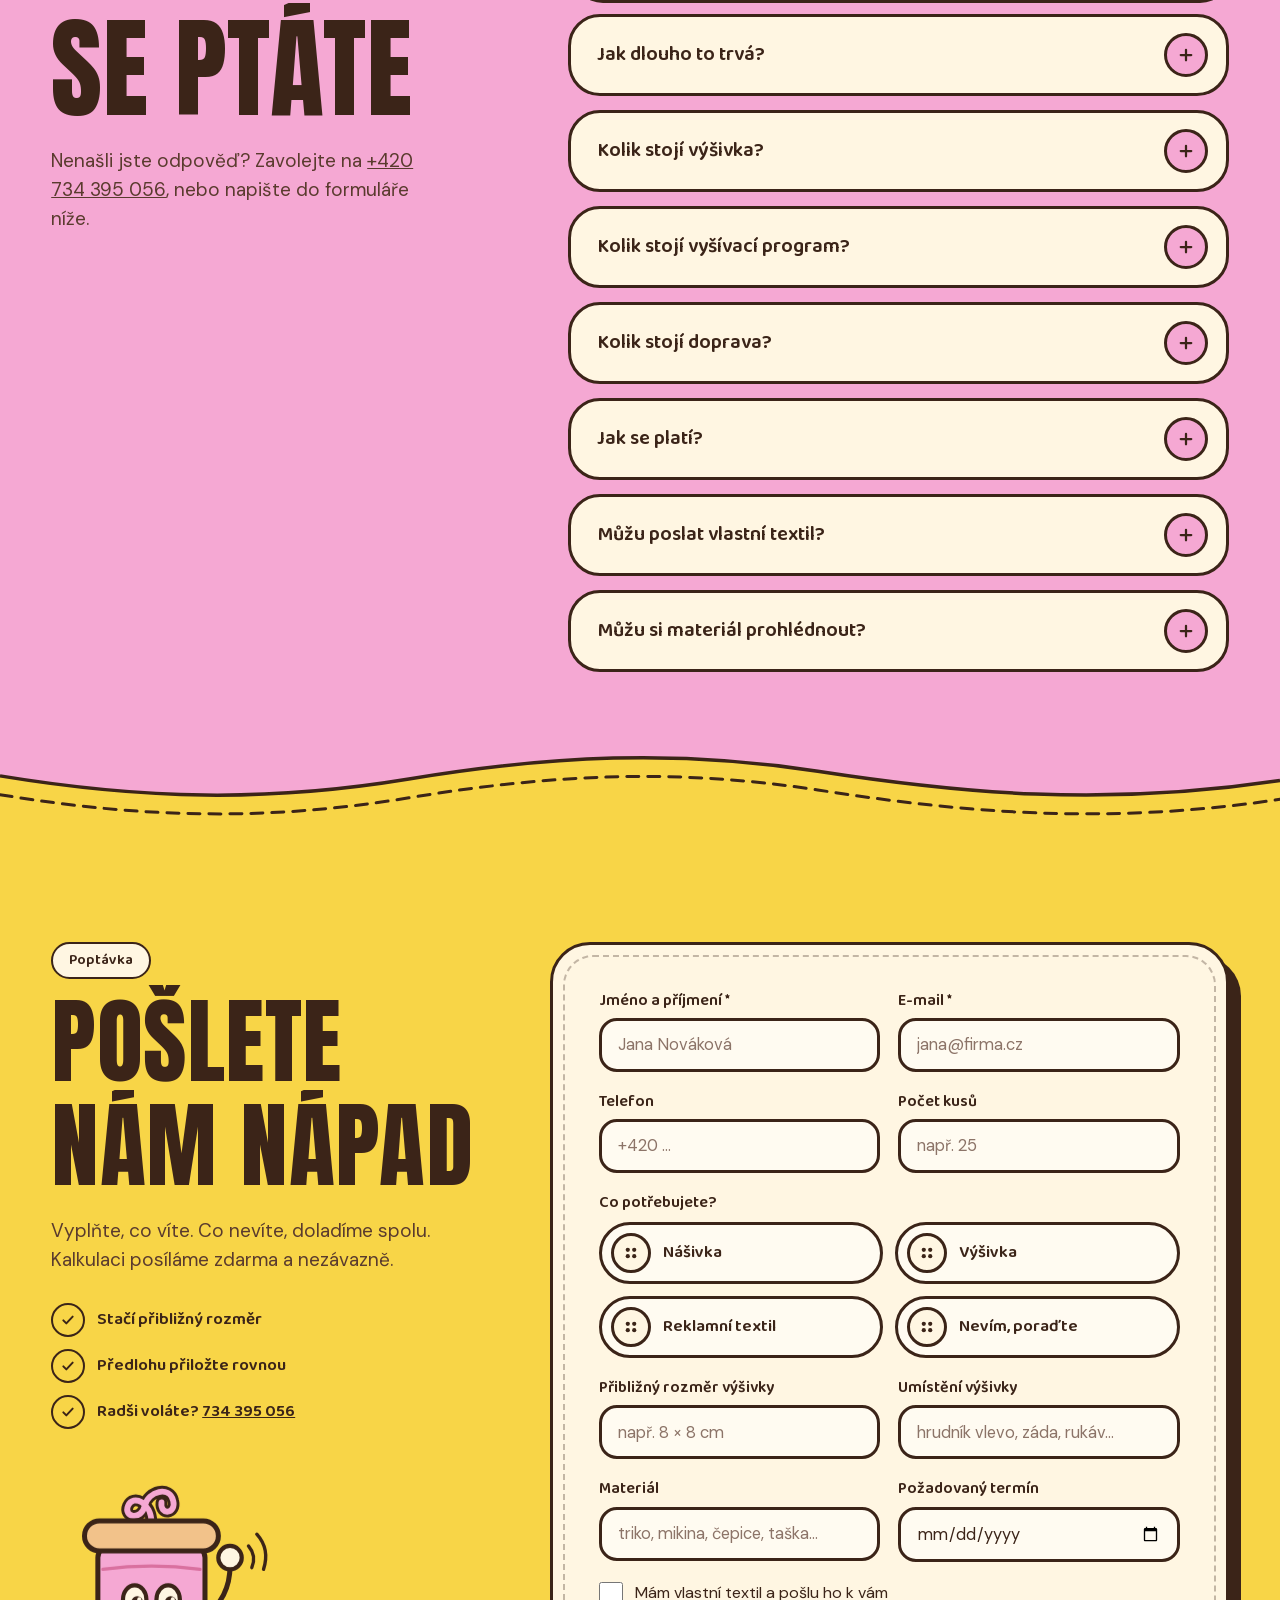
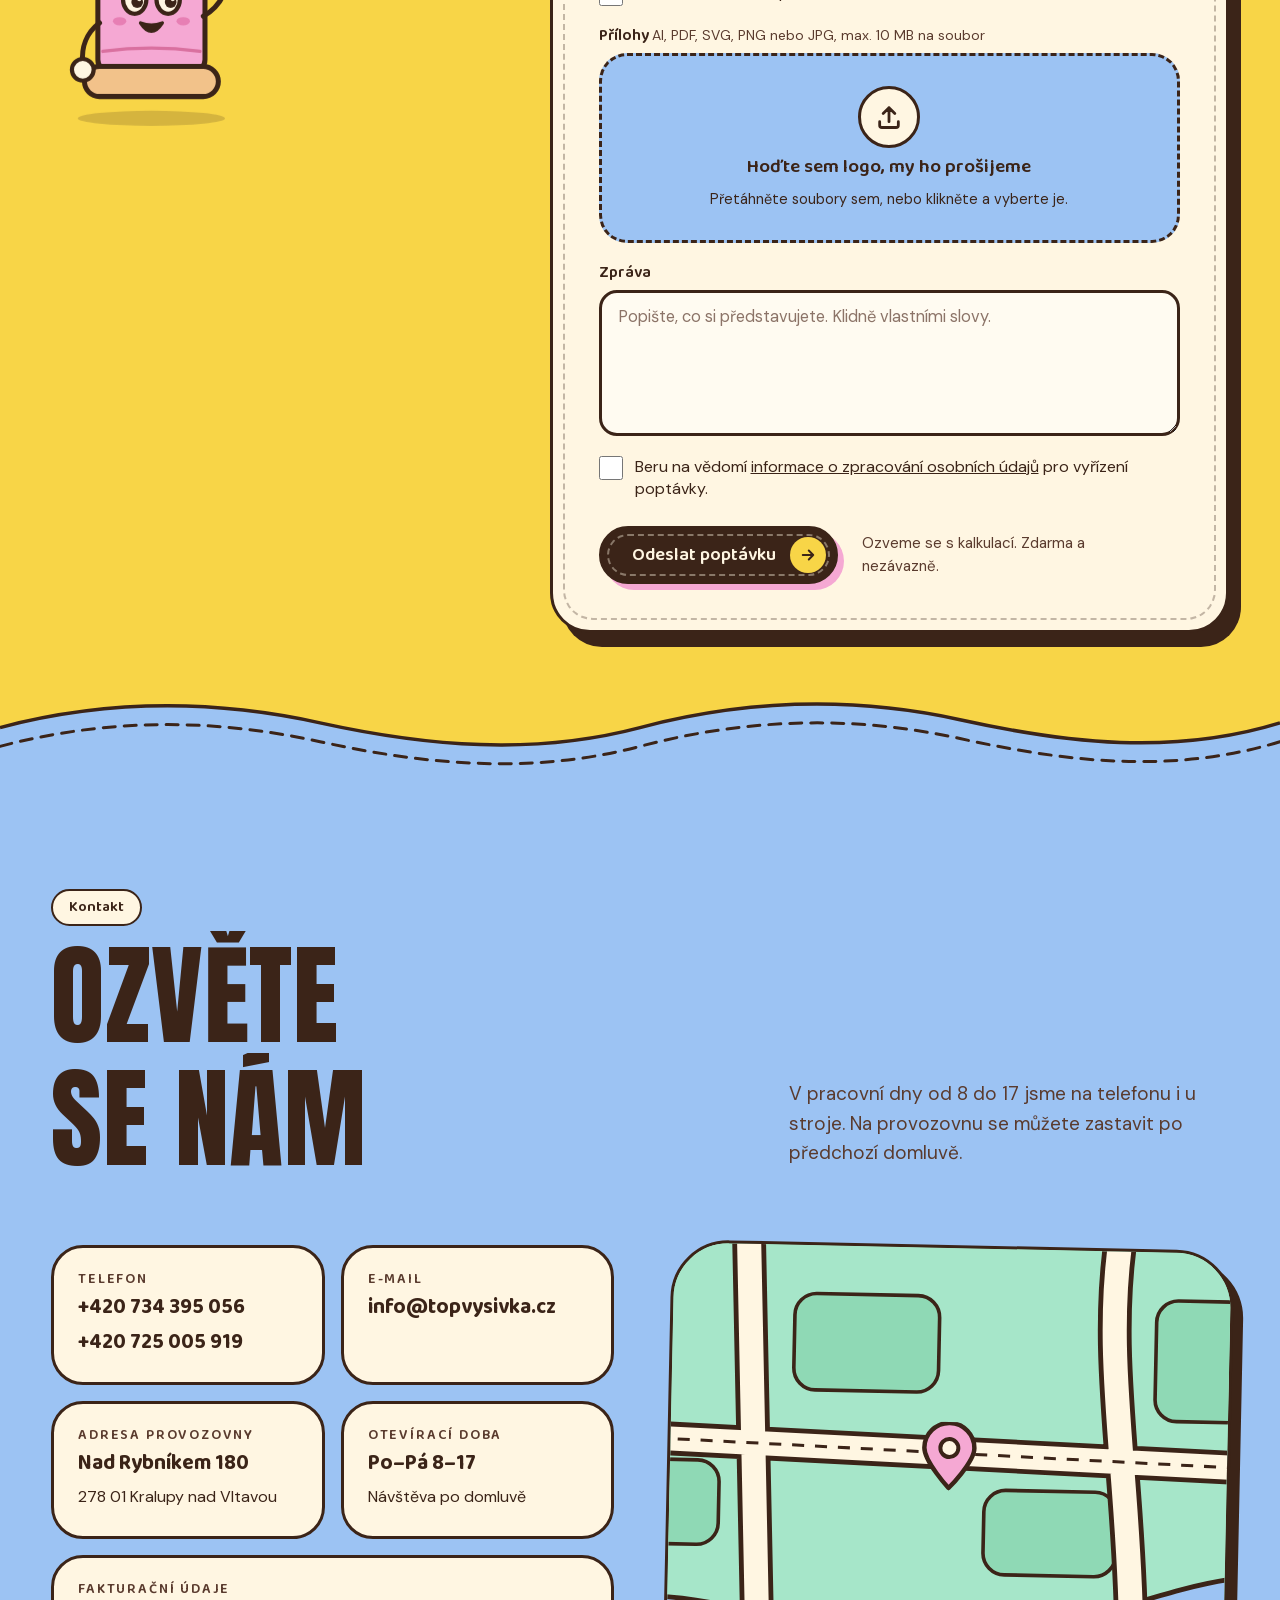
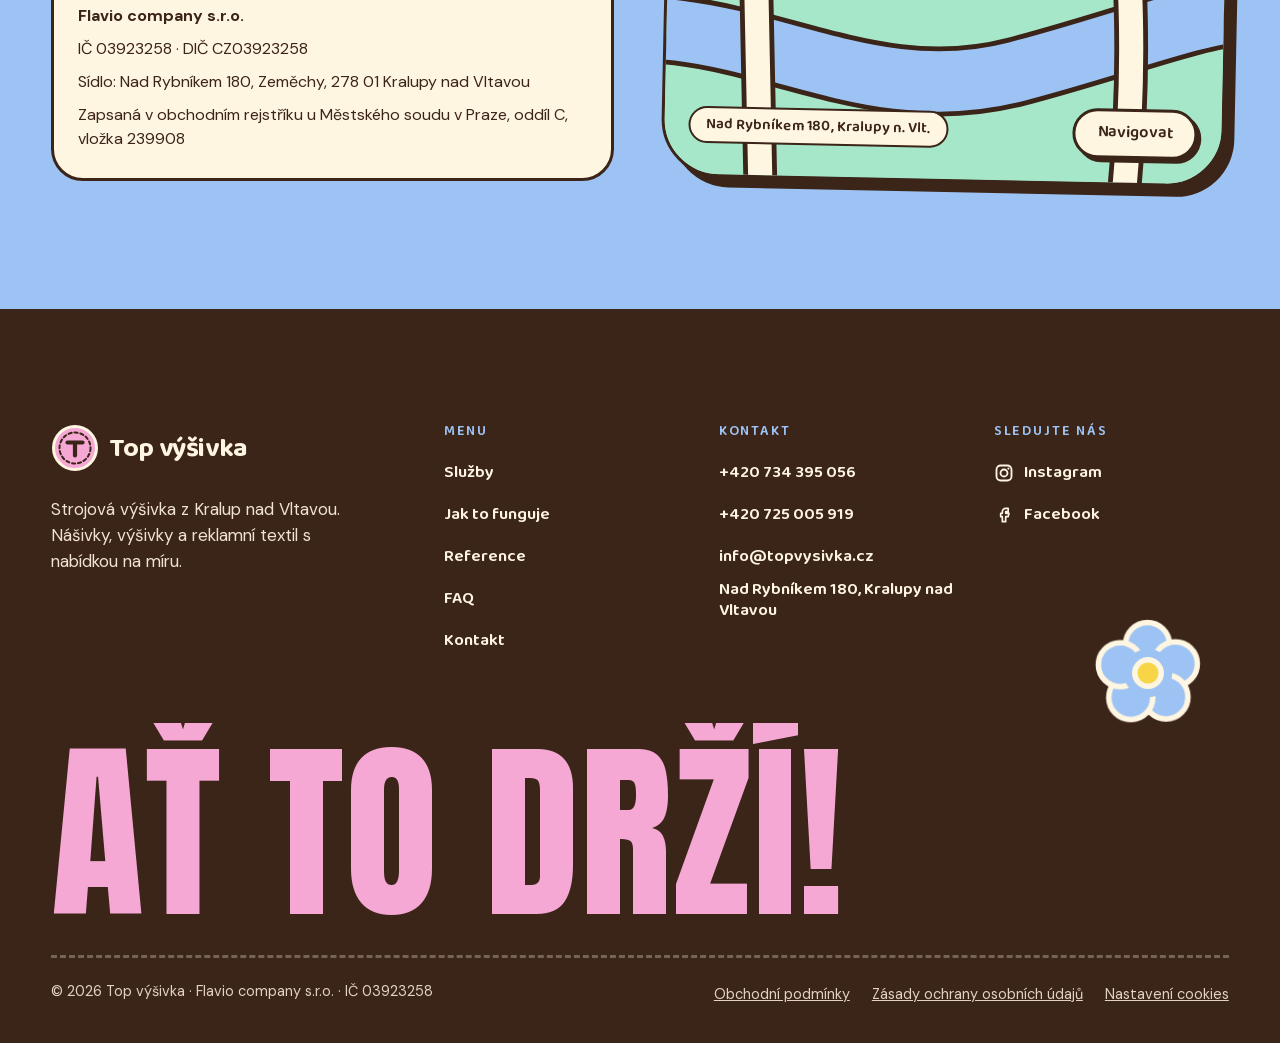
==== commit 42a3ff79: "Instagram: aktualizace galerie" ====
--- a/index.html
+++ b/index.html
@@ -301,13 +301,14 @@
       </div>
       <div class="tv-ig__grid" data-instagram-feed="topvysivka.cz">
         <!-- INSTAGRAM:START -->
-          <a class="tv-polaroid" href="https://www.instagram.com/reel/DfeQ07ftzfA/" target="_blank" rel="noopener"><span class="tv-polaroid__img tv-polaroid__img--0"><img src="assets/img/instagram/18104867696157458.jpg" alt="Výšivka od Top výšivka" loading="lazy" width="394" height="700"></span><span class="tv-polaroid__cap"><span>Top výšivka</span><svg viewBox="0 0 24 24" aria-hidden="true"><rect x="3" y="3" width="18" height="18" rx="5" fill="none" stroke="currentColor" stroke-width="2.2"></rect><circle cx="12" cy="12" r="4.2" fill="none" stroke="currentColor" stroke-width="2.2"></circle><circle cx="17.3" cy="6.7" r="1.3" fill="currentColor"></circle></svg></span></a>
-          <a class="tv-polaroid" href="https://www.instagram.com/p/DYY_ZuZNdEH/" target="_blank" rel="noopener"><span class="tv-polaroid__img tv-polaroid__img--1"><img src="assets/img/instagram/18003437357743224.jpg" alt="Výšivka od Top výšivka" loading="lazy" width="700" height="525"></span><span class="tv-polaroid__cap"><span>Top výšivka</span><svg viewBox="0 0 24 24" aria-hidden="true"><rect x="3" y="3" width="18" height="18" rx="5" fill="none" stroke="currentColor" stroke-width="2.2"></rect><circle cx="12" cy="12" r="4.2" fill="none" stroke="currentColor" stroke-width="2.2"></circle><circle cx="17.3" cy="6.7" r="1.3" fill="currentColor"></circle></svg></span></a>
-          <a class="tv-polaroid" href="https://www.instagram.com/p/DYNZyl_tCse/" target="_blank" rel="noopener"><span class="tv-polaroid__img tv-polaroid__img--2"><img src="assets/img/instagram/18161621143431716.jpg" alt="Výšivka od Top výšivka" loading="lazy" width="700" height="394"></span><span class="tv-polaroid__cap"><span>Top výšivka</span><svg viewBox="0 0 24 24" aria-hidden="true"><rect x="3" y="3" width="18" height="18" rx="5" fill="none" stroke="currentColor" stroke-width="2.2"></rect><circle cx="12" cy="12" r="4.2" fill="none" stroke="currentColor" stroke-width="2.2"></circle><circle cx="17.3" cy="6.7" r="1.3" fill="currentColor"></circle></svg></span></a>
-          <a class="tv-polaroid" href="https://www.instagram.com/p/DW0n_ziDX6I/" target="_blank" rel="noopener"><span class="tv-polaroid__img tv-polaroid__img--3"><img src="assets/img/instagram/18110102167643848.jpg" alt="Výšivka od Top výšivka" loading="lazy" width="700" height="525"></span><span class="tv-polaroid__cap"><span>Top výšivka</span><svg viewBox="0 0 24 24" aria-hidden="true"><rect x="3" y="3" width="18" height="18" rx="5" fill="none" stroke="currentColor" stroke-width="2.2"></rect><circle cx="12" cy="12" r="4.2" fill="none" stroke="currentColor" stroke-width="2.2"></circle><circle cx="17.3" cy="6.7" r="1.3" fill="currentColor"></circle></svg></span></a>
-          <a class="tv-polaroid" href="https://www.instagram.com/p/DV-xvxkDWZi/" target="_blank" rel="noopener"><span class="tv-polaroid__img tv-polaroid__img--0"><img src="assets/img/instagram/17879416707394477.jpg" alt="Výšivka od Top výšivka" loading="lazy" width="700" height="393"></span><span class="tv-polaroid__cap"><span>Top výšivka</span><svg viewBox="0 0 24 24" aria-hidden="true"><rect x="3" y="3" width="18" height="18" rx="5" fill="none" stroke="currentColor" stroke-width="2.2"></rect><circle cx="12" cy="12" r="4.2" fill="none" stroke="currentColor" stroke-width="2.2"></circle><circle cx="17.3" cy="6.7" r="1.3" fill="currentColor"></circle></svg></span></a>
-          <a class="tv-polaroid" href="https://www.instagram.com/p/DUxz2kJDePr/" target="_blank" rel="noopener"><span class="tv-polaroid__img tv-polaroid__img--1"><img src="assets/img/instagram/17947030527102126.jpg" alt="Výšivka od Top výšivka" loading="lazy" width="700" height="393"></span><span class="tv-polaroid__cap"><span>Top výšivka</span><svg viewBox="0 0 24 24" aria-hidden="true"><rect x="3" y="3" width="18" height="18" rx="5" fill="none" stroke="currentColor" stroke-width="2.2"></rect><circle cx="12" cy="12" r="4.2" fill="none" stroke="currentColor" stroke-width="2.2"></circle><circle cx="17.3" cy="6.7" r="1.3" fill="currentColor"></circle></svg></span></a>
-          <a class="tv-polaroid" href="https://www.instagram.com/p/DUi4y-njbFp/" target="_blank" rel="noopener"><span class="tv-polaroid__img tv-polaroid__img--2"><img src="assets/img/instagram/18100908934700684.jpg" alt="Výšivka od Top výšivka" loading="lazy" width="700" height="393"></span><span class="tv-polaroid__cap"><span>Top výšivka</span><svg viewBox="0 0 24 24" aria-hidden="true"><rect x="3" y="3" width="18" height="18" rx="5" fill="none" stroke="currentColor" stroke-width="2.2"></rect><circle cx="12" cy="12" r="4.2" fill="none" stroke="currentColor" stroke-width="2.2"></circle><circle cx="17.3" cy="6.7" r="1.3" fill="currentColor"></circle></svg></span></a>
+          <a class="tv-polaroid" href="https://www.instagram.com/p/Dfh5_dwN5My/" target="_blank" rel="noopener"><span class="tv-polaroid__img tv-polaroid__img--0"><img src="assets/img/instagram/17919794160465669.jpg" alt="Výšivka od Top výšivka" loading="lazy" width="700" height="700"></span><span class="tv-polaroid__cap"><span>Top výšivka</span><svg viewBox="0 0 24 24" aria-hidden="true"><rect x="3" y="3" width="18" height="18" rx="5" fill="none" stroke="currentColor" stroke-width="2.2"></rect><circle cx="12" cy="12" r="4.2" fill="none" stroke="currentColor" stroke-width="2.2"></circle><circle cx="17.3" cy="6.7" r="1.3" fill="currentColor"></circle></svg></span></a>
+          <a class="tv-polaroid" href="https://www.instagram.com/reel/DfeQ07ftzfA/" target="_blank" rel="noopener"><span class="tv-polaroid__img tv-polaroid__img--1"><img src="assets/img/instagram/18104867696157458.jpg" alt="Výšivka od Top výšivka" loading="lazy" width="394" height="700"></span><span class="tv-polaroid__cap"><span>Top výšivka</span><svg viewBox="0 0 24 24" aria-hidden="true"><rect x="3" y="3" width="18" height="18" rx="5" fill="none" stroke="currentColor" stroke-width="2.2"></rect><circle cx="12" cy="12" r="4.2" fill="none" stroke="currentColor" stroke-width="2.2"></circle><circle cx="17.3" cy="6.7" r="1.3" fill="currentColor"></circle></svg></span></a>
+          <a class="tv-polaroid" href="https://www.instagram.com/p/DYY_ZuZNdEH/" target="_blank" rel="noopener"><span class="tv-polaroid__img tv-polaroid__img--2"><img src="assets/img/instagram/18003437357743224.jpg" alt="Výšivka od Top výšivka" loading="lazy" width="700" height="525"></span><span class="tv-polaroid__cap"><span>Top výšivka</span><svg viewBox="0 0 24 24" aria-hidden="true"><rect x="3" y="3" width="18" height="18" rx="5" fill="none" stroke="currentColor" stroke-width="2.2"></rect><circle cx="12" cy="12" r="4.2" fill="none" stroke="currentColor" stroke-width="2.2"></circle><circle cx="17.3" cy="6.7" r="1.3" fill="currentColor"></circle></svg></span></a>
+          <a class="tv-polaroid" href="https://www.instagram.com/p/DYNZyl_tCse/" target="_blank" rel="noopener"><span class="tv-polaroid__img tv-polaroid__img--3"><img src="assets/img/instagram/18161621143431716.jpg" alt="Výšivka od Top výšivka" loading="lazy" width="700" height="394"></span><span class="tv-polaroid__cap"><span>Top výšivka</span><svg viewBox="0 0 24 24" aria-hidden="true"><rect x="3" y="3" width="18" height="18" rx="5" fill="none" stroke="currentColor" stroke-width="2.2"></rect><circle cx="12" cy="12" r="4.2" fill="none" stroke="currentColor" stroke-width="2.2"></circle><circle cx="17.3" cy="6.7" r="1.3" fill="currentColor"></circle></svg></span></a>
+          <a class="tv-polaroid" href="https://www.instagram.com/p/DW0n_ziDX6I/" target="_blank" rel="noopener"><span class="tv-polaroid__img tv-polaroid__img--0"><img src="assets/img/instagram/18110102167643848.jpg" alt="Výšivka od Top výšivka" loading="lazy" width="700" height="525"></span><span class="tv-polaroid__cap"><span>Top výšivka</span><svg viewBox="0 0 24 24" aria-hidden="true"><rect x="3" y="3" width="18" height="18" rx="5" fill="none" stroke="currentColor" stroke-width="2.2"></rect><circle cx="12" cy="12" r="4.2" fill="none" stroke="currentColor" stroke-width="2.2"></circle><circle cx="17.3" cy="6.7" r="1.3" fill="currentColor"></circle></svg></span></a>
+          <a class="tv-polaroid" href="https://www.instagram.com/p/DV-xvxkDWZi/" target="_blank" rel="noopener"><span class="tv-polaroid__img tv-polaroid__img--1"><img src="assets/img/instagram/17879416707394477.jpg" alt="Výšivka od Top výšivka" loading="lazy" width="700" height="393"></span><span class="tv-polaroid__cap"><span>Top výšivka</span><svg viewBox="0 0 24 24" aria-hidden="true"><rect x="3" y="3" width="18" height="18" rx="5" fill="none" stroke="currentColor" stroke-width="2.2"></rect><circle cx="12" cy="12" r="4.2" fill="none" stroke="currentColor" stroke-width="2.2"></circle><circle cx="17.3" cy="6.7" r="1.3" fill="currentColor"></circle></svg></span></a>
+          <a class="tv-polaroid" href="https://www.instagram.com/p/DUxz2kJDePr/" target="_blank" rel="noopener"><span class="tv-polaroid__img tv-polaroid__img--2"><img src="assets/img/instagram/17947030527102126.jpg" alt="Výšivka od Top výšivka" loading="lazy" width="700" height="393"></span><span class="tv-polaroid__cap"><span>Top výšivka</span><svg viewBox="0 0 24 24" aria-hidden="true"><rect x="3" y="3" width="18" height="18" rx="5" fill="none" stroke="currentColor" stroke-width="2.2"></rect><circle cx="12" cy="12" r="4.2" fill="none" stroke="currentColor" stroke-width="2.2"></circle><circle cx="17.3" cy="6.7" r="1.3" fill="currentColor"></circle></svg></span></a>
+          <a class="tv-polaroid" href="https://www.instagram.com/p/DUi4y-njbFp/" target="_blank" rel="noopener"><span class="tv-polaroid__img tv-polaroid__img--3"><img src="assets/img/instagram/18100908934700684.jpg" alt="Výšivka od Top výšivka" loading="lazy" width="700" height="393"></span><span class="tv-polaroid__cap"><span>Top výšivka</span><svg viewBox="0 0 24 24" aria-hidden="true"><rect x="3" y="3" width="18" height="18" rx="5" fill="none" stroke="currentColor" stroke-width="2.2"></rect><circle cx="12" cy="12" r="4.2" fill="none" stroke="currentColor" stroke-width="2.2"></circle><circle cx="17.3" cy="6.7" r="1.3" fill="currentColor"></circle></svg></span></a>
         <!-- INSTAGRAM:END -->
       </div>
       <div class="tv-ig__more">
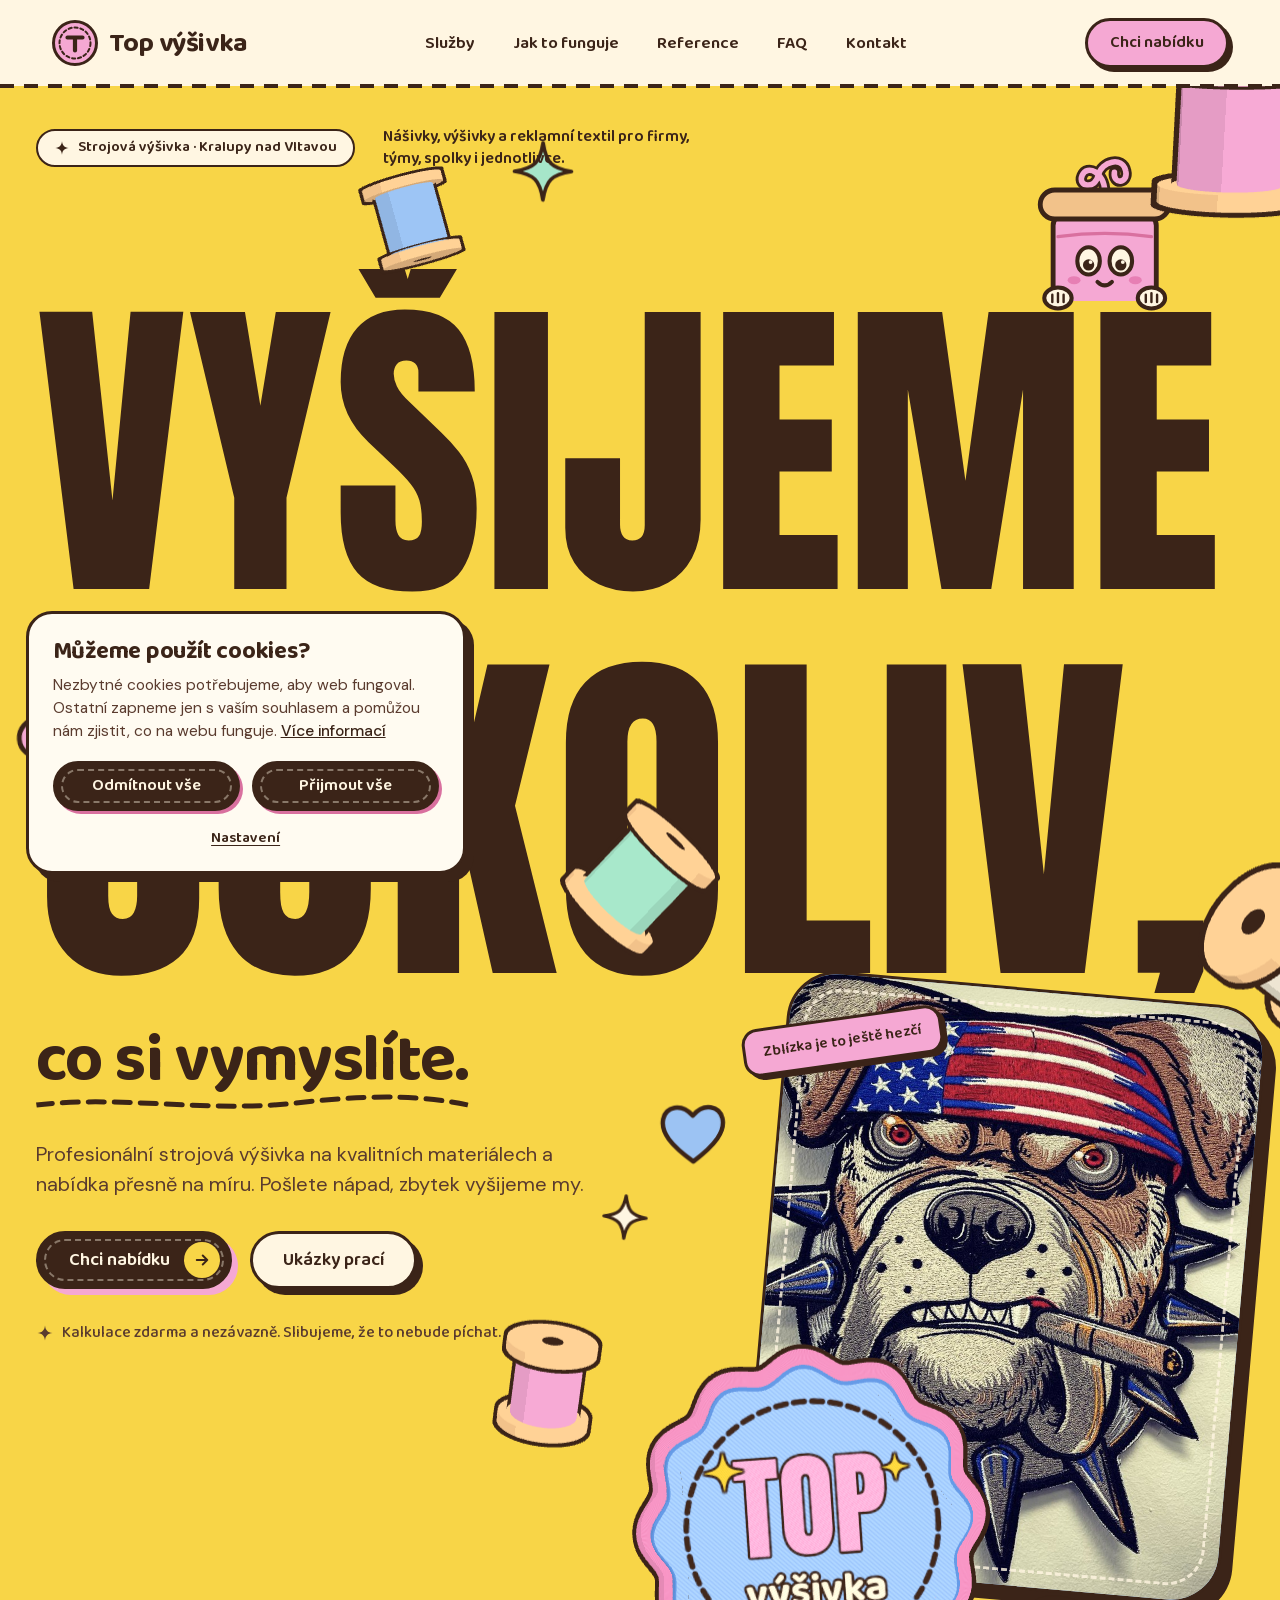
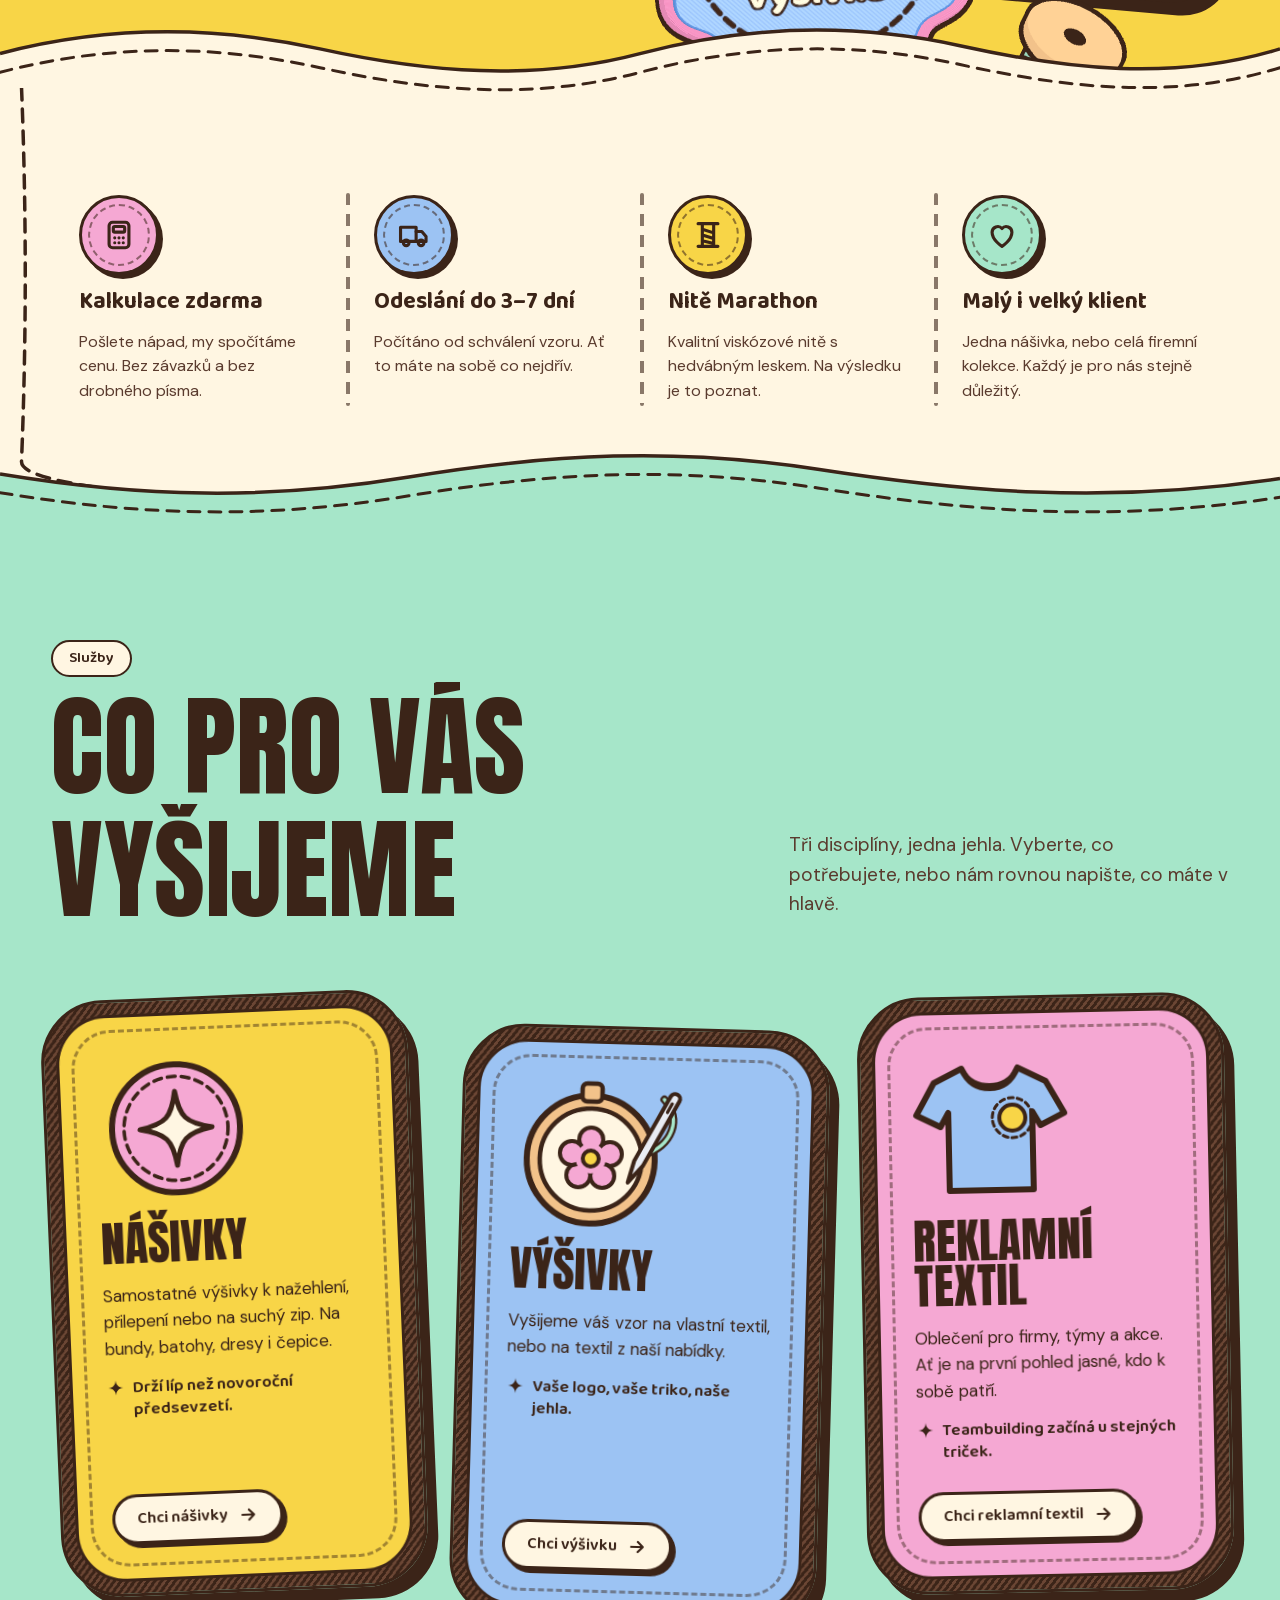
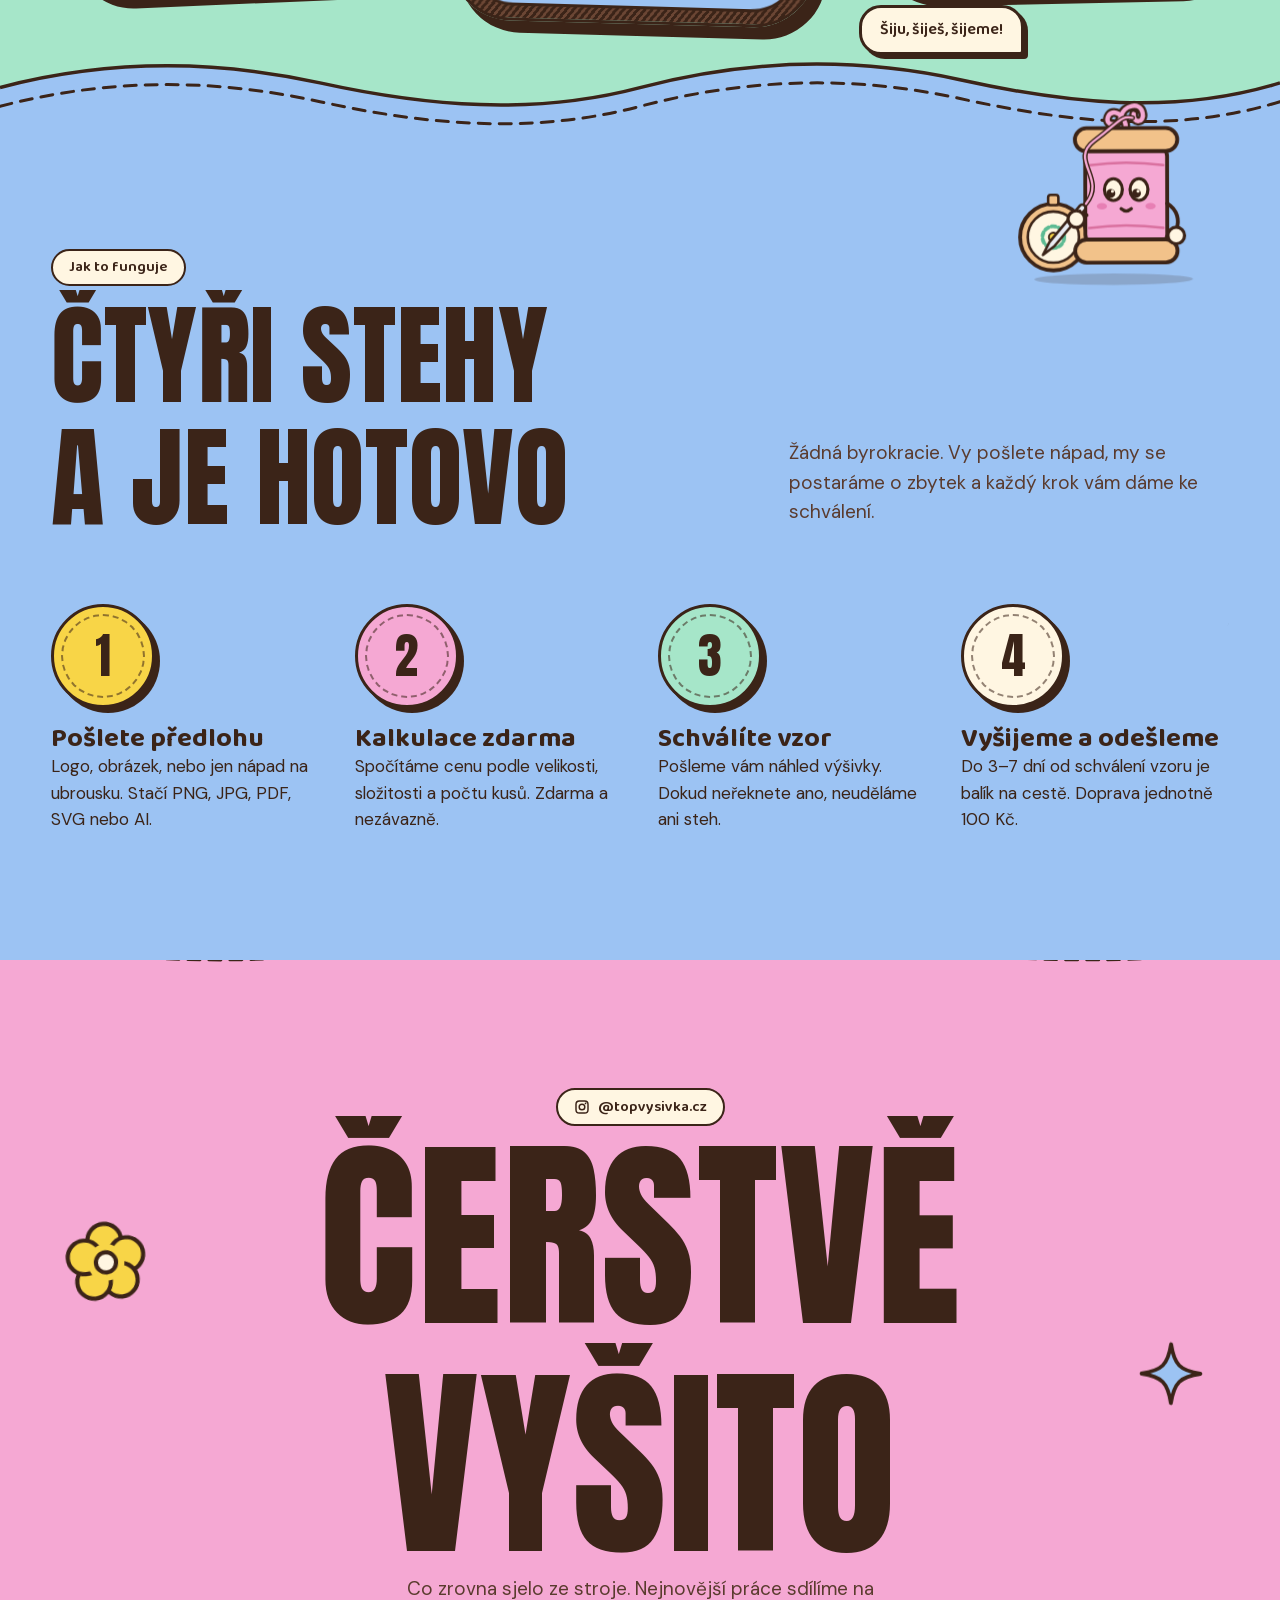
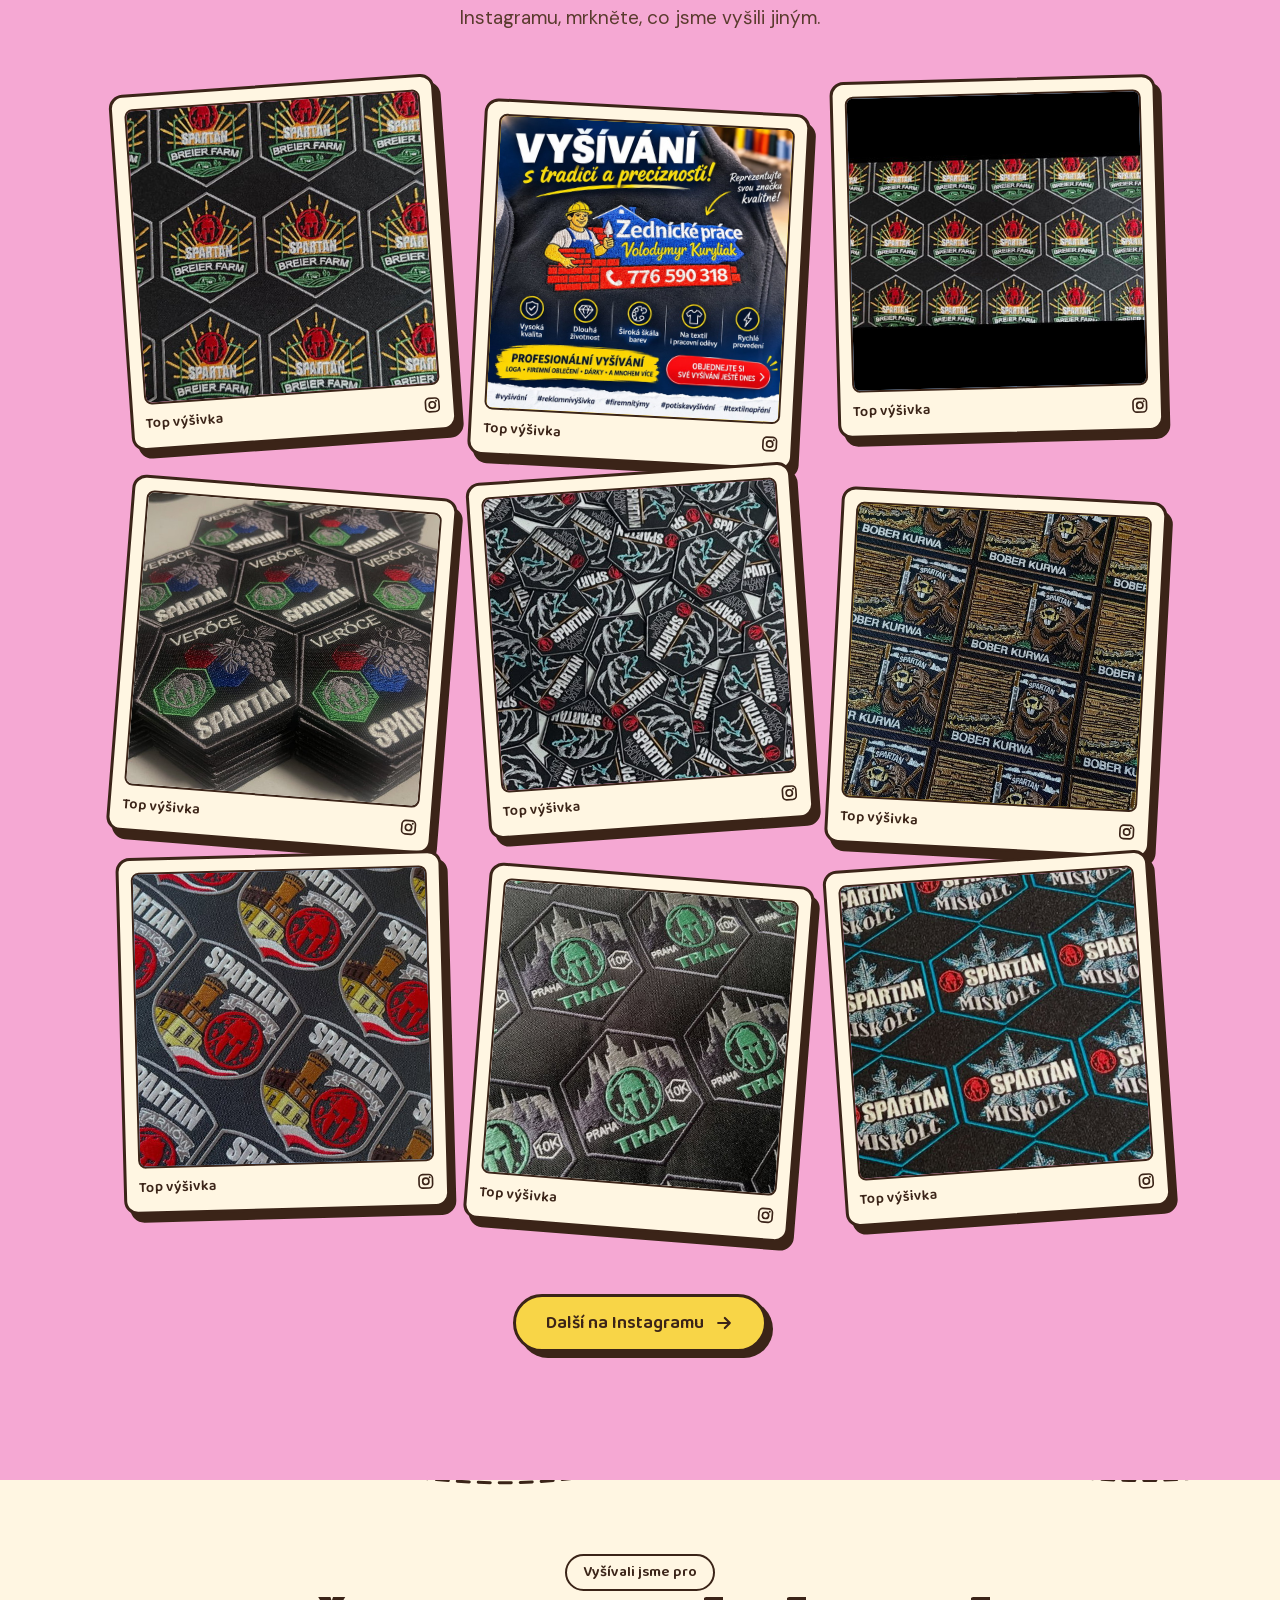
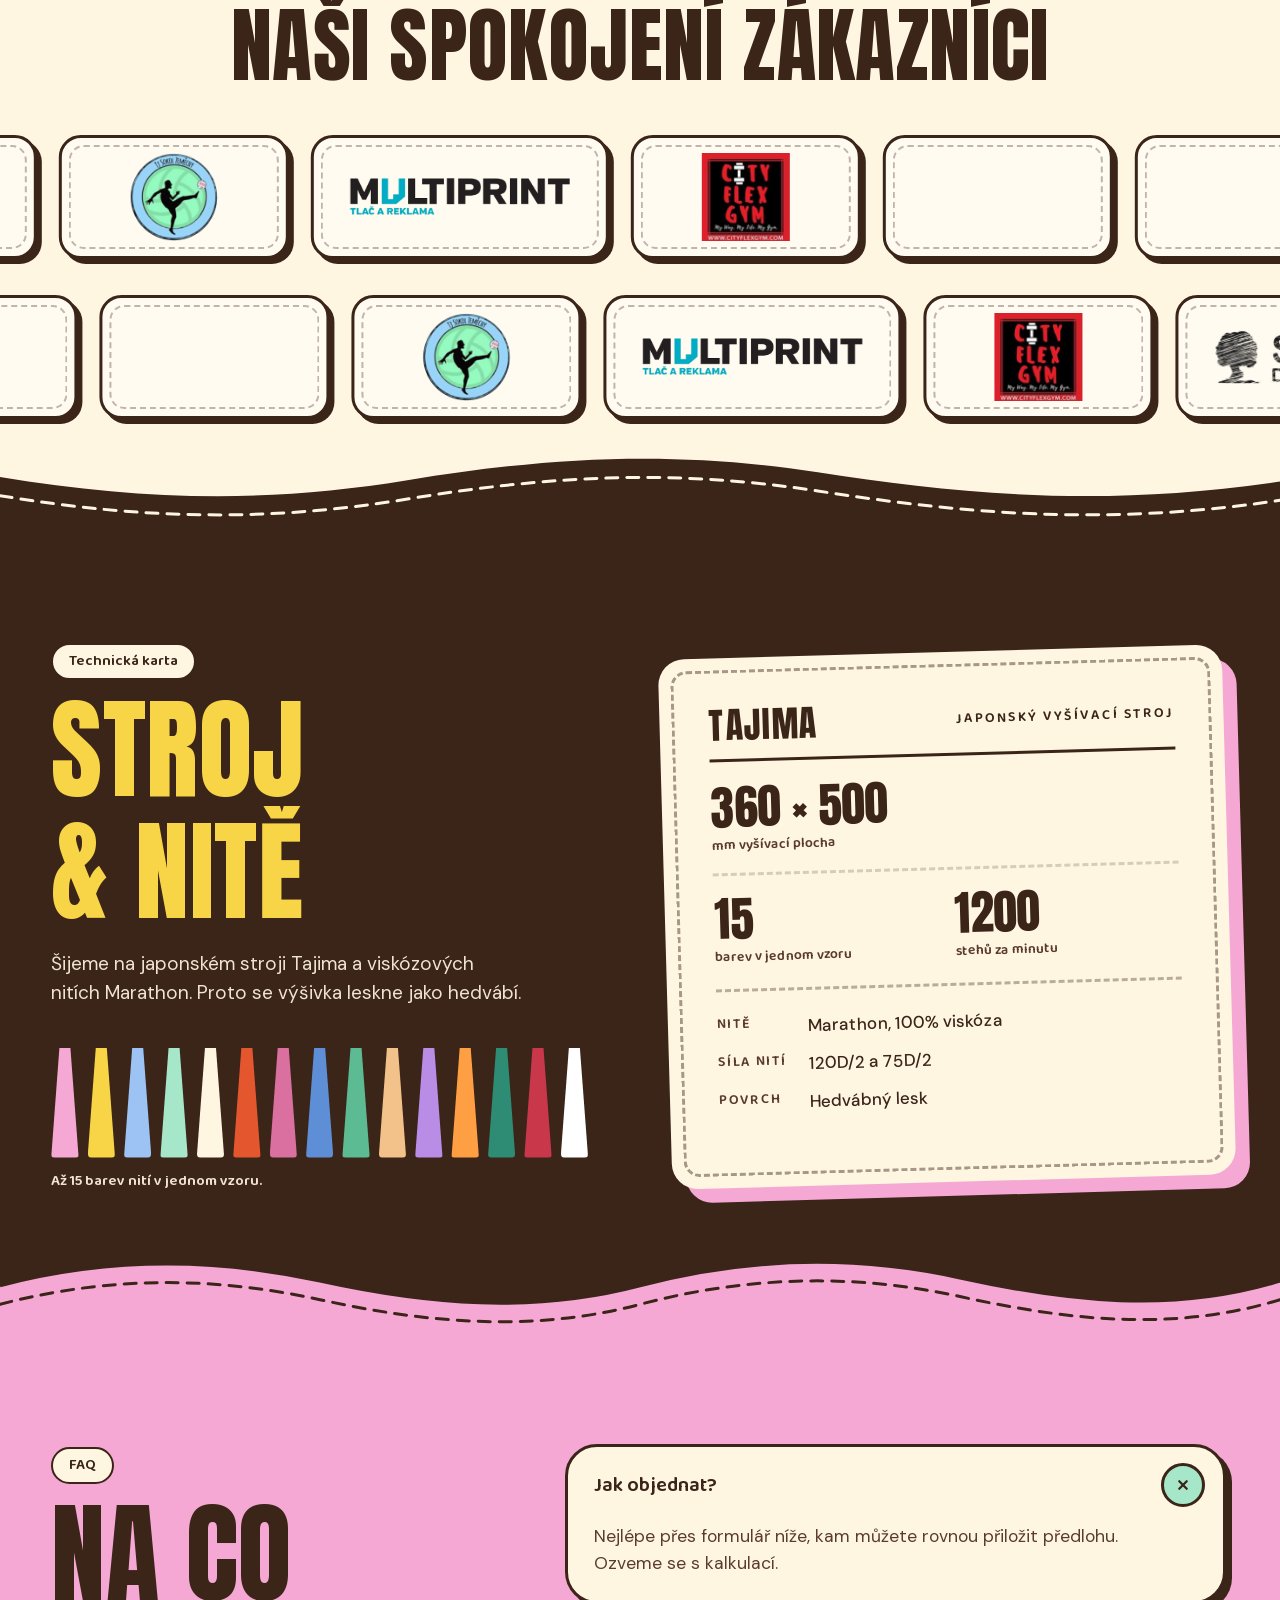
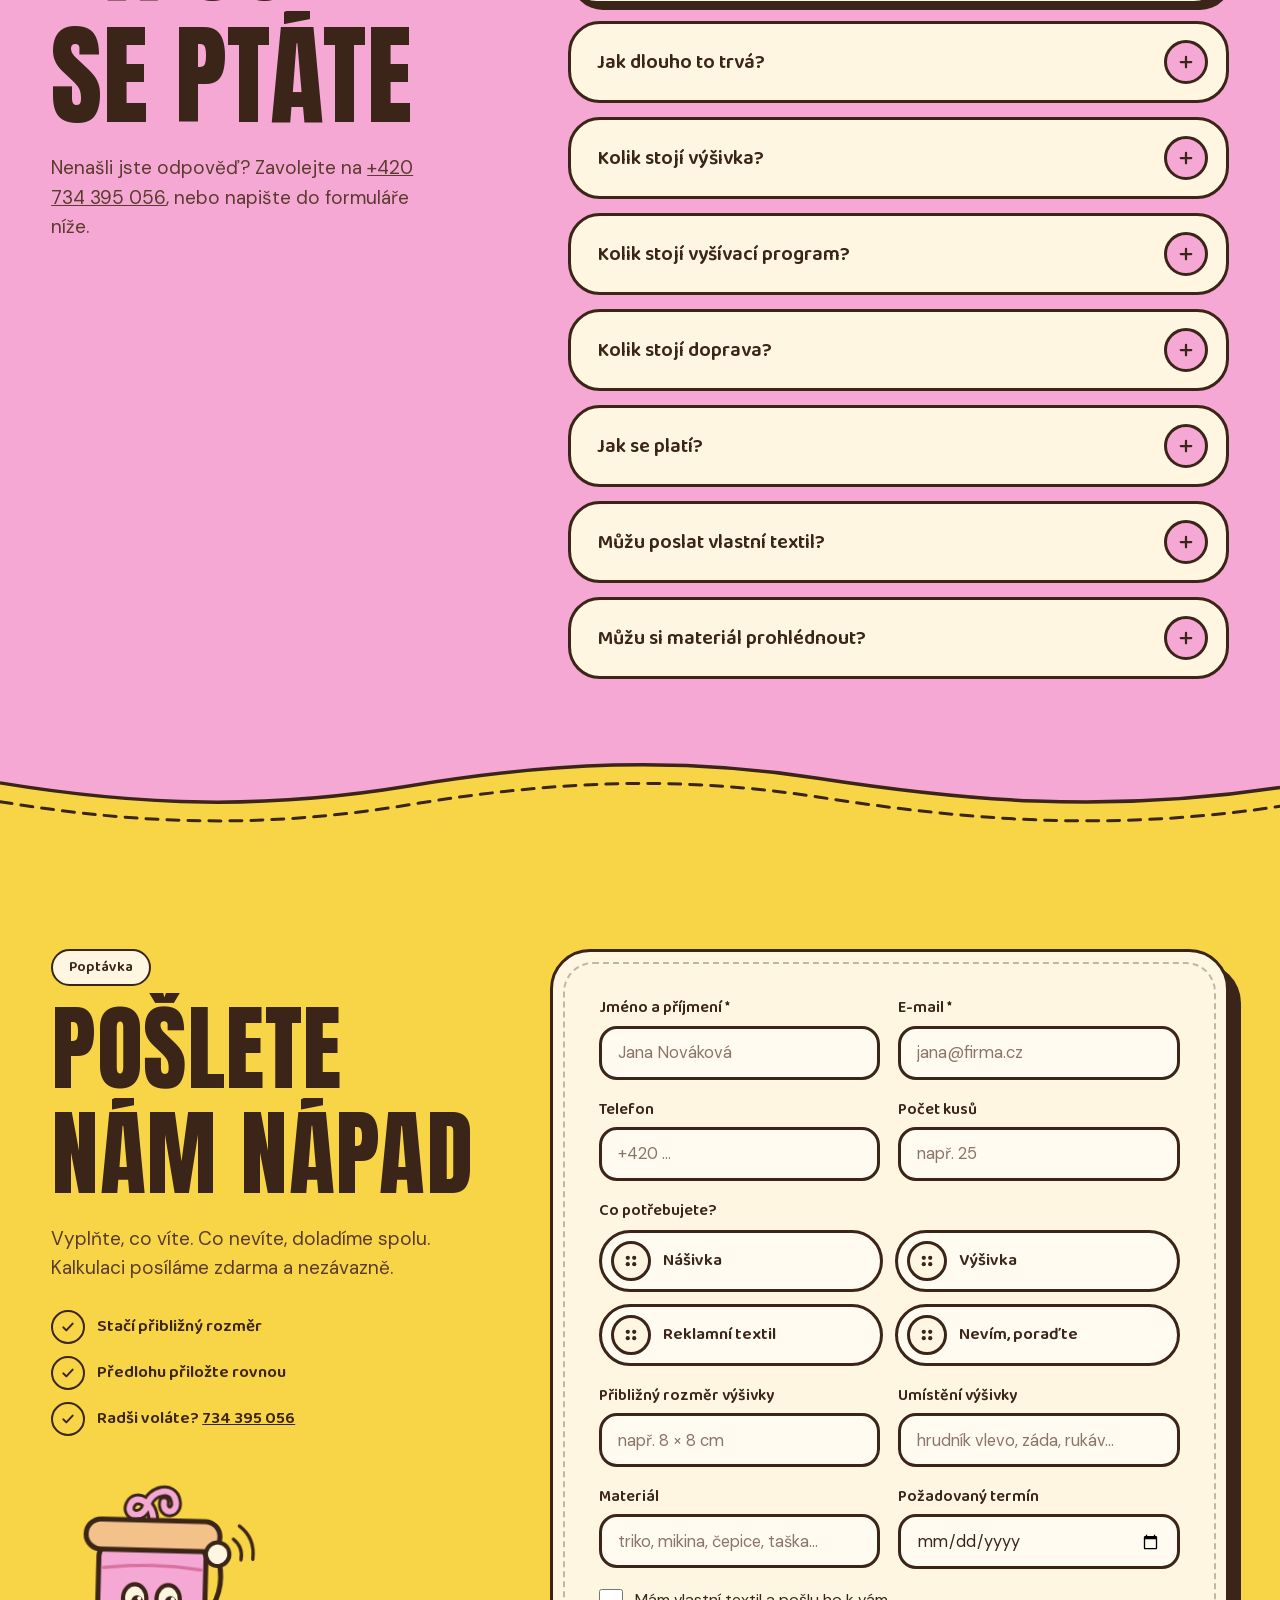
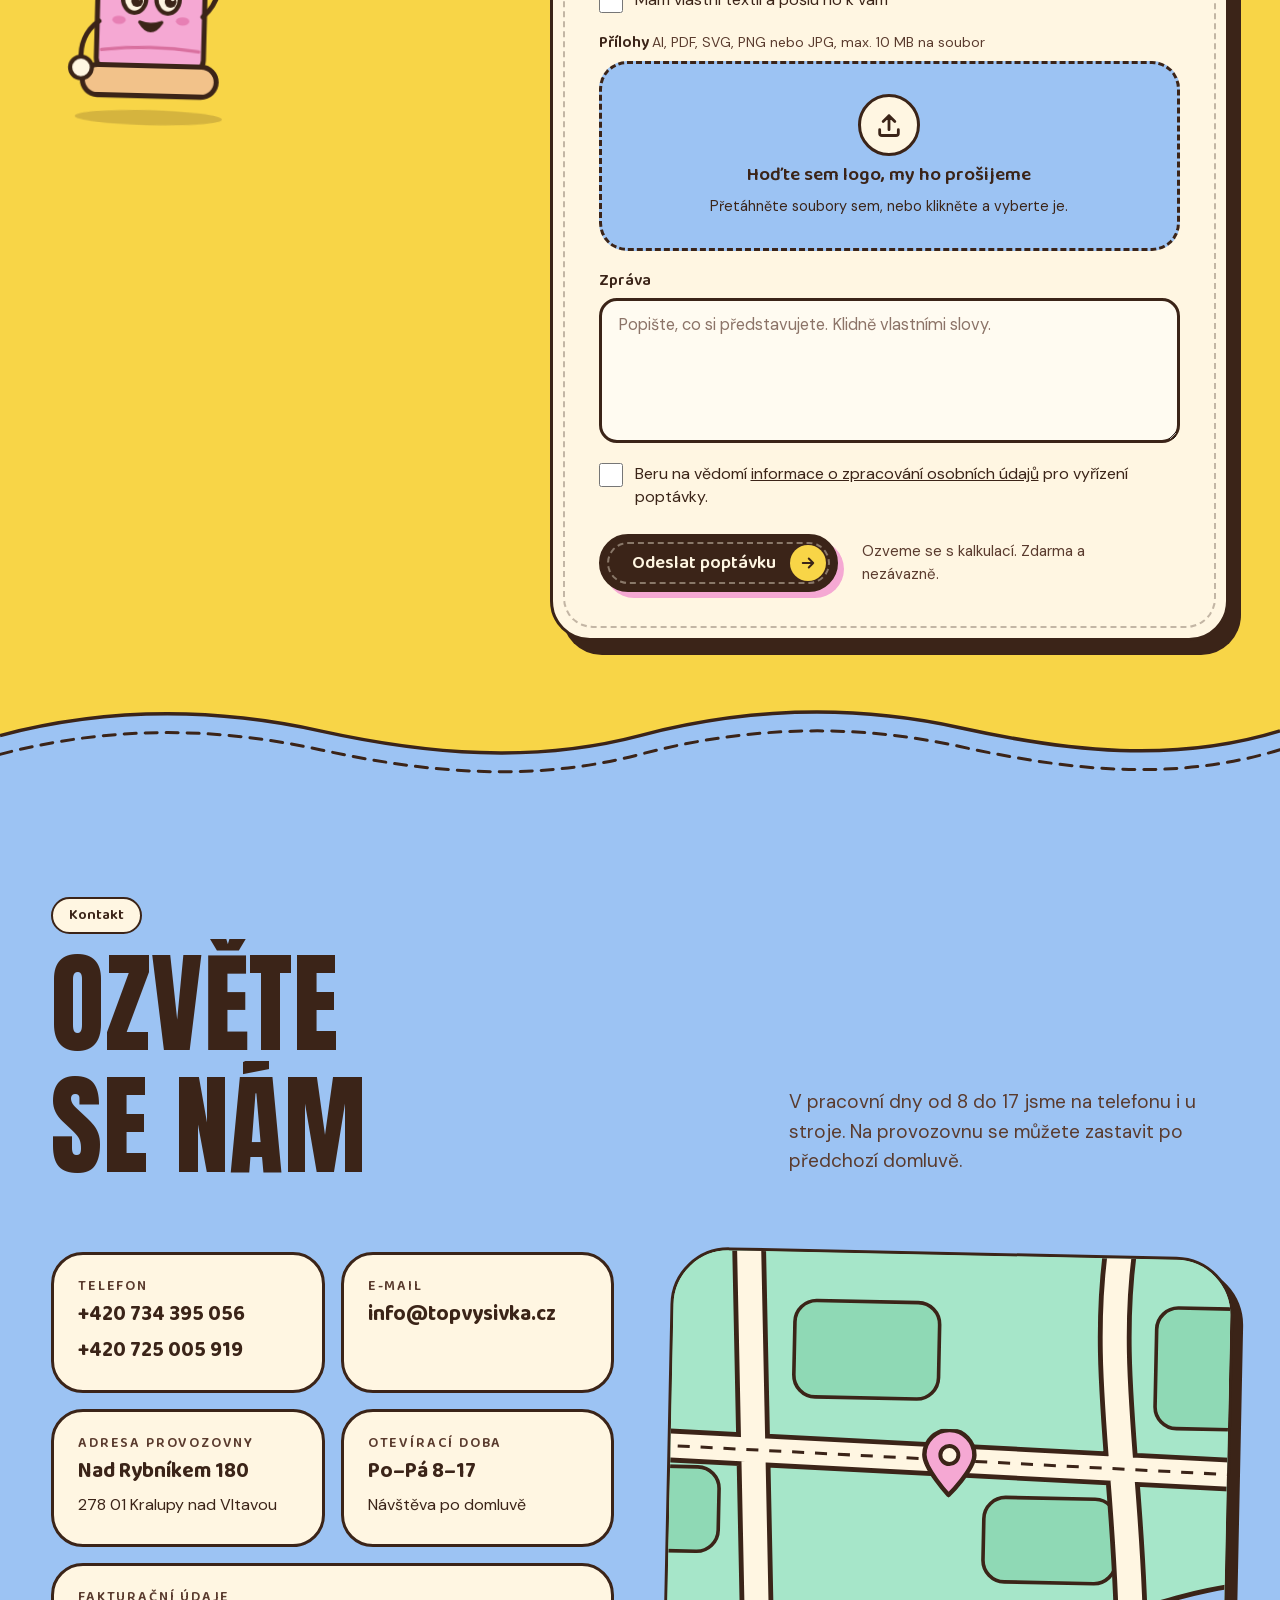
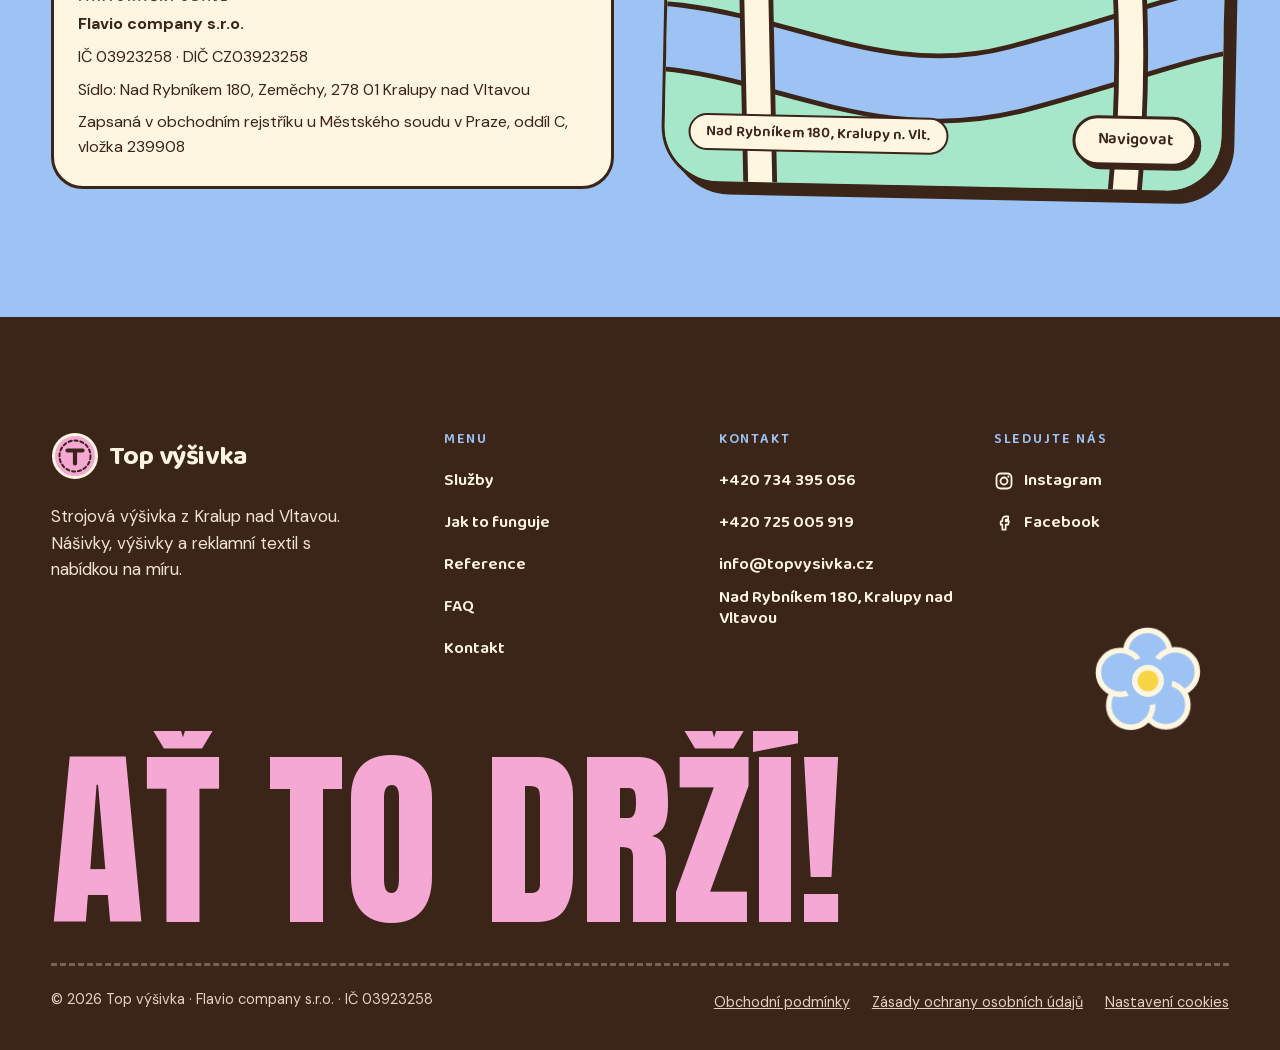
==== commit 12c0c21d: "Instagram: aktualizace galerie" ====
--- a/index.html
+++ b/index.html
@@ -301,14 +301,15 @@
       </div>
       <div class="tv-ig__grid" data-instagram-feed="topvysivka.cz">
         <!-- INSTAGRAM:START -->
-          <a class="tv-polaroid" href="https://www.instagram.com/p/Dfh5_dwN5My/" target="_blank" rel="noopener"><span class="tv-polaroid__img tv-polaroid__img--0"><img src="assets/img/instagram/17919794160465669.jpg" alt="Výšivka od Top výšivka" loading="lazy" width="700" height="700"></span><span class="tv-polaroid__cap"><span>Top výšivka</span><svg viewBox="0 0 24 24" aria-hidden="true"><rect x="3" y="3" width="18" height="18" rx="5" fill="none" stroke="currentColor" stroke-width="2.2"></rect><circle cx="12" cy="12" r="4.2" fill="none" stroke="currentColor" stroke-width="2.2"></circle><circle cx="17.3" cy="6.7" r="1.3" fill="currentColor"></circle></svg></span></a>
-          <a class="tv-polaroid" href="https://www.instagram.com/reel/DfeQ07ftzfA/" target="_blank" rel="noopener"><span class="tv-polaroid__img tv-polaroid__img--1"><img src="assets/img/instagram/18104867696157458.jpg" alt="Výšivka od Top výšivka" loading="lazy" width="394" height="700"></span><span class="tv-polaroid__cap"><span>Top výšivka</span><svg viewBox="0 0 24 24" aria-hidden="true"><rect x="3" y="3" width="18" height="18" rx="5" fill="none" stroke="currentColor" stroke-width="2.2"></rect><circle cx="12" cy="12" r="4.2" fill="none" stroke="currentColor" stroke-width="2.2"></circle><circle cx="17.3" cy="6.7" r="1.3" fill="currentColor"></circle></svg></span></a>
-          <a class="tv-polaroid" href="https://www.instagram.com/p/DYY_ZuZNdEH/" target="_blank" rel="noopener"><span class="tv-polaroid__img tv-polaroid__img--2"><img src="assets/img/instagram/18003437357743224.jpg" alt="Výšivka od Top výšivka" loading="lazy" width="700" height="525"></span><span class="tv-polaroid__cap"><span>Top výšivka</span><svg viewBox="0 0 24 24" aria-hidden="true"><rect x="3" y="3" width="18" height="18" rx="5" fill="none" stroke="currentColor" stroke-width="2.2"></rect><circle cx="12" cy="12" r="4.2" fill="none" stroke="currentColor" stroke-width="2.2"></circle><circle cx="17.3" cy="6.7" r="1.3" fill="currentColor"></circle></svg></span></a>
-          <a class="tv-polaroid" href="https://www.instagram.com/p/DYNZyl_tCse/" target="_blank" rel="noopener"><span class="tv-polaroid__img tv-polaroid__img--3"><img src="assets/img/instagram/18161621143431716.jpg" alt="Výšivka od Top výšivka" loading="lazy" width="700" height="394"></span><span class="tv-polaroid__cap"><span>Top výšivka</span><svg viewBox="0 0 24 24" aria-hidden="true"><rect x="3" y="3" width="18" height="18" rx="5" fill="none" stroke="currentColor" stroke-width="2.2"></rect><circle cx="12" cy="12" r="4.2" fill="none" stroke="currentColor" stroke-width="2.2"></circle><circle cx="17.3" cy="6.7" r="1.3" fill="currentColor"></circle></svg></span></a>
-          <a class="tv-polaroid" href="https://www.instagram.com/p/DW0n_ziDX6I/" target="_blank" rel="noopener"><span class="tv-polaroid__img tv-polaroid__img--0"><img src="assets/img/instagram/18110102167643848.jpg" alt="Výšivka od Top výšivka" loading="lazy" width="700" height="525"></span><span class="tv-polaroid__cap"><span>Top výšivka</span><svg viewBox="0 0 24 24" aria-hidden="true"><rect x="3" y="3" width="18" height="18" rx="5" fill="none" stroke="currentColor" stroke-width="2.2"></rect><circle cx="12" cy="12" r="4.2" fill="none" stroke="currentColor" stroke-width="2.2"></circle><circle cx="17.3" cy="6.7" r="1.3" fill="currentColor"></circle></svg></span></a>
-          <a class="tv-polaroid" href="https://www.instagram.com/p/DV-xvxkDWZi/" target="_blank" rel="noopener"><span class="tv-polaroid__img tv-polaroid__img--1"><img src="assets/img/instagram/17879416707394477.jpg" alt="Výšivka od Top výšivka" loading="lazy" width="700" height="393"></span><span class="tv-polaroid__cap"><span>Top výšivka</span><svg viewBox="0 0 24 24" aria-hidden="true"><rect x="3" y="3" width="18" height="18" rx="5" fill="none" stroke="currentColor" stroke-width="2.2"></rect><circle cx="12" cy="12" r="4.2" fill="none" stroke="currentColor" stroke-width="2.2"></circle><circle cx="17.3" cy="6.7" r="1.3" fill="currentColor"></circle></svg></span></a>
-          <a class="tv-polaroid" href="https://www.instagram.com/p/DUxz2kJDePr/" target="_blank" rel="noopener"><span class="tv-polaroid__img tv-polaroid__img--2"><img src="assets/img/instagram/17947030527102126.jpg" alt="Výšivka od Top výšivka" loading="lazy" width="700" height="393"></span><span class="tv-polaroid__cap"><span>Top výšivka</span><svg viewBox="0 0 24 24" aria-hidden="true"><rect x="3" y="3" width="18" height="18" rx="5" fill="none" stroke="currentColor" stroke-width="2.2"></rect><circle cx="12" cy="12" r="4.2" fill="none" stroke="currentColor" stroke-width="2.2"></circle><circle cx="17.3" cy="6.7" r="1.3" fill="currentColor"></circle></svg></span></a>
-          <a class="tv-polaroid" href="https://www.instagram.com/p/DUi4y-njbFp/" target="_blank" rel="noopener"><span class="tv-polaroid__img tv-polaroid__img--3"><img src="assets/img/instagram/18100908934700684.jpg" alt="Výšivka od Top výšivka" loading="lazy" width="700" height="393"></span><span class="tv-polaroid__cap"><span>Top výšivka</span><svg viewBox="0 0 24 24" aria-hidden="true"><rect x="3" y="3" width="18" height="18" rx="5" fill="none" stroke="currentColor" stroke-width="2.2"></rect><circle cx="12" cy="12" r="4.2" fill="none" stroke="currentColor" stroke-width="2.2"></circle><circle cx="17.3" cy="6.7" r="1.3" fill="currentColor"></circle></svg></span></a>
+          <a class="tv-polaroid" href="https://www.instagram.com/p/DfkLtu3NOQL/" target="_blank" rel="noopener"><span class="tv-polaroid__img tv-polaroid__img--0"><img src="assets/img/instagram/18160788331511431.jpg" alt="Výšivka od Top výšivka" loading="lazy" width="700" height="394"></span><span class="tv-polaroid__cap"><span>Top výšivka</span><svg viewBox="0 0 24 24" aria-hidden="true"><rect x="3" y="3" width="18" height="18" rx="5" fill="none" stroke="currentColor" stroke-width="2.2"></rect><circle cx="12" cy="12" r="4.2" fill="none" stroke="currentColor" stroke-width="2.2"></circle><circle cx="17.3" cy="6.7" r="1.3" fill="currentColor"></circle></svg></span></a>
+          <a class="tv-polaroid" href="https://www.instagram.com/p/Dfh5_dwN5My/" target="_blank" rel="noopener"><span class="tv-polaroid__img tv-polaroid__img--1"><img src="assets/img/instagram/17919794160465669.jpg" alt="Výšivka od Top výšivka" loading="lazy" width="700" height="700"></span><span class="tv-polaroid__cap"><span>Top výšivka</span><svg viewBox="0 0 24 24" aria-hidden="true"><rect x="3" y="3" width="18" height="18" rx="5" fill="none" stroke="currentColor" stroke-width="2.2"></rect><circle cx="12" cy="12" r="4.2" fill="none" stroke="currentColor" stroke-width="2.2"></circle><circle cx="17.3" cy="6.7" r="1.3" fill="currentColor"></circle></svg></span></a>
+          <a class="tv-polaroid" href="https://www.instagram.com/reel/DfeQ07ftzfA/" target="_blank" rel="noopener"><span class="tv-polaroid__img tv-polaroid__img--2"><img src="assets/img/instagram/18104867696157458.jpg" alt="Výšivka od Top výšivka" loading="lazy" width="394" height="700"></span><span class="tv-polaroid__cap"><span>Top výšivka</span><svg viewBox="0 0 24 24" aria-hidden="true"><rect x="3" y="3" width="18" height="18" rx="5" fill="none" stroke="currentColor" stroke-width="2.2"></rect><circle cx="12" cy="12" r="4.2" fill="none" stroke="currentColor" stroke-width="2.2"></circle><circle cx="17.3" cy="6.7" r="1.3" fill="currentColor"></circle></svg></span></a>
+          <a class="tv-polaroid" href="https://www.instagram.com/p/DYY_ZuZNdEH/" target="_blank" rel="noopener"><span class="tv-polaroid__img tv-polaroid__img--3"><img src="assets/img/instagram/18003437357743224.jpg" alt="Výšivka od Top výšivka" loading="lazy" width="700" height="525"></span><span class="tv-polaroid__cap"><span>Top výšivka</span><svg viewBox="0 0 24 24" aria-hidden="true"><rect x="3" y="3" width="18" height="18" rx="5" fill="none" stroke="currentColor" stroke-width="2.2"></rect><circle cx="12" cy="12" r="4.2" fill="none" stroke="currentColor" stroke-width="2.2"></circle><circle cx="17.3" cy="6.7" r="1.3" fill="currentColor"></circle></svg></span></a>
+          <a class="tv-polaroid" href="https://www.instagram.com/p/DYNZyl_tCse/" target="_blank" rel="noopener"><span class="tv-polaroid__img tv-polaroid__img--0"><img src="assets/img/instagram/18161621143431716.jpg" alt="Výšivka od Top výšivka" loading="lazy" width="700" height="394"></span><span class="tv-polaroid__cap"><span>Top výšivka</span><svg viewBox="0 0 24 24" aria-hidden="true"><rect x="3" y="3" width="18" height="18" rx="5" fill="none" stroke="currentColor" stroke-width="2.2"></rect><circle cx="12" cy="12" r="4.2" fill="none" stroke="currentColor" stroke-width="2.2"></circle><circle cx="17.3" cy="6.7" r="1.3" fill="currentColor"></circle></svg></span></a>
+          <a class="tv-polaroid" href="https://www.instagram.com/p/DW0n_ziDX6I/" target="_blank" rel="noopener"><span class="tv-polaroid__img tv-polaroid__img--1"><img src="assets/img/instagram/18110102167643848.jpg" alt="Výšivka od Top výšivka" loading="lazy" width="700" height="525"></span><span class="tv-polaroid__cap"><span>Top výšivka</span><svg viewBox="0 0 24 24" aria-hidden="true"><rect x="3" y="3" width="18" height="18" rx="5" fill="none" stroke="currentColor" stroke-width="2.2"></rect><circle cx="12" cy="12" r="4.2" fill="none" stroke="currentColor" stroke-width="2.2"></circle><circle cx="17.3" cy="6.7" r="1.3" fill="currentColor"></circle></svg></span></a>
+          <a class="tv-polaroid" href="https://www.instagram.com/p/DV-xvxkDWZi/" target="_blank" rel="noopener"><span class="tv-polaroid__img tv-polaroid__img--2"><img src="assets/img/instagram/17879416707394477.jpg" alt="Výšivka od Top výšivka" loading="lazy" width="700" height="393"></span><span class="tv-polaroid__cap"><span>Top výšivka</span><svg viewBox="0 0 24 24" aria-hidden="true"><rect x="3" y="3" width="18" height="18" rx="5" fill="none" stroke="currentColor" stroke-width="2.2"></rect><circle cx="12" cy="12" r="4.2" fill="none" stroke="currentColor" stroke-width="2.2"></circle><circle cx="17.3" cy="6.7" r="1.3" fill="currentColor"></circle></svg></span></a>
+          <a class="tv-polaroid" href="https://www.instagram.com/p/DUxz2kJDePr/" target="_blank" rel="noopener"><span class="tv-polaroid__img tv-polaroid__img--3"><img src="assets/img/instagram/17947030527102126.jpg" alt="Výšivka od Top výšivka" loading="lazy" width="700" height="393"></span><span class="tv-polaroid__cap"><span>Top výšivka</span><svg viewBox="0 0 24 24" aria-hidden="true"><rect x="3" y="3" width="18" height="18" rx="5" fill="none" stroke="currentColor" stroke-width="2.2"></rect><circle cx="12" cy="12" r="4.2" fill="none" stroke="currentColor" stroke-width="2.2"></circle><circle cx="17.3" cy="6.7" r="1.3" fill="currentColor"></circle></svg></span></a>
+          <a class="tv-polaroid" href="https://www.instagram.com/p/DUi4y-njbFp/" target="_blank" rel="noopener"><span class="tv-polaroid__img tv-polaroid__img--0"><img src="assets/img/instagram/18100908934700684.jpg" alt="Výšivka od Top výšivka" loading="lazy" width="700" height="393"></span><span class="tv-polaroid__cap"><span>Top výšivka</span><svg viewBox="0 0 24 24" aria-hidden="true"><rect x="3" y="3" width="18" height="18" rx="5" fill="none" stroke="currentColor" stroke-width="2.2"></rect><circle cx="12" cy="12" r="4.2" fill="none" stroke="currentColor" stroke-width="2.2"></circle><circle cx="17.3" cy="6.7" r="1.3" fill="currentColor"></circle></svg></span></a>
         <!-- INSTAGRAM:END -->
       </div>
       <div class="tv-ig__more">
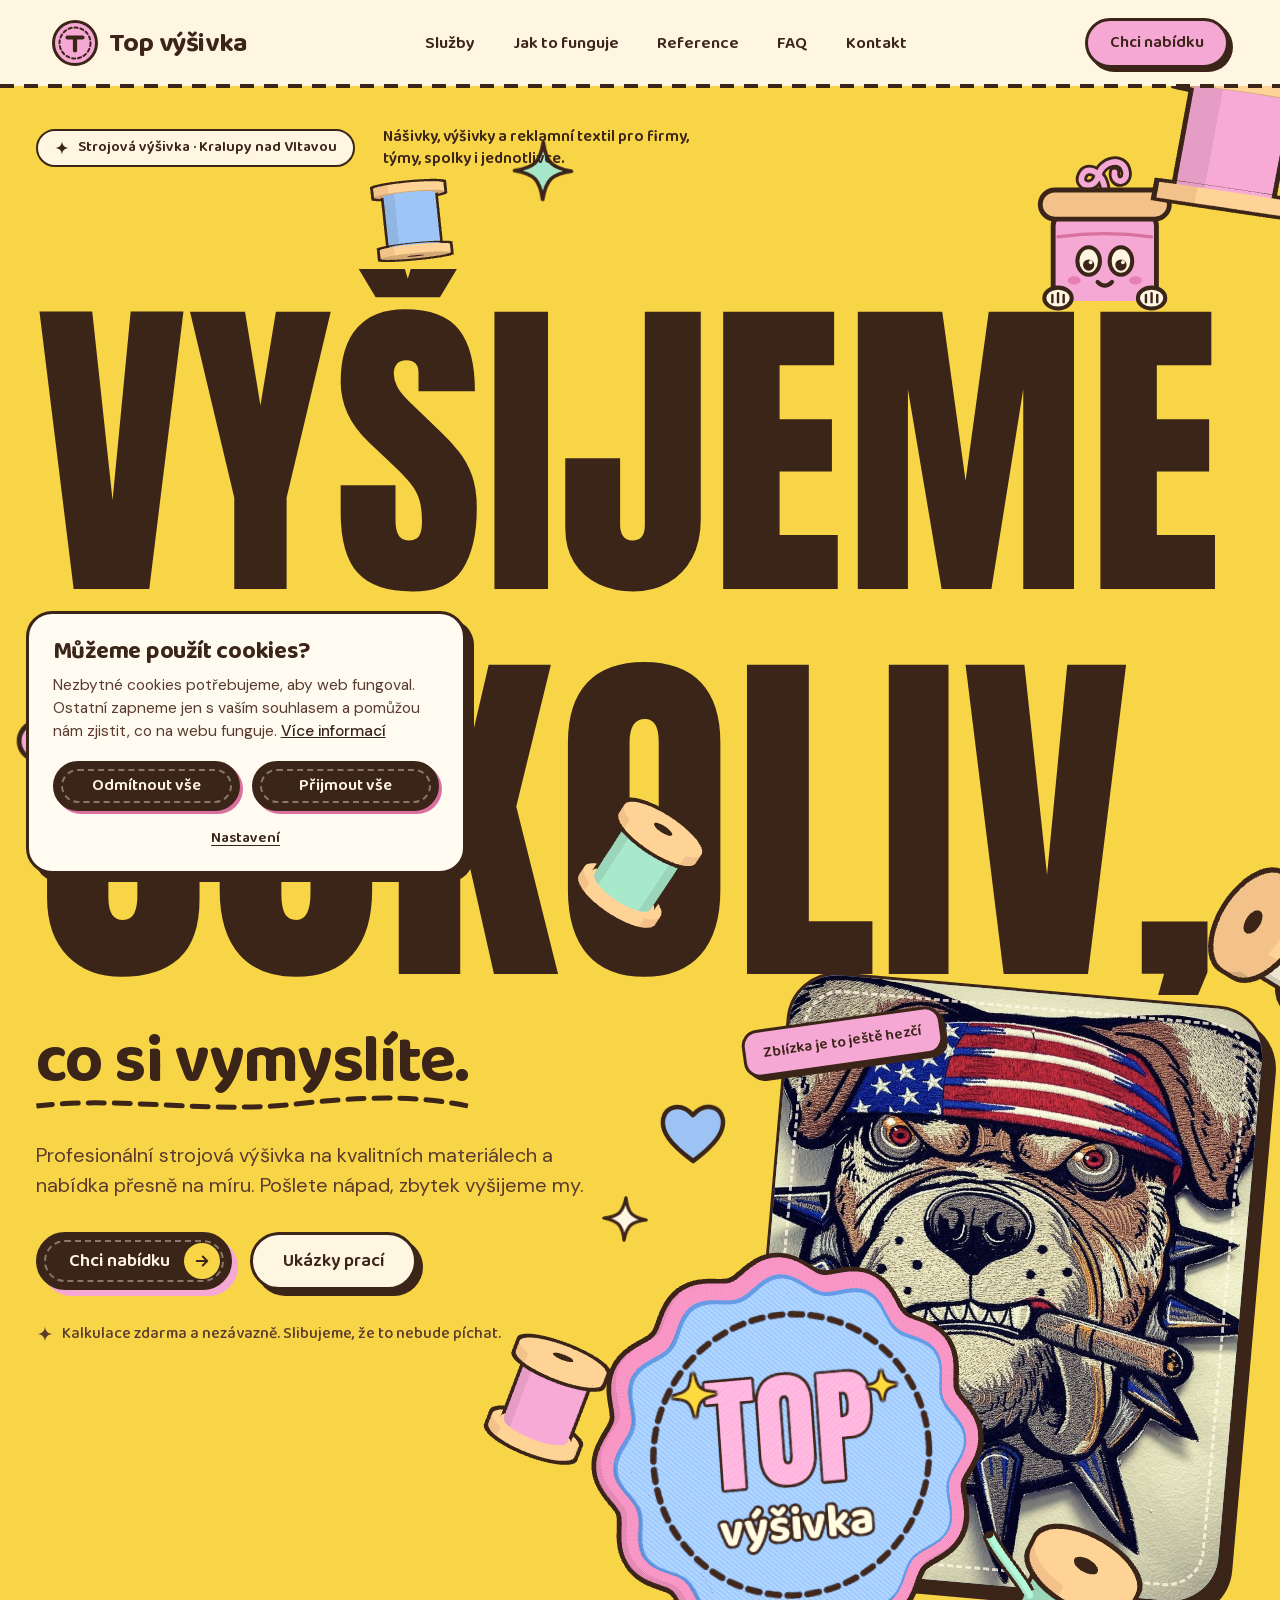
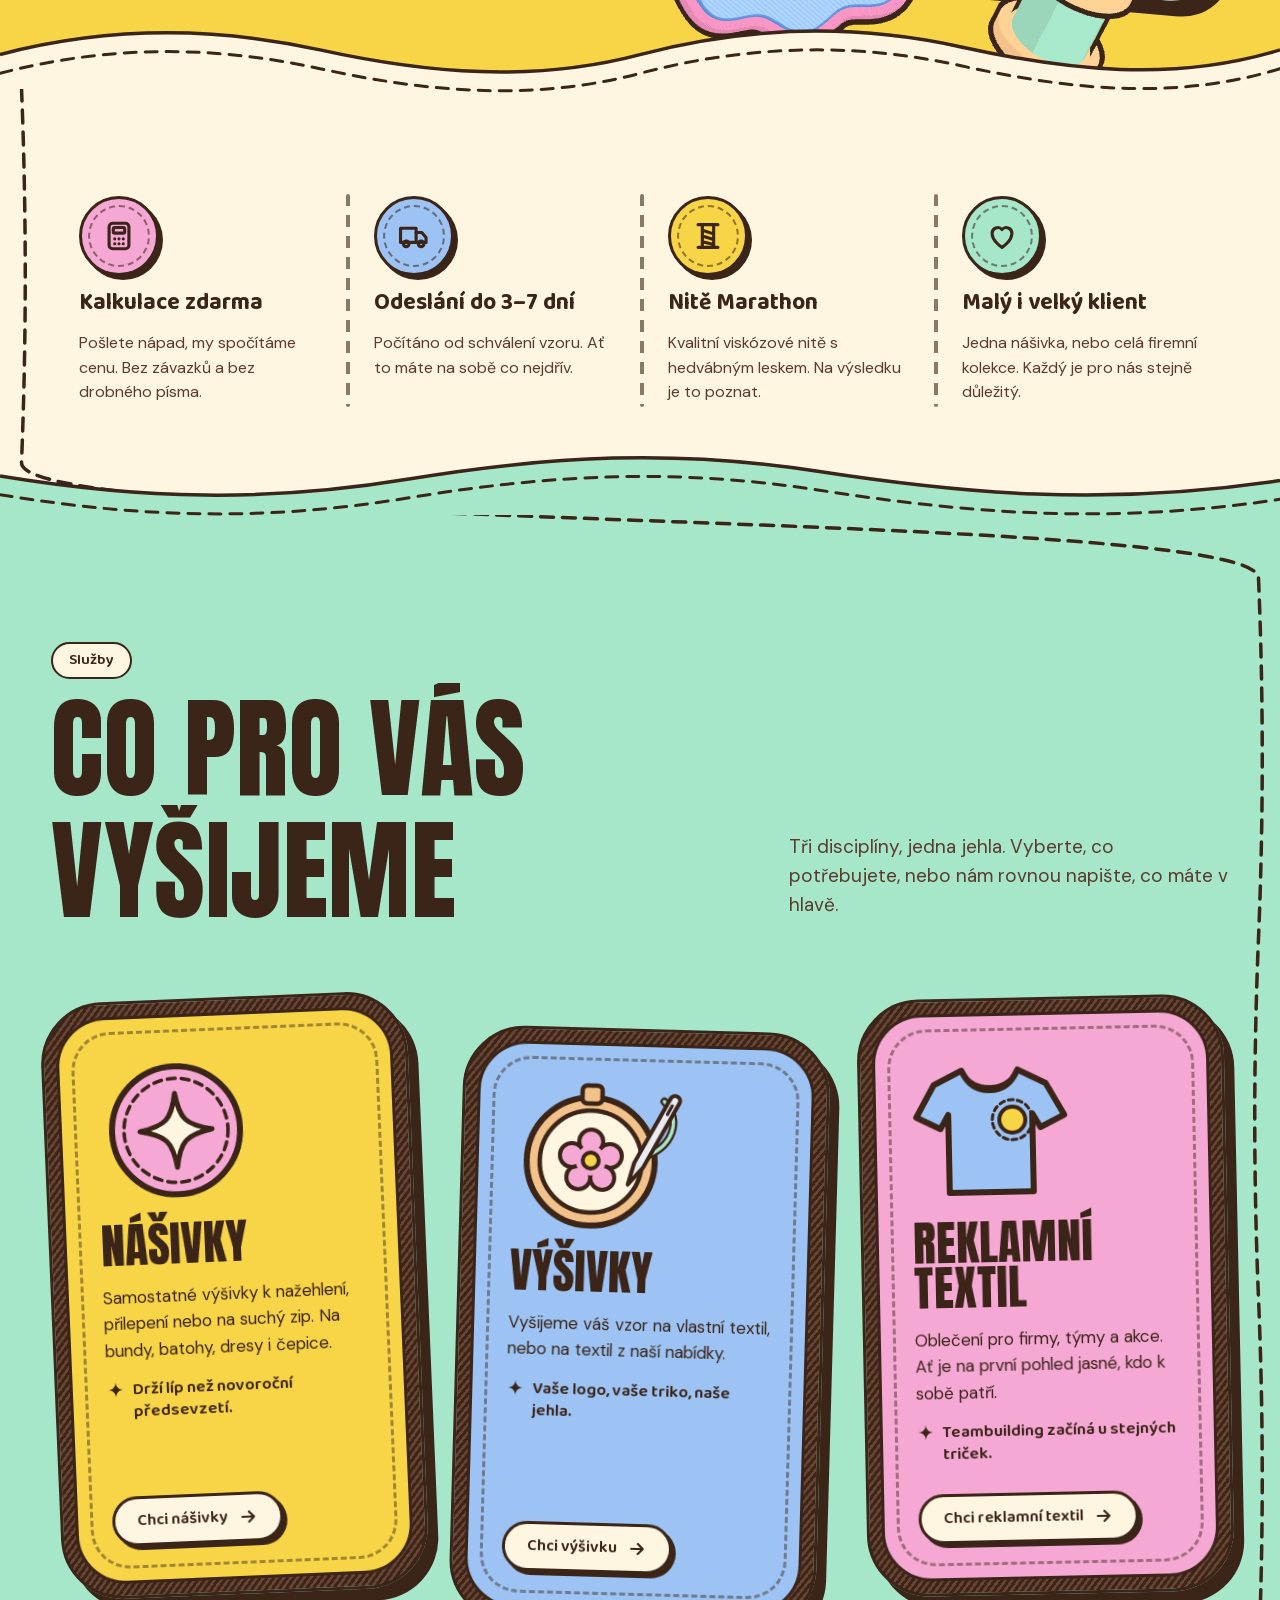
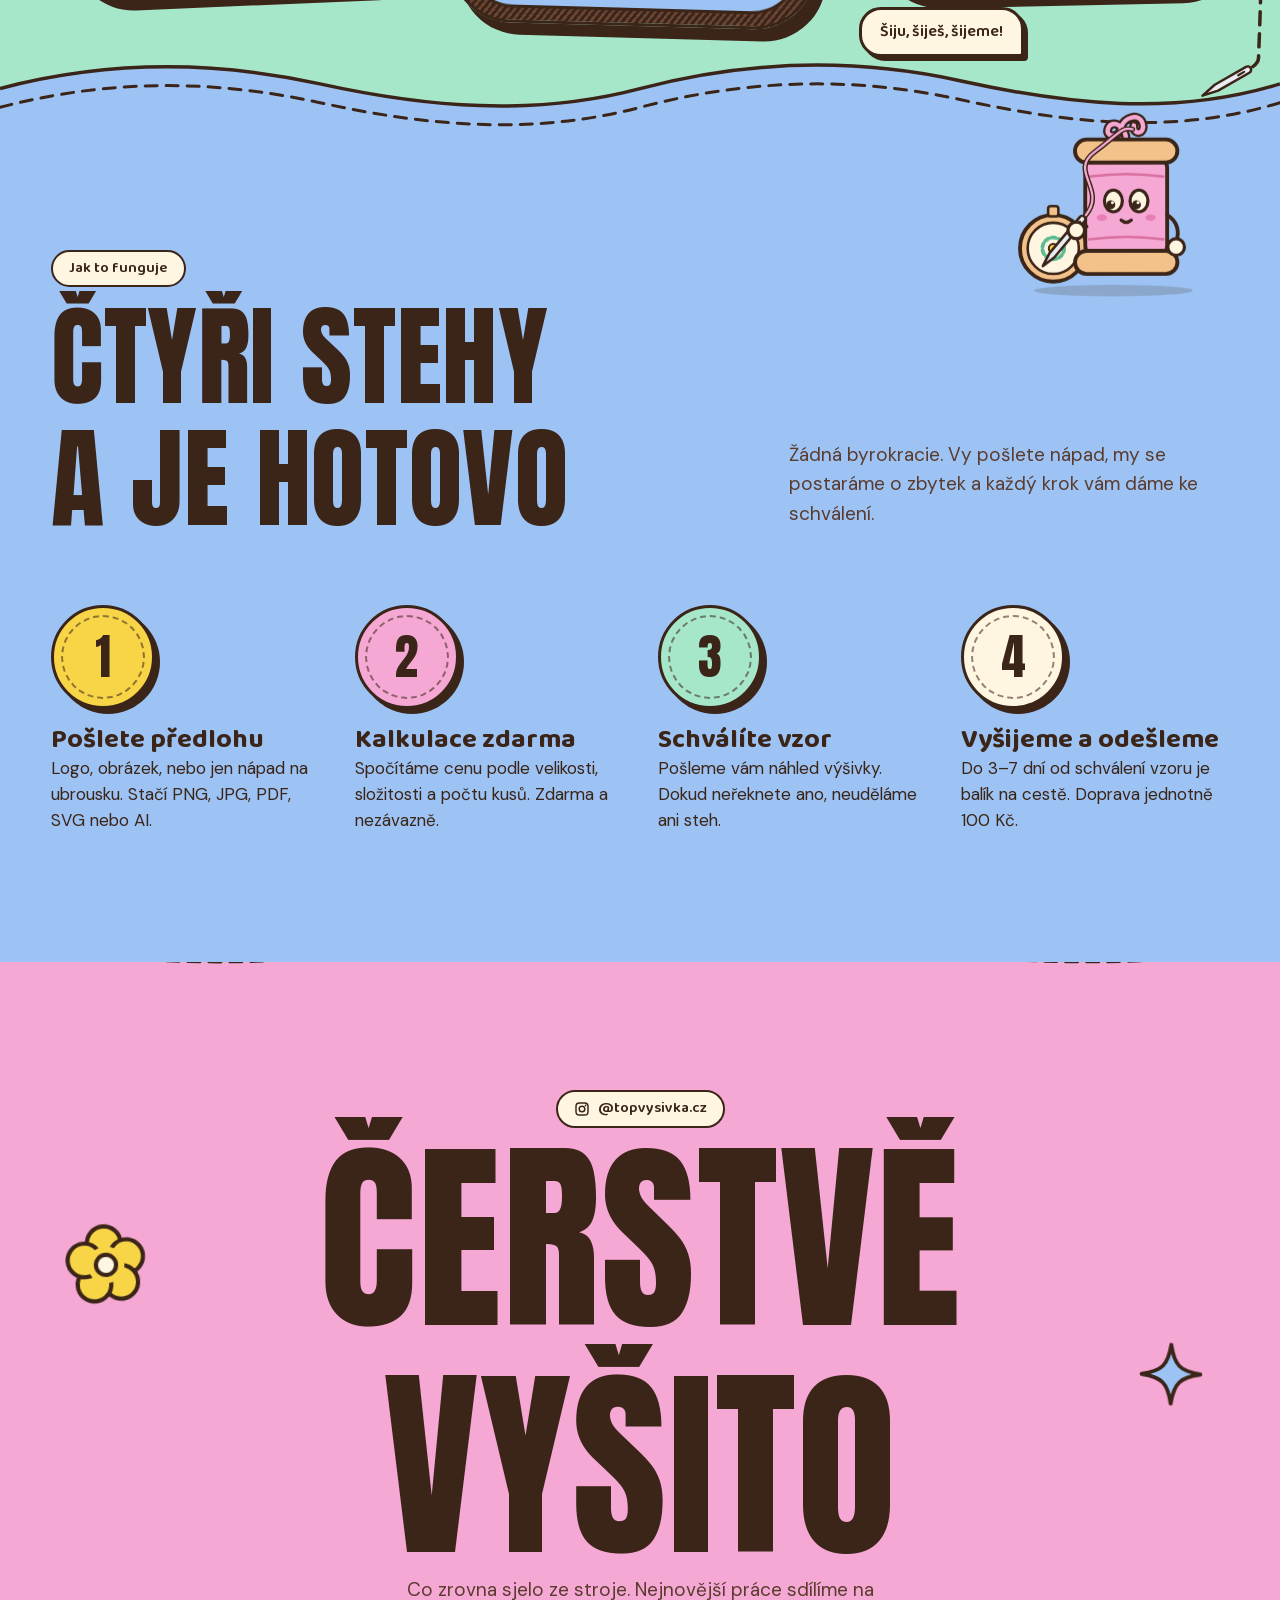
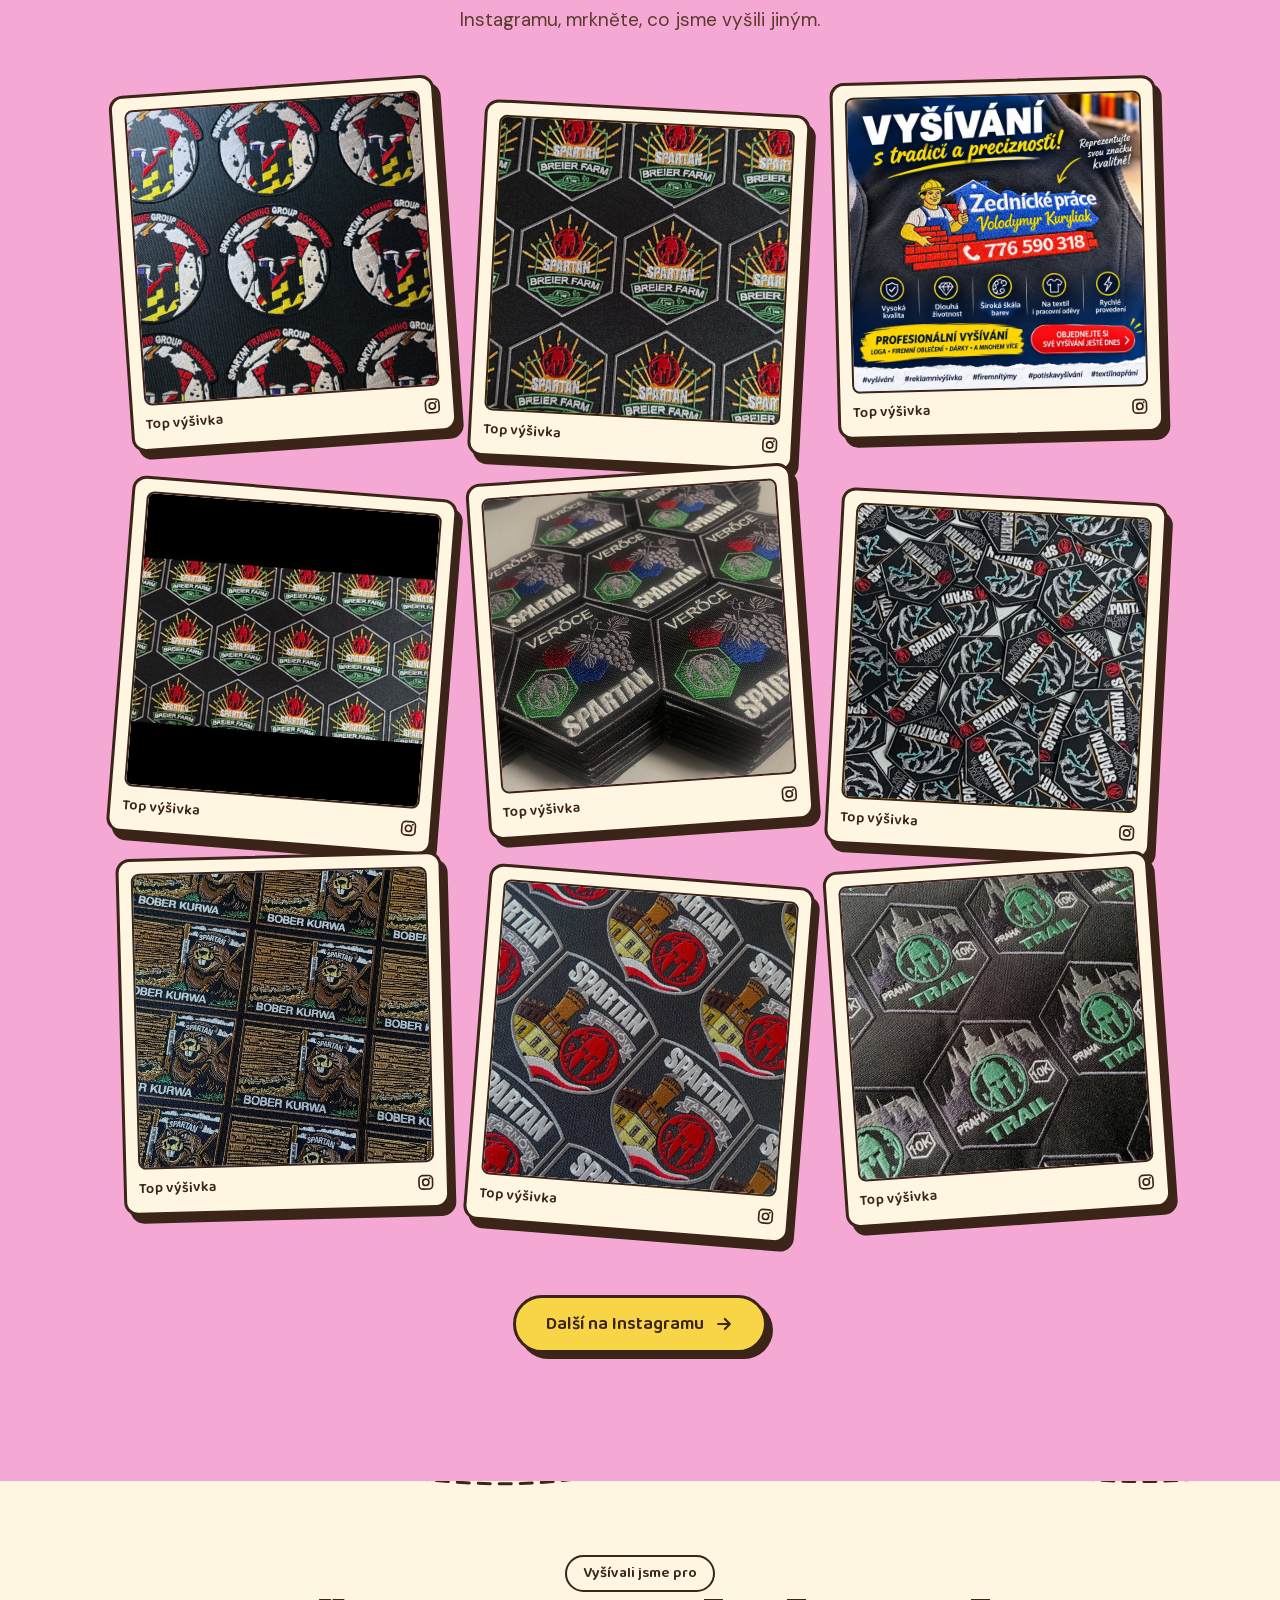
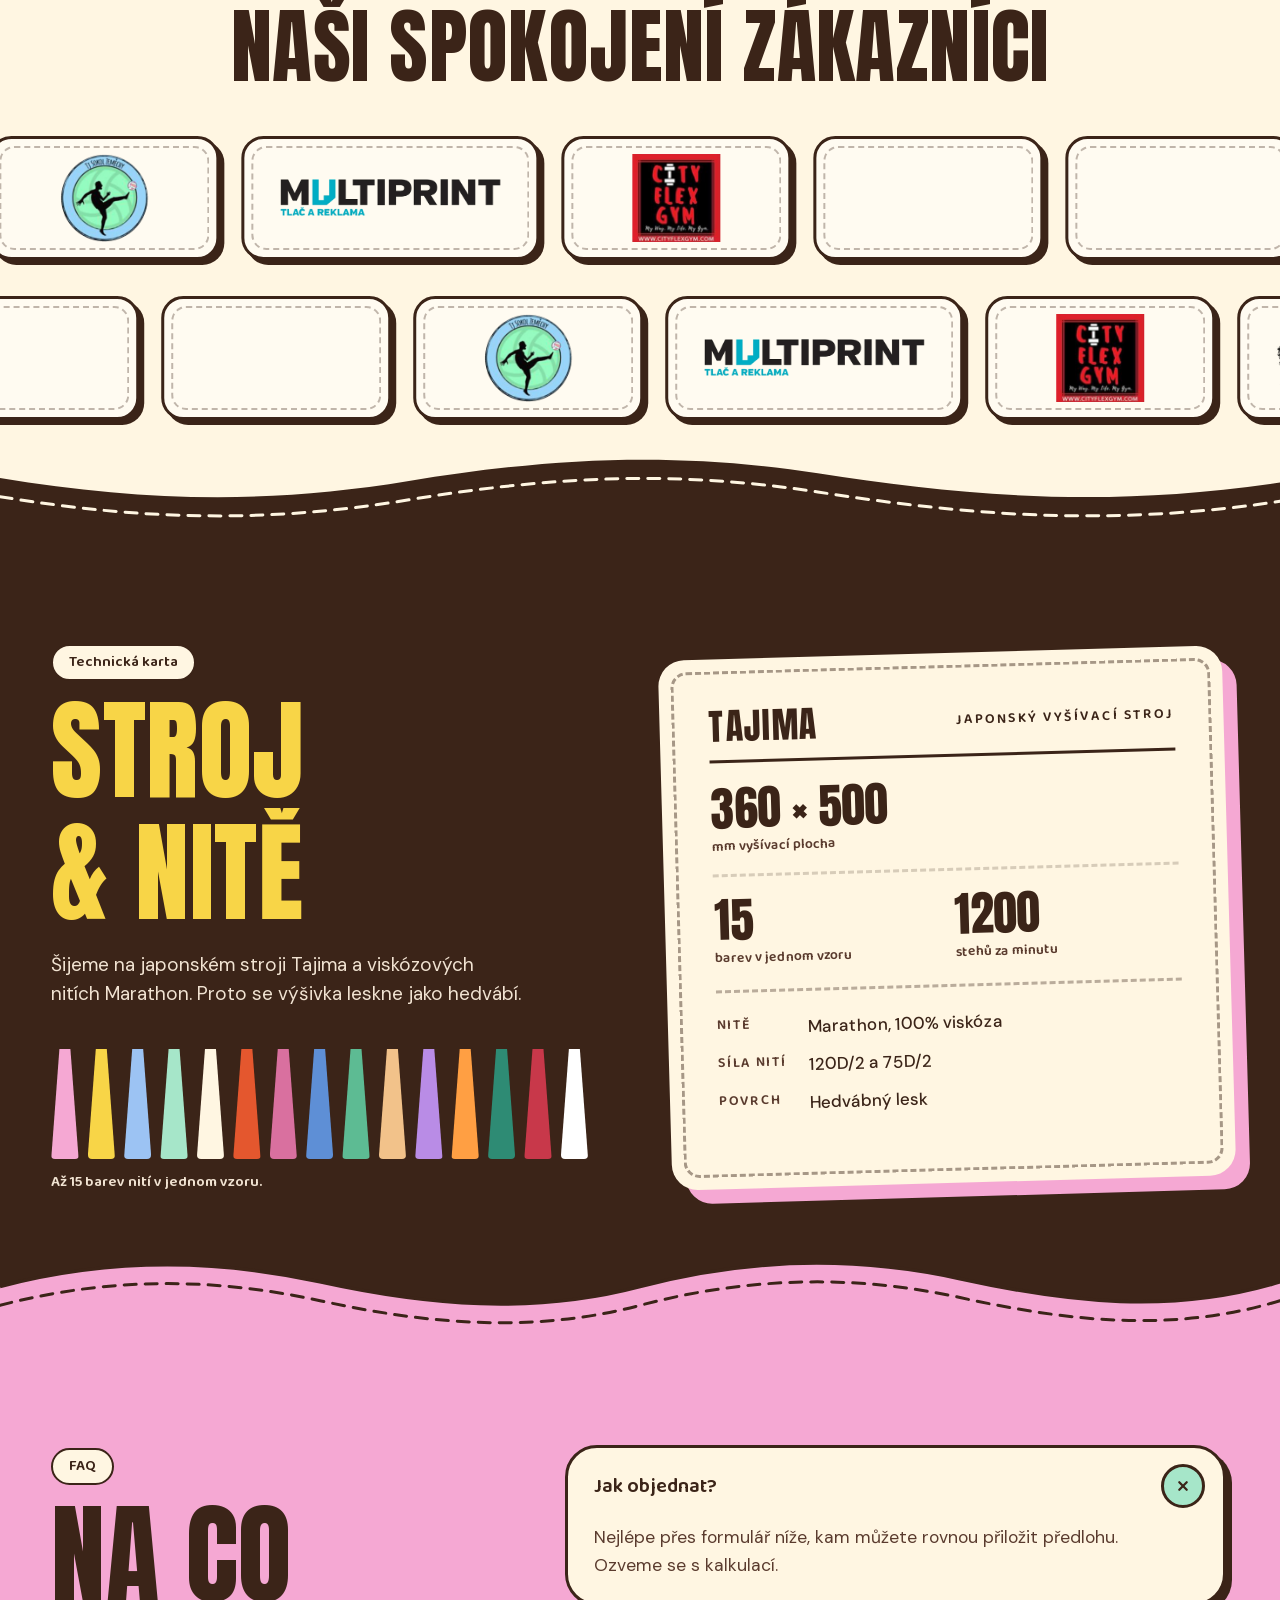
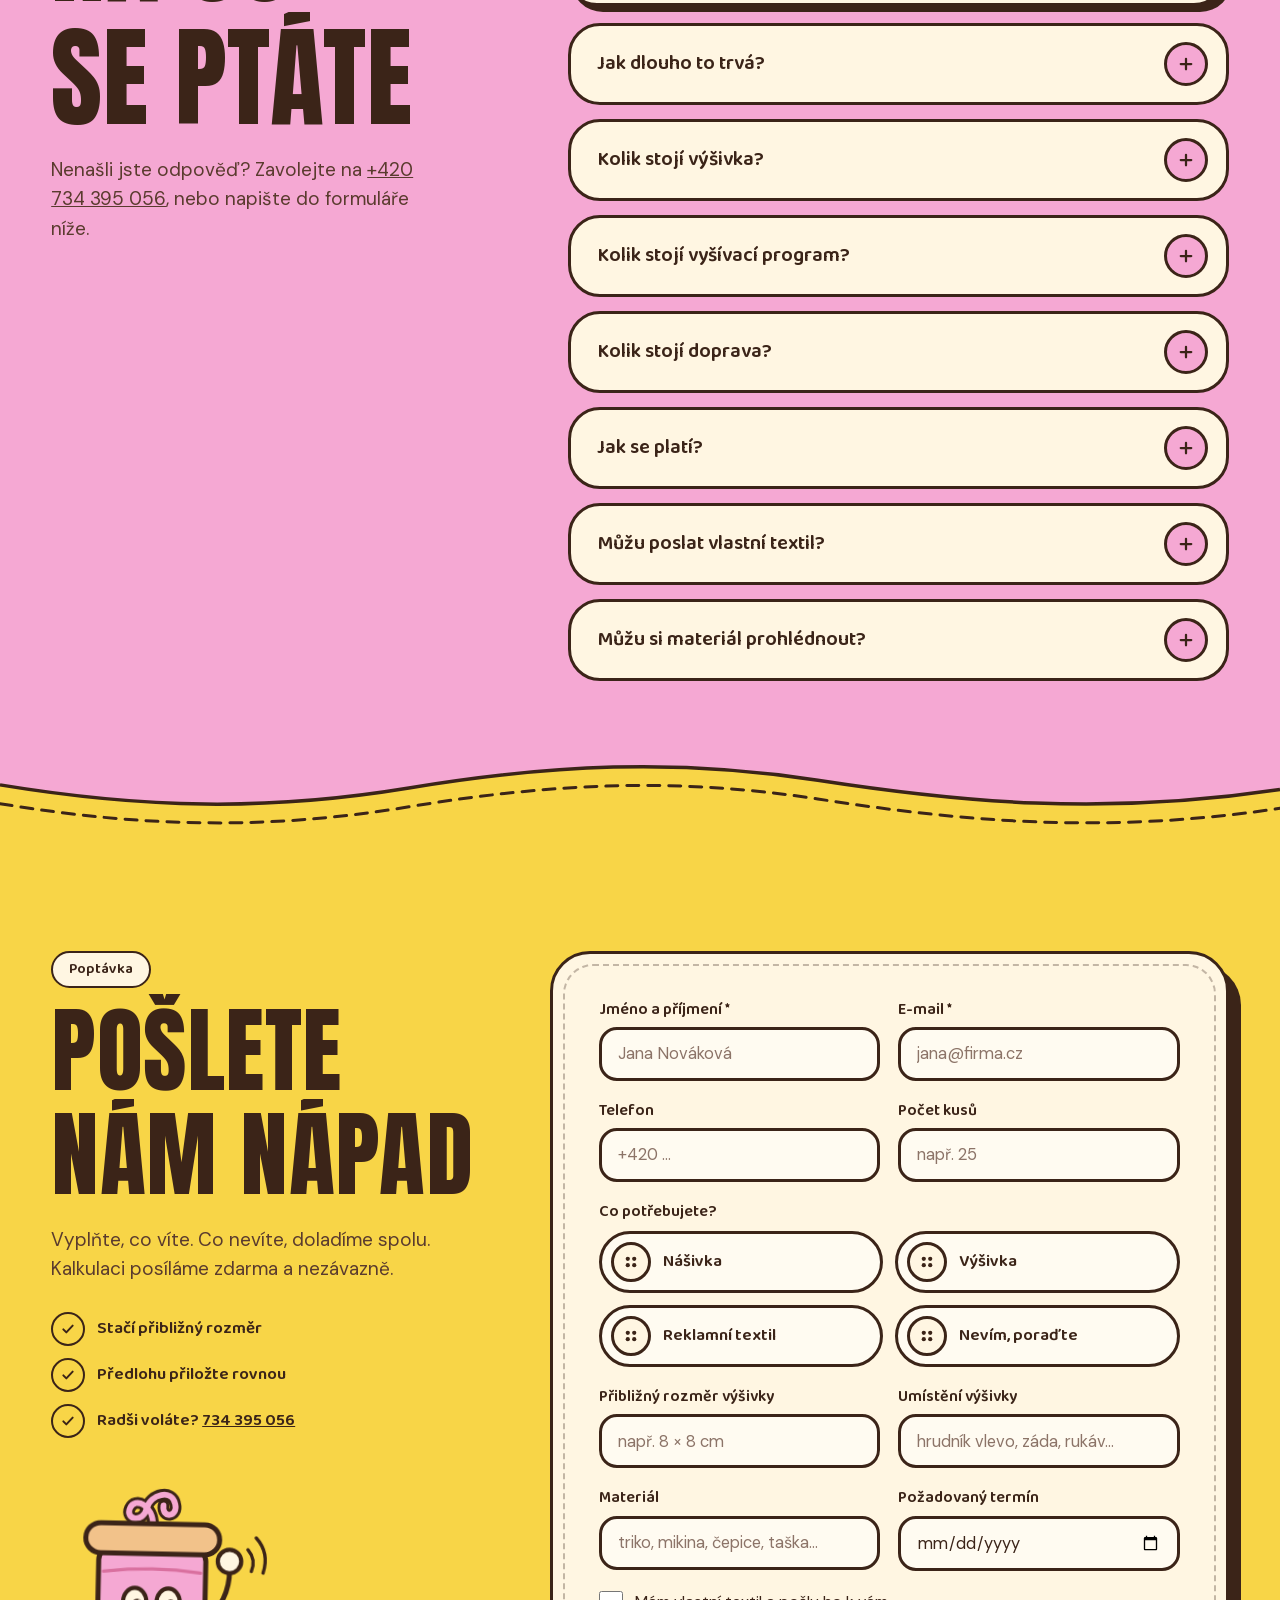
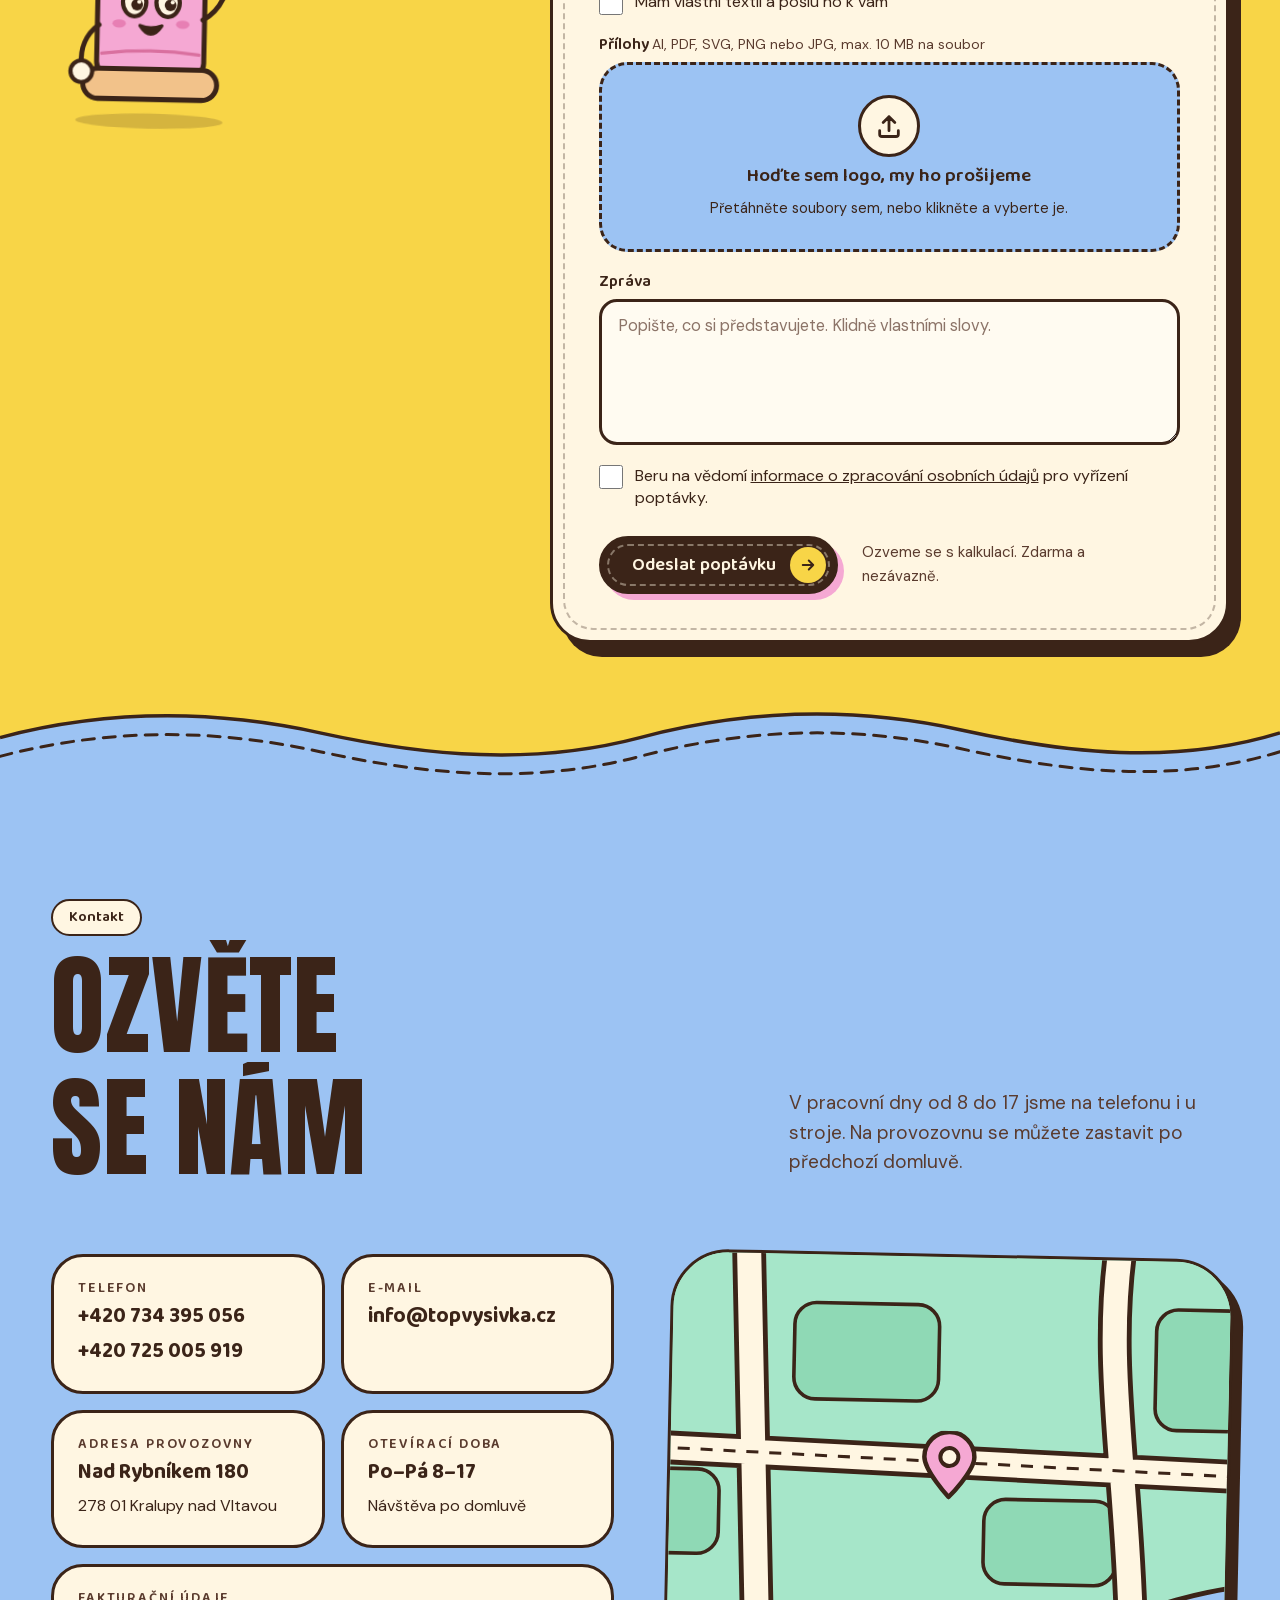
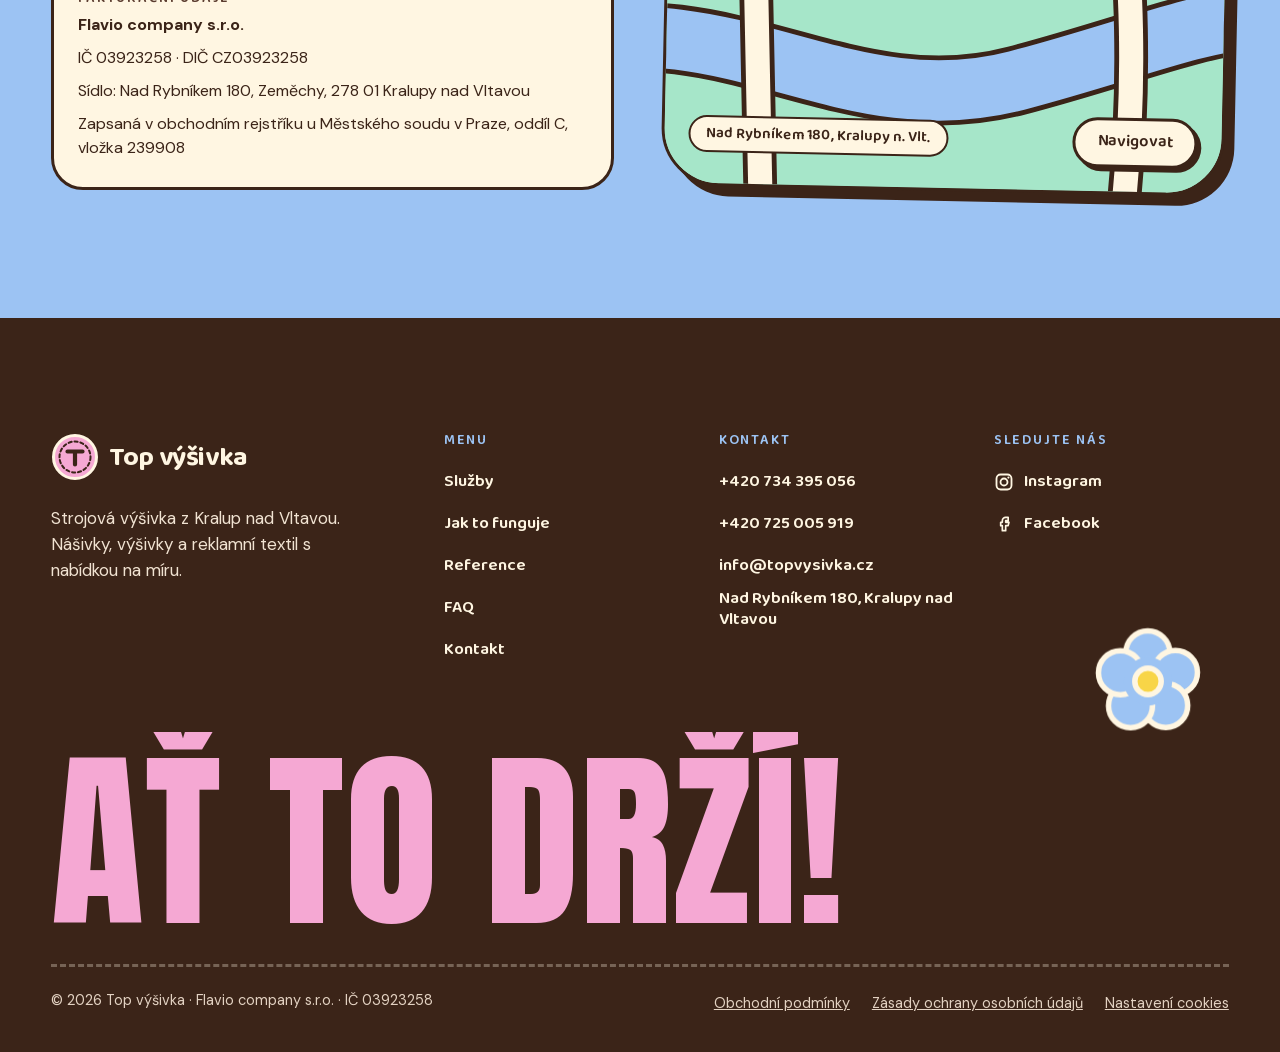
==== commit 2e436b9d: "Instagram: aktualizace galerie" ====
--- a/index.html
+++ b/index.html
@@ -301,15 +301,15 @@
       </div>
       <div class="tv-ig__grid" data-instagram-feed="topvysivka.cz">
         <!-- INSTAGRAM:START -->
-          <a class="tv-polaroid" href="https://www.instagram.com/p/DfkLtu3NOQL/" target="_blank" rel="noopener"><span class="tv-polaroid__img tv-polaroid__img--0"><img src="assets/img/instagram/18160788331511431.jpg" alt="Výšivka od Top výšivka" loading="lazy" width="700" height="394"></span><span class="tv-polaroid__cap"><span>Top výšivka</span><svg viewBox="0 0 24 24" aria-hidden="true"><rect x="3" y="3" width="18" height="18" rx="5" fill="none" stroke="currentColor" stroke-width="2.2"></rect><circle cx="12" cy="12" r="4.2" fill="none" stroke="currentColor" stroke-width="2.2"></circle><circle cx="17.3" cy="6.7" r="1.3" fill="currentColor"></circle></svg></span></a>
-          <a class="tv-polaroid" href="https://www.instagram.com/p/Dfh5_dwN5My/" target="_blank" rel="noopener"><span class="tv-polaroid__img tv-polaroid__img--1"><img src="assets/img/instagram/17919794160465669.jpg" alt="Výšivka od Top výšivka" loading="lazy" width="700" height="700"></span><span class="tv-polaroid__cap"><span>Top výšivka</span><svg viewBox="0 0 24 24" aria-hidden="true"><rect x="3" y="3" width="18" height="18" rx="5" fill="none" stroke="currentColor" stroke-width="2.2"></rect><circle cx="12" cy="12" r="4.2" fill="none" stroke="currentColor" stroke-width="2.2"></circle><circle cx="17.3" cy="6.7" r="1.3" fill="currentColor"></circle></svg></span></a>
-          <a class="tv-polaroid" href="https://www.instagram.com/reel/DfeQ07ftzfA/" target="_blank" rel="noopener"><span class="tv-polaroid__img tv-polaroid__img--2"><img src="assets/img/instagram/18104867696157458.jpg" alt="Výšivka od Top výšivka" loading="lazy" width="394" height="700"></span><span class="tv-polaroid__cap"><span>Top výšivka</span><svg viewBox="0 0 24 24" aria-hidden="true"><rect x="3" y="3" width="18" height="18" rx="5" fill="none" stroke="currentColor" stroke-width="2.2"></rect><circle cx="12" cy="12" r="4.2" fill="none" stroke="currentColor" stroke-width="2.2"></circle><circle cx="17.3" cy="6.7" r="1.3" fill="currentColor"></circle></svg></span></a>
-          <a class="tv-polaroid" href="https://www.instagram.com/p/DYY_ZuZNdEH/" target="_blank" rel="noopener"><span class="tv-polaroid__img tv-polaroid__img--3"><img src="assets/img/instagram/18003437357743224.jpg" alt="Výšivka od Top výšivka" loading="lazy" width="700" height="525"></span><span class="tv-polaroid__cap"><span>Top výšivka</span><svg viewBox="0 0 24 24" aria-hidden="true"><rect x="3" y="3" width="18" height="18" rx="5" fill="none" stroke="currentColor" stroke-width="2.2"></rect><circle cx="12" cy="12" r="4.2" fill="none" stroke="currentColor" stroke-width="2.2"></circle><circle cx="17.3" cy="6.7" r="1.3" fill="currentColor"></circle></svg></span></a>
-          <a class="tv-polaroid" href="https://www.instagram.com/p/DYNZyl_tCse/" target="_blank" rel="noopener"><span class="tv-polaroid__img tv-polaroid__img--0"><img src="assets/img/instagram/18161621143431716.jpg" alt="Výšivka od Top výšivka" loading="lazy" width="700" height="394"></span><span class="tv-polaroid__cap"><span>Top výšivka</span><svg viewBox="0 0 24 24" aria-hidden="true"><rect x="3" y="3" width="18" height="18" rx="5" fill="none" stroke="currentColor" stroke-width="2.2"></rect><circle cx="12" cy="12" r="4.2" fill="none" stroke="currentColor" stroke-width="2.2"></circle><circle cx="17.3" cy="6.7" r="1.3" fill="currentColor"></circle></svg></span></a>
-          <a class="tv-polaroid" href="https://www.instagram.com/p/DW0n_ziDX6I/" target="_blank" rel="noopener"><span class="tv-polaroid__img tv-polaroid__img--1"><img src="assets/img/instagram/18110102167643848.jpg" alt="Výšivka od Top výšivka" loading="lazy" width="700" height="525"></span><span class="tv-polaroid__cap"><span>Top výšivka</span><svg viewBox="0 0 24 24" aria-hidden="true"><rect x="3" y="3" width="18" height="18" rx="5" fill="none" stroke="currentColor" stroke-width="2.2"></rect><circle cx="12" cy="12" r="4.2" fill="none" stroke="currentColor" stroke-width="2.2"></circle><circle cx="17.3" cy="6.7" r="1.3" fill="currentColor"></circle></svg></span></a>
-          <a class="tv-polaroid" href="https://www.instagram.com/p/DV-xvxkDWZi/" target="_blank" rel="noopener"><span class="tv-polaroid__img tv-polaroid__img--2"><img src="assets/img/instagram/17879416707394477.jpg" alt="Výšivka od Top výšivka" loading="lazy" width="700" height="393"></span><span class="tv-polaroid__cap"><span>Top výšivka</span><svg viewBox="0 0 24 24" aria-hidden="true"><rect x="3" y="3" width="18" height="18" rx="5" fill="none" stroke="currentColor" stroke-width="2.2"></rect><circle cx="12" cy="12" r="4.2" fill="none" stroke="currentColor" stroke-width="2.2"></circle><circle cx="17.3" cy="6.7" r="1.3" fill="currentColor"></circle></svg></span></a>
-          <a class="tv-polaroid" href="https://www.instagram.com/p/DUxz2kJDePr/" target="_blank" rel="noopener"><span class="tv-polaroid__img tv-polaroid__img--3"><img src="assets/img/instagram/17947030527102126.jpg" alt="Výšivka od Top výšivka" loading="lazy" width="700" height="393"></span><span class="tv-polaroid__cap"><span>Top výšivka</span><svg viewBox="0 0 24 24" aria-hidden="true"><rect x="3" y="3" width="18" height="18" rx="5" fill="none" stroke="currentColor" stroke-width="2.2"></rect><circle cx="12" cy="12" r="4.2" fill="none" stroke="currentColor" stroke-width="2.2"></circle><circle cx="17.3" cy="6.7" r="1.3" fill="currentColor"></circle></svg></span></a>
-          <a class="tv-polaroid" href="https://www.instagram.com/p/DUi4y-njbFp/" target="_blank" rel="noopener"><span class="tv-polaroid__img tv-polaroid__img--0"><img src="assets/img/instagram/18100908934700684.jpg" alt="Výšivka od Top výšivka" loading="lazy" width="700" height="393"></span><span class="tv-polaroid__cap"><span>Top výšivka</span><svg viewBox="0 0 24 24" aria-hidden="true"><rect x="3" y="3" width="18" height="18" rx="5" fill="none" stroke="currentColor" stroke-width="2.2"></rect><circle cx="12" cy="12" r="4.2" fill="none" stroke="currentColor" stroke-width="2.2"></circle><circle cx="17.3" cy="6.7" r="1.3" fill="currentColor"></circle></svg></span></a>
+          <a class="tv-polaroid" href="https://www.instagram.com/p/DgF8q6Rt5BQ/" target="_blank" rel="noopener"><span class="tv-polaroid__img tv-polaroid__img--0"><img src="assets/img/instagram/17969842677229508.jpg" alt="Výšivka od Top výšivka" loading="lazy" width="700" height="680"></span><span class="tv-polaroid__cap"><span>Top výšivka</span><svg viewBox="0 0 24 24" aria-hidden="true"><rect x="3" y="3" width="18" height="18" rx="5" fill="none" stroke="currentColor" stroke-width="2.2"></rect><circle cx="12" cy="12" r="4.2" fill="none" stroke="currentColor" stroke-width="2.2"></circle><circle cx="17.3" cy="6.7" r="1.3" fill="currentColor"></circle></svg></span></a>
+          <a class="tv-polaroid" href="https://www.instagram.com/p/DfkLtu3NOQL/" target="_blank" rel="noopener"><span class="tv-polaroid__img tv-polaroid__img--1"><img src="assets/img/instagram/18160788331511431.jpg" alt="Výšivka od Top výšivka" loading="lazy" width="700" height="394"></span><span class="tv-polaroid__cap"><span>Top výšivka</span><svg viewBox="0 0 24 24" aria-hidden="true"><rect x="3" y="3" width="18" height="18" rx="5" fill="none" stroke="currentColor" stroke-width="2.2"></rect><circle cx="12" cy="12" r="4.2" fill="none" stroke="currentColor" stroke-width="2.2"></circle><circle cx="17.3" cy="6.7" r="1.3" fill="currentColor"></circle></svg></span></a>
+          <a class="tv-polaroid" href="https://www.instagram.com/p/Dfh5_dwN5My/" target="_blank" rel="noopener"><span class="tv-polaroid__img tv-polaroid__img--2"><img src="assets/img/instagram/17919794160465669.jpg" alt="Výšivka od Top výšivka" loading="lazy" width="700" height="700"></span><span class="tv-polaroid__cap"><span>Top výšivka</span><svg viewBox="0 0 24 24" aria-hidden="true"><rect x="3" y="3" width="18" height="18" rx="5" fill="none" stroke="currentColor" stroke-width="2.2"></rect><circle cx="12" cy="12" r="4.2" fill="none" stroke="currentColor" stroke-width="2.2"></circle><circle cx="17.3" cy="6.7" r="1.3" fill="currentColor"></circle></svg></span></a>
+          <a class="tv-polaroid" href="https://www.instagram.com/reel/DfeQ07ftzfA/" target="_blank" rel="noopener"><span class="tv-polaroid__img tv-polaroid__img--3"><img src="assets/img/instagram/18104867696157458.jpg" alt="Výšivka od Top výšivka" loading="lazy" width="394" height="700"></span><span class="tv-polaroid__cap"><span>Top výšivka</span><svg viewBox="0 0 24 24" aria-hidden="true"><rect x="3" y="3" width="18" height="18" rx="5" fill="none" stroke="currentColor" stroke-width="2.2"></rect><circle cx="12" cy="12" r="4.2" fill="none" stroke="currentColor" stroke-width="2.2"></circle><circle cx="17.3" cy="6.7" r="1.3" fill="currentColor"></circle></svg></span></a>
+          <a class="tv-polaroid" href="https://www.instagram.com/p/DYY_ZuZNdEH/" target="_blank" rel="noopener"><span class="tv-polaroid__img tv-polaroid__img--0"><img src="assets/img/instagram/18003437357743224.jpg" alt="Výšivka od Top výšivka" loading="lazy" width="700" height="525"></span><span class="tv-polaroid__cap"><span>Top výšivka</span><svg viewBox="0 0 24 24" aria-hidden="true"><rect x="3" y="3" width="18" height="18" rx="5" fill="none" stroke="currentColor" stroke-width="2.2"></rect><circle cx="12" cy="12" r="4.2" fill="none" stroke="currentColor" stroke-width="2.2"></circle><circle cx="17.3" cy="6.7" r="1.3" fill="currentColor"></circle></svg></span></a>
+          <a class="tv-polaroid" href="https://www.instagram.com/p/DYNZyl_tCse/" target="_blank" rel="noopener"><span class="tv-polaroid__img tv-polaroid__img--1"><img src="assets/img/instagram/18161621143431716.jpg" alt="Výšivka od Top výšivka" loading="lazy" width="700" height="394"></span><span class="tv-polaroid__cap"><span>Top výšivka</span><svg viewBox="0 0 24 24" aria-hidden="true"><rect x="3" y="3" width="18" height="18" rx="5" fill="none" stroke="currentColor" stroke-width="2.2"></rect><circle cx="12" cy="12" r="4.2" fill="none" stroke="currentColor" stroke-width="2.2"></circle><circle cx="17.3" cy="6.7" r="1.3" fill="currentColor"></circle></svg></span></a>
+          <a class="tv-polaroid" href="https://www.instagram.com/p/DW0n_ziDX6I/" target="_blank" rel="noopener"><span class="tv-polaroid__img tv-polaroid__img--2"><img src="assets/img/instagram/18110102167643848.jpg" alt="Výšivka od Top výšivka" loading="lazy" width="700" height="525"></span><span class="tv-polaroid__cap"><span>Top výšivka</span><svg viewBox="0 0 24 24" aria-hidden="true"><rect x="3" y="3" width="18" height="18" rx="5" fill="none" stroke="currentColor" stroke-width="2.2"></rect><circle cx="12" cy="12" r="4.2" fill="none" stroke="currentColor" stroke-width="2.2"></circle><circle cx="17.3" cy="6.7" r="1.3" fill="currentColor"></circle></svg></span></a>
+          <a class="tv-polaroid" href="https://www.instagram.com/p/DV-xvxkDWZi/" target="_blank" rel="noopener"><span class="tv-polaroid__img tv-polaroid__img--3"><img src="assets/img/instagram/17879416707394477.jpg" alt="Výšivka od Top výšivka" loading="lazy" width="700" height="393"></span><span class="tv-polaroid__cap"><span>Top výšivka</span><svg viewBox="0 0 24 24" aria-hidden="true"><rect x="3" y="3" width="18" height="18" rx="5" fill="none" stroke="currentColor" stroke-width="2.2"></rect><circle cx="12" cy="12" r="4.2" fill="none" stroke="currentColor" stroke-width="2.2"></circle><circle cx="17.3" cy="6.7" r="1.3" fill="currentColor"></circle></svg></span></a>
+          <a class="tv-polaroid" href="https://www.instagram.com/p/DUxz2kJDePr/" target="_blank" rel="noopener"><span class="tv-polaroid__img tv-polaroid__img--0"><img src="assets/img/instagram/17947030527102126.jpg" alt="Výšivka od Top výšivka" loading="lazy" width="700" height="393"></span><span class="tv-polaroid__cap"><span>Top výšivka</span><svg viewBox="0 0 24 24" aria-hidden="true"><rect x="3" y="3" width="18" height="18" rx="5" fill="none" stroke="currentColor" stroke-width="2.2"></rect><circle cx="12" cy="12" r="4.2" fill="none" stroke="currentColor" stroke-width="2.2"></circle><circle cx="17.3" cy="6.7" r="1.3" fill="currentColor"></circle></svg></span></a>
         <!-- INSTAGRAM:END -->
       </div>
       <div class="tv-ig__more">
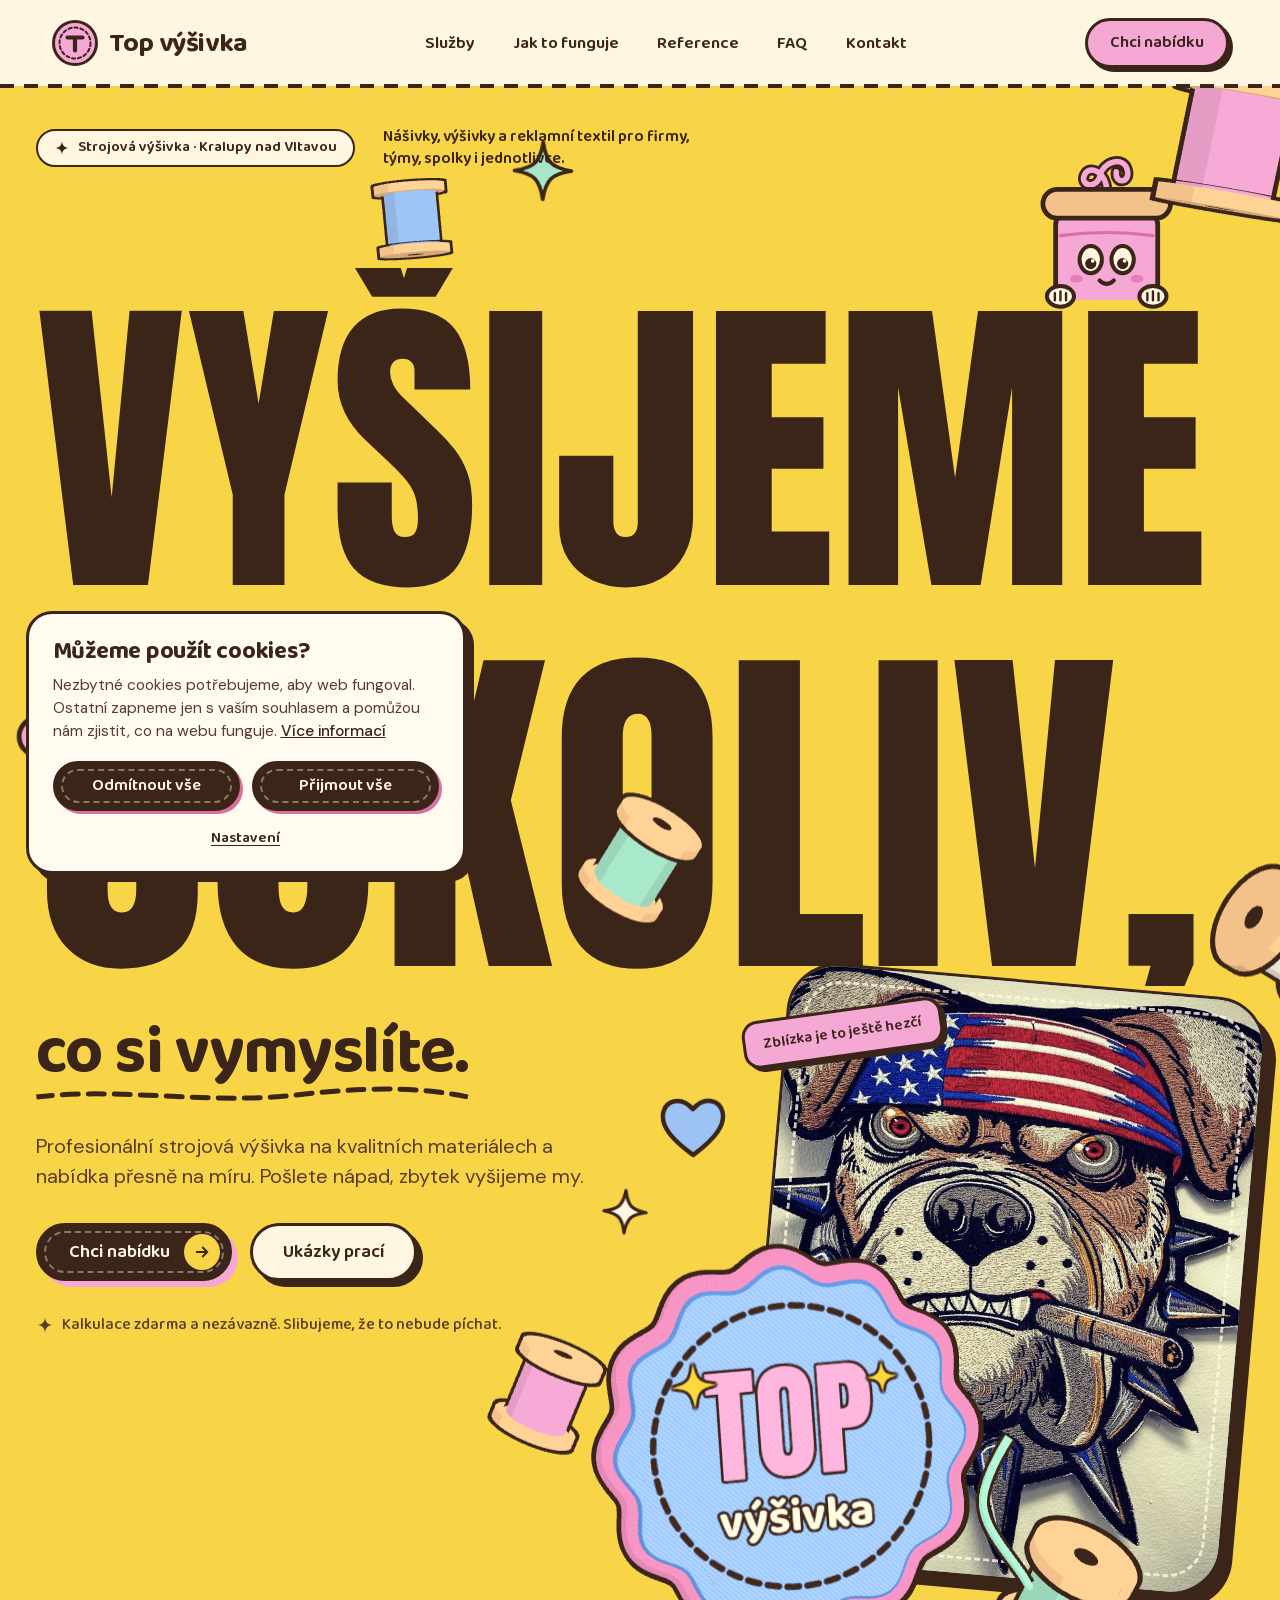
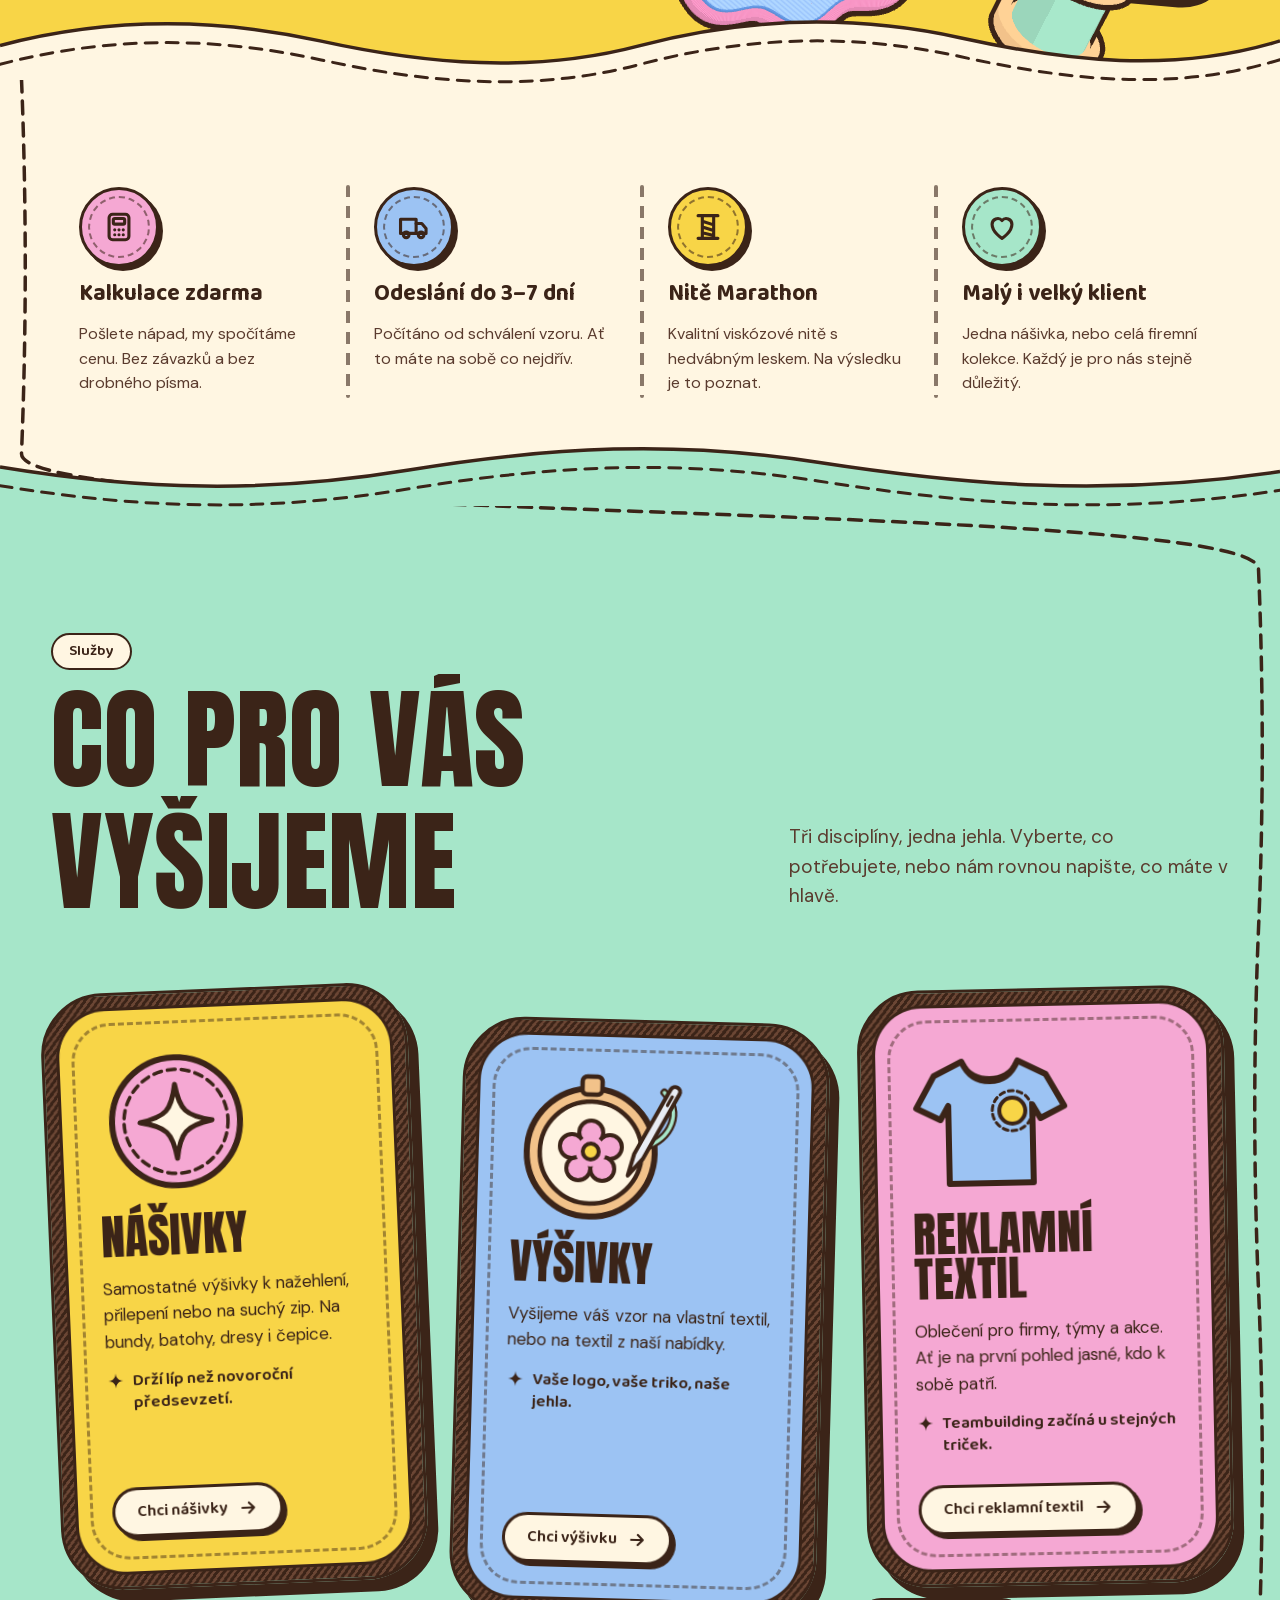
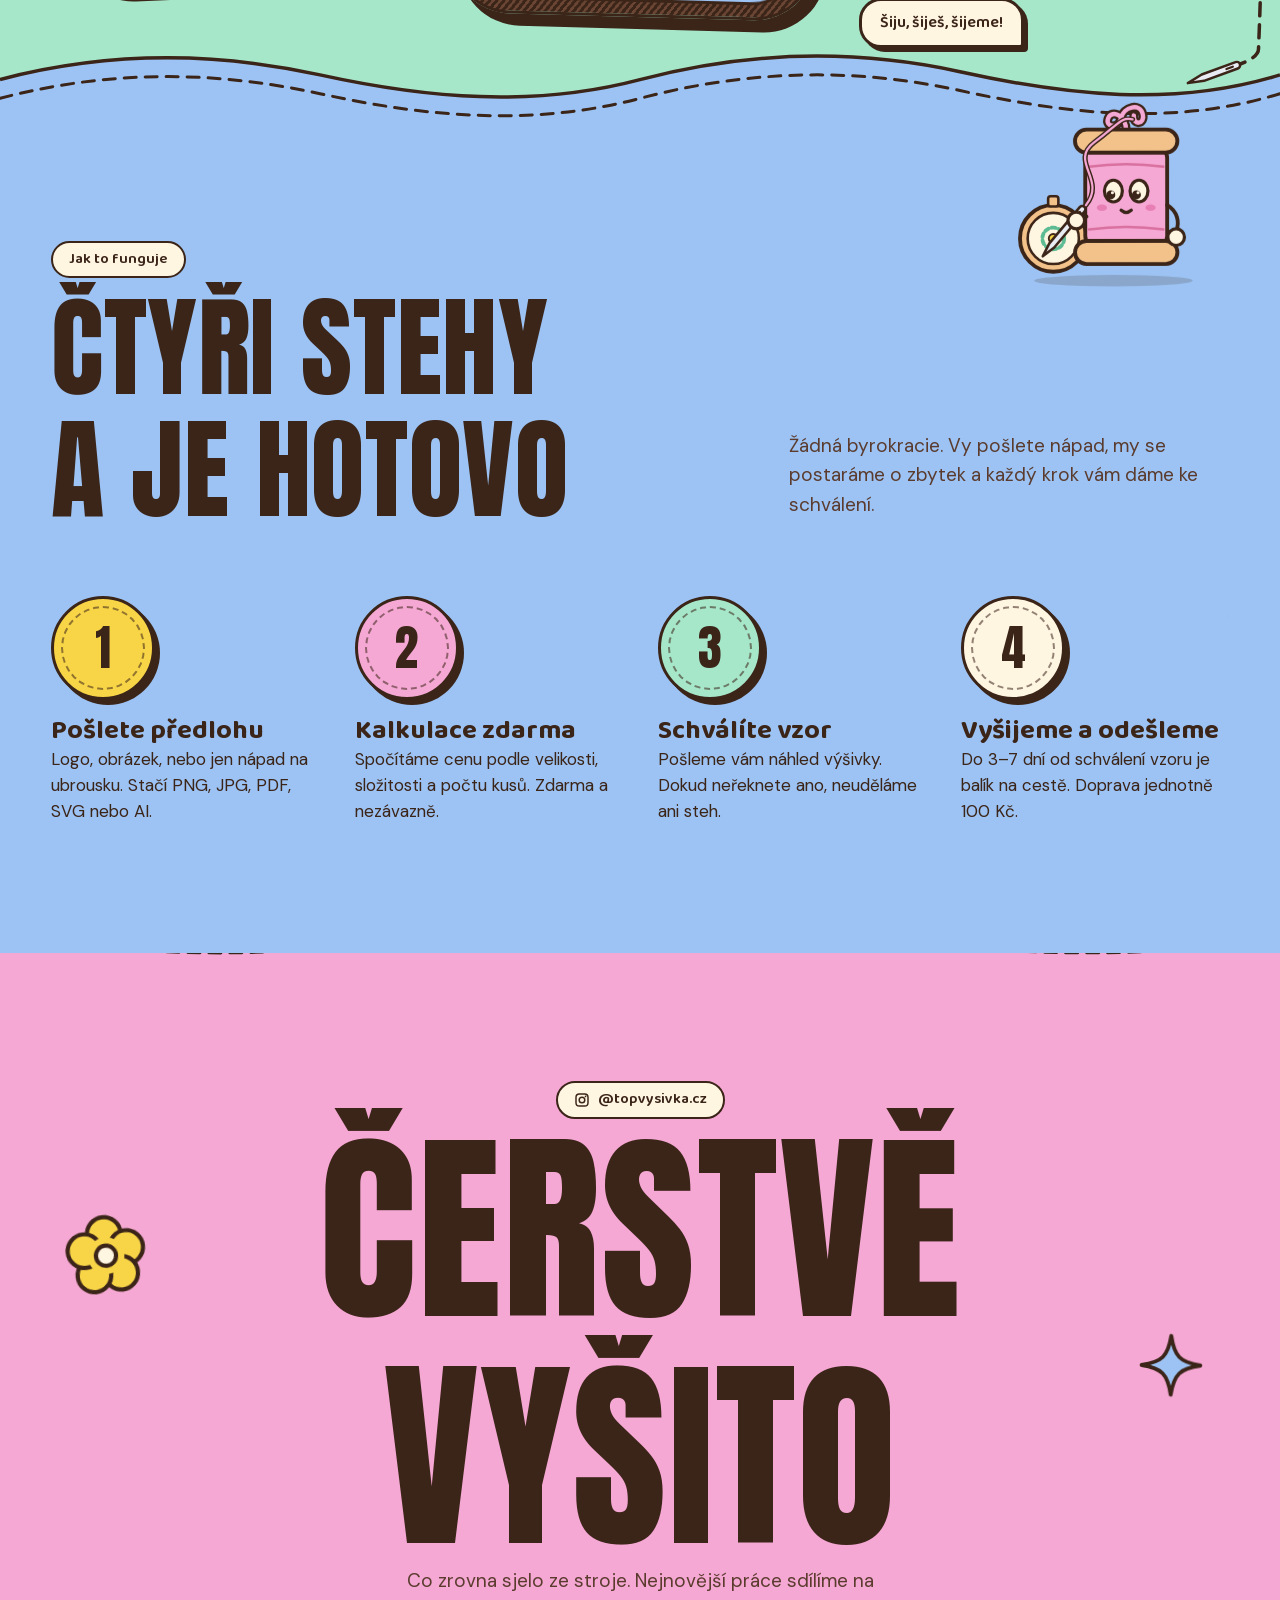
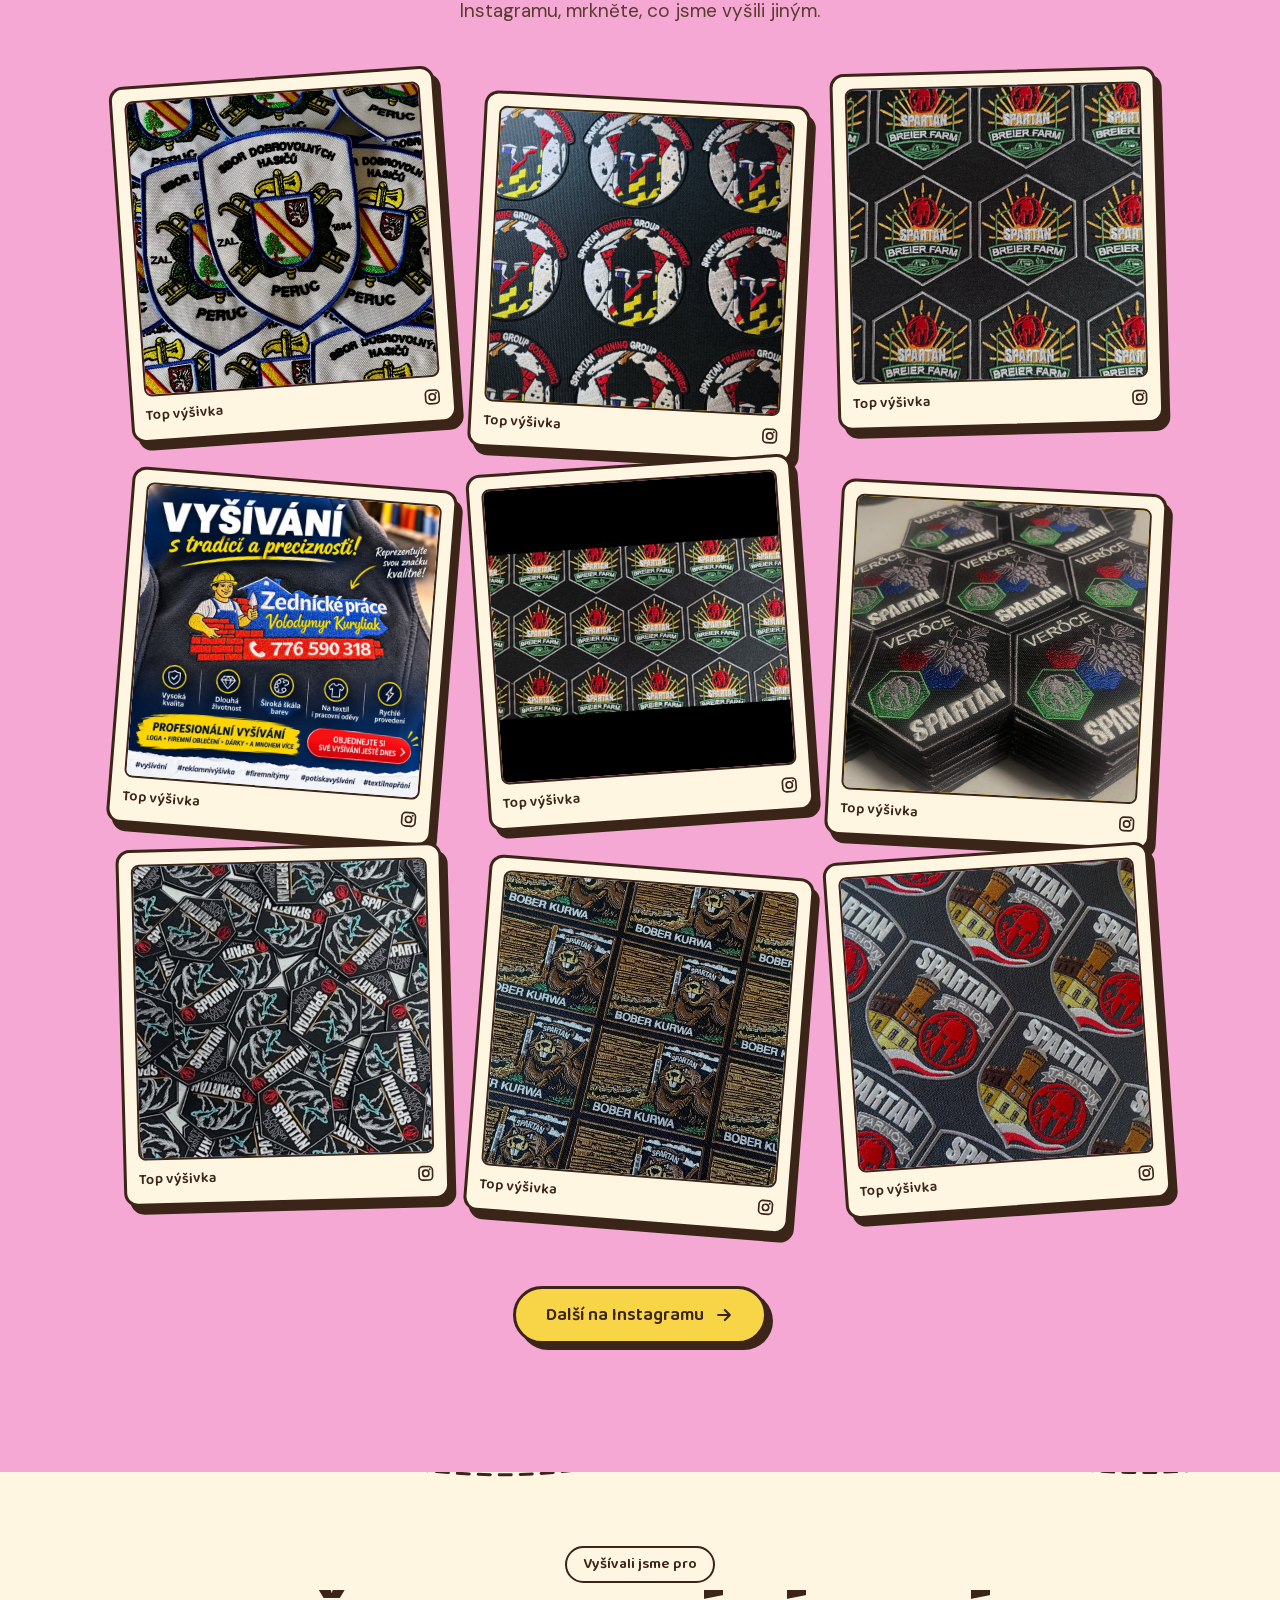
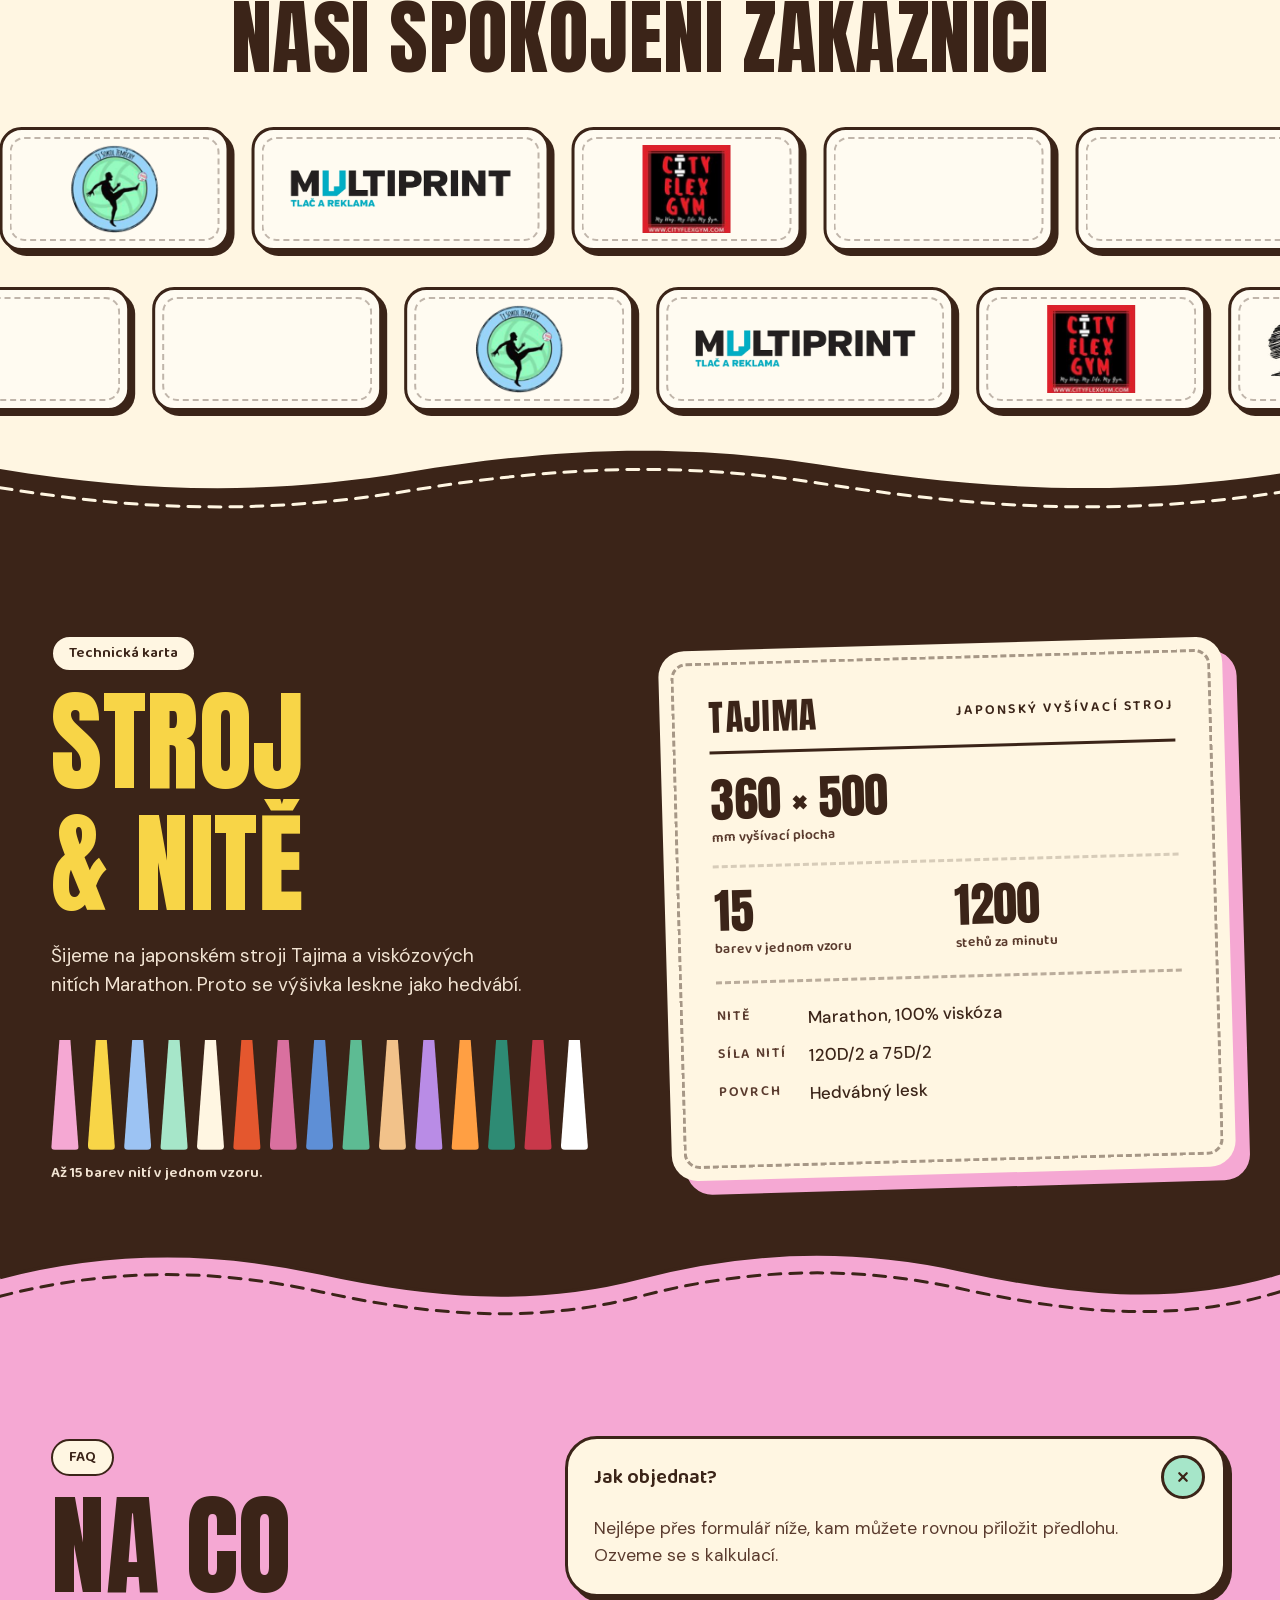
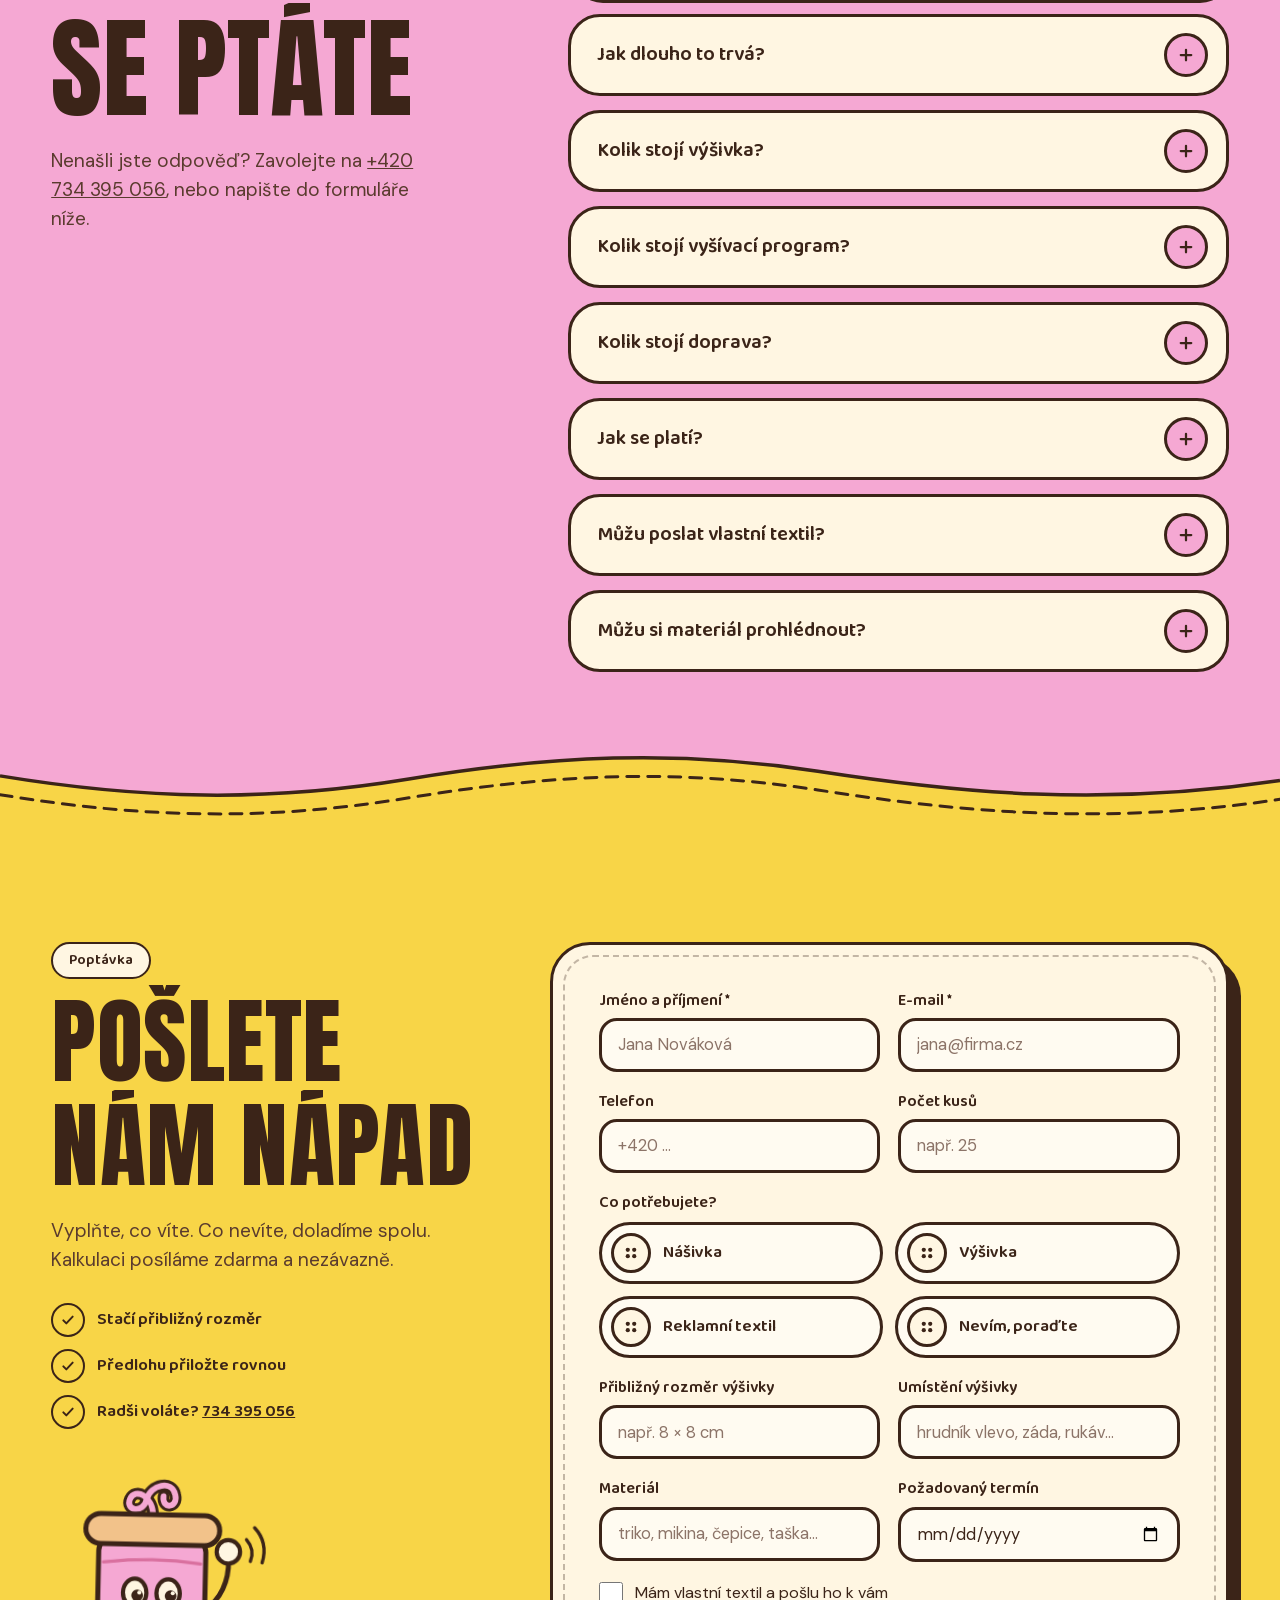
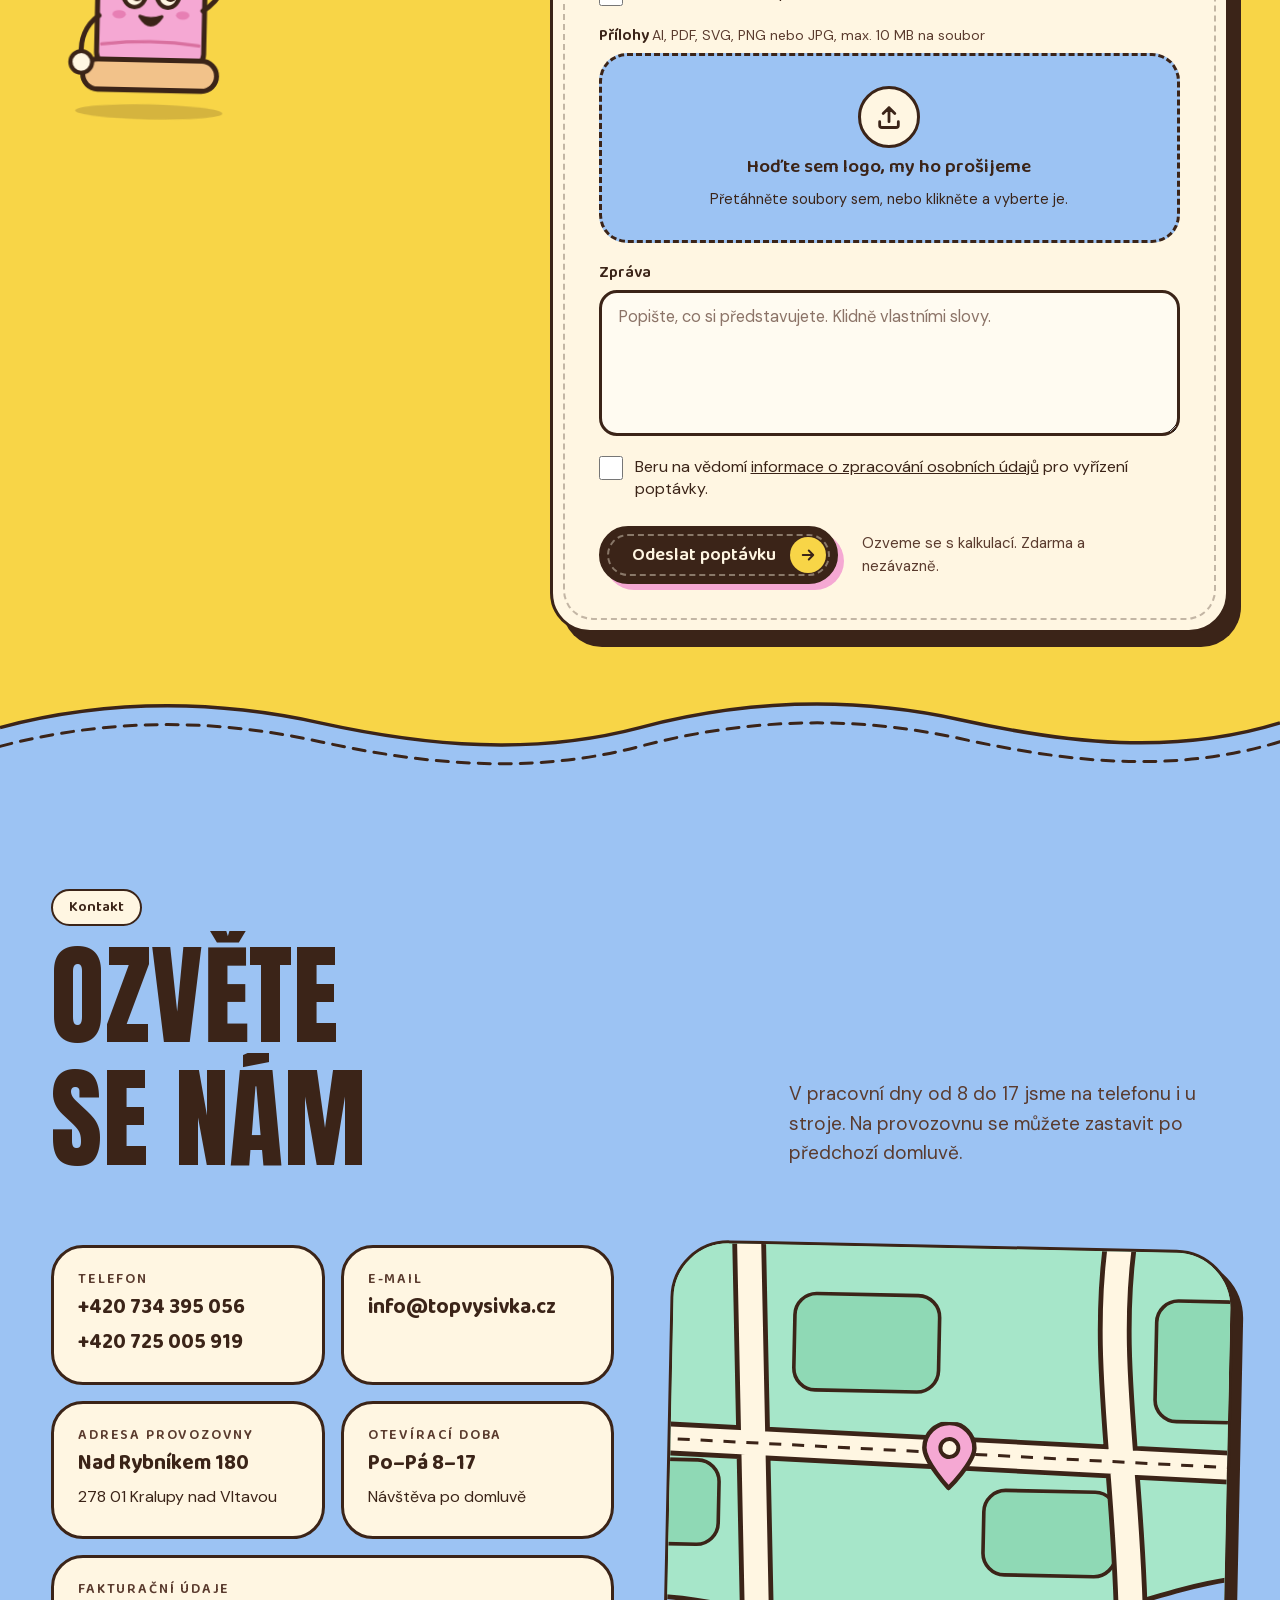
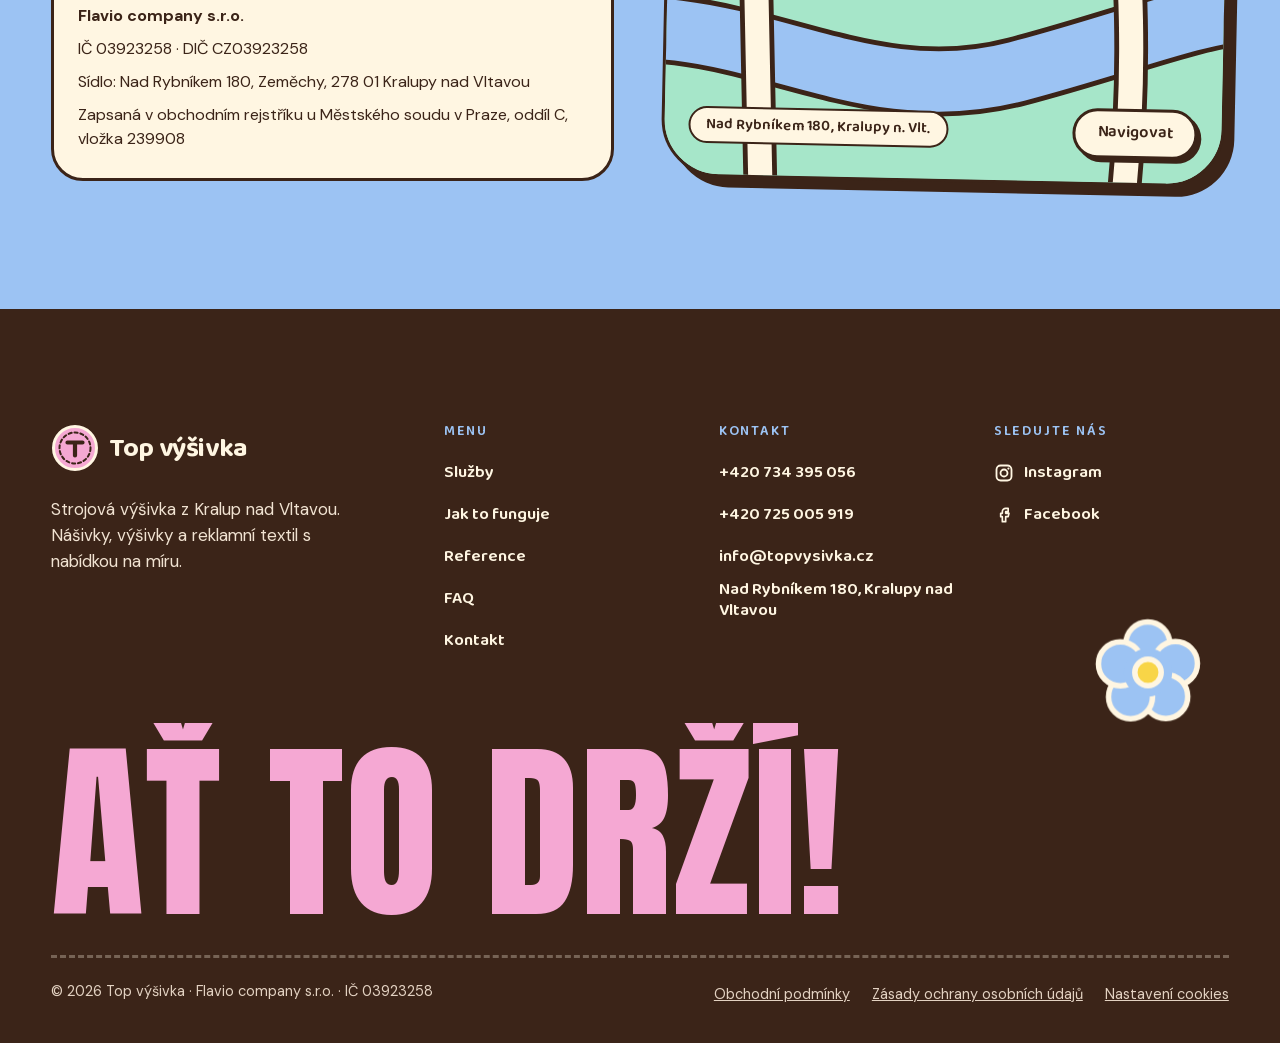
==== commit ae35bf96: "Instagram: aktualizace galerie" ====
--- a/index.html
+++ b/index.html
@@ -301,15 +301,15 @@
       </div>
       <div class="tv-ig__grid" data-instagram-feed="topvysivka.cz">
         <!-- INSTAGRAM:START -->
-          <a class="tv-polaroid" href="https://www.instagram.com/p/DgF8q6Rt5BQ/" target="_blank" rel="noopener"><span class="tv-polaroid__img tv-polaroid__img--0"><img src="assets/img/instagram/17969842677229508.jpg" alt="Výšivka od Top výšivka" loading="lazy" width="700" height="680"></span><span class="tv-polaroid__cap"><span>Top výšivka</span><svg viewBox="0 0 24 24" aria-hidden="true"><rect x="3" y="3" width="18" height="18" rx="5" fill="none" stroke="currentColor" stroke-width="2.2"></rect><circle cx="12" cy="12" r="4.2" fill="none" stroke="currentColor" stroke-width="2.2"></circle><circle cx="17.3" cy="6.7" r="1.3" fill="currentColor"></circle></svg></span></a>
-          <a class="tv-polaroid" href="https://www.instagram.com/p/DfkLtu3NOQL/" target="_blank" rel="noopener"><span class="tv-polaroid__img tv-polaroid__img--1"><img src="assets/img/instagram/18160788331511431.jpg" alt="Výšivka od Top výšivka" loading="lazy" width="700" height="394"></span><span class="tv-polaroid__cap"><span>Top výšivka</span><svg viewBox="0 0 24 24" aria-hidden="true"><rect x="3" y="3" width="18" height="18" rx="5" fill="none" stroke="currentColor" stroke-width="2.2"></rect><circle cx="12" cy="12" r="4.2" fill="none" stroke="currentColor" stroke-width="2.2"></circle><circle cx="17.3" cy="6.7" r="1.3" fill="currentColor"></circle></svg></span></a>
-          <a class="tv-polaroid" href="https://www.instagram.com/p/Dfh5_dwN5My/" target="_blank" rel="noopener"><span class="tv-polaroid__img tv-polaroid__img--2"><img src="assets/img/instagram/17919794160465669.jpg" alt="Výšivka od Top výšivka" loading="lazy" width="700" height="700"></span><span class="tv-polaroid__cap"><span>Top výšivka</span><svg viewBox="0 0 24 24" aria-hidden="true"><rect x="3" y="3" width="18" height="18" rx="5" fill="none" stroke="currentColor" stroke-width="2.2"></rect><circle cx="12" cy="12" r="4.2" fill="none" stroke="currentColor" stroke-width="2.2"></circle><circle cx="17.3" cy="6.7" r="1.3" fill="currentColor"></circle></svg></span></a>
-          <a class="tv-polaroid" href="https://www.instagram.com/reel/DfeQ07ftzfA/" target="_blank" rel="noopener"><span class="tv-polaroid__img tv-polaroid__img--3"><img src="assets/img/instagram/18104867696157458.jpg" alt="Výšivka od Top výšivka" loading="lazy" width="394" height="700"></span><span class="tv-polaroid__cap"><span>Top výšivka</span><svg viewBox="0 0 24 24" aria-hidden="true"><rect x="3" y="3" width="18" height="18" rx="5" fill="none" stroke="currentColor" stroke-width="2.2"></rect><circle cx="12" cy="12" r="4.2" fill="none" stroke="currentColor" stroke-width="2.2"></circle><circle cx="17.3" cy="6.7" r="1.3" fill="currentColor"></circle></svg></span></a>
-          <a class="tv-polaroid" href="https://www.instagram.com/p/DYY_ZuZNdEH/" target="_blank" rel="noopener"><span class="tv-polaroid__img tv-polaroid__img--0"><img src="assets/img/instagram/18003437357743224.jpg" alt="Výšivka od Top výšivka" loading="lazy" width="700" height="525"></span><span class="tv-polaroid__cap"><span>Top výšivka</span><svg viewBox="0 0 24 24" aria-hidden="true"><rect x="3" y="3" width="18" height="18" rx="5" fill="none" stroke="currentColor" stroke-width="2.2"></rect><circle cx="12" cy="12" r="4.2" fill="none" stroke="currentColor" stroke-width="2.2"></circle><circle cx="17.3" cy="6.7" r="1.3" fill="currentColor"></circle></svg></span></a>
-          <a class="tv-polaroid" href="https://www.instagram.com/p/DYNZyl_tCse/" target="_blank" rel="noopener"><span class="tv-polaroid__img tv-polaroid__img--1"><img src="assets/img/instagram/18161621143431716.jpg" alt="Výšivka od Top výšivka" loading="lazy" width="700" height="394"></span><span class="tv-polaroid__cap"><span>Top výšivka</span><svg viewBox="0 0 24 24" aria-hidden="true"><rect x="3" y="3" width="18" height="18" rx="5" fill="none" stroke="currentColor" stroke-width="2.2"></rect><circle cx="12" cy="12" r="4.2" fill="none" stroke="currentColor" stroke-width="2.2"></circle><circle cx="17.3" cy="6.7" r="1.3" fill="currentColor"></circle></svg></span></a>
-          <a class="tv-polaroid" href="https://www.instagram.com/p/DW0n_ziDX6I/" target="_blank" rel="noopener"><span class="tv-polaroid__img tv-polaroid__img--2"><img src="assets/img/instagram/18110102167643848.jpg" alt="Výšivka od Top výšivka" loading="lazy" width="700" height="525"></span><span class="tv-polaroid__cap"><span>Top výšivka</span><svg viewBox="0 0 24 24" aria-hidden="true"><rect x="3" y="3" width="18" height="18" rx="5" fill="none" stroke="currentColor" stroke-width="2.2"></rect><circle cx="12" cy="12" r="4.2" fill="none" stroke="currentColor" stroke-width="2.2"></circle><circle cx="17.3" cy="6.7" r="1.3" fill="currentColor"></circle></svg></span></a>
-          <a class="tv-polaroid" href="https://www.instagram.com/p/DV-xvxkDWZi/" target="_blank" rel="noopener"><span class="tv-polaroid__img tv-polaroid__img--3"><img src="assets/img/instagram/17879416707394477.jpg" alt="Výšivka od Top výšivka" loading="lazy" width="700" height="393"></span><span class="tv-polaroid__cap"><span>Top výšivka</span><svg viewBox="0 0 24 24" aria-hidden="true"><rect x="3" y="3" width="18" height="18" rx="5" fill="none" stroke="currentColor" stroke-width="2.2"></rect><circle cx="12" cy="12" r="4.2" fill="none" stroke="currentColor" stroke-width="2.2"></circle><circle cx="17.3" cy="6.7" r="1.3" fill="currentColor"></circle></svg></span></a>
-          <a class="tv-polaroid" href="https://www.instagram.com/p/DUxz2kJDePr/" target="_blank" rel="noopener"><span class="tv-polaroid__img tv-polaroid__img--0"><img src="assets/img/instagram/17947030527102126.jpg" alt="Výšivka od Top výšivka" loading="lazy" width="700" height="393"></span><span class="tv-polaroid__cap"><span>Top výšivka</span><svg viewBox="0 0 24 24" aria-hidden="true"><rect x="3" y="3" width="18" height="18" rx="5" fill="none" stroke="currentColor" stroke-width="2.2"></rect><circle cx="12" cy="12" r="4.2" fill="none" stroke="currentColor" stroke-width="2.2"></circle><circle cx="17.3" cy="6.7" r="1.3" fill="currentColor"></circle></svg></span></a>
+          <a class="tv-polaroid" href="https://www.instagram.com/p/DgIk3GgNzys/" target="_blank" rel="noopener"><span class="tv-polaroid__img tv-polaroid__img--0"><img src="assets/img/instagram/17923601133243511.jpg" alt="Výšivka od Top výšivka" loading="lazy" width="559" height="700"></span><span class="tv-polaroid__cap"><span>Top výšivka</span><svg viewBox="0 0 24 24" aria-hidden="true"><rect x="3" y="3" width="18" height="18" rx="5" fill="none" stroke="currentColor" stroke-width="2.2"></rect><circle cx="12" cy="12" r="4.2" fill="none" stroke="currentColor" stroke-width="2.2"></circle><circle cx="17.3" cy="6.7" r="1.3" fill="currentColor"></circle></svg></span></a>
+          <a class="tv-polaroid" href="https://www.instagram.com/p/DgF8q6Rt5BQ/" target="_blank" rel="noopener"><span class="tv-polaroid__img tv-polaroid__img--1"><img src="assets/img/instagram/17969842677229508.jpg" alt="Výšivka od Top výšivka" loading="lazy" width="700" height="680"></span><span class="tv-polaroid__cap"><span>Top výšivka</span><svg viewBox="0 0 24 24" aria-hidden="true"><rect x="3" y="3" width="18" height="18" rx="5" fill="none" stroke="currentColor" stroke-width="2.2"></rect><circle cx="12" cy="12" r="4.2" fill="none" stroke="currentColor" stroke-width="2.2"></circle><circle cx="17.3" cy="6.7" r="1.3" fill="currentColor"></circle></svg></span></a>
+          <a class="tv-polaroid" href="https://www.instagram.com/p/DfkLtu3NOQL/" target="_blank" rel="noopener"><span class="tv-polaroid__img tv-polaroid__img--2"><img src="assets/img/instagram/18160788331511431.jpg" alt="Výšivka od Top výšivka" loading="lazy" width="700" height="394"></span><span class="tv-polaroid__cap"><span>Top výšivka</span><svg viewBox="0 0 24 24" aria-hidden="true"><rect x="3" y="3" width="18" height="18" rx="5" fill="none" stroke="currentColor" stroke-width="2.2"></rect><circle cx="12" cy="12" r="4.2" fill="none" stroke="currentColor" stroke-width="2.2"></circle><circle cx="17.3" cy="6.7" r="1.3" fill="currentColor"></circle></svg></span></a>
+          <a class="tv-polaroid" href="https://www.instagram.com/p/Dfh5_dwN5My/" target="_blank" rel="noopener"><span class="tv-polaroid__img tv-polaroid__img--3"><img src="assets/img/instagram/17919794160465669.jpg" alt="Výšivka od Top výšivka" loading="lazy" width="700" height="700"></span><span class="tv-polaroid__cap"><span>Top výšivka</span><svg viewBox="0 0 24 24" aria-hidden="true"><rect x="3" y="3" width="18" height="18" rx="5" fill="none" stroke="currentColor" stroke-width="2.2"></rect><circle cx="12" cy="12" r="4.2" fill="none" stroke="currentColor" stroke-width="2.2"></circle><circle cx="17.3" cy="6.7" r="1.3" fill="currentColor"></circle></svg></span></a>
+          <a class="tv-polaroid" href="https://www.instagram.com/reel/DfeQ07ftzfA/" target="_blank" rel="noopener"><span class="tv-polaroid__img tv-polaroid__img--0"><img src="assets/img/instagram/18104867696157458.jpg" alt="Výšivka od Top výšivka" loading="lazy" width="394" height="700"></span><span class="tv-polaroid__cap"><span>Top výšivka</span><svg viewBox="0 0 24 24" aria-hidden="true"><rect x="3" y="3" width="18" height="18" rx="5" fill="none" stroke="currentColor" stroke-width="2.2"></rect><circle cx="12" cy="12" r="4.2" fill="none" stroke="currentColor" stroke-width="2.2"></circle><circle cx="17.3" cy="6.7" r="1.3" fill="currentColor"></circle></svg></span></a>
+          <a class="tv-polaroid" href="https://www.instagram.com/p/DYY_ZuZNdEH/" target="_blank" rel="noopener"><span class="tv-polaroid__img tv-polaroid__img--1"><img src="assets/img/instagram/18003437357743224.jpg" alt="Výšivka od Top výšivka" loading="lazy" width="700" height="525"></span><span class="tv-polaroid__cap"><span>Top výšivka</span><svg viewBox="0 0 24 24" aria-hidden="true"><rect x="3" y="3" width="18" height="18" rx="5" fill="none" stroke="currentColor" stroke-width="2.2"></rect><circle cx="12" cy="12" r="4.2" fill="none" stroke="currentColor" stroke-width="2.2"></circle><circle cx="17.3" cy="6.7" r="1.3" fill="currentColor"></circle></svg></span></a>
+          <a class="tv-polaroid" href="https://www.instagram.com/p/DYNZyl_tCse/" target="_blank" rel="noopener"><span class="tv-polaroid__img tv-polaroid__img--2"><img src="assets/img/instagram/18161621143431716.jpg" alt="Výšivka od Top výšivka" loading="lazy" width="700" height="394"></span><span class="tv-polaroid__cap"><span>Top výšivka</span><svg viewBox="0 0 24 24" aria-hidden="true"><rect x="3" y="3" width="18" height="18" rx="5" fill="none" stroke="currentColor" stroke-width="2.2"></rect><circle cx="12" cy="12" r="4.2" fill="none" stroke="currentColor" stroke-width="2.2"></circle><circle cx="17.3" cy="6.7" r="1.3" fill="currentColor"></circle></svg></span></a>
+          <a class="tv-polaroid" href="https://www.instagram.com/p/DW0n_ziDX6I/" target="_blank" rel="noopener"><span class="tv-polaroid__img tv-polaroid__img--3"><img src="assets/img/instagram/18110102167643848.jpg" alt="Výšivka od Top výšivka" loading="lazy" width="700" height="525"></span><span class="tv-polaroid__cap"><span>Top výšivka</span><svg viewBox="0 0 24 24" aria-hidden="true"><rect x="3" y="3" width="18" height="18" rx="5" fill="none" stroke="currentColor" stroke-width="2.2"></rect><circle cx="12" cy="12" r="4.2" fill="none" stroke="currentColor" stroke-width="2.2"></circle><circle cx="17.3" cy="6.7" r="1.3" fill="currentColor"></circle></svg></span></a>
+          <a class="tv-polaroid" href="https://www.instagram.com/p/DV-xvxkDWZi/" target="_blank" rel="noopener"><span class="tv-polaroid__img tv-polaroid__img--0"><img src="assets/img/instagram/17879416707394477.jpg" alt="Výšivka od Top výšivka" loading="lazy" width="700" height="393"></span><span class="tv-polaroid__cap"><span>Top výšivka</span><svg viewBox="0 0 24 24" aria-hidden="true"><rect x="3" y="3" width="18" height="18" rx="5" fill="none" stroke="currentColor" stroke-width="2.2"></rect><circle cx="12" cy="12" r="4.2" fill="none" stroke="currentColor" stroke-width="2.2"></circle><circle cx="17.3" cy="6.7" r="1.3" fill="currentColor"></circle></svg></span></a>
         <!-- INSTAGRAM:END -->
       </div>
       <div class="tv-ig__more">
